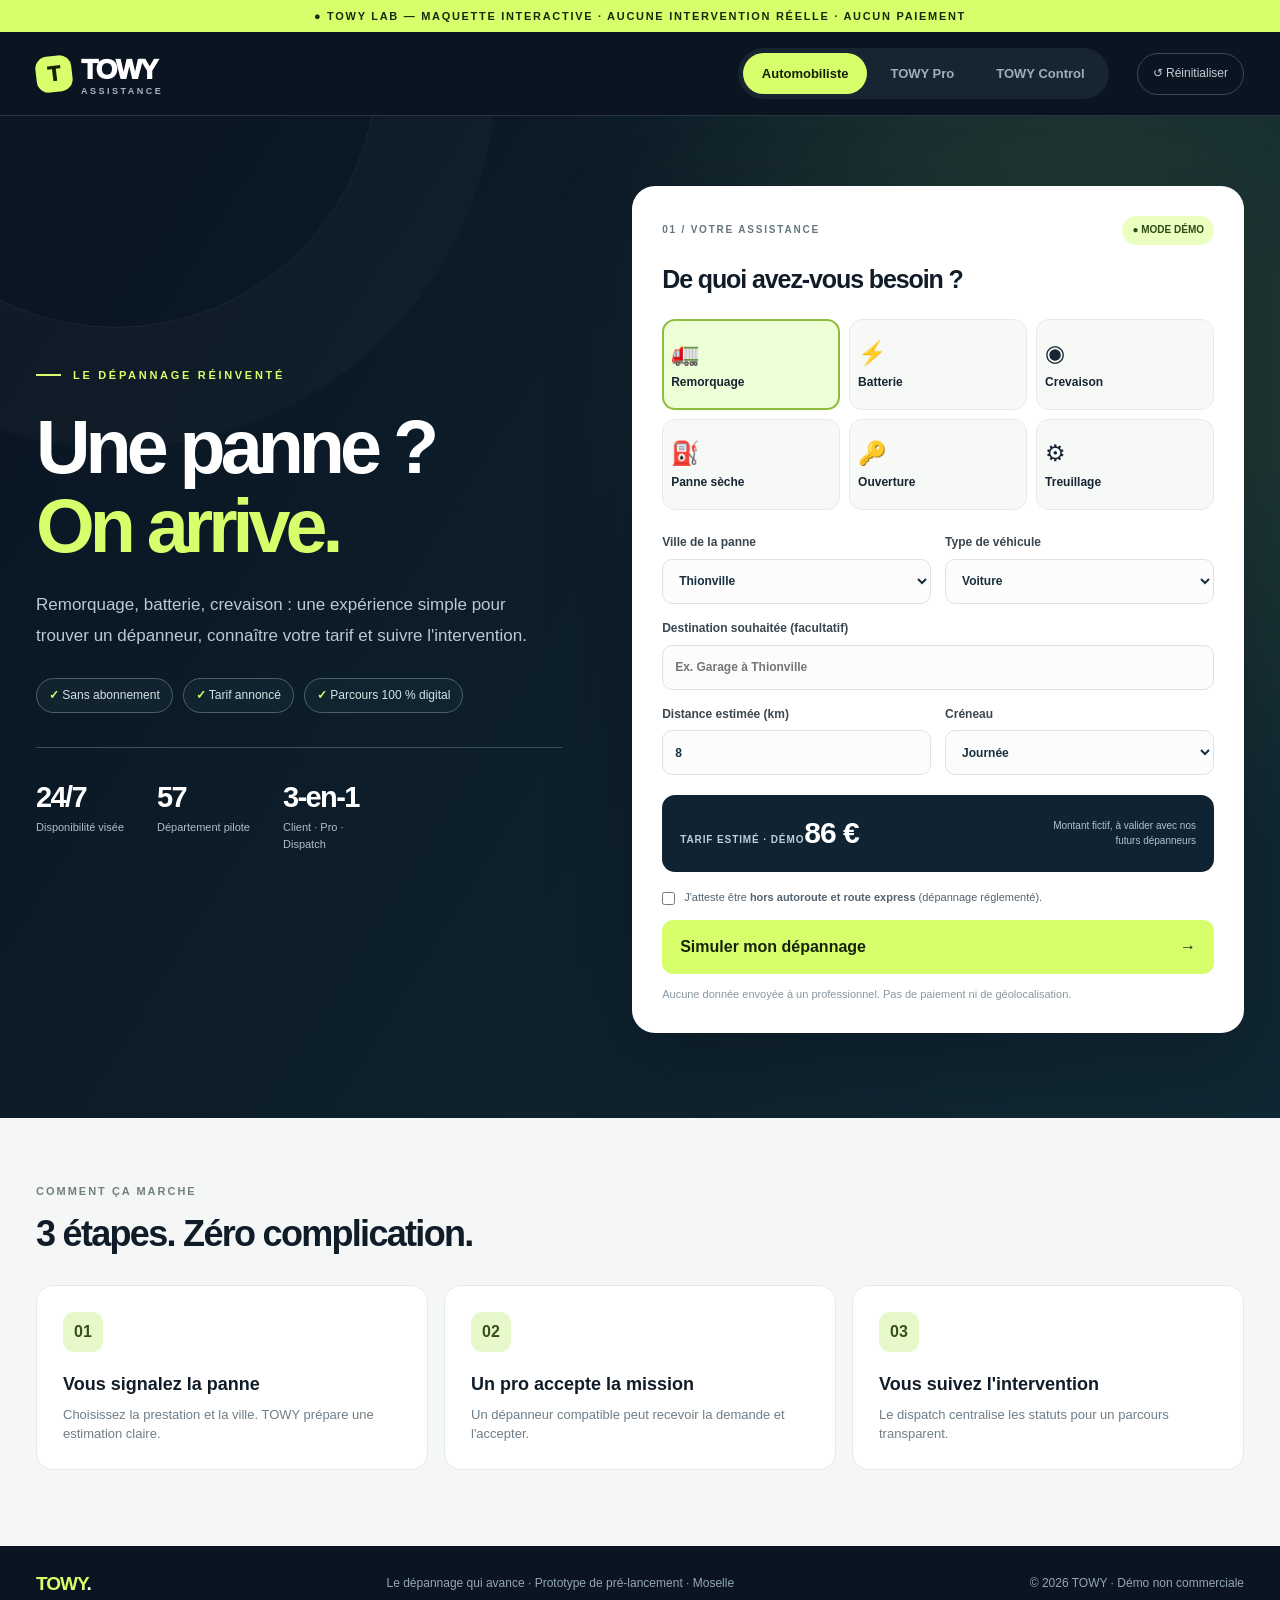
==== index.html @ 3e5d7738 "Launch TOWY interactive three-sided marketplace prototype" ====
<!doctype html>
<html lang="fr"><head><meta charset="UTF-8"><meta name="viewport" content="width=device-width,initial-scale=1">
<meta name="theme-color" content="#0b1420"><meta name="description" content="TOWY, le dépannage automobile à la demande. Prototype interactif pour automobilistes, dépanneurs et dispatch.">
<title>TOWY — Le dépannage qui avance</title>
<style>
:root{--ink:#101d29;--muted:#687583;--lime:#d6ff6b;--navy:#0a1521;--stroke:#e4e9ea;--off:#f6f8f7;--white:#fff;--aqua:#79e5d2}
*{box-sizing:border-box}html{scroll-behavior:smooth}body{margin:0;font-family:Inter,ui-sans-serif,-apple-system,BlinkMacSystemFont,"Segoe UI",Arial,sans-serif;background:#f5f7f6;color:var(--ink);line-height:1.48}button,input,select{font:inherit}button{cursor:pointer}button:disabled{cursor:not-allowed;opacity:.5}a{color:inherit;text-decoration:none}.wrap{max-width:1280px;margin:0 auto;padding:0 36px}.banner{background:var(--lime);color:#1a2a0c;text-align:center;font-size:11px;letter-spacing:1.7px;font-weight:850;padding:8px}.nav{background:#0a1521;color:white;border-bottom:1px solid #28333c}.navbar{display:flex;align-items:center;min-height:83px;gap:28px}.logo{display:flex;align-items:center;gap:9px;font-size:28px;letter-spacing:-2px;font-weight:950}.logo-mark{display:grid;place-items:center;color:#16210a;background:var(--lime);border-radius:12px;width:36px;height:36px;font-size:21px;letter-spacing:0;transform:rotate(-7deg)}.logo-sub{display:block;font-size:9px;letter-spacing:2.5px;font-weight:850;color:#a5b5c1;margin-top:-5px}.navtabs{display:flex;margin-left:auto;gap:4px;background:#172431;padding:5px;border-radius:50px}.tab{border:0;color:#9dafbc;border-radius:40px;background:transparent;font-size:13px;padding:11px 19px;font-weight:750;transition:.2s}.tab.active{background:#d6ff6b;color:#14210a}.reset{border:1px solid #3a4955;color:#c2ced5;background:transparent;padding:11px 15px;border-radius:30px;font-size:12px}.hero{background:radial-gradient(circle at 84% 25%,#294336 0%,transparent 39%),linear-gradient(122deg,#0a1623 10%,#102833 90%);color:white;position:relative;overflow:hidden}.hero:before{content:"";width:520px;height:520px;border:1px solid rgba(255,255,255,.065);border-radius:50%;position:absolute;top:-310px;left:-145px;box-shadow:0 0 0 120px rgba(255,255,255,.018)}.hero-grid{display:grid;grid-template-columns:minmax(0,.86fr) minmax(440px,1fr);gap:70px;align-items:center;padding-top:70px;padding-bottom:85px;position:relative}.eyebrow{font-weight:850;color:var(--lime);font-size:11px;letter-spacing:2.7px;text-transform:uppercase;display:flex;gap:12px;align-items:center}.eyebrow:before{content:"";background:var(--lime);width:25px;height:2px}h1,h2,h3,p{margin:0}h1{font-size:clamp(49px,5.9vw,88px);line-height:1.04;letter-spacing:-5px;margin:25px 0;max-width:630px;font-weight:900}h1 em{color:var(--lime);font-style:normal}.lead{font-size:17px;color:#b9cad0;max-width:520px;line-height:1.8}.chips{display:flex;gap:10px;flex-wrap:wrap;margin:26px 0 30px}.chips span{border:1px solid #49606a;background:#132935a3;border-radius:30px;padding:8px 12px;color:#d6e3e4;font-size:12px}.chips b{color:var(--lime)}.mini-stats{border-top:1px solid #3c4f53;display:flex;gap:33px;padding-top:28px;margin-top:34px;flex-wrap:wrap}.mini-stats strong{font-size:29px;letter-spacing:-1.6px;display:block}.mini-stats small{display:block;color:#aebfc7;font-size:11px;max-width:100px}.request{background:white;color:var(--ink);border-radius:23px;padding:30px;box-shadow:0 30px 80px #07101964}.request-head{display:flex;justify-content:space-between;align-items:center;gap:10px;margin-bottom:16px}.kicker{font-size:10px;font-weight:900;color:#647681;letter-spacing:1.8px}.demo-pill{border-radius:50px;background:#eaffc0;color:#2c4b13;font-size:10px;font-weight:850;padding:7px 10px}.request h2{font-size:25px;letter-spacing:-1.1px;margin-bottom:21px}.services{display:grid;grid-template-columns:repeat(3,1fr);gap:9px;margin-bottom:24px}.service{background:#f7f9f7;border:1px solid #e6ebea;border-radius:13px;padding:14px 8px 13px;text-align:left;min-height:91px;color:#172533}.service.selected{background:#ecffd6;border:2px solid #8ebd39;padding:13px 7px 12px}.service-icon{display:block;font-size:23px;line-height:1.1;margin-bottom:9px}.service-name{font-size:12px;font-weight:800;line-height:1.1;display:block}.field-grid{display:grid;grid-template-columns:1fr 1fr;gap:14px}.field{font-size:12px;color:#3a4750;font-weight:750;display:block;margin-bottom:16px}.field input,.field select{width:100%;height:45px;border:1px solid #dce3e2;border-radius:10px;background:#fbfcfb;padding:0 12px;margin-top:7px;outline:none;color:#183040}.field input:focus,.field select:focus{border-color:#78a539;box-shadow:0 0 0 3px #d6ff6b80}.quote{background:#102332;color:white;padding:16px 18px;border-radius:13px;display:flex;align-items:center;justify-content:space-between;margin:4px 0 17px;gap:14px}.quote small{color:#bdd0d5;font-size:10px;letter-spacing:.9px;font-weight:800}.quote strong{font-size:30px;letter-spacing:-1px}.quote p{font-size:10px;color:#b0c3ca;max-width:145px;text-align:right}.check{display:flex;gap:9px;color:#53636f;align-items:flex-start;font-size:11px;margin-bottom:15px}.check input{margin:3px 0 0;accent-color:#64892a}.primary{border:0;background:var(--lime);color:#16220e;padding:15px 18px;border-radius:11px;font-weight:900;transition:.2s;display:inline-flex;justify-content:space-between;align-items:center;gap:20px}.primary:hover{background:#c4ff3b;transform:translateY(-1px)}.primary.full{width:100%}.muted{font-size:11px;color:#89979f;margin-top:12px;line-height:1.55}.light-section{padding:65px 0 76px}.section-flag{font-size:11px;color:#71817b;letter-spacing:2px;font-weight:850}.section-title{font-size:36px;letter-spacing:-1.7px;margin:8px 0 25px}.steps{display:grid;grid-template-columns:repeat(3,1fr);gap:16px}.step{background:white;border:1px solid var(--stroke);padding:26px;border-radius:17px}.step-no{display:inline-grid;place-items:center;width:40px;height:40px;border-radius:11px;background:#e7f9cb;color:#375015;font-weight:900}.step h3{margin:19px 0 7px;font-size:18px}.step p{color:#6f7e88;font-size:13px}.footer{background:#0a1521;color:#92a8b3;padding:24px 0}.footrow{display:flex;justify-content:space-between;align-items:center;font-size:12px;gap:20px}.footrow strong{color:#d6ff6b;font-size:19px;letter-spacing:-1px}.view{display:none}.view.active{display:block}.inner{min-height:650px;padding-top:57px;padding-bottom:83px}.pagehead{display:flex;justify-content:space-between;align-items:end;gap:30px;margin-bottom:33px}.pagehead h1{font-size:54px;color:#102331;margin:8px 0 10px;letter-spacing:-3px}.pagehead h1 em{color:#72a12b}.pagehead p{color:#6a7b86;max-width:670px}.aside{max-width:300px;border-radius:14px;background:#eef4ec;padding:16px;font-size:12px;color:#5a6d57}.panel{border:1px solid var(--stroke);border-radius:17px;padding:25px;background:#fff;box-shadow:0 5px 21px #0e212006}.panel h2{font-size:19px;letter-spacing:-.5px}.panel p.sub{font-size:12px;color:#83909a;margin-top:3px;margin-bottom:20px}.columns{display:grid;grid-template-columns:370px 1fr;gap:18px;align-items:start}.stack{display:grid;gap:18px}.pro-card{background:#102332;color:white;border-radius:14px;padding:20px;margin:15px 0}.pro-card strong{display:block;font-size:18px}.pro-card small{color:#a8c2ca}.switch{display:flex;justify-content:space-between;align-items:center;gap:10px;margin-top:16px}.switch span{font-size:13px;font-weight:850}.switch input{appearance:none;position:relative;width:48px;height:27px;background:#8e9ca1;border-radius:20px;cursor:pointer}.switch input:checked{background:#d6ff6b}.switch input:before{content:"";position:absolute;background:white;width:21px;height:21px;top:3px;left:3px;border-radius:50%;transition:.2s}.switch input:checked:before{transform:translateX(21px);background:#253911}.job{border:1px solid #e3ebe7;border-radius:13px;padding:16px;margin-top:11px;display:flex;justify-content:space-between;align-items:center;gap:20px}.job h3{font-size:14px}.job small{display:block;font-size:11px;color:#7c8b93;margin-top:4px}.job strong.amount{display:block;font-size:20px;white-space:nowrap;text-align:right}.action{background:#102332;color:white;border:none;padding:9px 14px;border-radius:9px;font-size:12px;font-weight:800;margin-top:7px}.action.alt{background:#eef4e7;color:#42611e}.action.danger{background:#fff0ed;color:#9a4131}.empty{text-align:center;padding:42px 15px;color:#91a0a5;font-size:13px;background:#f9faf9;border-radius:12px;margin-top:17px}.metric-grid{display:grid;grid-template-columns:repeat(4,1fr);gap:14px;margin-bottom:19px}.metric{padding:21px;border:1px solid var(--stroke);background:#fff;border-radius:14px}.metric label{color:#778994;font-size:11px;font-weight:750;display:block}.metric strong{font-size:32px;letter-spacing:-1.5px;display:block;margin:8px 0 3px}.metric small{color:#9ba8ae;font-size:10px}.tablewrap{overflow:auto}table{width:100%;border-collapse:collapse;text-align:left;min-width:710px}th{color:#83939b;letter-spacing:.9px;font-size:10px;text-transform:uppercase;padding:13px 10px;border-bottom:1px solid #e5ebe9}td{font-size:12px;padding:13px 10px;border-bottom:1px solid #eef0ee}.badge{font-size:10px;font-weight:850;border-radius:50px;padding:6px 9px;white-space:nowrap;display:inline-block;background:#eef0f1;color:#66777d}.badge.accepted{background:#dff2ff;color:#256785}.badge.done{background:#dff5dc;color:#368231}.badge.cancelled{background:#fff0ee;color:#b2473a}.providers{display:grid;grid-template-columns:repeat(3,1fr);gap:12px}.provider{border:1px solid #e5ebe8;border-radius:12px;padding:17px}.provider strong{display:block;font-size:13px}.provider small{display:block;color:#88969a;font-size:11px;margin:6px 0 13px}.online{font-size:11px;font-weight:800;color:#418d33}.offline{font-size:11px;font-weight:800;color:#a17f72}.toolbar{display:flex;align-items:center;justify-content:space-between;gap:15px;margin-bottom:12px}.toolbar .reset-light{border:1px solid #dfe5e1;border-radius:8px;padding:9px 12px;background:white;color:#51616e;font-size:12px}.notice{margin:20px 0 0;color:#84939c;font-size:11px}.toast{position:fixed;bottom:25px;right:25px;background:#102633;color:white;padding:15px 20px;border:1px solid #45615f;border-radius:13px;z-index:12;font-size:13px;box-shadow:0 14px 40px #0003;max-width:400px;display:none}.toast.show{display:block}.modalbg{display:none;position:fixed;inset:0;background:#09171bc7;backdrop-filter:blur(4px);z-index:15;padding:18px;align-items:center;justify-content:center}.modalbg.show{display:flex}.modal{background:white;border-radius:20px;padding:32px;max-width:460px;width:100%;position:relative}.modal h2{font-size:28px;letter-spacing:-1px;margin:12px 0}.modal p{color:#6a7983;font-size:14px;margin-bottom:16px}.modal .details{border:1px solid #e3e9e5;border-radius:12px;padding:17px;margin-bottom:15px}.modal .details strong{display:block}.modal .details small{color:#7f9095}.modal .close{position:absolute;right:20px;top:15px;border:0;background:transparent;font-size:24px;color:#677782}.modal .success{background:#def9b6;color:#426520;display:grid;place-items:center;border-radius:50%;width:49px;height:49px;font-size:24px;font-weight:900}.modal .actions{display:flex;gap:9px;flex-wrap:wrap}.outline{border:1px solid #dce4e3;border-radius:11px;padding:13px 16px;background:white;font-weight:850;color:#1a333c}.modal .warning{color:#839198;font-size:10px;margin-top:13px;line-height:1.6}
@media(max-width:1020px){.hero-grid{grid-template-columns:1fr;gap:35px}.hero-copy{max-width:740px}.columns{grid-template-columns:1fr}.metric-grid{grid-template-columns:repeat(2,1fr)}}@media(max-width:700px){.wrap{padding:0 18px}.navbar{flex-wrap:wrap;padding-top:18px;padding-bottom:16px;gap:13px}.navtabs{order:3;width:100%;margin:0;overflow:auto;justify-content:center}.tab{padding:11px 13px;white-space:nowrap;font-size:11px}.reset{margin-left:auto}.hero-grid{padding-top:48px;padding-bottom:53px}h1{font-size:54px;letter-spacing:-3.3px}.request{padding:20px 17px;border-radius:17px}.request h2{font-size:22px}.service{min-height:80px}.service-name{font-size:11px}.pagehead{display:block}.pagehead h1{font-size:42px;letter-spacing:-2px}.aside{max-width:none;margin-top:20px}.steps{grid-template-columns:1fr}.light-section{padding:48px 0}.field-grid{grid-template-columns:1fr;gap:0}.providers{grid-template-columns:1fr}.metric-grid{gap:9px}.metric{padding:15px}.metric strong{font-size:25px}.footrow{flex-direction:column;align-items:start}.quote strong{font-size:26px}}
</style></head><body>
<div class="banner">● TOWY LAB — MAQUETTE INTERACTIVE · AUCUNE INTERVENTION RÉELLE · AUCUN PAIEMENT</div>
<header class="nav"><div class="wrap navbar">
<a class="logo" href="#client" data-go="client"><span class="logo-mark">T</span><span>TOWY<small class="logo-sub">ASSISTANCE</small></span></a>
<div class="navtabs" role="navigation" aria-label="Navigation"><button class="tab active" data-go="client">Automobiliste</button><button class="tab" data-go="pro">TOWY Pro</button><button class="tab" data-go="control">TOWY Control</button></div>
<button class="reset" id="resetAll">↺ Réinitialiser</button></div></header>
<main>
<section class="view active" id="client">
<div class="hero"><div class="wrap hero-grid"><div class="hero-copy">
<div class="eyebrow">LE DÉPANNAGE RÉINVENTÉ</div><h1>Une panne ?<br><em>On arrive.</em></h1>
<p class="lead">Remorquage, batterie, crevaison : une expérience simple pour trouver un dépanneur, connaître votre tarif et suivre l'intervention.</p>
<div class="chips"><span><b>✓</b> Sans abonnement</span><span><b>✓</b> Tarif annoncé</span><span><b>✓</b> Parcours 100 % digital</span></div>
<div class="mini-stats"><div><strong>24/7</strong><small>Disponibilité visée</small></div><div><strong>57</strong><small>Département pilote</small></div><div><strong>3-en-1</strong><small>Client · Pro · Dispatch</small></div></div>
</div><div class="request" id="demande"><div class="request-head"><span class="kicker">01 / VOTRE ASSISTANCE</span><span class="demo-pill">● MODE DÉMO</span></div><h2>De quoi avez-vous besoin ?</h2>
<div class="services" id="services">
<button class="service selected" data-service="tow"><span class="service-icon">🚛</span><span class="service-name">Remorquage</span></button>
<button class="service" data-service="battery"><span class="service-icon">⚡</span><span class="service-name">Batterie</span></button>
<button class="service" data-service="tire"><span class="service-icon">◉</span><span class="service-name">Crevaison</span></button>
<button class="service" data-service="fuel"><span class="service-icon">⛽</span><span class="service-name">Panne sèche</span></button>
<button class="service" data-service="lock"><span class="service-icon">🔑</span><span class="service-name">Ouverture</span></button>
<button class="service" data-service="winch"><span class="service-icon">⚙</span><span class="service-name">Treuillage</span></button>
</div>
<form id="requestForm"><div class="field-grid"><label class="field">Ville de la panne<select id="city" required><option>Thionville</option><option>Metz</option><option>Yutz</option><option>Uckange</option><option>Hayange</option><option>Autre ville</option></select></label><label class="field">Type de véhicule<select id="vehicle" required><option value="car">Voiture</option><option value="suv">SUV / Utilitaire léger</option><option value="moto">Moto</option></select></label></div>
<label class="field" id="destinationField">Destination souhaitée (facultatif)<input id="destination" maxlength="100" placeholder="Ex. Garage à Thionville"></label>
<div class="field-grid"><label class="field">Distance estimée (km)<input type="number" id="km" min="1" max="150" value="8" required></label><label class="field">Créneau<select id="slot"><option value="day">Journée</option><option value="night">Soir / Nuit / Week-end</option></select></label></div>
<div class="quote"><div><small>TARIF ESTIMÉ · DÉMO</small><strong id="price">—</strong></div><p>Montant fictif, à valider avec nos futurs dépanneurs</p></div>
<label class="check"><input type="checkbox" required id="offHighway"><span>J'atteste être <b>hors autoroute et route express</b> (dépannage réglementé).</span></label>
<button type="submit" class="primary full">Simuler mon dépannage <span>→</span></button>
<p class="muted">Aucune donnée envoyée à un professionnel. Pas de paiement ni de géolocalisation.</p></form></div></div></div>
<div class="light-section"><div class="wrap"><div class="section-flag">COMMENT ÇA MARCHE</div><h2 class="section-title">3 étapes. Zéro complication.</h2><div class="steps"><div class="step"><span class="step-no">01</span><h3>Vous signalez la panne</h3><p>Choisissez la prestation et la ville. TOWY prépare une estimation claire.</p></div><div class="step"><span class="step-no">02</span><h3>Un pro accepte la mission</h3><p>Un dépanneur compatible peut recevoir la demande et l'accepter.</p></div><div class="step"><span class="step-no">03</span><h3>Vous suivez l'intervention</h3><p>Le dispatch centralise les statuts pour un parcours transparent.</p></div></div></div></div></section>
<section class="view" id="pro"><div class="wrap inner"><div class="pagehead"><div><div class="section-flag">TOWY PRO / ESPACE PARTENAIRE</div><h1>Votre camion.<br><em>Plus de missions.</em></h1><p>Recevez, acceptez et terminez des interventions fictives dans votre zone. La plateforme sera connectée aux vrais partenaires ultérieurement.</p></div><div class="aside">PROTOTYPE · Les dépanneurs affichés sont imaginaires. Les distances et interventions sont simulées.</div></div>
<div class="columns"><div class="panel"><h2>Votre profil</h2><p class="sub">Choisissez un compte fictif</p><label class="field">Dépanneur<select id="providerPick"></select></label><div class="pro-card" id="providerInfo"></div><label class="switch"><span>Disponible pour les missions</span><input type="checkbox" id="available"></label><p class="notice">Seuls les dépanneurs disponibles avec le bon équipement voient les demandes éligibles.</p></div>
<div class="stack"><div class="panel"><div class="toolbar"><div><h2>Missions à saisir <span id="offersCount"></span></h2><p class="sub">Demandes simulées de votre secteur</p></div><button class="outline" data-go="client">+ Créer une demande</button></div><div id="offers"></div></div><div class="panel"><h2>Mes interventions</h2><p class="sub">Demandes que vous avez acceptées</p><div id="myJobs"></div></div></div></div></div></section>
<section class="view" id="control"><div class="wrap inner"><div class="pagehead"><div><div class="section-flag">TOWY CONTROL / ADMINISTRATION</div><h1>Le dispatch.<br><em>Sous contrôle.</em></h1><p>Un seul endroit pour visualiser toutes les demandes, l'activité des professionnels et la commission estimée.</p></div><div class="aside">DÉMO LOCALE · Les données ne sont visibles que dans ce navigateur, y compris après actualisation. Pas de vrai back-office partagé.</div></div>
<div class="metric-grid" id="metrics"></div><div class="panel"><div class="toolbar"><div><h2>Flux des interventions</h2><p class="sub">Attribution et finalisation simulées</p></div><button class="reset-light" id="clearJobs">Effacer les missions</button></div><div class="tablewrap"><table><thead><tr><th>Mission</th><th>Prestation</th><th>Ville</th><th>Tarif démo</th><th>Partenaire</th><th>Statut</th><th>Action</th></tr></thead><tbody id="rows"></tbody></table></div></div>
<div class="panel" style="margin-top:18px"><h2>Réseau de partenaires</h2><p class="sub">Profils fictifs pour démonstration</p><div class="providers" id="providers"></div></div><p class="notice">Calcul indicatif : commission TOWY de 20 % sur les missions terminées, avant tous coûts, taxes et frais.</p></div></section>
</main><footer class="footer"><div class="wrap footrow"><strong>TOWY<span style="color:white">.</span></strong><span>Le dépannage qui avance · Prototype de pré-lancement · Moselle</span><span>© 2026 TOWY · Démo non commerciale</span></div></footer>
<div class="modalbg" id="modal" role="dialog" aria-modal="true" aria-labelledby="modalTitle"><div class="modal"><button class="close" id="closeModal" aria-label="Fermer">×</button><div class="success">✓</div><h2 id="modalTitle">Mission simulée !</h2><p>La demande a été ajoutée dans notre réseau de démonstration. Vous pouvez maintenant l'accepter côté dépanneur.</p><div class="details" id="modalDetails"></div><div class="actions"><button class="primary" data-go="pro">Ouvrir TOWY Pro →</button><button class="outline" data-go="control">Voir le dispatch</button></div><div class="warning">Ne pas utiliser en cas de panne réelle. Sur autoroute ou route express, utilisez les dispositifs d'appel d'urgence appropriés.</div></div></div>
<div class="toast" id="toast" role="status"></div>
<script>
(function(){
'use strict';
var KEY='towy-demo-v2';
var catalog={tow:{name:'Remorquage',base:65,rate:2.6,gear:'plateau'},battery:{name:'Batterie',base:55,rate:1.2,gear:'assistance'},tire:{name:'Crevaison',base:65,rate:1.2,gear:'assistance'},fuel:{name:'Panne sèche',base:60,rate:1.2,gear:'assistance'},lock:{name:'Ouverture',base:69,rate:1.2,gear:'assistance'},winch:{name:'Treuillage',base:120,rate:3,gear:'treuil'}};
var initial=[{id:'p1',name:'Dépannage Moselle Démo',city:'Thionville',gear:['plateau','assistance'],on:true},{id:'p2',name:'Assistance Metz Démo',city:'Metz',gear:['plateau','assistance','treuil'],on:true},{id:'p3',name:'Remorquage Nord Démo',city:'Yutz',gear:['assistance','treuil'],on:false}];
var $=function(s){return document.querySelector(s)},$$=function(s){return Array.from(document.querySelectorAll(s))};
function fresh(){return {jobs:[],providers:initial.map(function(p){return Object.assign({},p,{gear:p.gear.slice()})}),id:1001}}
function load(){try{var v=JSON.parse(localStorage.getItem(KEY));if(v&&Array.isArray(v.jobs)&&Array.isArray(v.providers)&&Number.isFinite(v.id))return v}catch(e){}return fresh()}
var state=load(),service='tow',selected=state.providers[0].id,noticeTimer;
function save(){try{localStorage.setItem(KEY,JSON.stringify(state))}catch(e){}}
function euro(n){return new Intl.NumberFormat('fr-FR',{style:'currency',currency:'EUR',maximumFractionDigits:0}).format(n)}
function safe(v){return String(v==null?'':v).replace(/[&<>"']/g,function(a){return {'&':'&amp;','<':'&lt;','>':'&gt;','"':'&quot;',"'":'&#39;'}[a]})}
function toast(s){$('#toast').textContent=s;$('#toast').classList.add('show');clearTimeout(noticeTimer);noticeTimer=setTimeout(function(){$('#toast').classList.remove('show')},3000)}
function activePro(){return state.providers.find(function(p){return p.id===selected})}
function pricing(){var c=catalog[service],km=Math.max(1,Math.min(150,Number($('#km').value)||1)),v=$('#vehicle').value,night=$('#slot').value==='night';var n=Math.round((c.base+km*c.rate)*(v==='suv'?1.2:v==='moto'?.95:1)*(night?1.35:1));$('#price').textContent=euro(n);$('#destinationField').style.display=service==='tow'||service==='winch'?'block':'none';return n}
function go(id){$$('.view').forEach(function(x){x.classList.toggle('active',x.id===id)});$$('.tab').forEach(function(x){x.classList.toggle('active',x.dataset.go===id)});$('#modal').classList.remove('show');window.scrollTo({top:0,behavior:'instant'});render()}
$$('[data-go]').forEach(function(b){b.addEventListener('click',function(e){e.preventDefault();go(b.dataset.go)})});
$$('.service').forEach(function(b){b.addEventListener('click',function(){service=b.dataset.service;$$('.service').forEach(function(v){v.classList.toggle('selected',v===b)});pricing()})});
['#km','#vehicle','#slot'].forEach(function(x){$(x).addEventListener('input',pricing)});
$('#requestForm').addEventListener('submit',function(e){e.preventDefault();if(!e.currentTarget.reportValidity())return;var j={id:state.id++,service:service,city:$('#city').value,vehicle:$('#vehicle').selectedOptions[0].text,km:Math.max(1,Math.min(150,Number($('#km').value))),slot:$('#slot').value,destination:$('#destination').value.trim().slice(0,100),price:pricing(),status:'searching',provider:null,at:Date.now()};state.jobs.push(j);save();render();$('#modalDetails').innerHTML='<strong>#'+j.id+' · '+safe(catalog[j.service].name)+' · '+safe(j.city)+'</strong><small>Estimation démonstrative : '+euro(j.price)+' · '+j.km+' km</small>';$('#modal').classList.add('show')});
$('#closeModal').addEventListener('click',function(){$('#modal').classList.remove('show')});$('#modal').addEventListener('click',function(e){if(e.target===$('#modal'))$('#modal').classList.remove('show')});document.addEventListener('keydown',function(e){if(e.key==='Escape')$('#modal').classList.remove('show')});
function eligible(p,j){return p&&p.on&&p.gear.includes(catalog[j.service].gear)}
function jobMarkup(j,kind){var subtitle=safe(j.city)+' · '+j.km+' km · '+safe(j.vehicle)+' · '+(j.slot==='night'?'Nuit / week-end':'Journée');var button=kind==='offer'?'<button class="action" data-accept="'+j.id+'">Accepter →</button>':j.status==='accepted'?'<button class="action alt" data-finish="'+j.id+'">Terminer ✓</button>':'<span class="badge '+safe(j.status)+'">'+(j.status==='done'?'Terminée':'Annulée')+'</span>';return '<div class="job"><div><h3>#'+j.id+' · '+safe(catalog[j.service].name)+'</h3><small>'+subtitle+'</small>'+(j.destination?'<small>Destination : '+safe(j.destination)+'</small>':'')+'</div><div><strong class="amount">'+euro(j.price)+'</strong>'+button+'</div></div>'}
function renderPro(){var p=activePro(),pick=$('#providerPick');pick.innerHTML=state.providers.map(function(x){return '<option value="'+safe(x.id)+'">'+safe(x.name)+'</option>'}).join('');pick.value=selected;$('#providerInfo').innerHTML='<strong>'+safe(p.name)+'</strong><small>'+safe(p.city)+' · '+safe(p.gear.join(', '))+'</small>';$('#available').checked=p.on;var offers=state.jobs.filter(function(j){return j.status==='searching'&&eligible(p,j)});var own=state.jobs.filter(function(j){return j.provider===selected});$('#offersCount').textContent='('+offers.length+')';$('#offers').innerHTML=offers.length?offers.map(function(j){return jobMarkup(j,'offer')}).join(''):'<div class="empty">'+(p.on?'Aucune mission compatible actuellement. Créez une demande dans Automobiliste.':'Vous êtes hors ligne. Activez votre disponibilité.')+'</div>';$('#myJobs').innerHTML=own.length?own.map(function(j){return jobMarkup(j,'own')}).join(''):'<div class="empty">Aucune mission acceptée pour le moment.</div>'}
$('#providerPick').addEventListener('change',function(e){selected=e.target.value;render()});
$('#available').addEventListener('change',function(e){activePro().on=e.target.checked;save();render();toast(e.target.checked?'Dépanneur disponible (démo)':'Dépanneur hors ligne (démo)')});
$('#offers').addEventListener('click',function(e){var b=e.target.closest('[data-accept]');if(!b)return;var j=state.jobs.find(function(x){return x.id===Number(b.dataset.accept)}),p=activePro();if(!j||j.status!=='searching'||!eligible(p,j))return;j.status='accepted';j.provider=p.id;save();render();toast('Mission #'+j.id+' acceptée par '+p.name)});
function finish(id){var j=state.jobs.find(function(x){return x.id===id});if(!j||j.status!=='accepted')return;j.status='done';save();render();toast('Mission #'+id+' terminée (simulation)')}
$('#myJobs').addEventListener('click',function(e){var b=e.target.closest('[data-finish]');if(b)finish(Number(b.dataset.finish))});
var labels={searching:'À attribuer',accepted:'Acceptée',done:'Terminée',cancelled:'Annulée'};
function renderAdmin(){var count=state.jobs.length,pending=state.jobs.filter(function(x){return x.status==='searching'}).length,done=state.jobs.filter(function(x){return x.status==='done'}),commission=Math.round(done.reduce(function(a,j){return a+j.price},0)*.2);var cards=[['Total demandes',count,'Dans ce navigateur'],['À attribuer',pending,'Missions en attente'],['Terminées',done.length,'Missions simulées'],['Commission fictive',euro(commission),'20 % des missions terminées']];$('#metrics').innerHTML=cards.map(function(c){return '<div class="metric"><label>'+c[0]+'</label><strong>'+c[1]+'</strong><small>'+c[2]+'</small></div>'}).join('');$('#rows').innerHTML=count?state.jobs.slice().reverse().map(function(j){var p=state.providers.find(function(x){return x.id===j.provider});var action=j.status==='searching'?'<button class="action danger" data-cancel="'+j.id+'">Annuler</button>':j.status==='accepted'?'<button class="action alt" data-finish="'+j.id+'">Terminer</button>':'—';return '<tr><td><b>#'+j.id+'</b></td><td>'+safe(catalog[j.service].name)+'</td><td>'+safe(j.city)+'</td><td><b>'+euro(j.price)+'</b></td><td>'+safe(p?p.name:'—')+'</td><td><span class="badge '+safe(j.status)+'">'+labels[j.status]+'</span></td><td>'+action+'</td></tr>'}).join(''):'<tr><td colspan="7" style="padding:40px;text-align:center;color:#87999c">Aucune mission. Créez-en une dans Automobiliste.</td></tr>';$('#providers').innerHTML=state.providers.map(function(p){return '<div class="provider"><strong>'+safe(p.name)+'</strong><small>'+safe(p.city)+' · '+safe(p.gear.join(' / '))+'</small><span class="'+(p.on?'online':'offline')+'">'+(p.on?'● Disponible':'● Indisponible')+'</span></div>'}).join('')}
$('#rows').addEventListener('click',function(e){var f=e.target.closest('[data-finish]'),c=e.target.closest('[data-cancel]');if(f)finish(Number(f.dataset.finish));if(c){var j=state.jobs.find(function(x){return x.id===Number(c.dataset.cancel)});if(j&&j.status==='searching'){j.status='cancelled';save();render();toast('Mission annulée')}}});
$('#clearJobs').addEventListener('click',function(){if(confirm('Supprimer toutes les missions de démonstration ?')){state.jobs=[];state.id=1001;save();render();toast('Missions effacées')}});
$('#resetAll').addEventListener('click',function(){if(!confirm('Réinitialiser toutes les données TOWY de démonstration ?'))return;state=fresh();selected=state.providers[0].id;save();go('client');toast('Démonstration réinitialisée')});
window.addEventListener('storage',function(e){if(e.key===KEY){state=load();render()}});
function render(){renderPro();renderAdmin()}pricing();render();
})();
</script></body></html>
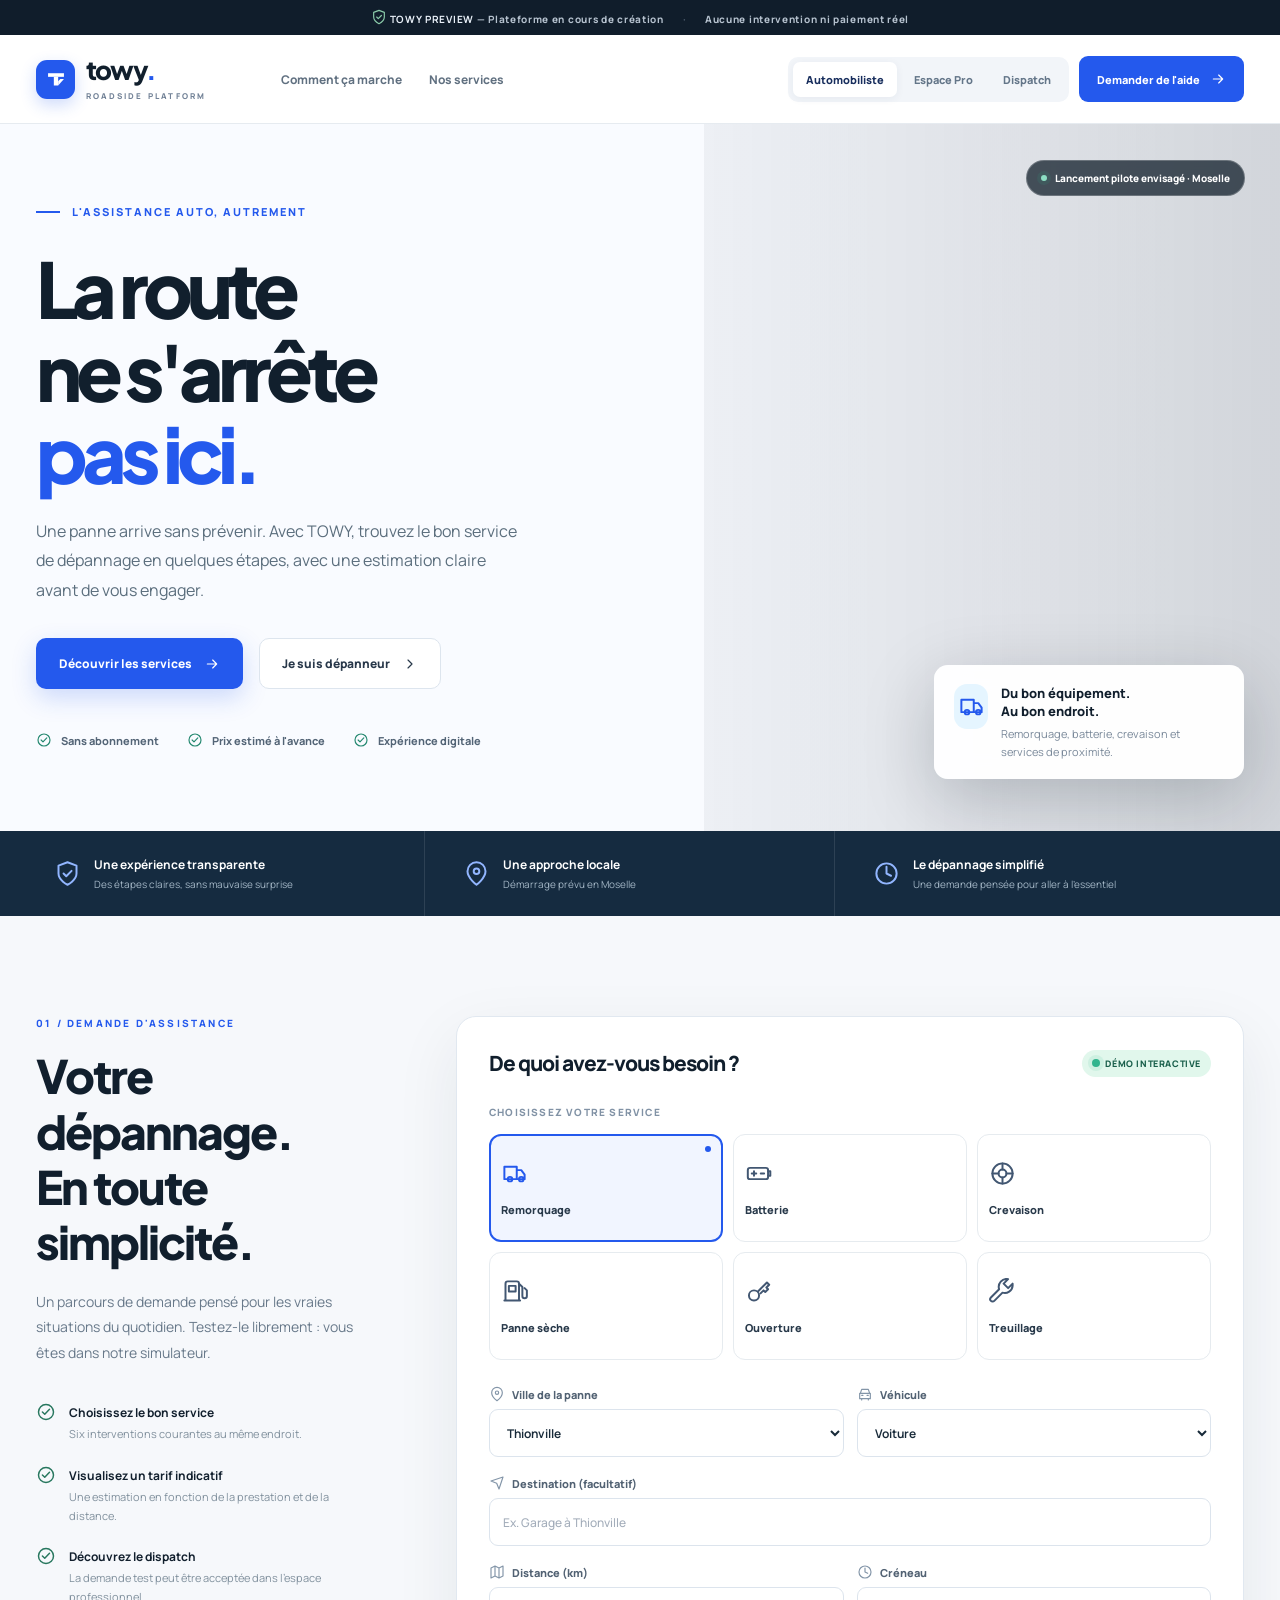
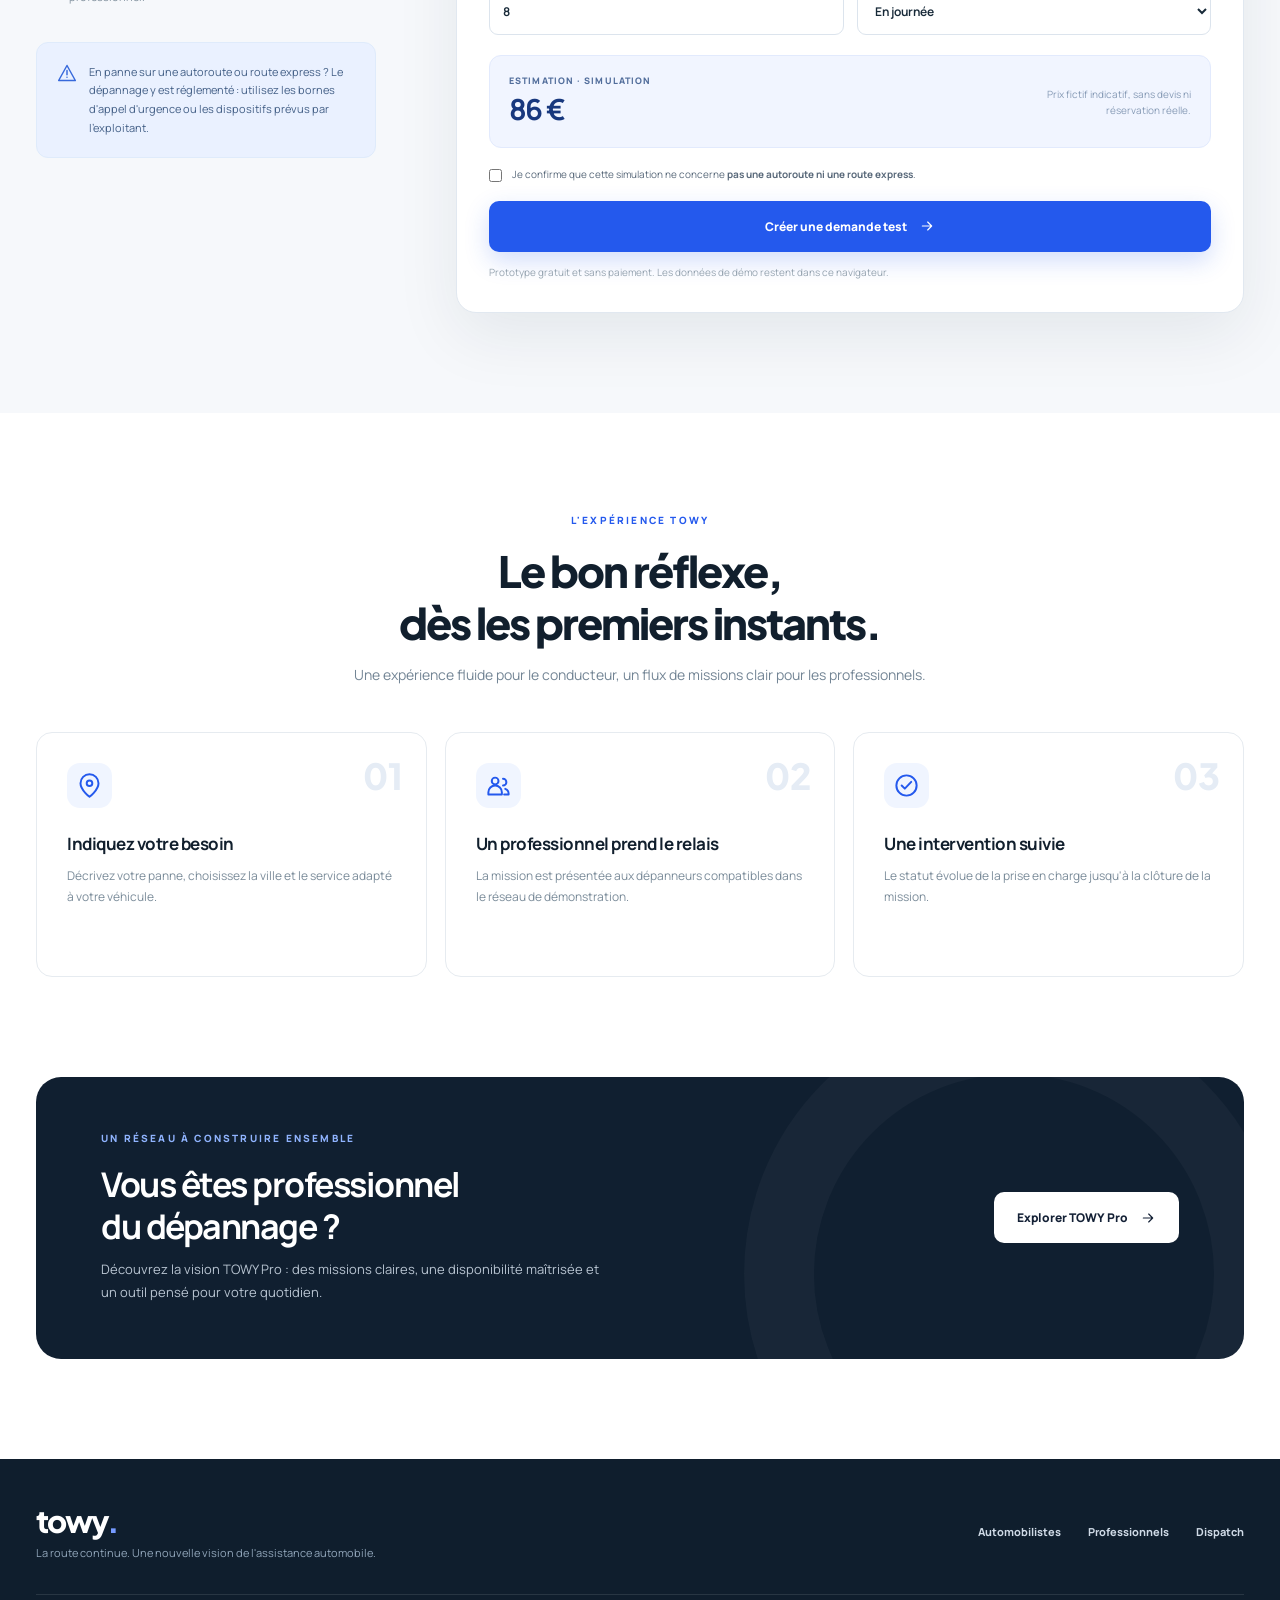
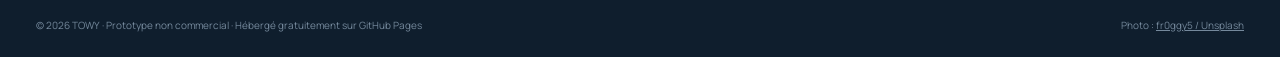
==== commit 02dff838: "Redesign TOWY as premium automotive marketplace with responsive UX and unified SVG iconography" ====
--- a/index.html
+++ b/index.html
@@ -1,86 +1,160 @@
 <!doctype html>
-<html lang="fr"><head><meta charset="UTF-8"><meta name="viewport" content="width=device-width,initial-scale=1">
-<meta name="theme-color" content="#0b1420"><meta name="description" content="TOWY, le dépannage automobile à la demande. Prototype interactif pour automobilistes, dépanneurs et dispatch.">
-<title>TOWY — Le dépannage qui avance</title>
+<html lang="fr">
+<head>
+<meta charset="UTF-8"><meta name="viewport" content="width=device-width, initial-scale=1">
+<meta name="theme-color" content="#101d2b">
+<meta name="description" content="TOWY — Dépannage et remorquage à la demande. Découvrez notre prototype interactif pour automobilistes et dépanneurs.">
+<title>TOWY — La route continue.</title>
+<link rel="preconnect" href="https://fonts.googleapis.com"><link rel="preconnect" href="https://fonts.gstatic.com" crossorigin>
+<link href="https://fonts.googleapis.com/css2?family=Manrope:wght@400;500;600;700;800&family=Plus+Jakarta+Sans:wght@400;500;600;700;800&display=swap" rel="stylesheet">
+<link rel="preconnect" href="https://images.unsplash.com">
 <style>
-:root{--ink:#101d29;--muted:#687583;--lime:#d6ff6b;--navy:#0a1521;--stroke:#e4e9ea;--off:#f6f8f7;--white:#fff;--aqua:#79e5d2}
-*{box-sizing:border-box}html{scroll-behavior:smooth}body{margin:0;font-family:Inter,ui-sans-serif,-apple-system,BlinkMacSystemFont,"Segoe UI",Arial,sans-serif;background:#f5f7f6;color:var(--ink);line-height:1.48}button,input,select{font:inherit}button{cursor:pointer}button:disabled{cursor:not-allowed;opacity:.5}a{color:inherit;text-decoration:none}.wrap{max-width:1280px;margin:0 auto;padding:0 36px}.banner{background:var(--lime);color:#1a2a0c;text-align:center;font-size:11px;letter-spacing:1.7px;font-weight:850;padding:8px}.nav{background:#0a1521;color:white;border-bottom:1px solid #28333c}.navbar{display:flex;align-items:center;min-height:83px;gap:28px}.logo{display:flex;align-items:center;gap:9px;font-size:28px;letter-spacing:-2px;font-weight:950}.logo-mark{display:grid;place-items:center;color:#16210a;background:var(--lime);border-radius:12px;width:36px;height:36px;font-size:21px;letter-spacing:0;transform:rotate(-7deg)}.logo-sub{display:block;font-size:9px;letter-spacing:2.5px;font-weight:850;color:#a5b5c1;margin-top:-5px}.navtabs{display:flex;margin-left:auto;gap:4px;background:#172431;padding:5px;border-radius:50px}.tab{border:0;color:#9dafbc;border-radius:40px;background:transparent;font-size:13px;padding:11px 19px;font-weight:750;transition:.2s}.tab.active{background:#d6ff6b;color:#14210a}.reset{border:1px solid #3a4955;color:#c2ced5;background:transparent;padding:11px 15px;border-radius:30px;font-size:12px}.hero{background:radial-gradient(circle at 84% 25%,#294336 0%,transparent 39%),linear-gradient(122deg,#0a1623 10%,#102833 90%);color:white;position:relative;overflow:hidden}.hero:before{content:"";width:520px;height:520px;border:1px solid rgba(255,255,255,.065);border-radius:50%;position:absolute;top:-310px;left:-145px;box-shadow:0 0 0 120px rgba(255,255,255,.018)}.hero-grid{display:grid;grid-template-columns:minmax(0,.86fr) minmax(440px,1fr);gap:70px;align-items:center;padding-top:70px;padding-bottom:85px;position:relative}.eyebrow{font-weight:850;color:var(--lime);font-size:11px;letter-spacing:2.7px;text-transform:uppercase;display:flex;gap:12px;align-items:center}.eyebrow:before{content:"";background:var(--lime);width:25px;height:2px}h1,h2,h3,p{margin:0}h1{font-size:clamp(49px,5.9vw,88px);line-height:1.04;letter-spacing:-5px;margin:25px 0;max-width:630px;font-weight:900}h1 em{color:var(--lime);font-style:normal}.lead{font-size:17px;color:#b9cad0;max-width:520px;line-height:1.8}.chips{display:flex;gap:10px;flex-wrap:wrap;margin:26px 0 30px}.chips span{border:1px solid #49606a;background:#132935a3;border-radius:30px;padding:8px 12px;color:#d6e3e4;font-size:12px}.chips b{color:var(--lime)}.mini-stats{border-top:1px solid #3c4f53;display:flex;gap:33px;padding-top:28px;margin-top:34px;flex-wrap:wrap}.mini-stats strong{font-size:29px;letter-spacing:-1.6px;display:block}.mini-stats small{display:block;color:#aebfc7;font-size:11px;max-width:100px}.request{background:white;color:var(--ink);border-radius:23px;padding:30px;box-shadow:0 30px 80px #07101964}.request-head{display:flex;justify-content:space-between;align-items:center;gap:10px;margin-bottom:16px}.kicker{font-size:10px;font-weight:900;color:#647681;letter-spacing:1.8px}.demo-pill{border-radius:50px;background:#eaffc0;color:#2c4b13;font-size:10px;font-weight:850;padding:7px 10px}.request h2{font-size:25px;letter-spacing:-1.1px;margin-bottom:21px}.services{display:grid;grid-template-columns:repeat(3,1fr);gap:9px;margin-bottom:24px}.service{background:#f7f9f7;border:1px solid #e6ebea;border-radius:13px;padding:14px 8px 13px;text-align:left;min-height:91px;color:#172533}.service.selected{background:#ecffd6;border:2px solid #8ebd39;padding:13px 7px 12px}.service-icon{display:block;font-size:23px;line-height:1.1;margin-bottom:9px}.service-name{font-size:12px;font-weight:800;line-height:1.1;display:block}.field-grid{display:grid;grid-template-columns:1fr 1fr;gap:14px}.field{font-size:12px;color:#3a4750;font-weight:750;display:block;margin-bottom:16px}.field input,.field select{width:100%;height:45px;border:1px solid #dce3e2;border-radius:10px;background:#fbfcfb;padding:0 12px;margin-top:7px;outline:none;color:#183040}.field input:focus,.field select:focus{border-color:#78a539;box-shadow:0 0 0 3px #d6ff6b80}.quote{background:#102332;color:white;padding:16px 18px;border-radius:13px;display:flex;align-items:center;justify-content:space-between;margin:4px 0 17px;gap:14px}.quote small{color:#bdd0d5;font-size:10px;letter-spacing:.9px;font-weight:800}.quote strong{font-size:30px;letter-spacing:-1px}.quote p{font-size:10px;color:#b0c3ca;max-width:145px;text-align:right}.check{display:flex;gap:9px;color:#53636f;align-items:flex-start;font-size:11px;margin-bottom:15px}.check input{margin:3px 0 0;accent-color:#64892a}.primary{border:0;background:var(--lime);color:#16220e;padding:15px 18px;border-radius:11px;font-weight:900;transition:.2s;display:inline-flex;justify-content:space-between;align-items:center;gap:20px}.primary:hover{background:#c4ff3b;transform:translateY(-1px)}.primary.full{width:100%}.muted{font-size:11px;color:#89979f;margin-top:12px;line-height:1.55}.light-section{padding:65px 0 76px}.section-flag{font-size:11px;color:#71817b;letter-spacing:2px;font-weight:850}.section-title{font-size:36px;letter-spacing:-1.7px;margin:8px 0 25px}.steps{display:grid;grid-template-columns:repeat(3,1fr);gap:16px}.step{background:white;border:1px solid var(--stroke);padding:26px;border-radius:17px}.step-no{display:inline-grid;place-items:center;width:40px;height:40px;border-radius:11px;background:#e7f9cb;color:#375015;font-weight:900}.step h3{margin:19px 0 7px;font-size:18px}.step p{color:#6f7e88;font-size:13px}.footer{background:#0a1521;color:#92a8b3;padding:24px 0}.footrow{display:flex;justify-content:space-between;align-items:center;font-size:12px;gap:20px}.footrow strong{color:#d6ff6b;font-size:19px;letter-spacing:-1px}.view{display:none}.view.active{display:block}.inner{min-height:650px;padding-top:57px;padding-bottom:83px}.pagehead{display:flex;justify-content:space-between;align-items:end;gap:30px;margin-bottom:33px}.pagehead h1{font-size:54px;color:#102331;margin:8px 0 10px;letter-spacing:-3px}.pagehead h1 em{color:#72a12b}.pagehead p{color:#6a7b86;max-width:670px}.aside{max-width:300px;border-radius:14px;background:#eef4ec;padding:16px;font-size:12px;color:#5a6d57}.panel{border:1px solid var(--stroke);border-radius:17px;padding:25px;background:#fff;box-shadow:0 5px 21px #0e212006}.panel h2{font-size:19px;letter-spacing:-.5px}.panel p.sub{font-size:12px;color:#83909a;margin-top:3px;margin-bottom:20px}.columns{display:grid;grid-template-columns:370px 1fr;gap:18px;align-items:start}.stack{display:grid;gap:18px}.pro-card{background:#102332;color:white;border-radius:14px;padding:20px;margin:15px 0}.pro-card strong{display:block;font-size:18px}.pro-card small{color:#a8c2ca}.switch{display:flex;justify-content:space-between;align-items:center;gap:10px;margin-top:16px}.switch span{font-size:13px;font-weight:850}.switch input{appearance:none;position:relative;width:48px;height:27px;background:#8e9ca1;border-radius:20px;cursor:pointer}.switch input:checked{background:#d6ff6b}.switch input:before{content:"";position:absolute;background:white;width:21px;height:21px;top:3px;left:3px;border-radius:50%;transition:.2s}.switch input:checked:before{transform:translateX(21px);background:#253911}.job{border:1px solid #e3ebe7;border-radius:13px;padding:16px;margin-top:11px;display:flex;justify-content:space-between;align-items:center;gap:20px}.job h3{font-size:14px}.job small{display:block;font-size:11px;color:#7c8b93;margin-top:4px}.job strong.amount{display:block;font-size:20px;white-space:nowrap;text-align:right}.action{background:#102332;color:white;border:none;padding:9px 14px;border-radius:9px;font-size:12px;font-weight:800;margin-top:7px}.action.alt{background:#eef4e7;color:#42611e}.action.danger{background:#fff0ed;color:#9a4131}.empty{text-align:center;padding:42px 15px;color:#91a0a5;font-size:13px;background:#f9faf9;border-radius:12px;margin-top:17px}.metric-grid{display:grid;grid-template-columns:repeat(4,1fr);gap:14px;margin-bottom:19px}.metric{padding:21px;border:1px solid var(--stroke);background:#fff;border-radius:14px}.metric label{color:#778994;font-size:11px;font-weight:750;display:block}.metric strong{font-size:32px;letter-spacing:-1.5px;display:block;margin:8px 0 3px}.metric small{color:#9ba8ae;font-size:10px}.tablewrap{overflow:auto}table{width:100%;border-collapse:collapse;text-align:left;min-width:710px}th{color:#83939b;letter-spacing:.9px;font-size:10px;text-transform:uppercase;padding:13px 10px;border-bottom:1px solid #e5ebe9}td{font-size:12px;padding:13px 10px;border-bottom:1px solid #eef0ee}.badge{font-size:10px;font-weight:850;border-radius:50px;padding:6px 9px;white-space:nowrap;display:inline-block;background:#eef0f1;color:#66777d}.badge.accepted{background:#dff2ff;color:#256785}.badge.done{background:#dff5dc;color:#368231}.badge.cancelled{background:#fff0ee;color:#b2473a}.providers{display:grid;grid-template-columns:repeat(3,1fr);gap:12px}.provider{border:1px solid #e5ebe8;border-radius:12px;padding:17px}.provider strong{display:block;font-size:13px}.provider small{display:block;color:#88969a;font-size:11px;margin:6px 0 13px}.online{font-size:11px;font-weight:800;color:#418d33}.offline{font-size:11px;font-weight:800;color:#a17f72}.toolbar{display:flex;align-items:center;justify-content:space-between;gap:15px;margin-bottom:12px}.toolbar .reset-light{border:1px solid #dfe5e1;border-radius:8px;padding:9px 12px;background:white;color:#51616e;font-size:12px}.notice{margin:20px 0 0;color:#84939c;font-size:11px}.toast{position:fixed;bottom:25px;right:25px;background:#102633;color:white;padding:15px 20px;border:1px solid #45615f;border-radius:13px;z-index:12;font-size:13px;box-shadow:0 14px 40px #0003;max-width:400px;display:none}.toast.show{display:block}.modalbg{display:none;position:fixed;inset:0;background:#09171bc7;backdrop-filter:blur(4px);z-index:15;padding:18px;align-items:center;justify-content:center}.modalbg.show{display:flex}.modal{background:white;border-radius:20px;padding:32px;max-width:460px;width:100%;position:relative}.modal h2{font-size:28px;letter-spacing:-1px;margin:12px 0}.modal p{color:#6a7983;font-size:14px;margin-bottom:16px}.modal .details{border:1px solid #e3e9e5;border-radius:12px;padding:17px;margin-bottom:15px}.modal .details strong{display:block}.modal .details small{color:#7f9095}.modal .close{position:absolute;right:20px;top:15px;border:0;background:transparent;font-size:24px;color:#677782}.modal .success{background:#def9b6;color:#426520;display:grid;place-items:center;border-radius:50%;width:49px;height:49px;font-size:24px;font-weight:900}.modal .actions{display:flex;gap:9px;flex-wrap:wrap}.outline{border:1px solid #dce4e3;border-radius:11px;padding:13px 16px;background:white;font-weight:850;color:#1a333c}.modal .warning{color:#839198;font-size:10px;margin-top:13px;line-height:1.6}
-@media(max-width:1020px){.hero-grid{grid-template-columns:1fr;gap:35px}.hero-copy{max-width:740px}.columns{grid-template-columns:1fr}.metric-grid{grid-template-columns:repeat(2,1fr)}}@media(max-width:700px){.wrap{padding:0 18px}.navbar{flex-wrap:wrap;padding-top:18px;padding-bottom:16px;gap:13px}.navtabs{order:3;width:100%;margin:0;overflow:auto;justify-content:center}.tab{padding:11px 13px;white-space:nowrap;font-size:11px}.reset{margin-left:auto}.hero-grid{padding-top:48px;padding-bottom:53px}h1{font-size:54px;letter-spacing:-3.3px}.request{padding:20px 17px;border-radius:17px}.request h2{font-size:22px}.service{min-height:80px}.service-name{font-size:11px}.pagehead{display:block}.pagehead h1{font-size:42px;letter-spacing:-2px}.aside{max-width:none;margin-top:20px}.steps{grid-template-columns:1fr}.light-section{padding:48px 0}.field-grid{grid-template-columns:1fr;gap:0}.providers{grid-template-columns:1fr}.metric-grid{gap:9px}.metric{padding:15px}.metric strong{font-size:25px}.footrow{flex-direction:column;align-items:start}.quote strong{font-size:26px}}
-</style></head><body>
-<div class="banner">● TOWY LAB — MAQUETTE INTERACTIVE · AUCUNE INTERVENTION RÉELLE · AUCUN PAIEMENT</div>
-<header class="nav"><div class="wrap navbar">
-<a class="logo" href="#client" data-go="client"><span class="logo-mark">T</span><span>TOWY<small class="logo-sub">ASSISTANCE</small></span></a>
-<div class="navtabs" role="navigation" aria-label="Navigation"><button class="tab active" data-go="client">Automobiliste</button><button class="tab" data-go="pro">TOWY Pro</button><button class="tab" data-go="control">TOWY Control</button></div>
-<button class="reset" id="resetAll">↺ Réinitialiser</button></div></header>
+:root{--ink:#111f2d;--soft:#57677a;--sub:#8b9baa;--blue:#2459ed;--blue-dark:#1744c6;--blue-wash:#edf2ff;--surface:#f5f7fa;--line:#e6ebf0;--white:#fff;--night:#101d2b;--mint:#c8f9e1;--green:#14755a;--shadow:0 22px 65px rgba(17,34,53,.08)}
+*{box-sizing:border-box}html{scroll-behavior:smooth}body{margin:0;color:var(--ink);background:white;font-family:"Manrope",system-ui,-apple-system,"Segoe UI",sans-serif;-webkit-font-smoothing:antialiased}button,input,select{font:inherit}button{cursor:pointer}button:disabled{opacity:.48;cursor:not-allowed}a{text-decoration:none;color:inherit}button:focus-visible,a:focus-visible,input:focus-visible,select:focus-visible{outline:3px solid #7aa5ff;outline-offset:3px}.container{width:min(1240px,calc(100% - 72px));margin:0 auto}.ico{width:20px;height:20px;stroke:currentColor;stroke-width:1.75;fill:none;stroke-linecap:round;stroke-linejoin:round;flex:none}.ico.sm{width:16px;height:16px}.ico.lg{width:27px;height:27px}.iconframe{width:45px;height:45px;border-radius:13px;display:grid;place-items:center;background:#f0f5ff;color:var(--blue)}.pill{display:inline-flex;align-items:center;gap:8px;border-radius:50px;font-size:11px;font-weight:800;letter-spacing:.7px;text-transform:uppercase}.tiny-dot{width:8px;height:8px;background:#30b48d;border-radius:50%;display:inline-block;box-shadow:0 0 0 4px rgba(48,180,141,.11)}.topline{background:var(--night);color:#b6c2cf;font-size:10px;font-weight:750;letter-spacing:.7px;text-align:center;padding:9px 12px}.topline b{color:#e9f0f8}.topline .sep{display:inline-block;margin:0 16px;color:#506071}.topline svg{vertical-align:-2px;color:#8acaa9}.header{position:relative;z-index:20;background:white;border-bottom:1px solid var(--line)}.headbar{height:88px;display:flex;align-items:center;gap:42px}.logo{display:flex;align-items:center;gap:11px;flex:none}.brandmark{width:39px;height:39px;display:grid;place-items:center;background:var(--blue);border-radius:11px;color:white;box-shadow:0 6px 16px rgba(36,89,237,.22)}.brandmark svg{width:26px;height:26px}.wordmark{font-weight:800;font-family:"Plus Jakarta Sans",sans-serif;font-size:26px;letter-spacing:-1.8px;line-height:1}.brand-caption{display:block;color:#728297;text-transform:uppercase;font-size:8px;letter-spacing:2.2px;font-weight:800;margin-top:5px}.navlinks{display:flex;align-items:center;gap:27px;margin-left:33px}.navlinks a{font-size:12px;color:#607080;font-weight:750;transition:.2s}.navlinks a:hover{color:var(--blue)}.headright{margin-left:auto;display:flex;align-items:center;gap:10px}.headnav{display:flex;gap:4px;background:#f2f5f9;padding:5px;border-radius:10px}.headnav button{border:0;background:transparent;padding:10px 13px;color:#647689;font-size:11px;font-weight:800;border-radius:7px;white-space:nowrap}.headnav button.active{color:#182e5d;background:white;box-shadow:0 2px 9px #1f31500f}.headercta{display:inline-flex;gap:10px;align-items:center;border:0;background:var(--blue);color:white;font-size:11px;font-weight:800;border-radius:9px;padding:15px 18px;white-space:nowrap}.headercta:hover{background:var(--blue-dark)}.view{display:none}.view.active{display:block}.hero{position:relative;background:#f9fbff;overflow:hidden}.hero:before{content:"";position:absolute;inset:0 0 0 55%;background-image:linear-gradient(90deg,rgba(14,32,51,.05),rgba(17,27,40,.17)),url('https://images.unsplash.com/photo-1730514785075-b065c757b653?auto=format&fit=crop&w=1800&q=85');background-position:center center;background-size:cover}.hero-inner{min-height:605px;display:grid;grid-template-columns:55% 45%;align-items:center}.hero-copy{position:relative;z-index:2;padding:80px 40px 83px 0}.upper{display:flex;align-items:center;gap:12px;text-transform:uppercase;font-size:11px;font-weight:850;letter-spacing:2px;color:var(--blue)}.upper .line{width:24px;height:2px;background:var(--blue)}h1,h2,h3,p{margin:0}.hero h1{font-family:"Plus Jakarta Sans",sans-serif;font-size:clamp(55px,6vw,88px);letter-spacing:-6px;line-height:1.075;font-weight:800;margin:28px 0 22px;max-width:670px}.hero h1 span{color:var(--blue)}.hero .intro{font-size:16px;color:#5b6e7d;line-height:1.85;max-width:485px}.heroactions{display:flex;align-items:center;gap:16px;margin-top:33px;flex-wrap:wrap}.btn{display:inline-flex;justify-content:center;align-items:center;gap:12px;padding:16px 22px;border:1px solid transparent;border-radius:10px;font-size:12px;font-weight:850;transition:transform .18s,background .18s,box-shadow .18s}.btn:hover{transform:translateY(-2px)}.btn.main{background:var(--blue);color:white;box-shadow:0 9px 24px #2459ed34}.btn.main:hover{background:var(--blue-dark)}.btn.subtle{background:white;color:#28384a;border-color:#dde5ee}.btn.dark{background:#122438;color:white}.btn.tiny{padding:11px 16px;font-size:11px}.btn.block{width:100%}.trustrow{display:flex;align-items:center;gap:28px;margin-top:43px;flex-wrap:wrap}.trust{display:flex;align-items:center;gap:9px;color:#536476;font-size:11px;font-weight:750}.trust .ico{color:#248870}.image-caption{position:absolute;bottom:52px;right:max(36px,calc((100vw - 1240px)/2));width:310px;z-index:2;background:rgba(255,255,255,.96);backdrop-filter:blur(12px);padding:19px 20px;border-radius:14px;box-shadow:0 20px 70px #07111e36;display:flex;gap:13px;align-items:start}.image-caption .iconframe{background:#e5f5ff;color:var(--blue)}.image-caption strong{display:block;font-size:13px;font-weight:850;line-height:1.4}.image-caption p{font-size:11px;color:#798899;line-height:1.6;margin-top:5px}.image-flag{position:absolute;top:36px;right:max(35px,calc((100vw - 1240px)/2));color:white;background:rgba(7,21,34,.72);border:1px solid #ffffff38;backdrop-filter:blur(10px);border-radius:30px;font-size:10px;font-weight:800;padding:10px 14px;display:flex;gap:8px;align-items:center}.image-flag .tiny-dot{width:6px;height:6px;background:#8cdec3}.credstrip{background:#152b40;color:#b3c8d6}.credinner{display:grid;grid-template-columns:repeat(3,1fr);gap:20px}.credbox{padding:25px 18px;display:flex;align-items:center;gap:13px}.credbox:not(:last-child){border-right:1px solid #ffffff1b}.credbox svg{color:#92b6ff}.credbox strong{display:block;font-size:12px;color:white}.credbox span{font-size:10px;color:#a3b6c5;display:block;margin-top:4px}.section{padding:100px 0}.light{background:#f6f8fb}.sectiongrid{display:grid;grid-template-columns:340px minmax(0,1fr);gap:80px;align-items:start}.section-label{display:block;font-size:10px;color:var(--blue);font-weight:850;letter-spacing:2.2px;text-transform:uppercase;margin-bottom:18px}.section h2{font-family:"Plus Jakarta Sans",sans-serif;font-weight:800;letter-spacing:-2px;font-size:clamp(33px,3.6vw,48px);line-height:1.2}.sectiondesc{font-size:14px;color:#68798a;line-height:1.85;margin-top:19px}.benefits{display:grid;gap:19px;margin-top:34px}.benefit{display:flex;gap:13px;align-items:flex-start}.benefit svg{color:#27775e;margin-top:2px}.benefit strong{font-size:12px}.benefit p{color:#80909d;font-size:11px;line-height:1.7;margin-top:3px}.booking{background:white;border:1px solid #e1e8f0;box-shadow:var(--shadow);border-radius:20px;padding:32px;position:relative}.booktop{display:flex;justify-content:space-between;gap:10px;align-items:center;margin-bottom:28px}.booktop h3{font-size:21px;letter-spacing:-1px;font-weight:850}.tag{font-size:9px;font-weight:850;border-radius:20px;text-transform:uppercase;letter-spacing:.6px;padding:7px 10px;display:inline-flex;align-items:center;gap:5px;color:#195f4b;background:#e1f7ec;white-space:nowrap}.services{display:grid;grid-template-columns:repeat(3,minmax(0,1fr));gap:10px;margin:15px 0 26px}.service{border:1px solid #e6ebef;background:white;padding:15px 11px;border-radius:12px;text-align:left;min-height:108px;transition:.18s;position:relative}.service:hover{border-color:#9db1f3;background:#fafbff}.service.selected{background:#f1f5ff;border:2px solid var(--blue);padding:14px 10px}.service svg{color:#425772;margin-bottom:10px}.service.selected svg{color:var(--blue)}.service span{display:block;color:#28394a;font-size:11px;font-weight:850}.service:after{content:"";position:absolute;top:10px;right:10px;width:6px;height:6px;border-radius:50%;background:transparent}.service.selected:after{background:var(--blue)}.fieldarea{display:grid;grid-template-columns:1fr 1fr;gap:0 13px}.field{display:block;color:#526273;font-weight:800;font-size:11px;margin:0 0 18px}.field .labeltext{display:flex;gap:7px;align-items:center;margin-bottom:7px}.field .ico{color:#8395a8}.field input,.field select{border:1px solid #dce4ed;border-radius:9px;background:#fff;color:#182a39;height:48px;width:100%;padding:0 13px;outline:none;font-size:12px;font-weight:650}.field input:focus,.field select:focus{border-color:var(--blue);box-shadow:0 0 0 3px #2459ed20}.field input::placeholder{color:#a3adba;font-weight:500}.fullcell{grid-column:1/-1}.quote{padding:18px 19px;border-radius:12px;background:#f1f5ff;border:1px solid #e2eafd;margin-top:2px;display:flex;gap:12px;align-items:center;justify-content:space-between}.quote .qlabel{font-size:9px;font-weight:850;letter-spacing:1.1px;color:#516d9b;text-transform:uppercase}.quote strong{display:block;font-size:29px;letter-spacing:-1.6px;color:#18387e;margin-top:2px}.quote small{font-size:10px;color:#879bb6;max-width:170px;text-align:right;line-height:1.6}.terms{display:flex;gap:10px;align-items:flex-start;color:#5a6a7b;font-size:10px;line-height:1.65;margin:18px 0}.terms input{accent-color:var(--blue);margin:3px 0 0}.micro{margin-top:12px;color:#96a4b0;font-size:10px;line-height:1.65}.howhead{text-align:center;max-width:650px;margin:0 auto 45px}.howhead h2{font-size:43px}.howhead p{color:#738595;font-size:14px;line-height:1.8;margin-top:13px}.howcards{display:grid;grid-template-columns:repeat(3,1fr);gap:18px}.howcard{position:relative;border:1px solid #e6ebf0;background:white;border-radius:16px;padding:30px;min-height:245px}.howcard .number{position:absolute;right:23px;top:20px;color:#e5ecf5;font-family:"Plus Jakarta Sans";font-weight:800;font-size:36px}.howcard h3{margin-top:24px;font-size:17px;letter-spacing:-.5px}.howcard p{font-size:12px;color:#7b8c9a;line-height:1.8;margin-top:10px}.partnerstrip{background:#101f30;color:white;border-radius:25px;padding:54px 65px;display:flex;gap:35px;align-items:center;justify-content:space-between;overflow:hidden;position:relative}.partnerstrip:after{content:"";position:absolute;right:-40px;bottom:-185px;width:400px;height:400px;border-radius:50%;border:70px solid #ffffff08;pointer-events:none}.partnerstrip h2{font-size:34px;letter-spacing:-1.5px;line-height:1.25;max-width:570px}.partnerstrip p{font-size:13px;line-height:1.8;color:#b8c4d1;max-width:500px;margin-top:10px}.partnerstrip .btn{z-index:2;background:white;color:#142136;white-space:nowrap}
+.page-hero{background:#f4f7fb;padding:65px 0 56px;border-bottom:1px solid #e5ebf3}.page-hero .flex{display:flex;justify-content:space-between;gap:30px;align-items:end}.page-hero h1{font-family:"Plus Jakarta Sans",sans-serif;font-size:clamp(43px,5.5vw,65px);letter-spacing:-3.5px;line-height:1.1;margin:13px 0 15px;font-weight:800}.page-hero h1 span{color:var(--blue)}.page-hero p{color:#6d8090;max-width:660px;line-height:1.75;font-size:13px}.demoalert{background:#e7effe;color:#365ba1;border:1px solid #d3e2fc;border-radius:11px;padding:12px 16px;font-size:11px;font-weight:800;display:flex;align-items:center;gap:8px;max-width:270px}.apparea{background:#f6f8fb;min-height:620px;padding:38px 0 90px}.appgrid{display:grid;grid-template-columns:330px minmax(0,1fr);gap:19px;align-items:start}.card{background:#fff;border:1px solid #e4eaf1;border-radius:15px;box-shadow:0 3px 18px #213a5008;padding:26px}.card h2{font-size:16px;font-weight:850;letter-spacing:-.5px}.card .card-sub{font-size:11px;color:#8998a8;line-height:1.7;margin-top:6px}.cardhead{display:flex;align-items:center;justify-content:space-between;gap:12px;margin-bottom:20px}.cardhead .hint{font-size:11px;color:#99a6b4}.providerphoto{height:95px;background:linear-gradient(125deg,#162945,#2952ae);border-radius:12px;margin:19px 0;padding:19px;display:flex;align-items:center;gap:16px;color:white}.providerphoto .avatar{width:49px;height:49px;background:#ffffff26;border:1px solid #ffffff47;border-radius:12px;display:grid;place-items:center}.providerphoto strong{font-size:12px}.providerphoto small{font-size:10px;color:#cad7ef;display:block;margin-top:5px}.toggleline{display:flex;align-items:center;justify-content:space-between;gap:10px;background:#f5f8fb;border-radius:10px;padding:13px 14px}.toggleline span{font-size:11px;font-weight:850}.switch{appearance:none;margin:0;background:#c7d0da;width:43px;height:25px;border-radius:20px;position:relative;transition:.2s}.switch:before{content:"";position:absolute;width:19px;height:19px;border-radius:50%;left:3px;top:3px;background:white;transition:.2s}.switch:checked{background:#28a879}.switch:checked:before{transform:translateX(18px)}.list{display:grid;gap:12px}.job{border:1px solid #e4eaf1;border-radius:12px;padding:19px;display:flex;justify-content:space-between;gap:20px;align-items:center}.job .jobtop{display:flex;gap:8px;align-items:center}.job strong{font-size:12px;color:#25394c}.job .muted{color:#8496a5;font-size:10px;margin-top:6px;line-height:1.65}.jobside{text-align:right;flex:none}.jobside strong{display:block;color:var(--ink);font-size:19px;letter-spacing:-.6px;margin-bottom:7px}.action{border:0;background:var(--blue);color:white;border-radius:8px;font-size:10px;font-weight:850;padding:11px 14px}.action:hover{background:var(--blue-dark)}.action.green{background:#e6f6ef;color:#17765a}.action.cancel{background:#fff0f0;color:#af5255}.empty{background:#f7f9fc;color:#9aa8b7;font-size:12px;border:1px dashed #e0e7ef;border-radius:12px;text-align:center;padding:37px 18px;line-height:1.8}.empty .ico{color:#a3b1c1;width:29px;height:29px;margin-bottom:8px}.appcolumns{display:grid;gap:19px}.toolrow{display:flex;justify-content:space-between;align-items:center;gap:15px;margin-bottom:20px}.toolrow h2{font-size:16px}.toolrow .btn{white-space:nowrap}.smallnote{font-size:10px;color:#8c9dab;line-height:1.7;margin-top:16px}.metricgrid{display:grid;grid-template-columns:repeat(4,1fr);gap:14px;margin-bottom:18px}.metric{background:white;border:1px solid #e5ebf3;border-radius:13px;padding:22px}.metric .metatop{display:flex;align-items:center;justify-content:space-between;color:#8193a4;font-size:10px;font-weight:750}.metric .iconframe{width:34px;height:34px;border-radius:9px}.metric .iconframe .ico{width:17px;height:17px}.metric strong{display:block;font-family:"Plus Jakarta Sans";font-size:30px;letter-spacing:-1.1px;margin:12px 0 3px}.metric .metafoot{font-size:10px;color:#a0adba}.opslayout{display:grid;grid-template-columns:minmax(0,1fr) 275px;gap:18px;align-items:start}.filters{display:flex;gap:5px;flex-wrap:wrap;margin-top:14px}.filter{border:1px solid transparent;border-radius:7px;background:transparent;color:#8998a9;padding:9px 13px;font-size:10px;font-weight:850}.filter.active{background:#eaf0ff;color:#2856c2}.table-scroll{overflow:auto}table{width:100%;min-width:720px;border-collapse:collapse;text-align:left}th{font-size:9px;color:#9ba9b6;letter-spacing:.7px;font-weight:850;text-transform:uppercase;padding:14px 9px;border-bottom:1px solid #e4e9ef}td{font-size:11px;color:#485b70;padding:16px 9px;border-bottom:1px solid #f0f3f7}td b{color:#1d3146}.status{display:inline-block;border-radius:40px;background:#fff4e5;color:#a86c19;font-size:9px;font-weight:850;padding:7px 10px;white-space:nowrap}.status.accepted{background:#e9f1ff;color:#3460a7}.status.done{background:#e5f8ec;color:#278353}.status.cancelled{background:#fff0f0;color:#a85155}.status.searching{background:#fff4e5;color:#a86c19}.provider-row{border-bottom:1px solid #edf1f6;padding:16px 0;display:flex;justify-content:space-between;align-items:center;gap:10px}.provider-row:last-child{border:none}.provider-row strong{font-size:11px;display:block}.provider-row span{font-size:10px;color:#8698aa;display:block;margin-top:6px}.light-dot{width:7px;height:7px;border-radius:50%;background:#b2bcc7}.light-dot.on{background:#1bb17d;box-shadow:0 0 0 4px #e8f8f0}.side-head{display:flex;align-items:center;gap:12px;margin-bottom:8px}.side-head .iconframe{width:36px;height:36px}.side-head .ico{width:18px;height:18px}.footer{background:#0f1e2d;padding:42px 0 24px;color:white}.foothead{display:flex;justify-content:space-between;gap:30px;align-items:center;padding-bottom:32px;border-bottom:1px solid #ffffff1b}.footerbrand{font-family:"Plus Jakarta Sans";font-size:31px;font-weight:800;letter-spacing:-2px}.footdesc{font-size:11px;color:#91a6ba;margin-top:4px;line-height:1.7}.footlinks{display:flex;gap:27px;flex-wrap:wrap;color:#cfdae6;font-size:11px;font-weight:750}.footbottom{display:flex;justify-content:space-between;gap:20px;flex-wrap:wrap;color:#75899c;font-size:10px;margin-top:22px;line-height:1.6}.footbottom a{text-decoration:underline}.modalbg{display:none;position:fixed;inset:0;background:#081321c9;z-index:100;align-items:center;justify-content:center;padding:20px;backdrop-filter:blur(6px)}.modalbg.open{display:flex}.modal{width:min(445px,100%);background:white;border-radius:20px;padding:35px;box-shadow:0 35px 130px #0005;position:relative}.modal .close{position:absolute;right:20px;top:17px;color:#8091a0;border:0;background:transparent;padding:5px}.modal .close .ico{width:22px;height:22px}.bigcheck{width:50px;height:50px;border-radius:14px;background:#e4f6ed;color:#14895e;display:grid;place-items:center}.modal h2{font-family:"Plus Jakarta Sans";font-size:27px;letter-spacing:-1px;margin:22px 0 10px}.modal p{font-size:12px;color:#77889b;line-height:1.75}.order-summary{border:1px solid #e6ebf1;border-radius:10px;padding:17px 19px;margin:23px 0}.order-summary strong{font-size:13px;display:block}.order-summary small{font-size:11px;color:#8a9aab;display:block;margin-top:5px}.modalactions{display:flex;gap:10px;flex-wrap:wrap}.toast{display:none;position:fixed;bottom:25px;right:25px;z-index:200;background:#102842;color:white;padding:15px 20px;font-size:12px;font-weight:700;border-radius:11px;box-shadow:0 18px 60px #0c1b3140}.toast.show{display:block}
+@media(max-width:1220px){.navlinks{display:none}.headbar{gap:15px}.headright{margin-left:auto}.hero:before{left:57%}.hero-inner{grid-template-columns:57% 43%}.hero h1{font-size:68px}.sectiongrid{gap:43px;grid-template-columns:285px minmax(0,1fr)}}
+@media(max-width:950px){.hero-inner{min-height:unset;grid-template-columns:1fr;padding-bottom:0}.hero-copy{max-width:680px;padding:65px 0 75px}.hero:before{inset:auto 0 0 0;height:370px;background-position:center 43%;position:relative;display:block;order:2}.hero:after{content:"";display:block;height:340px;grid-column:1;background-image:linear-gradient(90deg,#111c2d1a,#121b2a38),url('https://images.unsplash.com/photo-1730514785075-b065c757b653?auto=format&fit=crop&w=1500&q=85');background-size:cover;background-position:center 48%;margin:0 -36px}.hero:before{display:none}.hero .image-flag{top:auto;bottom:286px}.hero .image-caption{bottom:38px}.sectiongrid{grid-template-columns:1fr}.sectionintro{max-width:650px}.booking{max-width:780px}.appgrid{grid-template-columns:1fr}.opslayout{grid-template-columns:1fr}.headbar{height:79px}}
+@media(max-width:690px){.container{width:min(100% - 36px,1240px)}.topline{font-size:9px}.topline .sep{margin:0 5px}.headbar{height:auto;min-height:80px;flex-wrap:wrap;padding:15px 0;gap:14px}.logo{gap:8px}.brandmark{width:34px;height:34px}.wordmark{font-size:24px}.brand-caption{font-size:7px}.headright{margin-left:auto}.headnav{order:3;width:100%;justify-content:space-between}.headnav button{flex:1;font-size:10px;padding:11px 7px}.headercta{padding:10px 12px;font-size:10px}.headercta .ico{display:none}.hero-copy{padding:55px 0 47px}.hero h1{font-size:clamp(46px,12vw,63px);letter-spacing:-3.8px;margin:22px 0}.hero .intro{font-size:14px}.heroactions{gap:10px;margin-top:23px}.hero .btn{padding:14px 15px;font-size:11px}.trustrow{gap:15px;margin-top:29px}.trust{font-size:10px}.hero:after{height:290px;margin:0 -18px}.image-caption{width:260px;padding:15px;right:18px;bottom:27px}.image-flag{right:18px;bottom:253px!important}.credinner{grid-template-columns:1fr;gap:0;padding:8px 0}.credbox{padding:16px 0;border-right:none!important}.credbox:not(:last-child){border-bottom:1px solid #ffffff1b}.section{padding:65px 0}.section h2{font-size:36px}.sectiongrid{gap:31px}.booking{padding:22px 17px;border-radius:15px}.booktop h3{font-size:18px}.service{min-height:98px;padding:13px 9px}.service.selected{padding:12px 8px}.services{gap:8px}.service span{font-size:10px}.fieldarea{grid-template-columns:1fr 1fr;gap:0 9px}.field{font-size:10px}.field input,.field select{font-size:11px;padding:0 9px}.field.bigmobile{grid-column:1/-1}.howhead h2{font-size:34px}.howcards{grid-template-columns:1fr}.howcard{min-height:auto;padding:25px}.partnerstrip{padding:33px 25px;display:block;border-radius:17px}.partnerstrip h2{font-size:28px}.partnerstrip .btn{margin-top:23px}.page-hero{padding:48px 0 37px}.page-hero .flex{display:block}.page-hero h1{font-size:41px;letter-spacing:-2.2px}.demoalert{margin-top:24px;max-width:none}.apparea{padding:23px 0 65px}.card{padding:20px 17px}.job{padding:14px;gap:10px}.jobside strong{font-size:16px}.metricgrid{grid-template-columns:1fr 1fr;gap:10px}.metric{padding:15px}.metric strong{font-size:26px}.toolrow{align-items:start;flex-wrap:wrap}.foothead{display:block}.footlinks{margin-top:23px}.modal{padding:27px 20px}.modalactions .btn{flex:1}}
+@media(prefers-reduced-motion:reduce){html{scroll-behavior:auto}*,*:before,*:after{transition:none!important}}
+</style></head>
+<body>
+<svg xmlns="http://www.w3.org/2000/svg" style="position:absolute;width:0;height:0;overflow:hidden" aria-hidden="true"><defs>
+<symbol id="i-arrow" viewBox="0 0 24 24"><path d="M5 12h14m-6-6 6 6-6 6"/></symbol>
+<symbol id="i-chevron" viewBox="0 0 24 24"><path d="m9 18 6-6-6-6"/></symbol>
+<symbol id="i-truck" viewBox="0 0 24 24"><path d="M3 17V6h11v11H3Zm11-8h4l3 4v4h-7V9ZM6 17a2 2 0 1 0 4 0 2 2 0 0 0-4 0m10 0a2 2 0 1 0 4 0 2 2 0 0 0-4 0"/></symbol>
+<symbol id="i-battery" viewBox="0 0 24 24"><rect x="2.5" y="7" width="18" height="10" rx="2"/><path d="M20.5 10h2v4h-2M8 10v4m-2-2h4m4 0h3"/></symbol>
+<symbol id="i-wheel" viewBox="0 0 24 24"><circle cx="12" cy="12" r="9"/><circle cx="12" cy="12" r="3.5"/><path d="m12 3 0 5.5M3 12l5.5 0M21 12l-5.5 0M12 21v-5.5"/></symbol>
+<symbol id="i-fuel" viewBox="0 0 24 24"><path d="M4 20V5a2 2 0 0 1 2-2h8a2 2 0 0 1 2 2v15H4Zm-1 0h14M7 7h6v5H7Zm9-2 3 3v8a2 2 0 0 0 4 0v-5l-2-2"/></symbol>
+<symbol id="i-key" viewBox="0 0 24 24"><circle cx="8" cy="15.5" r="4.5"/><path d="m11.5 12 8-8 2 2-2.5 2.5 1.5 1.5-2.5 2.5-1.5-1.5-2.7 2.7"/></symbol>
+<symbol id="i-wrench" viewBox="0 0 24 24"><path d="M21 7a7 7 0 0 1-9 6l-7.3 7.3a2 2 0 0 1-3-3L9 10a7 7 0 0 1 8-9l-4 4 4 4 4-4Z"/></symbol>
+<symbol id="i-pin" viewBox="0 0 24 24"><path d="M20 10c0 6-8 12-8 12S4 16 4 10a8 8 0 0 1 16 0Z"/><circle cx="12" cy="10" r="2.5"/></symbol>
+<symbol id="i-shield" viewBox="0 0 24 24"><path d="M12 22s8-4 8-10V5l-8-3-8 3v7c0 6 8 10 8 10Z"/><path d="m8.5 12 2.4 2.4 4.7-4.7"/></symbol>
+<symbol id="i-clock" viewBox="0 0 24 24"><circle cx="12" cy="12" r="9"/><path d="M12 6v6l4 2"/></symbol>
+<symbol id="i-clipboard" viewBox="0 0 24 24"><rect x="5" y="4" width="14" height="18" rx="2"/><path d="M9 4.5v-2h6v2M8 11h8M8 15h8"/></symbol>
+<symbol id="i-check" viewBox="0 0 24 24"><path d="m5 12 5 5L20 7"/></symbol>
+<symbol id="i-check-circle" viewBox="0 0 24 24"><circle cx="12" cy="12" r="9"/><path d="m7.7 12 2.8 2.8 5.7-6"/></symbol>
+<symbol id="i-headset" viewBox="0 0 24 24"><path d="M4 14V11a8 8 0 0 1 16 0v3M4 14h3v7H6a2 2 0 0 1-2-2v-5Zm16 0h-3v7h1a2 2 0 0 0 2-2v-5Z"/></symbol>
+<symbol id="i-navigation" viewBox="0 0 24 24"><path d="m21 3-6 18-3.5-8.5L3 9 21 3Z"/></symbol>
+<symbol id="i-map" viewBox="0 0 24 24"><path d="m3 6 6-3 6 3 6-3v15l-6 3-6-3-6 3V6Zm6-3v15m6-12v15"/></symbol>
+<symbol id="i-signal" viewBox="0 0 24 24"><path d="M5 20v-4m5 4v-8m5 8V8m5 12V4"/></symbol>
+<symbol id="i-stack" viewBox="0 0 24 24"><rect x="3" y="3" width="18" height="6" rx="1.5"/><rect x="3" y="11" width="18" height="10" rx="1.5"/><path d="M7 6h1m-1 10h1"/></symbol>
+<symbol id="i-wallet" viewBox="0 0 24 24"><rect x="3" y="5" width="18" height="16" rx="2"/><path d="M3 8h18m-5 6h5v4h-5a2 2 0 1 1 0-4Z"/></symbol>
+<symbol id="i-users" viewBox="0 0 24 24"><circle cx="9" cy="8" r="3"/><path d="M3 20v-2a6 6 0 0 1 12 0v2H3Zm13-14a3 3 0 0 1 0 6m2 3a5 5 0 0 1 3 5h-4"/></symbol>
+<symbol id="i-alert" viewBox="0 0 24 24"><path d="m12 3 10 18H2L12 3Z"/><path d="M12 9v5m0 3v.1"/></symbol>
+<symbol id="i-x" viewBox="0 0 24 24"><path d="M5 5 19 19M19 5 5 19"/></symbol>
+<symbol id="i-refresh" viewBox="0 0 24 24"><path d="M20 6v6h-6M4 18v-6h6"/><path d="M5.3 9A8 8 0 0 1 19 7l1 5M4 12a8 8 0 0 0 14 5"/></symbol>
+<symbol id="i-car" viewBox="0 0 24 24"><path d="m5 11 2-6h10l2 6m-15 0h16v8H4v-8Zm3 8v2m10-2v2M7 14h2m6 0h2"/></symbol>
+</defs></svg>
+<div class="topline"><svg class="ico sm"><use href="#i-shield"/></svg> <b>TOWY PREVIEW</b> — Plateforme en cours de création <span class="sep">·</span> Aucune intervention ni paiement réel</div>
+<header class="header"><div class="container headbar">
+<a class="logo" href="#accueil" data-page="client" aria-label="TOWY, accueil"><span class="brandmark"><svg viewBox="0 0 36 36" fill="none"><path d="M7 10h22v5H7z" fill="currentColor"/><path d="M15 15h6v12h-6z" fill="currentColor"/><path d="M24 18h5l-8 9v-6z" fill="currentColor"/></svg></span><span><span class="wordmark">towy<span style="color:var(--blue)">.</span></span><span class="brand-caption">roadside platform</span></span></a>
+<nav class="navlinks" aria-label="Navigation principale"><a href="#comment" data-to-section="comment">Comment ça marche</a><a href="#booking" data-to-section="booking">Nos services</a></nav>
+<div class="headright"><div class="headnav" role="navigation" aria-label="Espaces du prototype"><button class="active" data-page="client">Automobiliste</button><button data-page="pro">Espace Pro</button><button data-page="ops">Dispatch</button></div><button class="headercta" data-to-section="booking">Demander de l'aide <svg class="ico sm"><use href="#i-arrow"/></svg></button></div>
+</div></header>
 <main>
 <section class="view active" id="client">
-<div class="hero"><div class="wrap hero-grid"><div class="hero-copy">
-<div class="eyebrow">LE DÉPANNAGE RÉINVENTÉ</div><h1>Une panne ?<br><em>On arrive.</em></h1>
-<p class="lead">Remorquage, batterie, crevaison : une expérience simple pour trouver un dépanneur, connaître votre tarif et suivre l'intervention.</p>
-<div class="chips"><span><b>✓</b> Sans abonnement</span><span><b>✓</b> Tarif annoncé</span><span><b>✓</b> Parcours 100 % digital</span></div>
-<div class="mini-stats"><div><strong>24/7</strong><small>Disponibilité visée</small></div><div><strong>57</strong><small>Département pilote</small></div><div><strong>3-en-1</strong><small>Client · Pro · Dispatch</small></div></div>
-</div><div class="request" id="demande"><div class="request-head"><span class="kicker">01 / VOTRE ASSISTANCE</span><span class="demo-pill">● MODE DÉMO</span></div><h2>De quoi avez-vous besoin ?</h2>
+<section class="hero" id="accueil"><div class="container hero-inner"><div class="hero-copy">
+<div class="upper"><span class="line"></span> L'ASSISTANCE AUTO, AUTREMENT</div>
+<h1>La route<br>ne s'arrête<br><span>pas ici.</span></h1>
+<p class="intro">Une panne arrive sans prévenir. Avec TOWY, trouvez le bon service de dépannage en quelques étapes, avec une estimation claire avant de vous engager.</p>
+<div class="heroactions"><button class="btn main" data-to-section="booking">Découvrir les services <svg class="ico sm"><use href="#i-arrow"/></svg></button><button class="btn subtle" data-page="pro">Je suis dépanneur <svg class="ico sm"><use href="#i-chevron"/></svg></button></div>
+<div class="trustrow"><div class="trust"><svg class="ico sm"><use href="#i-check-circle"/></svg> Sans abonnement</div><div class="trust"><svg class="ico sm"><use href="#i-check-circle"/></svg> Prix estimé à l'avance</div><div class="trust"><svg class="ico sm"><use href="#i-check-circle"/></svg> Expérience digitale</div></div></div>
+<div class="image-flag"><span class="tiny-dot"></span> Lancement pilote envisagé · Moselle</div>
+<div class="image-caption"><span class="iconframe"><svg class="ico lg"><use href="#i-truck"/></svg></span><div><strong>Du bon équipement.<br>Au bon endroit.</strong><p>Remorquage, batterie, crevaison et services de proximité.</p></div></div></div></section>
+<div class="credstrip"><div class="container credinner"><div class="credbox"><svg class="ico lg"><use href="#i-shield"/></svg><div><strong>Une expérience transparente</strong><span>Des étapes claires, sans mauvaise surprise</span></div></div><div class="credbox"><svg class="ico lg"><use href="#i-pin"/></svg><div><strong>Une approche locale</strong><span>Démarrage prévu en Moselle</span></div></div><div class="credbox"><svg class="ico lg"><use href="#i-clock"/></svg><div><strong>Le dépannage simplifié</strong><span>Une demande pensée pour aller à l'essentiel</span></div></div></div></div>
+<section class="section light" id="booking"><div class="container sectiongrid">
+<div class="sectionintro"><span class="section-label">01 / DEMANDE D'ASSISTANCE</span><h2>Votre dépannage.<br>En toute simplicité.</h2><p class="sectiondesc">Un parcours de demande pensé pour les vraies situations du quotidien. Testez-le librement : vous êtes dans notre simulateur.</p>
+<div class="benefits"><div class="benefit"><svg class="ico"><use href="#i-check-circle"/></svg><div><strong>Choisissez le bon service</strong><p>Six interventions courantes au même endroit.</p></div></div><div class="benefit"><svg class="ico"><use href="#i-check-circle"/></svg><div><strong>Visualisez un tarif indicatif</strong><p>Une estimation en fonction de la prestation et de la distance.</p></div></div><div class="benefit"><svg class="ico"><use href="#i-check-circle"/></svg><div><strong>Découvrez le dispatch</strong><p>La demande test peut être acceptée dans l'espace professionnel.</p></div></div></div>
+<div style="margin-top:35px;padding:20px;border:1px solid #dfebfb;background:#eaf1ff;border-radius:12px;color:#446087;display:flex;gap:12px"><svg class="ico" style="color:#3769db"><use href="#i-alert"/></svg><p style="font-size:11px;line-height:1.7">En panne sur une autoroute ou route express ? Le dépannage y est réglementé : utilisez les bornes d'appel d'urgence ou les dispositifs prévus par l'exploitant.</p></div>
+</div>
+<div class="booking"><div class="booktop"><h3>De quoi avez-vous besoin ?</h3><span class="tag"><span class="tiny-dot"></span> Démo interactive</span></div>
+<form id="requestForm"><div style="color:#8192a5;font-size:10px;font-weight:850;text-transform:uppercase;letter-spacing:1.2px">Choisissez votre service</div>
 <div class="services" id="services">
-<button class="service selected" data-service="tow"><span class="service-icon">🚛</span><span class="service-name">Remorquage</span></button>
-<button class="service" data-service="battery"><span class="service-icon">⚡</span><span class="service-name">Batterie</span></button>
-<button class="service" data-service="tire"><span class="service-icon">◉</span><span class="service-name">Crevaison</span></button>
-<button class="service" data-service="fuel"><span class="service-icon">⛽</span><span class="service-name">Panne sèche</span></button>
-<button class="service" data-service="lock"><span class="service-icon">🔑</span><span class="service-name">Ouverture</span></button>
-<button class="service" data-service="winch"><span class="service-icon">⚙</span><span class="service-name">Treuillage</span></button>
-</div>
-<form id="requestForm"><div class="field-grid"><label class="field">Ville de la panne<select id="city" required><option>Thionville</option><option>Metz</option><option>Yutz</option><option>Uckange</option><option>Hayange</option><option>Autre ville</option></select></label><label class="field">Type de véhicule<select id="vehicle" required><option value="car">Voiture</option><option value="suv">SUV / Utilitaire léger</option><option value="moto">Moto</option></select></label></div>
-<label class="field" id="destinationField">Destination souhaitée (facultatif)<input id="destination" maxlength="100" placeholder="Ex. Garage à Thionville"></label>
-<div class="field-grid"><label class="field">Distance estimée (km)<input type="number" id="km" min="1" max="150" value="8" required></label><label class="field">Créneau<select id="slot"><option value="day">Journée</option><option value="night">Soir / Nuit / Week-end</option></select></label></div>
-<div class="quote"><div><small>TARIF ESTIMÉ · DÉMO</small><strong id="price">—</strong></div><p>Montant fictif, à valider avec nos futurs dépanneurs</p></div>
-<label class="check"><input type="checkbox" required id="offHighway"><span>J'atteste être <b>hors autoroute et route express</b> (dépannage réglementé).</span></label>
-<button type="submit" class="primary full">Simuler mon dépannage <span>→</span></button>
-<p class="muted">Aucune donnée envoyée à un professionnel. Pas de paiement ni de géolocalisation.</p></form></div></div></div>
-<div class="light-section"><div class="wrap"><div class="section-flag">COMMENT ÇA MARCHE</div><h2 class="section-title">3 étapes. Zéro complication.</h2><div class="steps"><div class="step"><span class="step-no">01</span><h3>Vous signalez la panne</h3><p>Choisissez la prestation et la ville. TOWY prépare une estimation claire.</p></div><div class="step"><span class="step-no">02</span><h3>Un pro accepte la mission</h3><p>Un dépanneur compatible peut recevoir la demande et l'accepter.</p></div><div class="step"><span class="step-no">03</span><h3>Vous suivez l'intervention</h3><p>Le dispatch centralise les statuts pour un parcours transparent.</p></div></div></div></div></section>
-<section class="view" id="pro"><div class="wrap inner"><div class="pagehead"><div><div class="section-flag">TOWY PRO / ESPACE PARTENAIRE</div><h1>Votre camion.<br><em>Plus de missions.</em></h1><p>Recevez, acceptez et terminez des interventions fictives dans votre zone. La plateforme sera connectée aux vrais partenaires ultérieurement.</p></div><div class="aside">PROTOTYPE · Les dépanneurs affichés sont imaginaires. Les distances et interventions sont simulées.</div></div>
-<div class="columns"><div class="panel"><h2>Votre profil</h2><p class="sub">Choisissez un compte fictif</p><label class="field">Dépanneur<select id="providerPick"></select></label><div class="pro-card" id="providerInfo"></div><label class="switch"><span>Disponible pour les missions</span><input type="checkbox" id="available"></label><p class="notice">Seuls les dépanneurs disponibles avec le bon équipement voient les demandes éligibles.</p></div>
-<div class="stack"><div class="panel"><div class="toolbar"><div><h2>Missions à saisir <span id="offersCount"></span></h2><p class="sub">Demandes simulées de votre secteur</p></div><button class="outline" data-go="client">+ Créer une demande</button></div><div id="offers"></div></div><div class="panel"><h2>Mes interventions</h2><p class="sub">Demandes que vous avez acceptées</p><div id="myJobs"></div></div></div></div></div></section>
-<section class="view" id="control"><div class="wrap inner"><div class="pagehead"><div><div class="section-flag">TOWY CONTROL / ADMINISTRATION</div><h1>Le dispatch.<br><em>Sous contrôle.</em></h1><p>Un seul endroit pour visualiser toutes les demandes, l'activité des professionnels et la commission estimée.</p></div><div class="aside">DÉMO LOCALE · Les données ne sont visibles que dans ce navigateur, y compris après actualisation. Pas de vrai back-office partagé.</div></div>
-<div class="metric-grid" id="metrics"></div><div class="panel"><div class="toolbar"><div><h2>Flux des interventions</h2><p class="sub">Attribution et finalisation simulées</p></div><button class="reset-light" id="clearJobs">Effacer les missions</button></div><div class="tablewrap"><table><thead><tr><th>Mission</th><th>Prestation</th><th>Ville</th><th>Tarif démo</th><th>Partenaire</th><th>Statut</th><th>Action</th></tr></thead><tbody id="rows"></tbody></table></div></div>
-<div class="panel" style="margin-top:18px"><h2>Réseau de partenaires</h2><p class="sub">Profils fictifs pour démonstration</p><div class="providers" id="providers"></div></div><p class="notice">Calcul indicatif : commission TOWY de 20 % sur les missions terminées, avant tous coûts, taxes et frais.</p></div></section>
-</main><footer class="footer"><div class="wrap footrow"><strong>TOWY<span style="color:white">.</span></strong><span>Le dépannage qui avance · Prototype de pré-lancement · Moselle</span><span>© 2026 TOWY · Démo non commerciale</span></div></footer>
-<div class="modalbg" id="modal" role="dialog" aria-modal="true" aria-labelledby="modalTitle"><div class="modal"><button class="close" id="closeModal" aria-label="Fermer">×</button><div class="success">✓</div><h2 id="modalTitle">Mission simulée !</h2><p>La demande a été ajoutée dans notre réseau de démonstration. Vous pouvez maintenant l'accepter côté dépanneur.</p><div class="details" id="modalDetails"></div><div class="actions"><button class="primary" data-go="pro">Ouvrir TOWY Pro →</button><button class="outline" data-go="control">Voir le dispatch</button></div><div class="warning">Ne pas utiliser en cas de panne réelle. Sur autoroute ou route express, utilisez les dispositifs d'appel d'urgence appropriés.</div></div></div>
-<div class="toast" id="toast" role="status"></div>
+<button class="service selected" type="button" data-service="tow"><svg class="ico lg"><use href="#i-truck"/></svg><span>Remorquage</span></button>
+<button class="service" type="button" data-service="battery"><svg class="ico lg"><use href="#i-battery"/></svg><span>Batterie</span></button>
+<button class="service" type="button" data-service="tire"><svg class="ico lg"><use href="#i-wheel"/></svg><span>Crevaison</span></button>
+<button class="service" type="button" data-service="fuel"><svg class="ico lg"><use href="#i-fuel"/></svg><span>Panne sèche</span></button>
+<button class="service" type="button" data-service="lock"><svg class="ico lg"><use href="#i-key"/></svg><span>Ouverture</span></button>
+<button class="service" type="button" data-service="winch"><svg class="ico lg"><use href="#i-wrench"/></svg><span>Treuillage</span></button></div>
+<div class="fieldarea">
+<label class="field"><span class="labeltext"><svg class="ico sm"><use href="#i-pin"/></svg> Ville de la panne</span><select id="city" required><option>Thionville</option><option>Metz</option><option>Yutz</option><option>Uckange</option><option>Hayange</option><option>Autre commune</option></select></label>
+<label class="field"><span class="labeltext"><svg class="ico sm"><use href="#i-car"/></svg> Véhicule</span><select id="vehicle"><option value="car">Voiture</option><option value="suv">SUV / Utilitaire léger</option><option value="moto">Moto</option></select></label>
+<label class="field fullcell" id="destinationField"><span class="labeltext"><svg class="ico sm"><use href="#i-navigation"/></svg> Destination (facultatif)</span><input id="destination" maxlength="80" placeholder="Ex. Garage à Thionville"></label>
+<label class="field"><span class="labeltext"><svg class="ico sm"><use href="#i-map"/></svg> Distance (km)</span><input type="number" id="km" min="1" max="150" step="1" value="8" required></label>
+<label class="field"><span class="labeltext"><svg class="ico sm"><use href="#i-clock"/></svg> Créneau</span><select id="slot"><option value="day">En journée</option><option value="night">Soir, nuit ou week-end</option></select></label></div>
+<div class="quote"><div><div class="qlabel">Estimation · simulation</div><strong id="price">—</strong></div><small>Prix fictif indicatif, sans devis ni réservation réelle.</small></div>
+<label class="terms"><input type="checkbox" id="outsideHighway" required><span>Je confirme que cette simulation ne concerne <b>pas une autoroute ni une route express</b>.</span></label>
+<button type="submit" class="btn main block">Créer une demande test <svg class="ico sm"><use href="#i-arrow"/></svg></button>
+<p class="micro">Prototype gratuit et sans paiement. Les données de démo restent dans ce navigateur.</p></form></div></div></section>
+<section class="section" id="comment"><div class="container"><div class="howhead"><span class="section-label">L'EXPÉRIENCE TOWY</span><h2>Le bon réflexe,<br>dès les premiers instants.</h2><p>Une expérience fluide pour le conducteur, un flux de missions clair pour les professionnels.</p></div>
+<div class="howcards"><div class="howcard"><span class="number">01</span><span class="iconframe"><svg class="ico lg"><use href="#i-pin"/></svg></span><h3>Indiquez votre besoin</h3><p>Décrivez votre panne, choisissez la ville et le service adapté à votre véhicule.</p></div><div class="howcard"><span class="number">02</span><span class="iconframe"><svg class="ico lg"><use href="#i-users"/></svg></span><h3>Un professionnel prend le relais</h3><p>La mission est présentée aux dépanneurs compatibles dans le réseau de démonstration.</p></div><div class="howcard"><span class="number">03</span><span class="iconframe"><svg class="ico lg"><use href="#i-check-circle"/></svg></span><h3>Une intervention suivie</h3><p>Le statut évolue de la prise en charge jusqu'à la clôture de la mission.</p></div></div></div></section>
+<section style="padding:0 0 100px;background:white"><div class="container"><div class="partnerstrip"><div><span class="section-label" style="color:#90b4ff">UN RÉSEAU À CONSTRUIRE ENSEMBLE</span><h2>Vous êtes professionnel<br>du dépannage ?</h2><p>Découvrez la vision TOWY Pro : des missions claires, une disponibilité maîtrisée et un outil pensé pour votre quotidien.</p></div><button class="btn" data-page="pro">Explorer TOWY Pro <svg class="ico sm"><use href="#i-arrow"/></svg></button></div></div></section></section>
+<section class="view" id="pro"><div class="page-hero"><div class="container flex"><div><span class="section-label">TOWY PRO / ESPACE DÉPANNEUR</span><h1>Plus de missions.<br><span>Moins de friction.</span></h1><p>Une application métier conçue pour recevoir, accepter et suivre les interventions. Cette version utilise des partenaires et des missions fictifs.</p></div><div class="demoalert"><svg class="ico"><use href="#i-alert"/></svg> Comptes fictifs · aucune mission réelle</div></div></div><div class="apparea"><div class="container appgrid"><aside class="card"><div class="cardhead"><div><h2>Mon activité</h2><p class="card-sub">Profil de démonstration</p></div><span class="tag">TOWY Pro</span></div>
+<label class="field"><span class="labeltext">Sélectionner un partenaire</span><select id="providerPick"></select></label>
+<div class="providerphoto"><span class="avatar"><svg class="ico lg"><use href="#i-truck"/></svg></span><div><strong id="providerName">Partenaire démo</strong><small id="providerMeta">Thionville · Plateau</small></div></div>
+<label class="toggleline"><span>Disponible pour des missions</span><input class="switch" id="available" type="checkbox"></label><p class="smallnote">La disponibilité et le matériel déterminent quelles missions de démonstration sont proposées.</p>
+<button class="btn subtle block" style="margin-top:24px" data-page="client">Simuler une nouvelle panne <svg class="ico sm"><use href="#i-arrow"/></svg></button></aside>
+<div class="appcolumns"><section class="card"><div class="toolrow"><div><h2>Nouvelles missions <span id="offersCount" style="color:var(--blue)"></span></h2><p class="card-sub">Demandes compatibles avec votre activité</p></div><span class="tag"><span class="tiny-dot"></span> Zone test</span></div><div class="list" id="offers"></div></section>
+<section class="card"><div class="toolrow"><div><h2>Mes interventions</h2><p class="card-sub">Missions acceptées par ce partenaire</p></div></div><div class="list" id="myJobs"></div></section></div></div></div></section>
+<section class="view" id="ops"><div class="page-hero"><div class="container flex"><div><span class="section-label">TOWY CONTROL / PILOTAGE</span><h1>Tout votre réseau.<br><span>Une seule vue.</span></h1><p>Suivi des demandes et pilotage des intervenants, conçus pour évoluer vers une plateforme de dispatch opérationnelle.</p></div><div class="demoalert"><svg class="ico"><use href="#i-alert"/></svg> Données locales simulées · pas de temps réel</div></div></div>
+<div class="apparea"><div class="container"><div class="metricgrid" id="metrics"></div><div class="opslayout"><section class="card"><div class="toolrow"><div><h2>Tableau des interventions</h2><p class="card-sub">Toutes les demandes créées dans ce navigateur</p></div><button class="btn subtle tiny" id="clearJobs"><svg class="ico sm"><use href="#i-refresh"/></svg> Effacer</button></div>
+<div class="filters" id="filters"><button class="filter active" data-filter="all">Toutes</button><button class="filter" data-filter="searching">À attribuer</button><button class="filter" data-filter="accepted">En cours</button><button class="filter" data-filter="done">Terminées</button></div>
+<div class="table-scroll"><table><thead><tr><th>Mission</th><th>Service</th><th>Ville</th><th>Montant</th><th>Prestataire</th><th>Statut</th><th>Action</th></tr></thead><tbody id="rows"></tbody></table></div><p class="smallnote">Les montants et commissions sont purement illustratifs. Aucune prestation, transaction ou géolocalisation réelle.</p></section>
+<aside class="card"><div class="side-head"><span class="iconframe"><svg class="ico"><use href="#i-users"/></svg></span><div><h2>Réseau partenaire</h2><p class="card-sub">Comptes de test</p></div></div><div id="providerRows"></div><button class="btn subtle block" style="margin-top:23px" data-page="pro">Ouvrir TOWY Pro <svg class="ico sm"><use href="#i-arrow"/></svg></button></aside></div>
+<div style="margin-top:20px;display:flex;justify-content:flex-end"><button class="btn subtle tiny" id="resetAll"><svg class="ico sm"><use href="#i-refresh"/></svg> Réinitialiser toute la démo</button></div></div></div></section>
+</main>
+<footer class="footer"><div class="container"><div class="foothead"><div><div class="footerbrand">towy<span style="color:#769bff">.</span></div><p class="footdesc">La route continue. Une nouvelle vision de l'assistance automobile.</p></div><div class="footlinks"><a href="#accueil" data-page="client">Automobilistes</a><a href="#pro" data-page="pro">Professionnels</a><a href="#ops" data-page="ops">Dispatch</a></div></div>
+<div class="footbottom"><span>© 2026 TOWY · Prototype non commercial · Hébergé gratuitement sur GitHub Pages</span><span>Photo : <a href="https://unsplash.com/photos/a-tow-truck-towing-a-car-on-a-flatbed-Q7shv9IN7cc" target="_blank" rel="noopener noreferrer">fr0ggy5 / Unsplash</a></span></div></div></footer>
+<div class="modalbg" id="modal" role="dialog" aria-modal="true" aria-labelledby="modalTitle"><div class="modal"><button class="close" id="closeModal" aria-label="Fermer"><svg class="ico"><use href="#i-x"/></svg></button><div class="bigcheck"><svg class="ico lg"><use href="#i-check"/></svg></div><h2 id="modalTitle">Demande test créée.</h2><p>Votre mission fictive est disponible dans TOWY Pro pour être acceptée par un partenaire de démonstration.</p><div id="orderSummary" class="order-summary"></div><div class="modalactions"><button class="btn main" data-page="pro">Ouvrir TOWY Pro <svg class="ico sm"><use href="#i-arrow"/></svg></button><button class="btn subtle" data-page="ops">Voir le dispatch</button></div><p class="micro">En cas de panne réelle, contactez un service d'assistance opérationnel ou les services d'urgence appropriés.</p></div></div>
+<div class="toast" id="toast" role="status" aria-live="polite"></div>
 <script>
 (function(){
-'use strict';
-var KEY='towy-demo-v2';
-var catalog={tow:{name:'Remorquage',base:65,rate:2.6,gear:'plateau'},battery:{name:'Batterie',base:55,rate:1.2,gear:'assistance'},tire:{name:'Crevaison',base:65,rate:1.2,gear:'assistance'},fuel:{name:'Panne sèche',base:60,rate:1.2,gear:'assistance'},lock:{name:'Ouverture',base:69,rate:1.2,gear:'assistance'},winch:{name:'Treuillage',base:120,rate:3,gear:'treuil'}};
-var initial=[{id:'p1',name:'Dépannage Moselle Démo',city:'Thionville',gear:['plateau','assistance'],on:true},{id:'p2',name:'Assistance Metz Démo',city:'Metz',gear:['plateau','assistance','treuil'],on:true},{id:'p3',name:'Remorquage Nord Démo',city:'Yutz',gear:['assistance','treuil'],on:false}];
-var $=function(s){return document.querySelector(s)},$$=function(s){return Array.from(document.querySelectorAll(s))};
-function fresh(){return {jobs:[],providers:initial.map(function(p){return Object.assign({},p,{gear:p.gear.slice()})}),id:1001}}
-function load(){try{var v=JSON.parse(localStorage.getItem(KEY));if(v&&Array.isArray(v.jobs)&&Array.isArray(v.providers)&&Number.isFinite(v.id))return v}catch(e){}return fresh()}
-var state=load(),service='tow',selected=state.providers[0].id,noticeTimer;
+"use strict";
+const KEY="towy-premium-demo-v3";
+const $=s=>document.querySelector(s),$$=s=>Array.from(document.querySelectorAll(s));
+const services={tow:{name:"Remorquage",base:65,rate:2.6,gear:"plateau"},battery:{name:"Batterie",base:55,rate:1.2,gear:"assistance"},tire:{name:"Crevaison",base:65,rate:1.2,gear:"assistance"},fuel:{name:"Panne sèche",base:60,rate:1.2,gear:"assistance"},lock:{name:"Ouverture",base:69,rate:1.2,gear:"assistance"},winch:{name:"Treuillage",base:120,rate:3,gear:"treuil"}};
+const baseProviders=[{id:"p1",name:"Assistance Moselle",city:"Thionville",gear:["plateau","assistance"],on:true},{id:"p2",name:"Dépannage Metz",city:"Metz",gear:["plateau","assistance","treuil"],on:true},{id:"p3",name:"Remorquage Nord",city:"Yutz",gear:["assistance","treuil"],on:false}];
+const emptyState=()=>({jobs:[],providers:baseProviders.map(p=>({...p,gear:[...p.gear]})),nextId:1001});
+function load(){try{const t=JSON.parse(localStorage.getItem(KEY));if(t&&Array.isArray(t.jobs)&&Array.isArray(t.providers)&&Number.isFinite(t.nextId))return t}catch(e){}return emptyState()}
+let state=load(),current="tow",partner=state.providers[0].id,filter="all",toastHandle=0;
+const icon=(name,size="sm")=>'<svg class="ico '+size+'"><use href="#i-'+name+'"></use></svg>';
+const esc=(v)=>String(v==null?"":v).replace(/[&<>"']/g,c=>({"&":"&amp;","<":"&lt;",">":"&gt;",'"':"&quot;","'":"&#39;"}[c]));
+const eur=(v)=>new Intl.NumberFormat("fr-FR",{style:"currency",currency:"EUR",maximumFractionDigits:0}).format(v);
 function save(){try{localStorage.setItem(KEY,JSON.stringify(state))}catch(e){}}
-function euro(n){return new Intl.NumberFormat('fr-FR',{style:'currency',currency:'EUR',maximumFractionDigits:0}).format(n)}
-function safe(v){return String(v==null?'':v).replace(/[&<>"']/g,function(a){return {'&':'&amp;','<':'&lt;','>':'&gt;','"':'&quot;',"'":'&#39;'}[a]})}
-function toast(s){$('#toast').textContent=s;$('#toast').classList.add('show');clearTimeout(noticeTimer);noticeTimer=setTimeout(function(){$('#toast').classList.remove('show')},3000)}
-function activePro(){return state.providers.find(function(p){return p.id===selected})}
-function pricing(){var c=catalog[service],km=Math.max(1,Math.min(150,Number($('#km').value)||1)),v=$('#vehicle').value,night=$('#slot').value==='night';var n=Math.round((c.base+km*c.rate)*(v==='suv'?1.2:v==='moto'?.95:1)*(night?1.35:1));$('#price').textContent=euro(n);$('#destinationField').style.display=service==='tow'||service==='winch'?'block':'none';return n}
-function go(id){$$('.view').forEach(function(x){x.classList.toggle('active',x.id===id)});$$('.tab').forEach(function(x){x.classList.toggle('active',x.dataset.go===id)});$('#modal').classList.remove('show');window.scrollTo({top:0,behavior:'instant'});render()}
-$$('[data-go]').forEach(function(b){b.addEventListener('click',function(e){e.preventDefault();go(b.dataset.go)})});
-$$('.service').forEach(function(b){b.addEventListener('click',function(){service=b.dataset.service;$$('.service').forEach(function(v){v.classList.toggle('selected',v===b)});pricing()})});
-['#km','#vehicle','#slot'].forEach(function(x){$(x).addEventListener('input',pricing)});
-$('#requestForm').addEventListener('submit',function(e){e.preventDefault();if(!e.currentTarget.reportValidity())return;var j={id:state.id++,service:service,city:$('#city').value,vehicle:$('#vehicle').selectedOptions[0].text,km:Math.max(1,Math.min(150,Number($('#km').value))),slot:$('#slot').value,destination:$('#destination').value.trim().slice(0,100),price:pricing(),status:'searching',provider:null,at:Date.now()};state.jobs.push(j);save();render();$('#modalDetails').innerHTML='<strong>#'+j.id+' · '+safe(catalog[j.service].name)+' · '+safe(j.city)+'</strong><small>Estimation démonstrative : '+euro(j.price)+' · '+j.km+' km</small>';$('#modal').classList.add('show')});
-$('#closeModal').addEventListener('click',function(){$('#modal').classList.remove('show')});$('#modal').addEventListener('click',function(e){if(e.target===$('#modal'))$('#modal').classList.remove('show')});document.addEventListener('keydown',function(e){if(e.key==='Escape')$('#modal').classList.remove('show')});
-function eligible(p,j){return p&&p.on&&p.gear.includes(catalog[j.service].gear)}
-function jobMarkup(j,kind){var subtitle=safe(j.city)+' · '+j.km+' km · '+safe(j.vehicle)+' · '+(j.slot==='night'?'Nuit / week-end':'Journée');var button=kind==='offer'?'<button class="action" data-accept="'+j.id+'">Accepter →</button>':j.status==='accepted'?'<button class="action alt" data-finish="'+j.id+'">Terminer ✓</button>':'<span class="badge '+safe(j.status)+'">'+(j.status==='done'?'Terminée':'Annulée')+'</span>';return '<div class="job"><div><h3>#'+j.id+' · '+safe(catalog[j.service].name)+'</h3><small>'+subtitle+'</small>'+(j.destination?'<small>Destination : '+safe(j.destination)+'</small>':'')+'</div><div><strong class="amount">'+euro(j.price)+'</strong>'+button+'</div></div>'}
-function renderPro(){var p=activePro(),pick=$('#providerPick');pick.innerHTML=state.providers.map(function(x){return '<option value="'+safe(x.id)+'">'+safe(x.name)+'</option>'}).join('');pick.value=selected;$('#providerInfo').innerHTML='<strong>'+safe(p.name)+'</strong><small>'+safe(p.city)+' · '+safe(p.gear.join(', '))+'</small>';$('#available').checked=p.on;var offers=state.jobs.filter(function(j){return j.status==='searching'&&eligible(p,j)});var own=state.jobs.filter(function(j){return j.provider===selected});$('#offersCount').textContent='('+offers.length+')';$('#offers').innerHTML=offers.length?offers.map(function(j){return jobMarkup(j,'offer')}).join(''):'<div class="empty">'+(p.on?'Aucune mission compatible actuellement. Créez une demande dans Automobiliste.':'Vous êtes hors ligne. Activez votre disponibilité.')+'</div>';$('#myJobs').innerHTML=own.length?own.map(function(j){return jobMarkup(j,'own')}).join(''):'<div class="empty">Aucune mission acceptée pour le moment.</div>'}
-$('#providerPick').addEventListener('change',function(e){selected=e.target.value;render()});
-$('#available').addEventListener('change',function(e){activePro().on=e.target.checked;save();render();toast(e.target.checked?'Dépanneur disponible (démo)':'Dépanneur hors ligne (démo)')});
-$('#offers').addEventListener('click',function(e){var b=e.target.closest('[data-accept]');if(!b)return;var j=state.jobs.find(function(x){return x.id===Number(b.dataset.accept)}),p=activePro();if(!j||j.status!=='searching'||!eligible(p,j))return;j.status='accepted';j.provider=p.id;save();render();toast('Mission #'+j.id+' acceptée par '+p.name)});
-function finish(id){var j=state.jobs.find(function(x){return x.id===id});if(!j||j.status!=='accepted')return;j.status='done';save();render();toast('Mission #'+id+' terminée (simulation)')}
-$('#myJobs').addEventListener('click',function(e){var b=e.target.closest('[data-finish]');if(b)finish(Number(b.dataset.finish))});
-var labels={searching:'À attribuer',accepted:'Acceptée',done:'Terminée',cancelled:'Annulée'};
-function renderAdmin(){var count=state.jobs.length,pending=state.jobs.filter(function(x){return x.status==='searching'}).length,done=state.jobs.filter(function(x){return x.status==='done'}),commission=Math.round(done.reduce(function(a,j){return a+j.price},0)*.2);var cards=[['Total demandes',count,'Dans ce navigateur'],['À attribuer',pending,'Missions en attente'],['Terminées',done.length,'Missions simulées'],['Commission fictive',euro(commission),'20 % des missions terminées']];$('#metrics').innerHTML=cards.map(function(c){return '<div class="metric"><label>'+c[0]+'</label><strong>'+c[1]+'</strong><small>'+c[2]+'</small></div>'}).join('');$('#rows').innerHTML=count?state.jobs.slice().reverse().map(function(j){var p=state.providers.find(function(x){return x.id===j.provider});var action=j.status==='searching'?'<button class="action danger" data-cancel="'+j.id+'">Annuler</button>':j.status==='accepted'?'<button class="action alt" data-finish="'+j.id+'">Terminer</button>':'—';return '<tr><td><b>#'+j.id+'</b></td><td>'+safe(catalog[j.service].name)+'</td><td>'+safe(j.city)+'</td><td><b>'+euro(j.price)+'</b></td><td>'+safe(p?p.name:'—')+'</td><td><span class="badge '+safe(j.status)+'">'+labels[j.status]+'</span></td><td>'+action+'</td></tr>'}).join(''):'<tr><td colspan="7" style="padding:40px;text-align:center;color:#87999c">Aucune mission. Créez-en une dans Automobiliste.</td></tr>';$('#providers').innerHTML=state.providers.map(function(p){return '<div class="provider"><strong>'+safe(p.name)+'</strong><small>'+safe(p.city)+' · '+safe(p.gear.join(' / '))+'</small><span class="'+(p.on?'online':'offline')+'">'+(p.on?'● Disponible':'● Indisponible')+'</span></div>'}).join('')}
-$('#rows').addEventListener('click',function(e){var f=e.target.closest('[data-finish]'),c=e.target.closest('[data-cancel]');if(f)finish(Number(f.dataset.finish));if(c){var j=state.jobs.find(function(x){return x.id===Number(c.dataset.cancel)});if(j&&j.status==='searching'){j.status='cancelled';save();render();toast('Mission annulée')}}});
-$('#clearJobs').addEventListener('click',function(){if(confirm('Supprimer toutes les missions de démonstration ?')){state.jobs=[];state.id=1001;save();render();toast('Missions effacées')}});
-$('#resetAll').addEventListener('click',function(){if(!confirm('Réinitialiser toutes les données TOWY de démonstration ?'))return;state=fresh();selected=state.providers[0].id;save();go('client');toast('Démonstration réinitialisée')});
-window.addEventListener('storage',function(e){if(e.key===KEY){state=load();render()}});
-function render(){renderPro();renderAdmin()}pricing();render();
+function flash(message){const t=$("#toast");t.textContent=message;t.classList.add("show");clearTimeout(toastHandle);toastHandle=setTimeout(()=>t.classList.remove("show"),3500)}
+function closeModal(){$("#modal").classList.remove("open")}
+function go(page){if(!["client","pro","ops"].includes(page))return;$$(".view").forEach(v=>v.classList.toggle("active",v.id===page));$$(".headnav button").forEach(b=>b.classList.toggle("active",b.dataset.page===page));closeModal();render();window.scrollTo({top:0,behavior:"instant"})}
+$$("[data-page]").forEach(el=>el.addEventListener("click",e=>{e.preventDefault();go(el.dataset.page)}));
+$$("[data-to-section]").forEach(el=>el.addEventListener("click",e=>{e.preventDefault();go("client");requestAnimationFrame(()=>{const target=document.getElementById(el.dataset.toSection);if(target)target.scrollIntoView({behavior:"smooth"})})}));
+function quote(){const s=services[current],km=Math.max(1,Math.min(150,Number($("#km").value)||1));const vehicle=$("#vehicle").value,night=$("#slot").value==="night";const amount=Math.round((s.base+km*s.rate)*(vehicle==="suv"?1.2:vehicle==="moto"?.95:1)*(night?1.35:1));$("#price").textContent=eur(amount);$("#destinationField").style.display=current==="tow"||current==="winch"?"block":"none";return amount}
+$$(".service").forEach(btn=>btn.addEventListener("click",()=>{current=btn.dataset.service;$$(".service").forEach(b=>{b.classList.toggle("selected",b===btn);b.setAttribute("aria-pressed",String(b===btn))});quote()}));
+["km","vehicle","slot"].forEach(id=>$("#"+id).addEventListener("input",quote));
+$("#requestForm").addEventListener("submit",e=>{e.preventDefault();if(!e.currentTarget.reportValidity())return;
+const job={id:state.nextId++,service:current,city:$("#city").value,vehicle:$("#vehicle").selectedOptions[0].text,km:Math.max(1,Math.min(150,Number($("#km").value))),night:$("#slot").value==="night",destination:$("#destination").value.trim().slice(0,80),price:quote(),status:"searching",partner:null,createdAt:Date.now()};
+state.jobs.push(job);save();render();$("#orderSummary").innerHTML="<strong>#"+job.id+" · "+esc(services[job.service].name)+"</strong><small>"+esc(job.city)+" · "+job.km+" km · "+eur(job.price)+" (fictifs)</small>";$("#modal").classList.add("open");
+});
+$("#closeModal").addEventListener("click",closeModal);
+$("#modal").addEventListener("click",e=>{if(e.target.id==="modal")closeModal()});
+document.addEventListener("keydown",e=>{if(e.key==="Escape")closeModal()});
+function chosen(){return state.providers.find(p=>p.id===partner)||state.providers[0]}
+function eligible(p,job){return !!p&&p.on&&p.gear.includes(services[job.service].gear)}
+function jobHtml(j,kind){const side=kind==="offer"?'<button class="action" data-accept="'+j.id+'">Accepter '+icon("arrow")+'</button>':j.status==="accepted"?'<button class="action green" data-finish="'+j.id+'">Terminer '+icon("check")+'</button>':'<span class="status '+esc(j.status)+'">'+(j.status==="done"?"Terminée":"Annulée")+"</span>";return '<div class="job"><div><div class="jobtop"><span class="tag" style="background:#f0f4fa;color:#728396">#'+j.id+'</span><strong>'+esc(services[j.service].name)+'</strong></div><div class="muted">'+icon("pin")+' '+esc(j.city)+' · '+j.km+' km · '+esc(j.vehicle)+(j.night?' · Nuit / week-end':'')+'</div>'+(j.destination?'<div class="muted">Destination : '+esc(j.destination)+'</div>':'')+'</div><div class="jobside"><strong>'+eur(j.price)+'</strong>'+side+'</div></div>'}
+function renderPro(){const p=chosen(),pick=$("#providerPick");pick.innerHTML=state.providers.map(item=>'<option value="'+esc(item.id)+'">'+esc(item.name)+'</option>').join("");pick.value=p.id;$("#providerName").textContent=p.name;$("#providerMeta").textContent=p.city+" · "+p.gear.join(" + ");$("#available").checked=p.on;const offers=state.jobs.filter(j=>j.status==="searching"&&eligible(p,j)),mine=state.jobs.filter(j=>j.partner===p.id);$("#offersCount").textContent="("+offers.length+")";$("#offers").innerHTML=offers.length?offers.map(j=>jobHtml(j,"offer")).join(""):'<div class="empty">'+icon("clipboard","lg")+'<br>'+(p.on?"Aucune nouvelle mission compatible.<br>Créez une demande dans Automobiliste.":"Activez la disponibilité pour recevoir des demandes.")+"</div>";$("#myJobs").innerHTML=mine.length?mine.map(j=>jobHtml(j,"mine")).join(""):'<div class="empty">'+icon("truck","lg")+"<br>Aucune mission acceptée pour ce compte test.</div>"}
+$("#providerPick").addEventListener("change",e=>{partner=e.target.value;render()});
+$("#available").addEventListener("change",e=>{chosen().on=e.target.checked;save();render();flash(e.target.checked?"Partenaire disponible (simulation)":"Partenaire indisponible (simulation)")});
+$("#offers").addEventListener("click",e=>{const btn=e.target.closest("[data-accept]");if(!btn)return;const job=state.jobs.find(j=>j.id===Number(btn.dataset.accept)),p=chosen();if(!job||job.status!=="searching"||!eligible(p,job))return;job.status="accepted";job.partner=p.id;save();render();flash("Mission #"+job.id+" acceptée — simulation")});
+function finishJob(id){const job=state.jobs.find(j=>j.id===id);if(!job||job.status!=="accepted")return;job.status="done";save();render();flash("Mission #"+id+" terminée — simulation")}
+$("#myJobs").addEventListener("click",e=>{const btn=e.target.closest("[data-finish]");if(btn)finishJob(Number(btn.dataset.finish))});
+const statusLabels={searching:"À attribuer",accepted:"En cours",done:"Terminée",cancelled:"Annulée"};
+function renderOps(){const jobs=state.jobs,done=jobs.filter(j=>j.status==="done"),pending=jobs.filter(j=>j.status==="searching").length,turnover=done.reduce((s,j)=>s+j.price,0),metrics=[["Demandes créées",jobs.length,"clipboard","Total des simulations"],["À attribuer",pending,"clock","En attente d'un pro"],["Missions terminées",done.length,"check-circle","Clôturées en démo"],["Commission estimée",eur(turnover*.2),"wallet","20 % des missions terminées"]];$("#metrics").innerHTML=metrics.map(m=>'<div class="metric"><div class="metatop"><span>'+m[0]+'</span><span class="iconframe">'+icon(m[2])+'</span></div><strong>'+m[1]+'</strong><span class="metafoot">'+m[3]+'</span></div>').join("");let selected=jobs.filter(j=>filter==="all"||j.status===filter).slice().reverse();$("#rows").innerHTML=selected.length?selected.map(j=>{const p=state.providers.find(p=>p.id===j.partner);const action=j.status==="accepted"?'<button class="action green" data-finish="'+j.id+'">Terminer</button>':j.status==="searching"?'<button class="action cancel" data-cancel="'+j.id+'">Annuler</button>':"—";return '<tr><td><b>#'+j.id+'</b></td><td>'+esc(services[j.service].name)+'</td><td>'+esc(j.city)+'</td><td><b>'+eur(j.price)+'</b></td><td>'+esc(p?p.name:"—")+'</td><td><span class="status '+esc(j.status)+'">'+statusLabels[j.status]+'</span></td><td>'+action+'</td></tr>'}).join(""):'<tr><td colspan="7" style="text-align:center;padding:44px 12px;color:#9aa8b7">Aucune intervention dans cette catégorie.</td></tr>';$("#providerRows").innerHTML=state.providers.map(p=>'<div class="provider-row"><div><strong>'+esc(p.name)+'</strong><span>'+esc(p.city)+' · '+esc(p.gear.join(" / "))+'</span></div><span class="light-dot '+(p.on?"on":"")+'"></span></div>').join("")}
+$("#filters").addEventListener("click",e=>{const btn=e.target.closest("[data-filter]");if(!btn)return;filter=btn.dataset.filter;$$(".filter").forEach(b=>b.classList.toggle("active",b===btn));renderOps()});
+$("#rows").addEventListener("click",e=>{let btn=e.target.closest("[data-finish]");if(btn){finishJob(Number(btn.dataset.finish));return}btn=e.target.closest("[data-cancel]");if(!btn)return;const j=state.jobs.find(j=>j.id===Number(btn.dataset.cancel));if(j&&j.status==="searching"){j.status="cancelled";save();render();flash("Mission annulée")}});
+$("#clearJobs").addEventListener("click",()=>{if(!confirm("Effacer toutes les missions fictives ?"))return;state.jobs=[];state.nextId=1001;save();render();flash("Demandes de démo effacées")});
+$("#resetAll").addEventListener("click",()=>{if(!confirm("Réinitialiser toute la démonstration TOWY ?"))return;state=emptyState();partner=state.providers[0].id;filter="all";save();go("client");flash("Prototype réinitialisé")});
+window.addEventListener("storage",e=>{if(e.key===KEY){state=load();render()}});
+function render(){renderPro();renderOps()}
+$$(".service").forEach(b=>b.setAttribute("aria-pressed",String(b.dataset.service===current)));
+quote();render();
 })();
-</script></body></html>+</script>
+</body></html>
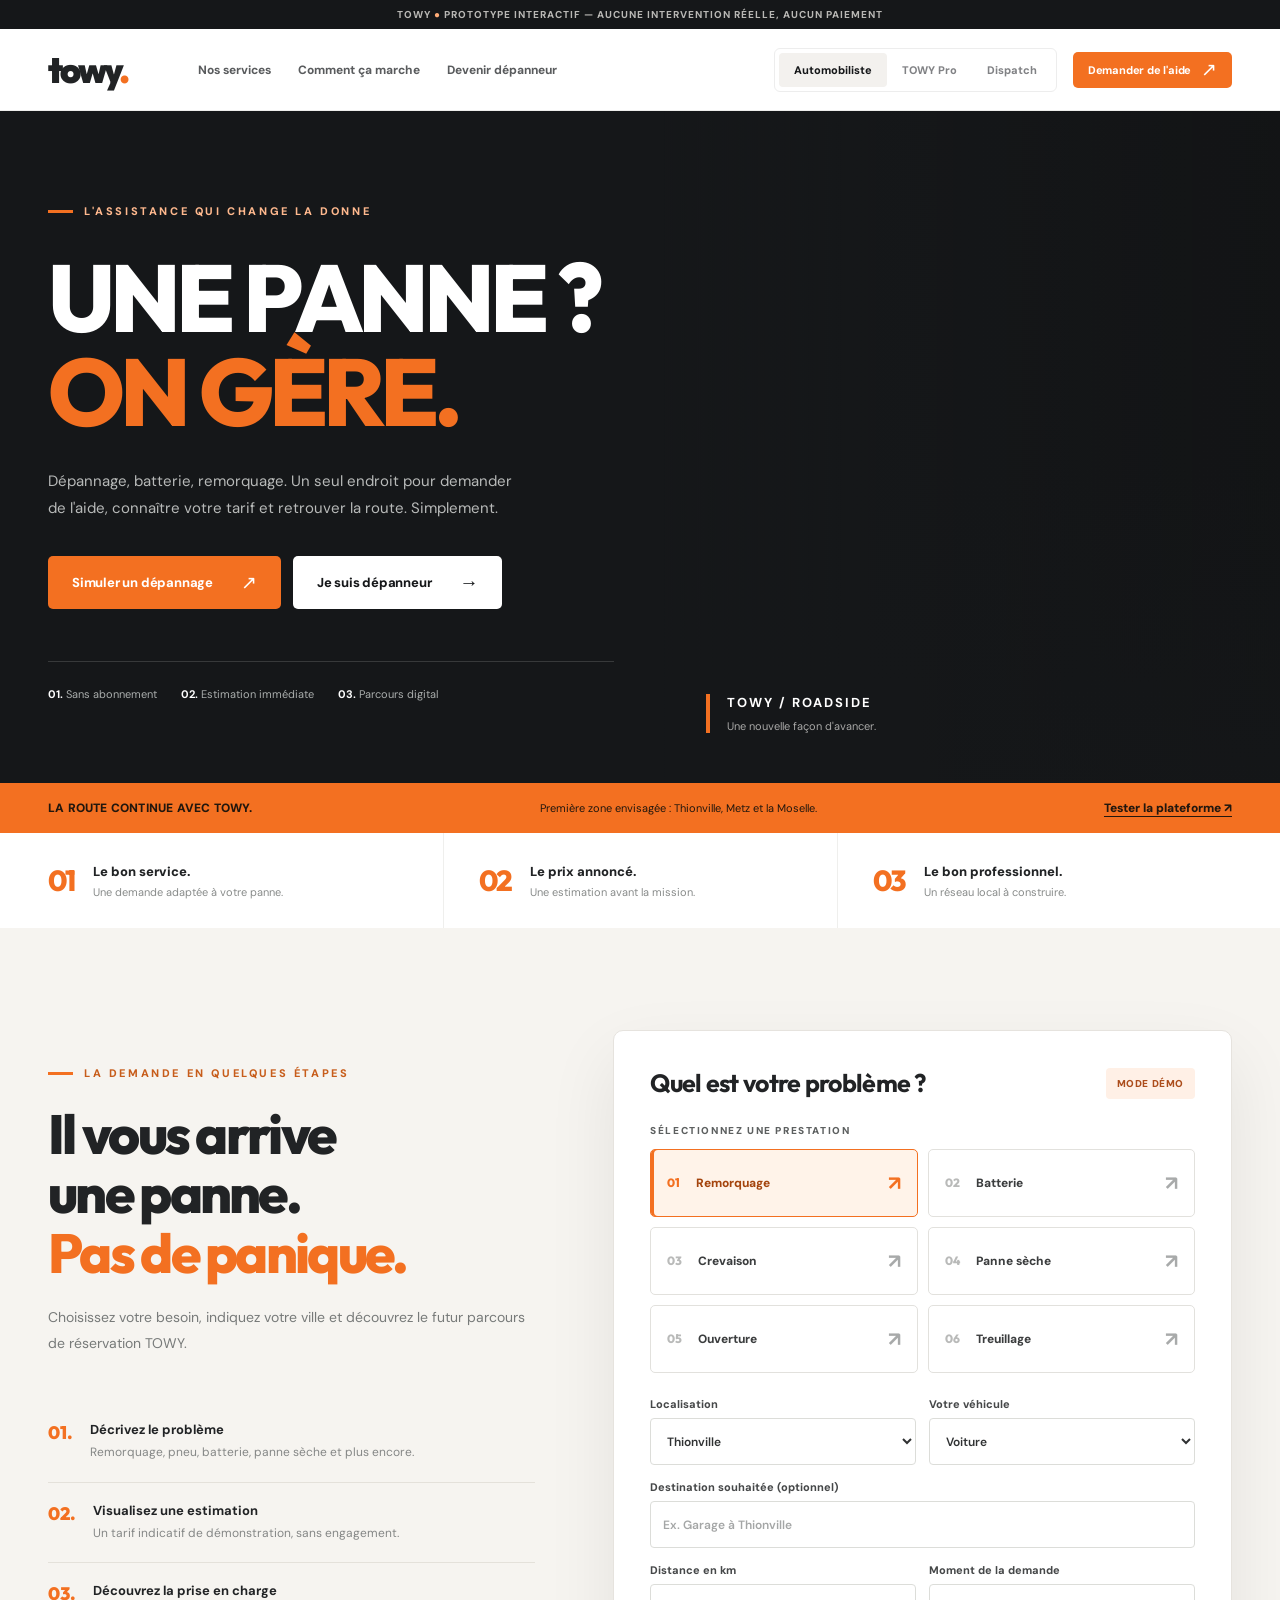
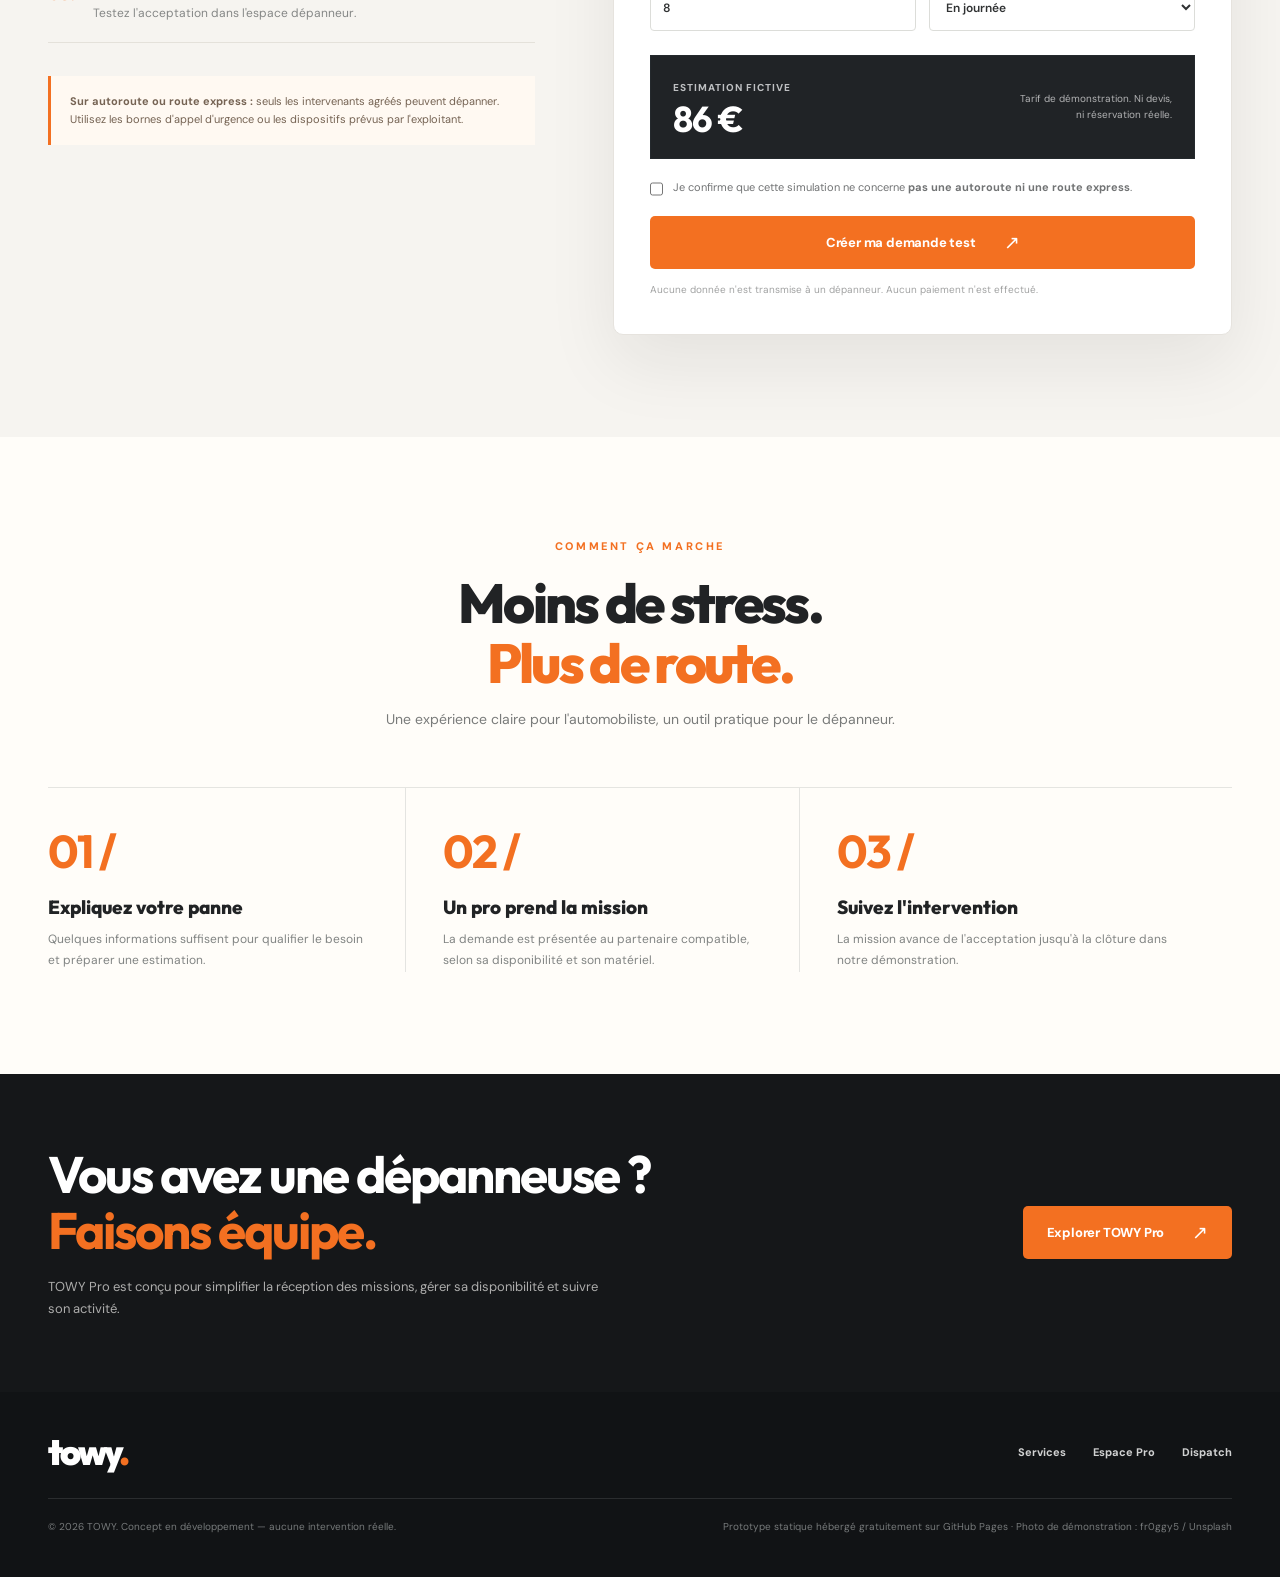
==== commit 6c1103e5: "TOWY V4 full HONK-inspired editorial redesign in Hermes orange; text-only service tiles and working " ====
--- a/index.html
+++ b/index.html
@@ -1,159 +1,123 @@
 <!doctype html>
 <html lang="fr">
 <head>
-<meta charset="UTF-8"><meta name="viewport" content="width=device-width, initial-scale=1">
-<meta name="theme-color" content="#101d2b">
-<meta name="description" content="TOWY — Dépannage et remorquage à la demande. Découvrez notre prototype interactif pour automobilistes et dépanneurs.">
-<title>TOWY — La route continue.</title>
+<meta charset="utf-8"><meta name="viewport" content="width=device-width,initial-scale=1">
+<meta name="theme-color" content="#151719"><meta name="description" content="TOWY — Le dépannage automobile, repensé. Maquette interactive avec demande d'assistance, espace dépanneur et dispatch.">
+<title>TOWY — Ne restez pas sur le bord de la route.</title>
 <link rel="preconnect" href="https://fonts.googleapis.com"><link rel="preconnect" href="https://fonts.gstatic.com" crossorigin>
-<link href="https://fonts.googleapis.com/css2?family=Manrope:wght@400;500;600;700;800&family=Plus+Jakarta+Sans:wght@400;500;600;700;800&display=swap" rel="stylesheet">
-<link rel="preconnect" href="https://images.unsplash.com">
+<link href="https://fonts.googleapis.com/css2?family=DM+Sans:wght@400;500;600;700;800&family=Outfit:wght@400;500;600;700;800;900&display=swap" rel="stylesheet">
 <style>
-:root{--ink:#111f2d;--soft:#57677a;--sub:#8b9baa;--blue:#2459ed;--blue-dark:#1744c6;--blue-wash:#edf2ff;--surface:#f5f7fa;--line:#e6ebf0;--white:#fff;--night:#101d2b;--mint:#c8f9e1;--green:#14755a;--shadow:0 22px 65px rgba(17,34,53,.08)}
-*{box-sizing:border-box}html{scroll-behavior:smooth}body{margin:0;color:var(--ink);background:white;font-family:"Manrope",system-ui,-apple-system,"Segoe UI",sans-serif;-webkit-font-smoothing:antialiased}button,input,select{font:inherit}button{cursor:pointer}button:disabled{opacity:.48;cursor:not-allowed}a{text-decoration:none;color:inherit}button:focus-visible,a:focus-visible,input:focus-visible,select:focus-visible{outline:3px solid #7aa5ff;outline-offset:3px}.container{width:min(1240px,calc(100% - 72px));margin:0 auto}.ico{width:20px;height:20px;stroke:currentColor;stroke-width:1.75;fill:none;stroke-linecap:round;stroke-linejoin:round;flex:none}.ico.sm{width:16px;height:16px}.ico.lg{width:27px;height:27px}.iconframe{width:45px;height:45px;border-radius:13px;display:grid;place-items:center;background:#f0f5ff;color:var(--blue)}.pill{display:inline-flex;align-items:center;gap:8px;border-radius:50px;font-size:11px;font-weight:800;letter-spacing:.7px;text-transform:uppercase}.tiny-dot{width:8px;height:8px;background:#30b48d;border-radius:50%;display:inline-block;box-shadow:0 0 0 4px rgba(48,180,141,.11)}.topline{background:var(--night);color:#b6c2cf;font-size:10px;font-weight:750;letter-spacing:.7px;text-align:center;padding:9px 12px}.topline b{color:#e9f0f8}.topline .sep{display:inline-block;margin:0 16px;color:#506071}.topline svg{vertical-align:-2px;color:#8acaa9}.header{position:relative;z-index:20;background:white;border-bottom:1px solid var(--line)}.headbar{height:88px;display:flex;align-items:center;gap:42px}.logo{display:flex;align-items:center;gap:11px;flex:none}.brandmark{width:39px;height:39px;display:grid;place-items:center;background:var(--blue);border-radius:11px;color:white;box-shadow:0 6px 16px rgba(36,89,237,.22)}.brandmark svg{width:26px;height:26px}.wordmark{font-weight:800;font-family:"Plus Jakarta Sans",sans-serif;font-size:26px;letter-spacing:-1.8px;line-height:1}.brand-caption{display:block;color:#728297;text-transform:uppercase;font-size:8px;letter-spacing:2.2px;font-weight:800;margin-top:5px}.navlinks{display:flex;align-items:center;gap:27px;margin-left:33px}.navlinks a{font-size:12px;color:#607080;font-weight:750;transition:.2s}.navlinks a:hover{color:var(--blue)}.headright{margin-left:auto;display:flex;align-items:center;gap:10px}.headnav{display:flex;gap:4px;background:#f2f5f9;padding:5px;border-radius:10px}.headnav button{border:0;background:transparent;padding:10px 13px;color:#647689;font-size:11px;font-weight:800;border-radius:7px;white-space:nowrap}.headnav button.active{color:#182e5d;background:white;box-shadow:0 2px 9px #1f31500f}.headercta{display:inline-flex;gap:10px;align-items:center;border:0;background:var(--blue);color:white;font-size:11px;font-weight:800;border-radius:9px;padding:15px 18px;white-space:nowrap}.headercta:hover{background:var(--blue-dark)}.view{display:none}.view.active{display:block}.hero{position:relative;background:#f9fbff;overflow:hidden}.hero:before{content:"";position:absolute;inset:0 0 0 55%;background-image:linear-gradient(90deg,rgba(14,32,51,.05),rgba(17,27,40,.17)),url('https://images.unsplash.com/photo-1730514785075-b065c757b653?auto=format&fit=crop&w=1800&q=85');background-position:center center;background-size:cover}.hero-inner{min-height:605px;display:grid;grid-template-columns:55% 45%;align-items:center}.hero-copy{position:relative;z-index:2;padding:80px 40px 83px 0}.upper{display:flex;align-items:center;gap:12px;text-transform:uppercase;font-size:11px;font-weight:850;letter-spacing:2px;color:var(--blue)}.upper .line{width:24px;height:2px;background:var(--blue)}h1,h2,h3,p{margin:0}.hero h1{font-family:"Plus Jakarta Sans",sans-serif;font-size:clamp(55px,6vw,88px);letter-spacing:-6px;line-height:1.075;font-weight:800;margin:28px 0 22px;max-width:670px}.hero h1 span{color:var(--blue)}.hero .intro{font-size:16px;color:#5b6e7d;line-height:1.85;max-width:485px}.heroactions{display:flex;align-items:center;gap:16px;margin-top:33px;flex-wrap:wrap}.btn{display:inline-flex;justify-content:center;align-items:center;gap:12px;padding:16px 22px;border:1px solid transparent;border-radius:10px;font-size:12px;font-weight:850;transition:transform .18s,background .18s,box-shadow .18s}.btn:hover{transform:translateY(-2px)}.btn.main{background:var(--blue);color:white;box-shadow:0 9px 24px #2459ed34}.btn.main:hover{background:var(--blue-dark)}.btn.subtle{background:white;color:#28384a;border-color:#dde5ee}.btn.dark{background:#122438;color:white}.btn.tiny{padding:11px 16px;font-size:11px}.btn.block{width:100%}.trustrow{display:flex;align-items:center;gap:28px;margin-top:43px;flex-wrap:wrap}.trust{display:flex;align-items:center;gap:9px;color:#536476;font-size:11px;font-weight:750}.trust .ico{color:#248870}.image-caption{position:absolute;bottom:52px;right:max(36px,calc((100vw - 1240px)/2));width:310px;z-index:2;background:rgba(255,255,255,.96);backdrop-filter:blur(12px);padding:19px 20px;border-radius:14px;box-shadow:0 20px 70px #07111e36;display:flex;gap:13px;align-items:start}.image-caption .iconframe{background:#e5f5ff;color:var(--blue)}.image-caption strong{display:block;font-size:13px;font-weight:850;line-height:1.4}.image-caption p{font-size:11px;color:#798899;line-height:1.6;margin-top:5px}.image-flag{position:absolute;top:36px;right:max(35px,calc((100vw - 1240px)/2));color:white;background:rgba(7,21,34,.72);border:1px solid #ffffff38;backdrop-filter:blur(10px);border-radius:30px;font-size:10px;font-weight:800;padding:10px 14px;display:flex;gap:8px;align-items:center}.image-flag .tiny-dot{width:6px;height:6px;background:#8cdec3}.credstrip{background:#152b40;color:#b3c8d6}.credinner{display:grid;grid-template-columns:repeat(3,1fr);gap:20px}.credbox{padding:25px 18px;display:flex;align-items:center;gap:13px}.credbox:not(:last-child){border-right:1px solid #ffffff1b}.credbox svg{color:#92b6ff}.credbox strong{display:block;font-size:12px;color:white}.credbox span{font-size:10px;color:#a3b6c5;display:block;margin-top:4px}.section{padding:100px 0}.light{background:#f6f8fb}.sectiongrid{display:grid;grid-template-columns:340px minmax(0,1fr);gap:80px;align-items:start}.section-label{display:block;font-size:10px;color:var(--blue);font-weight:850;letter-spacing:2.2px;text-transform:uppercase;margin-bottom:18px}.section h2{font-family:"Plus Jakarta Sans",sans-serif;font-weight:800;letter-spacing:-2px;font-size:clamp(33px,3.6vw,48px);line-height:1.2}.sectiondesc{font-size:14px;color:#68798a;line-height:1.85;margin-top:19px}.benefits{display:grid;gap:19px;margin-top:34px}.benefit{display:flex;gap:13px;align-items:flex-start}.benefit svg{color:#27775e;margin-top:2px}.benefit strong{font-size:12px}.benefit p{color:#80909d;font-size:11px;line-height:1.7;margin-top:3px}.booking{background:white;border:1px solid #e1e8f0;box-shadow:var(--shadow);border-radius:20px;padding:32px;position:relative}.booktop{display:flex;justify-content:space-between;gap:10px;align-items:center;margin-bottom:28px}.booktop h3{font-size:21px;letter-spacing:-1px;font-weight:850}.tag{font-size:9px;font-weight:850;border-radius:20px;text-transform:uppercase;letter-spacing:.6px;padding:7px 10px;display:inline-flex;align-items:center;gap:5px;color:#195f4b;background:#e1f7ec;white-space:nowrap}.services{display:grid;grid-template-columns:repeat(3,minmax(0,1fr));gap:10px;margin:15px 0 26px}.service{border:1px solid #e6ebef;background:white;padding:15px 11px;border-radius:12px;text-align:left;min-height:108px;transition:.18s;position:relative}.service:hover{border-color:#9db1f3;background:#fafbff}.service.selected{background:#f1f5ff;border:2px solid var(--blue);padding:14px 10px}.service svg{color:#425772;margin-bottom:10px}.service.selected svg{color:var(--blue)}.service span{display:block;color:#28394a;font-size:11px;font-weight:850}.service:after{content:"";position:absolute;top:10px;right:10px;width:6px;height:6px;border-radius:50%;background:transparent}.service.selected:after{background:var(--blue)}.fieldarea{display:grid;grid-template-columns:1fr 1fr;gap:0 13px}.field{display:block;color:#526273;font-weight:800;font-size:11px;margin:0 0 18px}.field .labeltext{display:flex;gap:7px;align-items:center;margin-bottom:7px}.field .ico{color:#8395a8}.field input,.field select{border:1px solid #dce4ed;border-radius:9px;background:#fff;color:#182a39;height:48px;width:100%;padding:0 13px;outline:none;font-size:12px;font-weight:650}.field input:focus,.field select:focus{border-color:var(--blue);box-shadow:0 0 0 3px #2459ed20}.field input::placeholder{color:#a3adba;font-weight:500}.fullcell{grid-column:1/-1}.quote{padding:18px 19px;border-radius:12px;background:#f1f5ff;border:1px solid #e2eafd;margin-top:2px;display:flex;gap:12px;align-items:center;justify-content:space-between}.quote .qlabel{font-size:9px;font-weight:850;letter-spacing:1.1px;color:#516d9b;text-transform:uppercase}.quote strong{display:block;font-size:29px;letter-spacing:-1.6px;color:#18387e;margin-top:2px}.quote small{font-size:10px;color:#879bb6;max-width:170px;text-align:right;line-height:1.6}.terms{display:flex;gap:10px;align-items:flex-start;color:#5a6a7b;font-size:10px;line-height:1.65;margin:18px 0}.terms input{accent-color:var(--blue);margin:3px 0 0}.micro{margin-top:12px;color:#96a4b0;font-size:10px;line-height:1.65}.howhead{text-align:center;max-width:650px;margin:0 auto 45px}.howhead h2{font-size:43px}.howhead p{color:#738595;font-size:14px;line-height:1.8;margin-top:13px}.howcards{display:grid;grid-template-columns:repeat(3,1fr);gap:18px}.howcard{position:relative;border:1px solid #e6ebf0;background:white;border-radius:16px;padding:30px;min-height:245px}.howcard .number{position:absolute;right:23px;top:20px;color:#e5ecf5;font-family:"Plus Jakarta Sans";font-weight:800;font-size:36px}.howcard h3{margin-top:24px;font-size:17px;letter-spacing:-.5px}.howcard p{font-size:12px;color:#7b8c9a;line-height:1.8;margin-top:10px}.partnerstrip{background:#101f30;color:white;border-radius:25px;padding:54px 65px;display:flex;gap:35px;align-items:center;justify-content:space-between;overflow:hidden;position:relative}.partnerstrip:after{content:"";position:absolute;right:-40px;bottom:-185px;width:400px;height:400px;border-radius:50%;border:70px solid #ffffff08;pointer-events:none}.partnerstrip h2{font-size:34px;letter-spacing:-1.5px;line-height:1.25;max-width:570px}.partnerstrip p{font-size:13px;line-height:1.8;color:#b8c4d1;max-width:500px;margin-top:10px}.partnerstrip .btn{z-index:2;background:white;color:#142136;white-space:nowrap}
-.page-hero{background:#f4f7fb;padding:65px 0 56px;border-bottom:1px solid #e5ebf3}.page-hero .flex{display:flex;justify-content:space-between;gap:30px;align-items:end}.page-hero h1{font-family:"Plus Jakarta Sans",sans-serif;font-size:clamp(43px,5.5vw,65px);letter-spacing:-3.5px;line-height:1.1;margin:13px 0 15px;font-weight:800}.page-hero h1 span{color:var(--blue)}.page-hero p{color:#6d8090;max-width:660px;line-height:1.75;font-size:13px}.demoalert{background:#e7effe;color:#365ba1;border:1px solid #d3e2fc;border-radius:11px;padding:12px 16px;font-size:11px;font-weight:800;display:flex;align-items:center;gap:8px;max-width:270px}.apparea{background:#f6f8fb;min-height:620px;padding:38px 0 90px}.appgrid{display:grid;grid-template-columns:330px minmax(0,1fr);gap:19px;align-items:start}.card{background:#fff;border:1px solid #e4eaf1;border-radius:15px;box-shadow:0 3px 18px #213a5008;padding:26px}.card h2{font-size:16px;font-weight:850;letter-spacing:-.5px}.card .card-sub{font-size:11px;color:#8998a8;line-height:1.7;margin-top:6px}.cardhead{display:flex;align-items:center;justify-content:space-between;gap:12px;margin-bottom:20px}.cardhead .hint{font-size:11px;color:#99a6b4}.providerphoto{height:95px;background:linear-gradient(125deg,#162945,#2952ae);border-radius:12px;margin:19px 0;padding:19px;display:flex;align-items:center;gap:16px;color:white}.providerphoto .avatar{width:49px;height:49px;background:#ffffff26;border:1px solid #ffffff47;border-radius:12px;display:grid;place-items:center}.providerphoto strong{font-size:12px}.providerphoto small{font-size:10px;color:#cad7ef;display:block;margin-top:5px}.toggleline{display:flex;align-items:center;justify-content:space-between;gap:10px;background:#f5f8fb;border-radius:10px;padding:13px 14px}.toggleline span{font-size:11px;font-weight:850}.switch{appearance:none;margin:0;background:#c7d0da;width:43px;height:25px;border-radius:20px;position:relative;transition:.2s}.switch:before{content:"";position:absolute;width:19px;height:19px;border-radius:50%;left:3px;top:3px;background:white;transition:.2s}.switch:checked{background:#28a879}.switch:checked:before{transform:translateX(18px)}.list{display:grid;gap:12px}.job{border:1px solid #e4eaf1;border-radius:12px;padding:19px;display:flex;justify-content:space-between;gap:20px;align-items:center}.job .jobtop{display:flex;gap:8px;align-items:center}.job strong{font-size:12px;color:#25394c}.job .muted{color:#8496a5;font-size:10px;margin-top:6px;line-height:1.65}.jobside{text-align:right;flex:none}.jobside strong{display:block;color:var(--ink);font-size:19px;letter-spacing:-.6px;margin-bottom:7px}.action{border:0;background:var(--blue);color:white;border-radius:8px;font-size:10px;font-weight:850;padding:11px 14px}.action:hover{background:var(--blue-dark)}.action.green{background:#e6f6ef;color:#17765a}.action.cancel{background:#fff0f0;color:#af5255}.empty{background:#f7f9fc;color:#9aa8b7;font-size:12px;border:1px dashed #e0e7ef;border-radius:12px;text-align:center;padding:37px 18px;line-height:1.8}.empty .ico{color:#a3b1c1;width:29px;height:29px;margin-bottom:8px}.appcolumns{display:grid;gap:19px}.toolrow{display:flex;justify-content:space-between;align-items:center;gap:15px;margin-bottom:20px}.toolrow h2{font-size:16px}.toolrow .btn{white-space:nowrap}.smallnote{font-size:10px;color:#8c9dab;line-height:1.7;margin-top:16px}.metricgrid{display:grid;grid-template-columns:repeat(4,1fr);gap:14px;margin-bottom:18px}.metric{background:white;border:1px solid #e5ebf3;border-radius:13px;padding:22px}.metric .metatop{display:flex;align-items:center;justify-content:space-between;color:#8193a4;font-size:10px;font-weight:750}.metric .iconframe{width:34px;height:34px;border-radius:9px}.metric .iconframe .ico{width:17px;height:17px}.metric strong{display:block;font-family:"Plus Jakarta Sans";font-size:30px;letter-spacing:-1.1px;margin:12px 0 3px}.metric .metafoot{font-size:10px;color:#a0adba}.opslayout{display:grid;grid-template-columns:minmax(0,1fr) 275px;gap:18px;align-items:start}.filters{display:flex;gap:5px;flex-wrap:wrap;margin-top:14px}.filter{border:1px solid transparent;border-radius:7px;background:transparent;color:#8998a9;padding:9px 13px;font-size:10px;font-weight:850}.filter.active{background:#eaf0ff;color:#2856c2}.table-scroll{overflow:auto}table{width:100%;min-width:720px;border-collapse:collapse;text-align:left}th{font-size:9px;color:#9ba9b6;letter-spacing:.7px;font-weight:850;text-transform:uppercase;padding:14px 9px;border-bottom:1px solid #e4e9ef}td{font-size:11px;color:#485b70;padding:16px 9px;border-bottom:1px solid #f0f3f7}td b{color:#1d3146}.status{display:inline-block;border-radius:40px;background:#fff4e5;color:#a86c19;font-size:9px;font-weight:850;padding:7px 10px;white-space:nowrap}.status.accepted{background:#e9f1ff;color:#3460a7}.status.done{background:#e5f8ec;color:#278353}.status.cancelled{background:#fff0f0;color:#a85155}.status.searching{background:#fff4e5;color:#a86c19}.provider-row{border-bottom:1px solid #edf1f6;padding:16px 0;display:flex;justify-content:space-between;align-items:center;gap:10px}.provider-row:last-child{border:none}.provider-row strong{font-size:11px;display:block}.provider-row span{font-size:10px;color:#8698aa;display:block;margin-top:6px}.light-dot{width:7px;height:7px;border-radius:50%;background:#b2bcc7}.light-dot.on{background:#1bb17d;box-shadow:0 0 0 4px #e8f8f0}.side-head{display:flex;align-items:center;gap:12px;margin-bottom:8px}.side-head .iconframe{width:36px;height:36px}.side-head .ico{width:18px;height:18px}.footer{background:#0f1e2d;padding:42px 0 24px;color:white}.foothead{display:flex;justify-content:space-between;gap:30px;align-items:center;padding-bottom:32px;border-bottom:1px solid #ffffff1b}.footerbrand{font-family:"Plus Jakarta Sans";font-size:31px;font-weight:800;letter-spacing:-2px}.footdesc{font-size:11px;color:#91a6ba;margin-top:4px;line-height:1.7}.footlinks{display:flex;gap:27px;flex-wrap:wrap;color:#cfdae6;font-size:11px;font-weight:750}.footbottom{display:flex;justify-content:space-between;gap:20px;flex-wrap:wrap;color:#75899c;font-size:10px;margin-top:22px;line-height:1.6}.footbottom a{text-decoration:underline}.modalbg{display:none;position:fixed;inset:0;background:#081321c9;z-index:100;align-items:center;justify-content:center;padding:20px;backdrop-filter:blur(6px)}.modalbg.open{display:flex}.modal{width:min(445px,100%);background:white;border-radius:20px;padding:35px;box-shadow:0 35px 130px #0005;position:relative}.modal .close{position:absolute;right:20px;top:17px;color:#8091a0;border:0;background:transparent;padding:5px}.modal .close .ico{width:22px;height:22px}.bigcheck{width:50px;height:50px;border-radius:14px;background:#e4f6ed;color:#14895e;display:grid;place-items:center}.modal h2{font-family:"Plus Jakarta Sans";font-size:27px;letter-spacing:-1px;margin:22px 0 10px}.modal p{font-size:12px;color:#77889b;line-height:1.75}.order-summary{border:1px solid #e6ebf1;border-radius:10px;padding:17px 19px;margin:23px 0}.order-summary strong{font-size:13px;display:block}.order-summary small{font-size:11px;color:#8a9aab;display:block;margin-top:5px}.modalactions{display:flex;gap:10px;flex-wrap:wrap}.toast{display:none;position:fixed;bottom:25px;right:25px;z-index:200;background:#102842;color:white;padding:15px 20px;font-size:12px;font-weight:700;border-radius:11px;box-shadow:0 18px 60px #0c1b3140}.toast.show{display:block}
-@media(max-width:1220px){.navlinks{display:none}.headbar{gap:15px}.headright{margin-left:auto}.hero:before{left:57%}.hero-inner{grid-template-columns:57% 43%}.hero h1{font-size:68px}.sectiongrid{gap:43px;grid-template-columns:285px minmax(0,1fr)}}
-@media(max-width:950px){.hero-inner{min-height:unset;grid-template-columns:1fr;padding-bottom:0}.hero-copy{max-width:680px;padding:65px 0 75px}.hero:before{inset:auto 0 0 0;height:370px;background-position:center 43%;position:relative;display:block;order:2}.hero:after{content:"";display:block;height:340px;grid-column:1;background-image:linear-gradient(90deg,#111c2d1a,#121b2a38),url('https://images.unsplash.com/photo-1730514785075-b065c757b653?auto=format&fit=crop&w=1500&q=85');background-size:cover;background-position:center 48%;margin:0 -36px}.hero:before{display:none}.hero .image-flag{top:auto;bottom:286px}.hero .image-caption{bottom:38px}.sectiongrid{grid-template-columns:1fr}.sectionintro{max-width:650px}.booking{max-width:780px}.appgrid{grid-template-columns:1fr}.opslayout{grid-template-columns:1fr}.headbar{height:79px}}
-@media(max-width:690px){.container{width:min(100% - 36px,1240px)}.topline{font-size:9px}.topline .sep{margin:0 5px}.headbar{height:auto;min-height:80px;flex-wrap:wrap;padding:15px 0;gap:14px}.logo{gap:8px}.brandmark{width:34px;height:34px}.wordmark{font-size:24px}.brand-caption{font-size:7px}.headright{margin-left:auto}.headnav{order:3;width:100%;justify-content:space-between}.headnav button{flex:1;font-size:10px;padding:11px 7px}.headercta{padding:10px 12px;font-size:10px}.headercta .ico{display:none}.hero-copy{padding:55px 0 47px}.hero h1{font-size:clamp(46px,12vw,63px);letter-spacing:-3.8px;margin:22px 0}.hero .intro{font-size:14px}.heroactions{gap:10px;margin-top:23px}.hero .btn{padding:14px 15px;font-size:11px}.trustrow{gap:15px;margin-top:29px}.trust{font-size:10px}.hero:after{height:290px;margin:0 -18px}.image-caption{width:260px;padding:15px;right:18px;bottom:27px}.image-flag{right:18px;bottom:253px!important}.credinner{grid-template-columns:1fr;gap:0;padding:8px 0}.credbox{padding:16px 0;border-right:none!important}.credbox:not(:last-child){border-bottom:1px solid #ffffff1b}.section{padding:65px 0}.section h2{font-size:36px}.sectiongrid{gap:31px}.booking{padding:22px 17px;border-radius:15px}.booktop h3{font-size:18px}.service{min-height:98px;padding:13px 9px}.service.selected{padding:12px 8px}.services{gap:8px}.service span{font-size:10px}.fieldarea{grid-template-columns:1fr 1fr;gap:0 9px}.field{font-size:10px}.field input,.field select{font-size:11px;padding:0 9px}.field.bigmobile{grid-column:1/-1}.howhead h2{font-size:34px}.howcards{grid-template-columns:1fr}.howcard{min-height:auto;padding:25px}.partnerstrip{padding:33px 25px;display:block;border-radius:17px}.partnerstrip h2{font-size:28px}.partnerstrip .btn{margin-top:23px}.page-hero{padding:48px 0 37px}.page-hero .flex{display:block}.page-hero h1{font-size:41px;letter-spacing:-2.2px}.demoalert{margin-top:24px;max-width:none}.apparea{padding:23px 0 65px}.card{padding:20px 17px}.job{padding:14px;gap:10px}.jobside strong{font-size:16px}.metricgrid{grid-template-columns:1fr 1fr;gap:10px}.metric{padding:15px}.metric strong{font-size:26px}.toolrow{align-items:start;flex-wrap:wrap}.foothead{display:block}.footlinks{margin-top:23px}.modal{padding:27px 20px}.modalactions .btn{flex:1}}
-@media(prefers-reduced-motion:reduce){html{scroll-behavior:auto}*,*:before,*:after{transition:none!important}}
-</style></head>
-<body>
-<svg xmlns="http://www.w3.org/2000/svg" style="position:absolute;width:0;height:0;overflow:hidden" aria-hidden="true"><defs>
-<symbol id="i-arrow" viewBox="0 0 24 24"><path d="M5 12h14m-6-6 6 6-6 6"/></symbol>
-<symbol id="i-chevron" viewBox="0 0 24 24"><path d="m9 18 6-6-6-6"/></symbol>
-<symbol id="i-truck" viewBox="0 0 24 24"><path d="M3 17V6h11v11H3Zm11-8h4l3 4v4h-7V9ZM6 17a2 2 0 1 0 4 0 2 2 0 0 0-4 0m10 0a2 2 0 1 0 4 0 2 2 0 0 0-4 0"/></symbol>
-<symbol id="i-battery" viewBox="0 0 24 24"><rect x="2.5" y="7" width="18" height="10" rx="2"/><path d="M20.5 10h2v4h-2M8 10v4m-2-2h4m4 0h3"/></symbol>
-<symbol id="i-wheel" viewBox="0 0 24 24"><circle cx="12" cy="12" r="9"/><circle cx="12" cy="12" r="3.5"/><path d="m12 3 0 5.5M3 12l5.5 0M21 12l-5.5 0M12 21v-5.5"/></symbol>
-<symbol id="i-fuel" viewBox="0 0 24 24"><path d="M4 20V5a2 2 0 0 1 2-2h8a2 2 0 0 1 2 2v15H4Zm-1 0h14M7 7h6v5H7Zm9-2 3 3v8a2 2 0 0 0 4 0v-5l-2-2"/></symbol>
-<symbol id="i-key" viewBox="0 0 24 24"><circle cx="8" cy="15.5" r="4.5"/><path d="m11.5 12 8-8 2 2-2.5 2.5 1.5 1.5-2.5 2.5-1.5-1.5-2.7 2.7"/></symbol>
-<symbol id="i-wrench" viewBox="0 0 24 24"><path d="M21 7a7 7 0 0 1-9 6l-7.3 7.3a2 2 0 0 1-3-3L9 10a7 7 0 0 1 8-9l-4 4 4 4 4-4Z"/></symbol>
-<symbol id="i-pin" viewBox="0 0 24 24"><path d="M20 10c0 6-8 12-8 12S4 16 4 10a8 8 0 0 1 16 0Z"/><circle cx="12" cy="10" r="2.5"/></symbol>
-<symbol id="i-shield" viewBox="0 0 24 24"><path d="M12 22s8-4 8-10V5l-8-3-8 3v7c0 6 8 10 8 10Z"/><path d="m8.5 12 2.4 2.4 4.7-4.7"/></symbol>
-<symbol id="i-clock" viewBox="0 0 24 24"><circle cx="12" cy="12" r="9"/><path d="M12 6v6l4 2"/></symbol>
-<symbol id="i-clipboard" viewBox="0 0 24 24"><rect x="5" y="4" width="14" height="18" rx="2"/><path d="M9 4.5v-2h6v2M8 11h8M8 15h8"/></symbol>
-<symbol id="i-check" viewBox="0 0 24 24"><path d="m5 12 5 5L20 7"/></symbol>
-<symbol id="i-check-circle" viewBox="0 0 24 24"><circle cx="12" cy="12" r="9"/><path d="m7.7 12 2.8 2.8 5.7-6"/></symbol>
-<symbol id="i-headset" viewBox="0 0 24 24"><path d="M4 14V11a8 8 0 0 1 16 0v3M4 14h3v7H6a2 2 0 0 1-2-2v-5Zm16 0h-3v7h1a2 2 0 0 0 2-2v-5Z"/></symbol>
-<symbol id="i-navigation" viewBox="0 0 24 24"><path d="m21 3-6 18-3.5-8.5L3 9 21 3Z"/></symbol>
-<symbol id="i-map" viewBox="0 0 24 24"><path d="m3 6 6-3 6 3 6-3v15l-6 3-6-3-6 3V6Zm6-3v15m6-12v15"/></symbol>
-<symbol id="i-signal" viewBox="0 0 24 24"><path d="M5 20v-4m5 4v-8m5 8V8m5 12V4"/></symbol>
-<symbol id="i-stack" viewBox="0 0 24 24"><rect x="3" y="3" width="18" height="6" rx="1.5"/><rect x="3" y="11" width="18" height="10" rx="1.5"/><path d="M7 6h1m-1 10h1"/></symbol>
-<symbol id="i-wallet" viewBox="0 0 24 24"><rect x="3" y="5" width="18" height="16" rx="2"/><path d="M3 8h18m-5 6h5v4h-5a2 2 0 1 1 0-4Z"/></symbol>
-<symbol id="i-users" viewBox="0 0 24 24"><circle cx="9" cy="8" r="3"/><path d="M3 20v-2a6 6 0 0 1 12 0v2H3Zm13-14a3 3 0 0 1 0 6m2 3a5 5 0 0 1 3 5h-4"/></symbol>
-<symbol id="i-alert" viewBox="0 0 24 24"><path d="m12 3 10 18H2L12 3Z"/><path d="M12 9v5m0 3v.1"/></symbol>
-<symbol id="i-x" viewBox="0 0 24 24"><path d="M5 5 19 19M19 5 5 19"/></symbol>
-<symbol id="i-refresh" viewBox="0 0 24 24"><path d="M20 6v6h-6M4 18v-6h6"/><path d="M5.3 9A8 8 0 0 1 19 7l1 5M4 12a8 8 0 0 0 14 5"/></symbol>
-<symbol id="i-car" viewBox="0 0 24 24"><path d="m5 11 2-6h10l2 6m-15 0h16v8H4v-8Zm3 8v2m10-2v2M7 14h2m6 0h2"/></symbol>
-</defs></svg>
-<div class="topline"><svg class="ico sm"><use href="#i-shield"/></svg> <b>TOWY PREVIEW</b> — Plateforme en cours de création <span class="sep">·</span> Aucune intervention ni paiement réel</div>
-<header class="header"><div class="container headbar">
-<a class="logo" href="#accueil" data-page="client" aria-label="TOWY, accueil"><span class="brandmark"><svg viewBox="0 0 36 36" fill="none"><path d="M7 10h22v5H7z" fill="currentColor"/><path d="M15 15h6v12h-6z" fill="currentColor"/><path d="M24 18h5l-8 9v-6z" fill="currentColor"/></svg></span><span><span class="wordmark">towy<span style="color:var(--blue)">.</span></span><span class="brand-caption">roadside platform</span></span></a>
-<nav class="navlinks" aria-label="Navigation principale"><a href="#comment" data-to-section="comment">Comment ça marche</a><a href="#booking" data-to-section="booking">Nos services</a></nav>
-<div class="headright"><div class="headnav" role="navigation" aria-label="Espaces du prototype"><button class="active" data-page="client">Automobiliste</button><button data-page="pro">Espace Pro</button><button data-page="ops">Dispatch</button></div><button class="headercta" data-to-section="booking">Demander de l'aide <svg class="ico sm"><use href="#i-arrow"/></svg></button></div>
+:root{--orange:#F37021;--orange-hover:#df6015;--dark:#151719;--dark-2:#202327;--paper:#f6f4f0;--cream:#fffdf9;--ink:#212325;--muted:#757678;--stroke:#e3e2df;--green:#22745e;--shadow:0 28px 70px rgba(24,24,21,.08)}
+*{box-sizing:border-box}html{scroll-behavior:smooth}body{margin:0;background:var(--cream);color:var(--ink);font-family:"DM Sans",Arial,sans-serif;-webkit-font-smoothing:antialiased}button,input,select{font:inherit}button{cursor:pointer}button:disabled{opacity:.47;cursor:not-allowed}a{color:inherit;text-decoration:none}h1,h2,h3,p{margin:0}button:focus-visible,input:focus-visible,select:focus-visible,a:focus-visible{outline:3px solid #ffac75;outline-offset:3px}.frame{width:min(1330px,calc(100% - 96px));margin:auto}.eyebrow{font-weight:800;font-size:11px;text-transform:uppercase;letter-spacing:2.6px;display:flex;align-items:center;gap:11px}.eyebrow:before{content:"";width:25px;height:3px;background:var(--orange)}.btn{border:1px solid transparent;border-radius:5px;padding:17px 23px;display:inline-flex;align-items:center;justify-content:center;gap:28px;font-weight:800;font-size:13px;letter-spacing:-.2px;transition:.2s}.btn:hover{transform:translateY(-2px)}.btn.orange{background:var(--orange);color:white}.btn.orange:hover{background:var(--orange-hover)}.btn.black{background:var(--dark);color:white}.btn.white{background:white;color:var(--dark)}.btn.outline{border:1px solid #d8d8d5;background:white;color:var(--dark)}.btn.small{font-size:11px;padding:10px 14px;gap:10px}.btn.full{width:100%}.arr{font-family:Arial,sans-serif;font-size:19px;font-weight:400;line-height:0;vertical-align:-1px}.top{background:#151719;color:#b9b8b5;text-align:center;padding:8px 15px;font-size:10px;font-weight:750;letter-spacing:1px}.top span{color:#ffac77}.head{height:82px;background:#fff;border-bottom:1px solid #ededeb;z-index:10;position:relative}.head .frame{height:100%;display:flex;align-items:center;gap:36px}.logo{font-family:"Outfit",sans-serif;font-size:36px;letter-spacing:-2.8px;font-weight:900;text-transform:lowercase;line-height:1}.logo i{color:var(--orange);font-style:normal}.head-links{display:flex;gap:27px;margin-left:35px;font-size:12px;font-weight:750;color:#595b5d}.head-links a:hover{color:var(--orange)}.head-right{margin-left:auto;display:flex;align-items:center;gap:8px}.navswitch{display:flex;align-items:center;gap:0;border:1px solid #ededed;padding:4px;border-radius:6px}.navswitch button{background:transparent;border:0;border-radius:4px;padding:10px 15px;color:#818285;font-size:11px;font-weight:800}.navswitch button.active{color:var(--dark);background:#f3f1ee}.head-action{margin-left:8px;white-space:nowrap}.view{display:none}.view.active{display:block}
+.hero{background:var(--dark);color:white;position:relative;overflow:hidden}.hero-inner{min-height:665px;display:grid;grid-template-columns:52% 48%;align-items:stretch}.hero-copy{padding:93px 50px 82px 0;position:relative;z-index:2}.hero-copy .eyebrow{color:#ffb98e}.hero h1{font-family:"Outfit",sans-serif;font-weight:800;letter-spacing:-5px;line-height:.99;font-size:clamp(72px,7.4vw,112px);margin:33px 0 29px}.hero h1 em{font-style:normal;color:var(--orange)}.hero-desc{font-size:15px;line-height:1.85;max-width:480px;color:#b8bab9}.hero-btns{display:flex;align-items:center;gap:12px;margin-top:33px;flex-wrap:wrap}.hero-trust{border-top:1px solid #ffffff25;margin-top:52px;padding-top:25px;display:flex;gap:24px;flex-wrap:wrap;color:#aaaead;font-size:11px}.hero-trust b{color:#fff}.hero-photo{position:relative;margin-right:min(-48px,calc((1330px - 100vw)/2));min-height:560px;background-image:linear-gradient(90deg,rgba(21,23,25,.3),rgba(21,23,25,.02) 30%,rgba(10,10,10,.24)),url("https://images.unsplash.com/photo-1730514785075-b065c757b653?auto=format&fit=crop&w=1500&q=85");background-size:cover;background-position:center;isolation:isolate}.hero-photo:after{content:"";position:absolute;inset:0;background:linear-gradient(0deg,#151719b8 0%,transparent 47%)}.hero-photo .photo-tag{z-index:1;position:absolute;bottom:50px;left:42px;border-left:4px solid var(--orange);padding-left:17px}.photo-tag strong{font-size:13px;letter-spacing:2px;text-transform:uppercase;display:block}.photo-tag span{color:#f3f1eeaa;font-size:11px;display:block;margin-top:8px}.demo-stripe{background:var(--orange);color:#22170e}.stripe-inner{display:flex;justify-content:space-between;align-items:center;gap:15px;padding:17px 0}.stripe-inner b{font-size:12px;font-weight:850;letter-spacing:.2px}.stripe-inner span{font-size:11px}.stripe-inner a{font-weight:850;font-size:12px;text-decoration:underline;text-underline-offset:4px;white-space:nowrap}
+.offers{background:#fff}.offers .frame{display:grid;grid-template-columns:repeat(3,1fr);gap:0}.offer{padding:29px 35px;display:flex;align-items:center;gap:19px;border-left:1px solid #efefed}.offer:first-child{border-left:0;padding-left:0}.offer-number{color:var(--orange);font-family:"Outfit",sans-serif;font-size:29px;font-weight:800;letter-spacing:-2px}.offer b{display:block;font-weight:850;font-size:13px}.offer p{color:#888b8a;font-size:11px;margin-top:5px}.section{padding:102px 0}.section.alt{background:var(--paper)}.large-heading{font-family:"Outfit",sans-serif;font-weight:800;font-size:clamp(41px,4.3vw,64px);line-height:1.08;letter-spacing:-2.7px}.large-heading em{color:var(--orange);font-style:normal}.section-lead{color:#777a79;line-height:1.85;font-size:14px;max-width:490px;margin-top:23px}.booking-wrap{display:grid;grid-template-columns:42% minmax(0,1fr);gap:68px;align-items:start}.booking-copy{padding:36px 10px 0 0}.booking-copy .eyebrow{margin-bottom:24px}.booking-points{display:grid;gap:0;margin-top:45px}.booking-point{display:flex;align-items:flex-start;gap:17px;padding:19px 0;border-bottom:1px solid #e4e1da}.booking-point .num{font-weight:850;color:var(--orange);font-family:"Outfit",sans-serif;font-size:18px}.booking-point b{display:block;font-size:13px}.booking-point p{color:#858786;font-size:12px;line-height:1.7;margin-top:4px}.safety-note{background:#fff9f2;border-left:3px solid var(--orange);color:#756353;font-size:11px;line-height:1.65;padding:16px 19px;margin-top:33px}.booking-card{background:white;border:1px solid #e6e3de;box-shadow:var(--shadow);border-radius:10px;padding:36px}.booking-card .top-card{display:flex;justify-content:space-between;align-items:center;gap:10px;margin-bottom:25px}.booking-card h3{font-family:"Outfit";font-size:25px;letter-spacing:-.7px}.demo-tag{font-size:10px;font-weight:850;text-transform:uppercase;letter-spacing:.6px;background:#fff0e6;color:#ac4d1c;padding:9px 11px;border-radius:4px;white-space:nowrap}.fieldtitle{color:#5d6060;font-size:10px;letter-spacing:1.6px;font-weight:850;text-transform:uppercase;display:block;margin-bottom:12px}.services{display:grid;grid-template-columns:repeat(2,minmax(0,1fr));gap:10px}.service{border:1px solid #e2e1dd;border-radius:5px;background:white;display:flex;align-items:center;justify-content:space-between;min-height:68px;padding:14px 16px;text-align:left;font-size:12px;font-weight:800;color:#3b3d3e;transition:.2s}.service .service-no{font-family:"Outfit",sans-serif;color:#b9bab9;font-size:12px;margin-right:13px}.service .service-arrow{color:#a8aaaa;font-size:20px;margin-left:10px}.service:hover{border-color:var(--orange)}.service.active{background:#fff3e9;border-color:var(--orange);box-shadow:inset 3px 0 var(--orange);color:#a4440d}.service.active .service-no,.service.active .service-arrow{color:var(--orange)}.formfields{margin-top:24px;display:grid;grid-template-columns:1fr 1fr;gap:0 13px}.field{display:block;font-weight:800;font-size:11px;color:#464849;margin-bottom:15px}.field input,.field select{width:100%;height:47px;padding:0 12px;border:1px solid #dcddd9;border-radius:4px;background:#fff;color:#303233;font-weight:600;margin-top:7px;outline:none;font-size:12px}.field input:focus,.field select:focus{border-color:var(--orange);box-shadow:0 0 0 3px #f3702120}.field input::placeholder{color:#a4a6a6}.field.all{grid-column:1/-1}.estimate{border:1px solid #24292d;background:#202326;color:#fff;display:flex;justify-content:space-between;align-items:center;gap:20px;padding:19px 22px;margin-top:9px}.estimate small{color:#bec0c2;font-size:10px;letter-spacing:1px;text-transform:uppercase;font-weight:800}.estimate strong{display:block;font-family:"Outfit",sans-serif;font-size:36px;line-height:1.1;margin-top:3px;letter-spacing:-1px}.estimate p{font-size:10px;color:#b2b3b4;line-height:1.6;text-align:right;max-width:160px}.agree{display:flex;gap:10px;color:#717374;font-size:11px;line-height:1.6;margin:20px 0}.agree input{margin:3px 0 0;accent-color:var(--orange)}.fineprint{font-size:10px;color:#a1a2a2;line-height:1.6;margin-top:13px}.how-head{text-align:center;max-width:600px;margin:auto}.how-head .eyebrow{justify-content:center;margin-bottom:20px}.how-head .eyebrow:before{display:none}.how-head p{color:#797b7a;margin-top:16px;line-height:1.7;font-size:14px}.steps{display:grid;grid-template-columns:repeat(3,1fr);gap:0;margin-top:55px;border-top:1px solid #e5e5e1}.step{padding:34px 37px 0 0}.step:not(:last-child){border-right:1px solid #e4e4e1;margin-right:37px}.step strong{font-family:"Outfit";font-size:46px;letter-spacing:-2px;color:var(--orange);display:block}.step h3{font-size:19px;font-family:"Outfit";font-weight:800;margin:15px 0 10px}.step p{color:#818483;line-height:1.8;font-size:12px}.partner-cta{background:var(--dark);color:white;padding:72px 0}.partner-inner{display:flex;align-items:center;gap:50px;justify-content:space-between}.partner-cta h2{font-family:"Outfit";font-size:clamp(38px,4vw,56px);line-height:1.1;letter-spacing:-2px;max-width:700px}.partner-cta h2 em{font-style:normal;color:var(--orange)}.partner-cta p{color:#adadac;font-size:13px;line-height:1.7;margin-top:17px;max-width:570px}.footer{background:#111315;color:#777a7b;padding:42px 0}.foot-top{display:flex;align-items:center;justify-content:space-between;gap:20px;padding-bottom:28px;border-bottom:1px solid #ffffff1c}.footer .logo{color:#fff}.footlinks{display:flex;gap:27px;font-size:11px;font-weight:750;color:#d0d1d1}.footbottom{display:flex;justify-content:space-between;gap:20px;flex-wrap:wrap;margin-top:20px;font-size:10px;line-height:1.6}
+.workspace-head{background:#17191b;color:white;padding:76px 0 58px}.workspace-head .eyebrow{color:#ffb489;margin-bottom:22px}.workspace-head h1{font-family:"Outfit";font-size:clamp(52px,5.3vw,79px);line-height:1.02;letter-spacing:-3.5px}.workspace-head h1 em{font-style:normal;color:var(--orange)}.workspace-head p{max-width:620px;color:#b6b7b8;font-size:14px;line-height:1.8;margin-top:22px}.workspace-head .frame{display:flex;justify-content:space-between;gap:30px;align-items:end}.workspace-head .badge{color:#ffb48a;border:1px solid #5b3d30;background:#35271f;font-size:10px;font-weight:800;padding:11px 13px;border-radius:4px}.app-bg{background:#f4f3f0;min-height:650px;padding:38px 0 95px}.app-grid{display:grid;grid-template-columns:328px minmax(0,1fr);gap:19px;align-items:start}.app-column{display:grid;gap:19px}.panel{background:white;border:1px solid #e4e3df;padding:28px;border-radius:7px}.panel h2{font-family:"Outfit",sans-serif;font-size:20px;font-weight:800;letter-spacing:-.3px}.panel .sub{color:#898b89;font-size:11px;margin-top:6px;line-height:1.7}.panelbar{display:flex;align-items:center;justify-content:space-between;gap:14px;margin-bottom:22px}.panelbar .number{color:var(--orange);font-size:13px;font-weight:850}.company{margin-top:23px;background:#1e2022;color:white;padding:21px;border-left:4px solid var(--orange)}.company strong{font-size:15px;display:block}.company small{color:#aaaead;font-size:11px;margin-top:8px;display:block}.toggle{display:flex;justify-content:space-between;gap:8px;align-items:center;margin-top:17px;border:1px solid #e8e6e1;padding:14px 13px}.toggle span{font-size:11px;font-weight:800}.toggle input{appearance:none;background:#c1c1bc;width:45px;height:25px;border-radius:30px;position:relative;margin:0}.toggle input:before{content:"";position:absolute;left:3px;top:3px;border-radius:50%;background:white;width:19px;height:19px;transition:.2s}.toggle input:checked{background:var(--orange)}.toggle input:checked:before{transform:translateX(20px)}.muted-note{font-size:10px;color:#999b99;line-height:1.7;margin-top:16px}.job{border:1px solid #e5e4e0;padding:19px;display:flex;justify-content:space-between;align-items:center;gap:22px;margin-top:11px}.job-title{font-size:12px;font-weight:850}.job-meta{color:#858786;font-size:11px;margin-top:6px;line-height:1.6}.job-price{text-align:right;flex:none}.job-price strong{font-family:"Outfit";font-size:23px;font-weight:800;display:block;letter-spacing:-.6px;margin-bottom:10px}.job .btn{font-size:10px;padding:10px 13px;gap:8px}.empty{padding:43px 20px;background:#faf9f7;color:#91928f;font-size:12px;text-align:center;margin-top:16px;line-height:1.8;border:1px dashed #e2dfd8}.metrics{display:grid;grid-template-columns:repeat(4,1fr);gap:14px;margin-bottom:19px}.metric{background:white;border:1px solid #e3e2df;padding:24px;border-top:3px solid var(--orange)}.metric label{color:#818381;font-size:11px;font-weight:700;display:block}.metric strong{display:block;font-family:"Outfit";font-weight:800;font-size:34px;margin:12px 0 5px;letter-spacing:-1.4px}.metric small{font-size:10px;color:#a5a6a3}.ops-grid{display:grid;grid-template-columns:minmax(0,1fr) 285px;gap:19px}.filters{display:flex;gap:6px;flex-wrap:wrap;margin:20px 0}.filter{border:1px solid #e8e6e2;background:#fff;color:#6e706f;font-weight:800;font-size:10px;padding:10px 13px}.filter.active{border-color:#f37021;background:#fff1e7;color:#b35017}.tblbox{overflow:auto}table{width:100%;border-collapse:collapse;text-align:left;min-width:700px}th{text-transform:uppercase;font-size:9px;color:#969794;letter-spacing:.7px;border-bottom:1px solid #e8e6e2;padding:14px 9px}td{padding:16px 9px;font-size:11px;color:#666866;border-bottom:1px solid #f1f0ed}td b{color:#262927}.status{display:inline-block;background:#fff0df;color:#a34f15;font-size:10px;font-weight:800;padding:7px 10px;white-space:nowrap}.status.accepted{background:#e9ebfc;color:#4354a2}.status.done{background:#e4f4eb;color:#21704c}.status.cancelled{background:#fbe9e7;color:#ad4a42}.action{background:var(--dark);color:white;border:0;padding:10px 12px;font-size:10px;font-weight:800;border-radius:3px}.action:hover{background:#393b3d}.action.finish{background:#e4f4e8;color:#1e7150}.action.cancel{background:#ffece3;color:#a74e19}.partner-row{display:flex;justify-content:space-between;gap:10px;align-items:center;padding:18px 0;border-bottom:1px solid #eeeae4}.partner-row:last-child{border:0}.partner-row b{font-size:11px;display:block}.partner-row p{font-size:10px;color:#999996;line-height:1.7;margin-top:5px}.dot{display:inline-block;width:9px;height:9px;border-radius:50%;background:#bbb}.dot.on{background:#27a879}.modalback{position:fixed;inset:0;z-index:100;background:#0a0a0bd1;display:none;align-items:center;justify-content:center;padding:20px}.modalback.open{display:flex}.modal{position:relative;background:#fff;width:min(465px,100%);padding:37px;border-top:6px solid var(--orange)}.modal h2{font-family:"Outfit";font-size:32px;line-height:1.2;letter-spacing:-1.2px;margin:14px 0}.modal p{font-size:12px;color:#747573;line-height:1.7}.modal .check{background:#fff0e5;color:var(--orange);font-family:"Outfit";font-weight:900;font-size:26px;width:48px;height:48px;display:grid;place-items:center}.modal .close{border:0;background:transparent;position:absolute;top:18px;right:18px;font-size:25px;color:#6f716e}.modal .receipt{margin:25px 0;padding:19px;border:1px solid #eae5de}.modal .receipt strong{display:block;font-size:13px}.modal .receipt small{font-size:11px;color:#8f918e;display:block;margin-top:6px}.modal .buttons{display:flex;gap:10px;flex-wrap:wrap}.toast{position:fixed;bottom:24px;right:24px;background:#202225;color:white;font-size:12px;font-weight:800;padding:16px 20px;z-index:110;display:none;border-left:4px solid var(--orange)}.toast.show{display:block}
+@media(max-width:1180px){.head-links{display:none}.hero h1{font-size:85px}.hero-inner{grid-template-columns:55% 45%}.booking-wrap{gap:33px;grid-template-columns:40% 1fr}}
+@media(max-width:960px){.frame{width:min(100% - 48px,1330px)}.head .frame{gap:10px}.head-right{margin-left:auto}.hero-inner{grid-template-columns:1fr}.hero-copy{padding:68px 0 65px}.hero h1{font-size:clamp(73px,11vw,104px)}.hero-photo{min-height:450px;margin:0 -24px}.hero-photo .photo-tag{bottom:35px}.booking-wrap{grid-template-columns:1fr}.booking-copy{max-width:800px;padding:0}.offers .frame{grid-template-columns:1fr}.offer{border-left:0;border-bottom:1px solid #efefec;padding:19px 0}.offers .offer:last-child{border-bottom:0}.ops-grid{grid-template-columns:1fr}.app-grid{grid-template-columns:1fr}.section{padding:75px 0}.partner-inner{display:block}.partner-inner .btn{margin-top:30px}.head-action{display:none}}
+@media(max-width:640px){.frame{width:calc(100% - 32px)}.head{height:auto}.head .frame{flex-wrap:wrap;padding:14px 0;gap:13px}.logo{font-size:32px}.head-right{width:100%}.navswitch{width:100%;justify-content:space-between}.navswitch button{flex:1;padding:11px 7px;font-size:11px}.hero-copy{padding:54px 0 52px}.hero h1{font-size:clamp(61px,13.3vw,82px);letter-spacing:-3.2px}.hero-desc{font-size:14px}.hero-btns .btn{font-size:12px;padding:14px 17px;gap:15px}.hero-trust{gap:13px;font-size:10px;margin-top:36px}.hero-photo{min-height:330px;margin:0 -16px;background-position:50% center}.photo-tag strong{font-size:11px}.demo-stripe .frame{display:block}.stripe-inner b{display:block;margin-bottom:7px}.stripe-inner span{font-size:10px;display:block;margin-bottom:9px}.stripe-inner a{font-size:11px}.section{padding:55px 0}.large-heading{font-size:42px;letter-spacing:-1.6px}.booking-card{padding:22px 17px}.booking-card h3{font-size:22px}.booking-card .top-card{align-items:start}.demo-tag{font-size:9px}.services{gap:7px}.service{font-size:11px;padding:12px;min-height:60px}.formfields{gap:0 10px}.field{font-size:10px}.field input,.field select{font-size:11px;padding:0 8px}.field.mobile-all{grid-column:1/-1}.estimate strong{font-size:30px}.estimate p{max-width:125px}.steps{grid-template-columns:1fr;margin-top:30px}.step{border-right:0!important;margin-right:0!important;border-bottom:1px solid #e7e5e1;padding:22px 0}.step strong{font-size:32px}.step h3{margin:9px 0}.partner-cta{padding:57px 0}.partner-cta h2{font-size:39px}.foot-top{display:block}.footlinks{margin-top:27px;gap:14px;flex-wrap:wrap}.workspace-head{padding:56px 0 43px}.workspace-head .frame{display:block}.workspace-head h1{font-size:51px;letter-spacing:-2px}.workspace-head .badge{display:inline-block;margin-top:23px}.app-bg{padding:22px 0 60px}.panel{padding:22px 17px}.job{gap:13px;padding:14px}.job-title{font-size:11px}.job-price strong{font-size:18px}.metrics{grid-template-columns:repeat(2,1fr);gap:9px}.metric{padding:17px}.metric strong{font-size:28px}.panelbar{flex-wrap:wrap}.modal{padding:27px 22px}.modal .buttons .btn{flex:1}}
+</style>
+</head><body>
+<div class="top">TOWY <span>●</span> PROTOTYPE INTERACTIF — AUCUNE INTERVENTION RÉELLE, AUCUN PAIEMENT</div>
+<header class="head"><div class="frame"><a href="#accueil" class="logo" data-go="client" aria-label="TOWY accueil">towy<i>.</i></a>
+<nav class="head-links"><a href="#services" data-scroll="services">Nos services</a><a href="#comment" data-scroll="comment">Comment ça marche</a><a href="#partenaires" data-scroll="partenaires">Devenir dépanneur</a></nav>
+<div class="head-right"><div class="navswitch" aria-label="Espaces TOWY"><button class="active" data-go="client">Automobiliste</button><button data-go="pro">TOWY Pro</button><button data-go="ops">Dispatch</button></div><button class="btn orange head-action small" data-scroll="services">Demander de l'aide <span class="arr">↗</span></button></div>
 </div></header>
 <main>
-<section class="view active" id="client">
-<section class="hero" id="accueil"><div class="container hero-inner"><div class="hero-copy">
-<div class="upper"><span class="line"></span> L'ASSISTANCE AUTO, AUTREMENT</div>
-<h1>La route<br>ne s'arrête<br><span>pas ici.</span></h1>
-<p class="intro">Une panne arrive sans prévenir. Avec TOWY, trouvez le bon service de dépannage en quelques étapes, avec une estimation claire avant de vous engager.</p>
-<div class="heroactions"><button class="btn main" data-to-section="booking">Découvrir les services <svg class="ico sm"><use href="#i-arrow"/></svg></button><button class="btn subtle" data-page="pro">Je suis dépanneur <svg class="ico sm"><use href="#i-chevron"/></svg></button></div>
-<div class="trustrow"><div class="trust"><svg class="ico sm"><use href="#i-check-circle"/></svg> Sans abonnement</div><div class="trust"><svg class="ico sm"><use href="#i-check-circle"/></svg> Prix estimé à l'avance</div><div class="trust"><svg class="ico sm"><use href="#i-check-circle"/></svg> Expérience digitale</div></div></div>
-<div class="image-flag"><span class="tiny-dot"></span> Lancement pilote envisagé · Moselle</div>
-<div class="image-caption"><span class="iconframe"><svg class="ico lg"><use href="#i-truck"/></svg></span><div><strong>Du bon équipement.<br>Au bon endroit.</strong><p>Remorquage, batterie, crevaison et services de proximité.</p></div></div></div></section>
-<div class="credstrip"><div class="container credinner"><div class="credbox"><svg class="ico lg"><use href="#i-shield"/></svg><div><strong>Une expérience transparente</strong><span>Des étapes claires, sans mauvaise surprise</span></div></div><div class="credbox"><svg class="ico lg"><use href="#i-pin"/></svg><div><strong>Une approche locale</strong><span>Démarrage prévu en Moselle</span></div></div><div class="credbox"><svg class="ico lg"><use href="#i-clock"/></svg><div><strong>Le dépannage simplifié</strong><span>Une demande pensée pour aller à l'essentiel</span></div></div></div></div>
-<section class="section light" id="booking"><div class="container sectiongrid">
-<div class="sectionintro"><span class="section-label">01 / DEMANDE D'ASSISTANCE</span><h2>Votre dépannage.<br>En toute simplicité.</h2><p class="sectiondesc">Un parcours de demande pensé pour les vraies situations du quotidien. Testez-le librement : vous êtes dans notre simulateur.</p>
-<div class="benefits"><div class="benefit"><svg class="ico"><use href="#i-check-circle"/></svg><div><strong>Choisissez le bon service</strong><p>Six interventions courantes au même endroit.</p></div></div><div class="benefit"><svg class="ico"><use href="#i-check-circle"/></svg><div><strong>Visualisez un tarif indicatif</strong><p>Une estimation en fonction de la prestation et de la distance.</p></div></div><div class="benefit"><svg class="ico"><use href="#i-check-circle"/></svg><div><strong>Découvrez le dispatch</strong><p>La demande test peut être acceptée dans l'espace professionnel.</p></div></div></div>
-<div style="margin-top:35px;padding:20px;border:1px solid #dfebfb;background:#eaf1ff;border-radius:12px;color:#446087;display:flex;gap:12px"><svg class="ico" style="color:#3769db"><use href="#i-alert"/></svg><p style="font-size:11px;line-height:1.7">En panne sur une autoroute ou route express ? Le dépannage y est réglementé : utilisez les bornes d'appel d'urgence ou les dispositifs prévus par l'exploitant.</p></div>
-</div>
-<div class="booking"><div class="booktop"><h3>De quoi avez-vous besoin ?</h3><span class="tag"><span class="tiny-dot"></span> Démo interactive</span></div>
-<form id="requestForm"><div style="color:#8192a5;font-size:10px;font-weight:850;text-transform:uppercase;letter-spacing:1.2px">Choisissez votre service</div>
-<div class="services" id="services">
-<button class="service selected" type="button" data-service="tow"><svg class="ico lg"><use href="#i-truck"/></svg><span>Remorquage</span></button>
-<button class="service" type="button" data-service="battery"><svg class="ico lg"><use href="#i-battery"/></svg><span>Batterie</span></button>
-<button class="service" type="button" data-service="tire"><svg class="ico lg"><use href="#i-wheel"/></svg><span>Crevaison</span></button>
-<button class="service" type="button" data-service="fuel"><svg class="ico lg"><use href="#i-fuel"/></svg><span>Panne sèche</span></button>
-<button class="service" type="button" data-service="lock"><svg class="ico lg"><use href="#i-key"/></svg><span>Ouverture</span></button>
-<button class="service" type="button" data-service="winch"><svg class="ico lg"><use href="#i-wrench"/></svg><span>Treuillage</span></button></div>
-<div class="fieldarea">
-<label class="field"><span class="labeltext"><svg class="ico sm"><use href="#i-pin"/></svg> Ville de la panne</span><select id="city" required><option>Thionville</option><option>Metz</option><option>Yutz</option><option>Uckange</option><option>Hayange</option><option>Autre commune</option></select></label>
-<label class="field"><span class="labeltext"><svg class="ico sm"><use href="#i-car"/></svg> Véhicule</span><select id="vehicle"><option value="car">Voiture</option><option value="suv">SUV / Utilitaire léger</option><option value="moto">Moto</option></select></label>
-<label class="field fullcell" id="destinationField"><span class="labeltext"><svg class="ico sm"><use href="#i-navigation"/></svg> Destination (facultatif)</span><input id="destination" maxlength="80" placeholder="Ex. Garage à Thionville"></label>
-<label class="field"><span class="labeltext"><svg class="ico sm"><use href="#i-map"/></svg> Distance (km)</span><input type="number" id="km" min="1" max="150" step="1" value="8" required></label>
-<label class="field"><span class="labeltext"><svg class="ico sm"><use href="#i-clock"/></svg> Créneau</span><select id="slot"><option value="day">En journée</option><option value="night">Soir, nuit ou week-end</option></select></label></div>
-<div class="quote"><div><div class="qlabel">Estimation · simulation</div><strong id="price">—</strong></div><small>Prix fictif indicatif, sans devis ni réservation réelle.</small></div>
-<label class="terms"><input type="checkbox" id="outsideHighway" required><span>Je confirme que cette simulation ne concerne <b>pas une autoroute ni une route express</b>.</span></label>
-<button type="submit" class="btn main block">Créer une demande test <svg class="ico sm"><use href="#i-arrow"/></svg></button>
-<p class="micro">Prototype gratuit et sans paiement. Les données de démo restent dans ce navigateur.</p></form></div></div></section>
-<section class="section" id="comment"><div class="container"><div class="howhead"><span class="section-label">L'EXPÉRIENCE TOWY</span><h2>Le bon réflexe,<br>dès les premiers instants.</h2><p>Une expérience fluide pour le conducteur, un flux de missions clair pour les professionnels.</p></div>
-<div class="howcards"><div class="howcard"><span class="number">01</span><span class="iconframe"><svg class="ico lg"><use href="#i-pin"/></svg></span><h3>Indiquez votre besoin</h3><p>Décrivez votre panne, choisissez la ville et le service adapté à votre véhicule.</p></div><div class="howcard"><span class="number">02</span><span class="iconframe"><svg class="ico lg"><use href="#i-users"/></svg></span><h3>Un professionnel prend le relais</h3><p>La mission est présentée aux dépanneurs compatibles dans le réseau de démonstration.</p></div><div class="howcard"><span class="number">03</span><span class="iconframe"><svg class="ico lg"><use href="#i-check-circle"/></svg></span><h3>Une intervention suivie</h3><p>Le statut évolue de la prise en charge jusqu'à la clôture de la mission.</p></div></div></div></section>
-<section style="padding:0 0 100px;background:white"><div class="container"><div class="partnerstrip"><div><span class="section-label" style="color:#90b4ff">UN RÉSEAU À CONSTRUIRE ENSEMBLE</span><h2>Vous êtes professionnel<br>du dépannage ?</h2><p>Découvrez la vision TOWY Pro : des missions claires, une disponibilité maîtrisée et un outil pensé pour votre quotidien.</p></div><button class="btn" data-page="pro">Explorer TOWY Pro <svg class="ico sm"><use href="#i-arrow"/></svg></button></div></div></section></section>
-<section class="view" id="pro"><div class="page-hero"><div class="container flex"><div><span class="section-label">TOWY PRO / ESPACE DÉPANNEUR</span><h1>Plus de missions.<br><span>Moins de friction.</span></h1><p>Une application métier conçue pour recevoir, accepter et suivre les interventions. Cette version utilise des partenaires et des missions fictifs.</p></div><div class="demoalert"><svg class="ico"><use href="#i-alert"/></svg> Comptes fictifs · aucune mission réelle</div></div></div><div class="apparea"><div class="container appgrid"><aside class="card"><div class="cardhead"><div><h2>Mon activité</h2><p class="card-sub">Profil de démonstration</p></div><span class="tag">TOWY Pro</span></div>
-<label class="field"><span class="labeltext">Sélectionner un partenaire</span><select id="providerPick"></select></label>
-<div class="providerphoto"><span class="avatar"><svg class="ico lg"><use href="#i-truck"/></svg></span><div><strong id="providerName">Partenaire démo</strong><small id="providerMeta">Thionville · Plateau</small></div></div>
-<label class="toggleline"><span>Disponible pour des missions</span><input class="switch" id="available" type="checkbox"></label><p class="smallnote">La disponibilité et le matériel déterminent quelles missions de démonstration sont proposées.</p>
-<button class="btn subtle block" style="margin-top:24px" data-page="client">Simuler une nouvelle panne <svg class="ico sm"><use href="#i-arrow"/></svg></button></aside>
-<div class="appcolumns"><section class="card"><div class="toolrow"><div><h2>Nouvelles missions <span id="offersCount" style="color:var(--blue)"></span></h2><p class="card-sub">Demandes compatibles avec votre activité</p></div><span class="tag"><span class="tiny-dot"></span> Zone test</span></div><div class="list" id="offers"></div></section>
-<section class="card"><div class="toolrow"><div><h2>Mes interventions</h2><p class="card-sub">Missions acceptées par ce partenaire</p></div></div><div class="list" id="myJobs"></div></section></div></div></div></section>
-<section class="view" id="ops"><div class="page-hero"><div class="container flex"><div><span class="section-label">TOWY CONTROL / PILOTAGE</span><h1>Tout votre réseau.<br><span>Une seule vue.</span></h1><p>Suivi des demandes et pilotage des intervenants, conçus pour évoluer vers une plateforme de dispatch opérationnelle.</p></div><div class="demoalert"><svg class="ico"><use href="#i-alert"/></svg> Données locales simulées · pas de temps réel</div></div></div>
-<div class="apparea"><div class="container"><div class="metricgrid" id="metrics"></div><div class="opslayout"><section class="card"><div class="toolrow"><div><h2>Tableau des interventions</h2><p class="card-sub">Toutes les demandes créées dans ce navigateur</p></div><button class="btn subtle tiny" id="clearJobs"><svg class="ico sm"><use href="#i-refresh"/></svg> Effacer</button></div>
+<section id="client" class="view active">
+<section class="hero" id="accueil"><div class="frame hero-inner"><div class="hero-copy"><div class="eyebrow">L'assistance qui change la donne</div><h1>UNE PANNE ?<br><em>ON GÈRE.</em></h1>
+<p class="hero-desc">Dépannage, batterie, remorquage. Un seul endroit pour demander de l'aide, connaître votre tarif et retrouver la route. Simplement.</p>
+<div class="hero-btns"><button class="btn orange" data-scroll="services">Simuler un dépannage <span class="arr">↗</span></button><button class="btn white" data-go="pro">Je suis dépanneur <span class="arr">→</span></button></div>
+<div class="hero-trust"><span><b>01.</b> Sans abonnement</span><span><b>02.</b> Estimation immédiate</span><span><b>03.</b> Parcours digital</span></div></div>
+<div class="hero-photo" role="img" aria-label="Véhicule transporté sur une dépanneuse"><div class="photo-tag"><strong>TOWY / Roadside</strong><span>Une nouvelle façon d'avancer.</span></div></div></div></section>
+<div class="demo-stripe"><div class="frame stripe-inner"><b>LA ROUTE CONTINUE AVEC TOWY.</b><span>Première zone envisagée : Thionville, Metz et la Moselle.</span><a href="#services" data-scroll="services">Tester la plateforme ↗</a></div></div>
+<div class="offers"><div class="frame"><div class="offer"><span class="offer-number">01</span><div><b>Le bon service.</b><p>Une demande adaptée à votre panne.</p></div></div><div class="offer"><span class="offer-number">02</span><div><b>Le prix annoncé.</b><p>Une estimation avant la mission.</p></div></div><div class="offer"><span class="offer-number">03</span><div><b>Le bon professionnel.</b><p>Un réseau local à construire.</p></div></div></div></div>
+<section class="section alt" id="services"><div class="frame booking-wrap"><div class="booking-copy"><div class="eyebrow" style="color:#c75d1b">La demande en quelques étapes</div><h2 class="large-heading">Il vous arrive<br>une panne.<br><em>Pas de panique.</em></h2>
+<p class="section-lead">Choisissez votre besoin, indiquez votre ville et découvrez le futur parcours de réservation TOWY.</p>
+<div class="booking-points"><div class="booking-point"><span class="num">01.</span><div><b>Décrivez le problème</b><p>Remorquage, pneu, batterie, panne sèche et plus encore.</p></div></div><div class="booking-point"><span class="num">02.</span><div><b>Visualisez une estimation</b><p>Un tarif indicatif de démonstration, sans engagement.</p></div></div><div class="booking-point"><span class="num">03.</span><div><b>Découvrez la prise en charge</b><p>Testez l'acceptation dans l'espace dépanneur.</p></div></div></div>
+<div class="safety-note"><b>Sur autoroute ou route express :</b> seuls les intervenants agréés peuvent dépanner. Utilisez les bornes d'appel d'urgence ou les dispositifs prévus par l'exploitant.</div></div>
+<div class="booking-card"><div class="top-card"><h3>Quel est votre problème ?</h3><span class="demo-tag">Mode démo</span></div>
+<form id="requestForm"><label class="fieldtitle">Sélectionnez une prestation</label>
+<div class="services">
+<button type="button" class="service active" data-service="tow"><span><span class="service-no">01</span> Remorquage</span><span class="service-arrow">↗</span></button>
+<button type="button" class="service" data-service="battery"><span><span class="service-no">02</span> Batterie</span><span class="service-arrow">↗</span></button>
+<button type="button" class="service" data-service="tire"><span><span class="service-no">03</span> Crevaison</span><span class="service-arrow">↗</span></button>
+<button type="button" class="service" data-service="fuel"><span><span class="service-no">04</span> Panne sèche</span><span class="service-arrow">↗</span></button>
+<button type="button" class="service" data-service="lock"><span><span class="service-no">05</span> Ouverture</span><span class="service-arrow">↗</span></button>
+<button type="button" class="service" data-service="winch"><span><span class="service-no">06</span> Treuillage</span><span class="service-arrow">↗</span></button></div>
+<div class="formfields">
+<label class="field">Localisation<select id="city" required><option>Thionville</option><option>Metz</option><option>Yutz</option><option>Uckange</option><option>Hayange</option><option>Autre commune</option></select></label>
+<label class="field">Votre véhicule<select id="vehicle"><option value="car">Voiture</option><option value="suv">SUV / Utilitaire</option><option value="moto">Moto</option></select></label>
+<label class="field all" id="destinationField">Destination souhaitée (optionnel)<input id="destination" maxlength="100" placeholder="Ex. Garage à Thionville"></label>
+<label class="field">Distance en km<input type="number" id="km" min="1" max="150" step="1" required value="8"></label>
+<label class="field">Moment de la demande<select id="slot"><option value="day">En journée</option><option value="night">Soir / nuit / week-end</option></select></label></div>
+<div class="estimate"><div><small>Estimation fictive</small><strong id="price">—</strong></div><p>Tarif de démonstration. Ni devis, ni réservation réelle.</p></div>
+<label class="agree"><input id="offHighway" type="checkbox" required><span>Je confirme que cette simulation ne concerne <b>pas une autoroute ni une route express</b>.</span></label>
+<button class="btn orange full" type="submit">Créer ma demande test <span class="arr">↗</span></button><p class="fineprint">Aucune donnée n'est transmise à un dépanneur. Aucun paiement n'est effectué.</p>
+</form></div></div></section>
+<section class="section" id="comment"><div class="frame"><div class="how-head"><div class="eyebrow" style="color:var(--orange)">Comment ça marche</div><h2 class="large-heading">Moins de stress.<br><em>Plus de route.</em></h2><p>Une expérience claire pour l'automobiliste, un outil pratique pour le dépanneur.</p></div><div class="steps"><div class="step"><strong>01 /</strong><h3>Expliquez votre panne</h3><p>Quelques informations suffisent pour qualifier le besoin et préparer une estimation.</p></div><div class="step"><strong>02 /</strong><h3>Un pro prend la mission</h3><p>La demande est présentée au partenaire compatible, selon sa disponibilité et son matériel.</p></div><div class="step"><strong>03 /</strong><h3>Suivez l'intervention</h3><p>La mission avance de l'acceptation jusqu'à la clôture dans notre démonstration.</p></div></div></div></section>
+<section class="partner-cta" id="partenaires"><div class="frame partner-inner"><div><h2>Vous avez une dépanneuse ?<br><em>Faisons équipe.</em></h2><p>TOWY Pro est conçu pour simplifier la réception des missions, gérer sa disponibilité et suivre son activité.</p></div><button class="btn orange" data-go="pro">Explorer TOWY Pro <span class="arr">↗</span></button></div></section>
+</section>
+<section id="pro" class="view"><div class="workspace-head"><div class="frame"><div><div class="eyebrow">Espace dépanneur</div><h1>VOTRE CAMION.<br><em>VOS MISSIONS.</em></h1><p>Un tableau de bord épuré pour recevoir, accepter et terminer les missions de démonstration. Pas de faux boutons, pas de complications.</p></div><span class="badge">DÉMO · PARTENAIRES FICTIFS</span></div></div>
+<div class="app-bg"><div class="frame app-grid"><aside class="panel"><h2>Mon espace professionnel</h2><p class="sub">Sélectionnez un dépanneur de démonstration.</p>
+<label class="field" style="margin-top:24px">Compte professionnel<select id="providerPick"></select></label>
+<div class="company"><strong id="providerName">Dépanneur test</strong><small id="providerInfo">Thionville · Plateau</small></div>
+<label class="toggle"><span>Disponible pour les missions</span><input type="checkbox" id="available"></label>
+<p class="muted-note">Les demandes affichées correspondent aux équipements de ce compte test.</p>
+<button class="btn outline full" style="margin-top:25px" data-go="client">Créer une nouvelle demande <span class="arr">↗</span></button></aside>
+<div class="app-column"><section class="panel"><div class="panelbar"><div><h2>Nouvelles demandes</h2><p class="sub">Missions disponibles dans le réseau de démonstration</p></div><span class="number" id="offersCount">0</span></div><div id="offers"></div></section>
+<section class="panel"><div class="panelbar"><div><h2>Mes interventions</h2><p class="sub">Missions acceptées par ce professionnel</p></div></div><div id="myJobs"></div></section></div></div></div></section>
+<section id="ops" class="view"><div class="workspace-head"><div class="frame"><div><div class="eyebrow">TOWY Control</div><h1>LE RÉSEAU.<br><em>EN UN REGARD.</em></h1><p>Le futur centre de pilotage TOWY : demandes, attribution, suivi des missions et commissions simulées.</p></div><span class="badge">DÉMO · DONNÉES LOCALES</span></div></div>
+<div class="app-bg"><div class="frame"><div class="metrics" id="metrics"></div><div class="ops-grid"><section class="panel"><div class="panelbar"><div><h2>Interventions</h2><p class="sub">Données simulées enregistrées uniquement dans ce navigateur.</p></div><button class="btn outline small" id="clearJobs">Effacer les missions</button></div>
 <div class="filters" id="filters"><button class="filter active" data-filter="all">Toutes</button><button class="filter" data-filter="searching">À attribuer</button><button class="filter" data-filter="accepted">En cours</button><button class="filter" data-filter="done">Terminées</button></div>
-<div class="table-scroll"><table><thead><tr><th>Mission</th><th>Service</th><th>Ville</th><th>Montant</th><th>Prestataire</th><th>Statut</th><th>Action</th></tr></thead><tbody id="rows"></tbody></table></div><p class="smallnote">Les montants et commissions sont purement illustratifs. Aucune prestation, transaction ou géolocalisation réelle.</p></section>
-<aside class="card"><div class="side-head"><span class="iconframe"><svg class="ico"><use href="#i-users"/></svg></span><div><h2>Réseau partenaire</h2><p class="card-sub">Comptes de test</p></div></div><div id="providerRows"></div><button class="btn subtle block" style="margin-top:23px" data-page="pro">Ouvrir TOWY Pro <svg class="ico sm"><use href="#i-arrow"/></svg></button></aside></div>
-<div style="margin-top:20px;display:flex;justify-content:flex-end"><button class="btn subtle tiny" id="resetAll"><svg class="ico sm"><use href="#i-refresh"/></svg> Réinitialiser toute la démo</button></div></div></div></section>
+<div class="tblbox"><table><thead><tr><th>Mission</th><th>Service</th><th>Ville</th><th>Prix démo</th><th>Dépanneur</th><th>Statut</th><th>Action</th></tr></thead><tbody id="rows"></tbody></table></div><p class="muted-note">TOWY ne reçoit aucune commission réelle dans cette maquette.</p></section>
+<aside class="panel"><h2>Le réseau test</h2><p class="sub">Professionnels fictifs pour la démonstration</p><div id="partners"></div><button class="btn outline full" style="margin-top:25px" data-go="pro">Accéder à TOWY Pro <span class="arr">↗</span></button></aside></div><div style="text-align:right;margin-top:23px"><button class="btn outline small" id="resetAll">Réinitialiser la démo</button></div></div></div></section>
 </main>
-<footer class="footer"><div class="container"><div class="foothead"><div><div class="footerbrand">towy<span style="color:#769bff">.</span></div><p class="footdesc">La route continue. Une nouvelle vision de l'assistance automobile.</p></div><div class="footlinks"><a href="#accueil" data-page="client">Automobilistes</a><a href="#pro" data-page="pro">Professionnels</a><a href="#ops" data-page="ops">Dispatch</a></div></div>
-<div class="footbottom"><span>© 2026 TOWY · Prototype non commercial · Hébergé gratuitement sur GitHub Pages</span><span>Photo : <a href="https://unsplash.com/photos/a-tow-truck-towing-a-car-on-a-flatbed-Q7shv9IN7cc" target="_blank" rel="noopener noreferrer">fr0ggy5 / Unsplash</a></span></div></div></footer>
-<div class="modalbg" id="modal" role="dialog" aria-modal="true" aria-labelledby="modalTitle"><div class="modal"><button class="close" id="closeModal" aria-label="Fermer"><svg class="ico"><use href="#i-x"/></svg></button><div class="bigcheck"><svg class="ico lg"><use href="#i-check"/></svg></div><h2 id="modalTitle">Demande test créée.</h2><p>Votre mission fictive est disponible dans TOWY Pro pour être acceptée par un partenaire de démonstration.</p><div id="orderSummary" class="order-summary"></div><div class="modalactions"><button class="btn main" data-page="pro">Ouvrir TOWY Pro <svg class="ico sm"><use href="#i-arrow"/></svg></button><button class="btn subtle" data-page="ops">Voir le dispatch</button></div><p class="micro">En cas de panne réelle, contactez un service d'assistance opérationnel ou les services d'urgence appropriés.</p></div></div>
-<div class="toast" id="toast" role="status" aria-live="polite"></div>
+<footer class="footer"><div class="frame"><div class="foot-top"><a class="logo" href="#accueil" data-go="client">towy<i>.</i></a><nav class="footlinks"><a href="#services" data-scroll="services">Services</a><a href="#pro" data-go="pro">Espace Pro</a><a href="#ops" data-go="ops">Dispatch</a></nav></div>
+<div class="footbottom"><span>© 2026 TOWY. Concept en développement — aucune intervention réelle.</span><span>Prototype statique hébergé gratuitement sur GitHub Pages · Photo de démonstration : fr0ggy5 / Unsplash</span></div></div></footer>
+<div class="modalback" id="modal" role="dialog" aria-modal="true" aria-labelledby="modalTitle"><div class="modal"><button id="closeModal" class="close" aria-label="Fermer">×</button><div class="check">✓</div><h2 id="modalTitle">Demande test créée.</h2><p>Cette mission est disponible dans l'espace TOWY Pro. Tu peux l'accepter et la terminer pour voir le circuit complet.</p><div class="receipt" id="receipt"></div><div class="buttons"><button class="btn orange" data-go="pro">Voir côté dépanneur <span class="arr">↗</span></button><button class="btn outline" data-go="ops">Voir le dispatch</button></div><p style="font-size:10px;margin-top:17px">Démo uniquement. En cas de panne réelle, contactez un service d'assistance opérationnel.</p></div></div>
+<div class="toast" id="toast" role="status"></div>
 <script>
 (function(){
 "use strict";
-const KEY="towy-premium-demo-v3";
+const KEY="towy-hermes-v4",S={tow:{label:"Remorquage",base:65,rate:2.6,equipment:"plateau"},battery:{label:"Batterie",base:55,rate:1.2,equipment:"assistance"},tire:{label:"Crevaison",base:65,rate:1.2,equipment:"assistance"},fuel:{label:"Panne sèche",base:60,rate:1.2,equipment:"assistance"},lock:{label:"Ouverture",base:69,rate:1.2,equipment:"assistance"},winch:{label:"Treuillage",base:120,rate:3,equipment:"treuil"}};
+const P=[{id:"p1",name:"Assistance Moselle Démo",city:"Thionville",equipment:["plateau","assistance"],online:true},{id:"p2",name:"Remorquage Metz Démo",city:"Metz",equipment:["plateau","assistance","treuil"],online:true},{id:"p3",name:"Dépannage Nord Démo",city:"Yutz",equipment:["assistance","treuil"],online:false}];
 const $=s=>document.querySelector(s),$$=s=>Array.from(document.querySelectorAll(s));
-const services={tow:{name:"Remorquage",base:65,rate:2.6,gear:"plateau"},battery:{name:"Batterie",base:55,rate:1.2,gear:"assistance"},tire:{name:"Crevaison",base:65,rate:1.2,gear:"assistance"},fuel:{name:"Panne sèche",base:60,rate:1.2,gear:"assistance"},lock:{name:"Ouverture",base:69,rate:1.2,gear:"assistance"},winch:{name:"Treuillage",base:120,rate:3,gear:"treuil"}};
-const baseProviders=[{id:"p1",name:"Assistance Moselle",city:"Thionville",gear:["plateau","assistance"],on:true},{id:"p2",name:"Dépannage Metz",city:"Metz",gear:["plateau","assistance","treuil"],on:true},{id:"p3",name:"Remorquage Nord",city:"Yutz",gear:["assistance","treuil"],on:false}];
-const emptyState=()=>({jobs:[],providers:baseProviders.map(p=>({...p,gear:[...p.gear]})),nextId:1001});
-function load(){try{const t=JSON.parse(localStorage.getItem(KEY));if(t&&Array.isArray(t.jobs)&&Array.isArray(t.providers)&&Number.isFinite(t.nextId))return t}catch(e){}return emptyState()}
-let state=load(),current="tow",partner=state.providers[0].id,filter="all",toastHandle=0;
-const icon=(name,size="sm")=>'<svg class="ico '+size+'"><use href="#i-'+name+'"></use></svg>';
-const esc=(v)=>String(v==null?"":v).replace(/[&<>"']/g,c=>({"&":"&amp;","<":"&lt;",">":"&gt;",'"':"&quot;","'":"&#39;"}[c]));
-const eur=(v)=>new Intl.NumberFormat("fr-FR",{style:"currency",currency:"EUR",maximumFractionDigits:0}).format(v);
-function save(){try{localStorage.setItem(KEY,JSON.stringify(state))}catch(e){}}
-function flash(message){const t=$("#toast");t.textContent=message;t.classList.add("show");clearTimeout(toastHandle);toastHandle=setTimeout(()=>t.classList.remove("show"),3500)}
+const fresh=()=>({jobs:[],partners:P.map(p=>({...p,equipment:[...p.equipment]})),next:1001});
+function load(){try{const s=JSON.parse(localStorage.getItem(KEY));if(s&&Array.isArray(s.jobs)&&Array.isArray(s.partners)&&Number.isFinite(s.next))return s}catch(e){}return fresh()}
+let state=load(),service="tow",partner=state.partners[0].id,filter="all",toastTimer=null;
+const safe=v=>String(v==null?"":v).replace(/[&<>"']/g,c=>({"&":"&amp;","<":"&lt;",">":"&gt;",'"':"&quot;","'":"&#39;"}[c]));
+const money=n=>new Intl.NumberFormat("fr-FR",{style:"currency",currency:"EUR",maximumFractionDigits:0}).format(n);
+function store(){try{localStorage.setItem(KEY,JSON.stringify(state))}catch(e){}}
+function notify(t){$("#toast").textContent=t;$("#toast").classList.add("show");clearTimeout(toastTimer);toastTimer=setTimeout(()=>$("#toast").classList.remove("show"),3200)}
 function closeModal(){$("#modal").classList.remove("open")}
-function go(page){if(!["client","pro","ops"].includes(page))return;$$(".view").forEach(v=>v.classList.toggle("active",v.id===page));$$(".headnav button").forEach(b=>b.classList.toggle("active",b.dataset.page===page));closeModal();render();window.scrollTo({top:0,behavior:"instant"})}
-$$("[data-page]").forEach(el=>el.addEventListener("click",e=>{e.preventDefault();go(el.dataset.page)}));
-$$("[data-to-section]").forEach(el=>el.addEventListener("click",e=>{e.preventDefault();go("client");requestAnimationFrame(()=>{const target=document.getElementById(el.dataset.toSection);if(target)target.scrollIntoView({behavior:"smooth"})})}));
-function quote(){const s=services[current],km=Math.max(1,Math.min(150,Number($("#km").value)||1));const vehicle=$("#vehicle").value,night=$("#slot").value==="night";const amount=Math.round((s.base+km*s.rate)*(vehicle==="suv"?1.2:vehicle==="moto"?.95:1)*(night?1.35:1));$("#price").textContent=eur(amount);$("#destinationField").style.display=current==="tow"||current==="winch"?"block":"none";return amount}
-$$(".service").forEach(btn=>btn.addEventListener("click",()=>{current=btn.dataset.service;$$(".service").forEach(b=>{b.classList.toggle("selected",b===btn);b.setAttribute("aria-pressed",String(b===btn))});quote()}));
+function go(page){if(!["client","pro","ops"].includes(page))return;$$(".view").forEach(el=>el.classList.toggle("active",el.id===page));$$(".navswitch button").forEach(el=>el.classList.toggle("active",el.dataset.go===page));closeModal();render();window.scrollTo({top:0,behavior:"instant"})}
+function scrollToSection(id){go("client");requestAnimationFrame(()=>{const el=document.getElementById(id);if(el)el.scrollIntoView({behavior:"smooth"})})}
+$$("[data-go]").forEach(b=>b.addEventListener("click",e=>{e.preventDefault();go(b.dataset.go)}));
+$$("[data-scroll]").forEach(b=>b.addEventListener("click",e=>{e.preventDefault();scrollToSection(b.dataset.scroll)}));
+function quote(){const s=S[service],km=Math.min(150,Math.max(1,Number($("#km").value)||1)),v=$("#vehicle").value,n=$("#slot").value==="night";const val=Math.round((s.base+km*s.rate)*(v==="suv"?1.2:v==="moto"?.95:1)*(n?1.35:1));$("#price").textContent=money(val);$("#destinationField").style.display=service==="tow"||service==="winch"?"block":"none";return val}
+$$("[data-service]").forEach(b=>b.addEventListener("click",()=>{service=b.dataset.service;$$("[data-service]").forEach(x=>{x.classList.toggle("active",x===b);x.setAttribute("aria-pressed",String(x===b))});quote()}));
 ["km","vehicle","slot"].forEach(id=>$("#"+id).addEventListener("input",quote));
-$("#requestForm").addEventListener("submit",e=>{e.preventDefault();if(!e.currentTarget.reportValidity())return;
-const job={id:state.nextId++,service:current,city:$("#city").value,vehicle:$("#vehicle").selectedOptions[0].text,km:Math.max(1,Math.min(150,Number($("#km").value))),night:$("#slot").value==="night",destination:$("#destination").value.trim().slice(0,80),price:quote(),status:"searching",partner:null,createdAt:Date.now()};
-state.jobs.push(job);save();render();$("#orderSummary").innerHTML="<strong>#"+job.id+" · "+esc(services[job.service].name)+"</strong><small>"+esc(job.city)+" · "+job.km+" km · "+eur(job.price)+" (fictifs)</small>";$("#modal").classList.add("open");
-});
-$("#closeModal").addEventListener("click",closeModal);
-$("#modal").addEventListener("click",e=>{if(e.target.id==="modal")closeModal()});
-document.addEventListener("keydown",e=>{if(e.key==="Escape")closeModal()});
-function chosen(){return state.providers.find(p=>p.id===partner)||state.providers[0]}
-function eligible(p,job){return !!p&&p.on&&p.gear.includes(services[job.service].gear)}
-function jobHtml(j,kind){const side=kind==="offer"?'<button class="action" data-accept="'+j.id+'">Accepter '+icon("arrow")+'</button>':j.status==="accepted"?'<button class="action green" data-finish="'+j.id+'">Terminer '+icon("check")+'</button>':'<span class="status '+esc(j.status)+'">'+(j.status==="done"?"Terminée":"Annulée")+"</span>";return '<div class="job"><div><div class="jobtop"><span class="tag" style="background:#f0f4fa;color:#728396">#'+j.id+'</span><strong>'+esc(services[j.service].name)+'</strong></div><div class="muted">'+icon("pin")+' '+esc(j.city)+' · '+j.km+' km · '+esc(j.vehicle)+(j.night?' · Nuit / week-end':'')+'</div>'+(j.destination?'<div class="muted">Destination : '+esc(j.destination)+'</div>':'')+'</div><div class="jobside"><strong>'+eur(j.price)+'</strong>'+side+'</div></div>'}
-function renderPro(){const p=chosen(),pick=$("#providerPick");pick.innerHTML=state.providers.map(item=>'<option value="'+esc(item.id)+'">'+esc(item.name)+'</option>').join("");pick.value=p.id;$("#providerName").textContent=p.name;$("#providerMeta").textContent=p.city+" · "+p.gear.join(" + ");$("#available").checked=p.on;const offers=state.jobs.filter(j=>j.status==="searching"&&eligible(p,j)),mine=state.jobs.filter(j=>j.partner===p.id);$("#offersCount").textContent="("+offers.length+")";$("#offers").innerHTML=offers.length?offers.map(j=>jobHtml(j,"offer")).join(""):'<div class="empty">'+icon("clipboard","lg")+'<br>'+(p.on?"Aucune nouvelle mission compatible.<br>Créez une demande dans Automobiliste.":"Activez la disponibilité pour recevoir des demandes.")+"</div>";$("#myJobs").innerHTML=mine.length?mine.map(j=>jobHtml(j,"mine")).join(""):'<div class="empty">'+icon("truck","lg")+"<br>Aucune mission acceptée pour ce compte test.</div>"}
+$("#requestForm").addEventListener("submit",e=>{e.preventDefault();if(!e.currentTarget.reportValidity())return;const j={id:state.next++,service,city:$("#city").value,vehicle:$("#vehicle").selectedOptions[0].text,km:Math.min(150,Math.max(1,Number($("#km").value)||1)),destination:$("#destination").value.trim().slice(0,100),night:$("#slot").value==="night",price:quote(),status:"searching",partner:null,created:Date.now()};state.jobs.push(j);store();render();$("#receipt").innerHTML="<strong>#"+j.id+" — "+safe(S[j.service].label)+"</strong><small>"+safe(j.city)+" · "+j.km+" km · "+money(j.price)+" (fictifs)</small>";$("#modal").classList.add("open")});
+$("#closeModal").addEventListener("click",closeModal);$("#modal").addEventListener("click",e=>{if(e.target===$("#modal"))closeModal()});document.addEventListener("keydown",e=>{if(e.key==="Escape")closeModal()});
+function currentPartner(){return state.partners.find(p=>p.id===partner)||state.partners[0]}
+function eligible(p,j){return !!p&&p.online&&p.equipment.includes(S[j.service].equipment)}
+function jobHtml(j,kind){let action=kind==="offer"?'<button class="btn orange" data-accept="'+j.id+'">Accepter <span class="arr">↗</span></button>':j.status==="accepted"?'<button class="btn outline" data-finish="'+j.id+'">Terminer ✓</button>':'<span class="status '+safe(j.status)+'">'+(j.status==="done"?"Terminée":"Annulée")+"</span>";
+return '<article class="job"><div><div class="job-title">#'+j.id+" · "+safe(S[j.service].label)+'</div><div class="job-meta">'+safe(j.city)+" · "+j.km+" km · "+safe(j.vehicle)+(j.night?" · Soir/nuit":"")+"</div>"+(j.destination?'<div class="job-meta">Destination : '+safe(j.destination)+"</div>":"")+'</div><div class="job-price"><strong>'+money(j.price)+"</strong>"+action+"</div></article>"}
+function renderPro(){const p=currentPartner();$("#providerPick").innerHTML=state.partners.map(x=>'<option value="'+safe(x.id)+'">'+safe(x.name)+"</option>").join("");$("#providerPick").value=p.id;$("#providerName").textContent=p.name;$("#providerInfo").textContent=p.city+" · "+p.equipment.join(" / ");$("#available").checked=p.online;const offers=state.jobs.filter(j=>j.status==="searching"&&eligible(p,j)),mine=state.jobs.filter(j=>j.partner===p.id);$("#offersCount").textContent=offers.length+" à saisir";$("#offers").innerHTML=offers.length?offers.map(j=>jobHtml(j,"offer")).join(""):'<div class="empty">'+(p.online?"Aucune mission compatible pour le moment. Créez-en une depuis l’espace Automobiliste.":"Ce dépanneur est indisponible. Activez-le pour voir ses offres.")+"</div>";$("#myJobs").innerHTML=mine.length?mine.map(j=>jobHtml(j,"mine")).join(""):'<div class="empty">Aucune mission acceptée.</div>'}
 $("#providerPick").addEventListener("change",e=>{partner=e.target.value;render()});
-$("#available").addEventListener("change",e=>{chosen().on=e.target.checked;save();render();flash(e.target.checked?"Partenaire disponible (simulation)":"Partenaire indisponible (simulation)")});
-$("#offers").addEventListener("click",e=>{const btn=e.target.closest("[data-accept]");if(!btn)return;const job=state.jobs.find(j=>j.id===Number(btn.dataset.accept)),p=chosen();if(!job||job.status!=="searching"||!eligible(p,job))return;job.status="accepted";job.partner=p.id;save();render();flash("Mission #"+job.id+" acceptée — simulation")});
-function finishJob(id){const job=state.jobs.find(j=>j.id===id);if(!job||job.status!=="accepted")return;job.status="done";save();render();flash("Mission #"+id+" terminée — simulation")}
-$("#myJobs").addEventListener("click",e=>{const btn=e.target.closest("[data-finish]");if(btn)finishJob(Number(btn.dataset.finish))});
-const statusLabels={searching:"À attribuer",accepted:"En cours",done:"Terminée",cancelled:"Annulée"};
-function renderOps(){const jobs=state.jobs,done=jobs.filter(j=>j.status==="done"),pending=jobs.filter(j=>j.status==="searching").length,turnover=done.reduce((s,j)=>s+j.price,0),metrics=[["Demandes créées",jobs.length,"clipboard","Total des simulations"],["À attribuer",pending,"clock","En attente d'un pro"],["Missions terminées",done.length,"check-circle","Clôturées en démo"],["Commission estimée",eur(turnover*.2),"wallet","20 % des missions terminées"]];$("#metrics").innerHTML=metrics.map(m=>'<div class="metric"><div class="metatop"><span>'+m[0]+'</span><span class="iconframe">'+icon(m[2])+'</span></div><strong>'+m[1]+'</strong><span class="metafoot">'+m[3]+'</span></div>').join("");let selected=jobs.filter(j=>filter==="all"||j.status===filter).slice().reverse();$("#rows").innerHTML=selected.length?selected.map(j=>{const p=state.providers.find(p=>p.id===j.partner);const action=j.status==="accepted"?'<button class="action green" data-finish="'+j.id+'">Terminer</button>':j.status==="searching"?'<button class="action cancel" data-cancel="'+j.id+'">Annuler</button>':"—";return '<tr><td><b>#'+j.id+'</b></td><td>'+esc(services[j.service].name)+'</td><td>'+esc(j.city)+'</td><td><b>'+eur(j.price)+'</b></td><td>'+esc(p?p.name:"—")+'</td><td><span class="status '+esc(j.status)+'">'+statusLabels[j.status]+'</span></td><td>'+action+'</td></tr>'}).join(""):'<tr><td colspan="7" style="text-align:center;padding:44px 12px;color:#9aa8b7">Aucune intervention dans cette catégorie.</td></tr>';$("#providerRows").innerHTML=state.providers.map(p=>'<div class="provider-row"><div><strong>'+esc(p.name)+'</strong><span>'+esc(p.city)+' · '+esc(p.gear.join(" / "))+'</span></div><span class="light-dot '+(p.on?"on":"")+'"></span></div>').join("")}
-$("#filters").addEventListener("click",e=>{const btn=e.target.closest("[data-filter]");if(!btn)return;filter=btn.dataset.filter;$$(".filter").forEach(b=>b.classList.toggle("active",b===btn));renderOps()});
-$("#rows").addEventListener("click",e=>{let btn=e.target.closest("[data-finish]");if(btn){finishJob(Number(btn.dataset.finish));return}btn=e.target.closest("[data-cancel]");if(!btn)return;const j=state.jobs.find(j=>j.id===Number(btn.dataset.cancel));if(j&&j.status==="searching"){j.status="cancelled";save();render();flash("Mission annulée")}});
-$("#clearJobs").addEventListener("click",()=>{if(!confirm("Effacer toutes les missions fictives ?"))return;state.jobs=[];state.nextId=1001;save();render();flash("Demandes de démo effacées")});
-$("#resetAll").addEventListener("click",()=>{if(!confirm("Réinitialiser toute la démonstration TOWY ?"))return;state=emptyState();partner=state.providers[0].id;filter="all";save();go("client");flash("Prototype réinitialisé")});
+$("#available").addEventListener("change",e=>{currentPartner().online=e.target.checked;store();render();notify(e.target.checked?"Dépanneur disponible — simulation":"Dépanneur indisponible — simulation")});
+$("#offers").addEventListener("click",e=>{const b=e.target.closest("[data-accept]");if(!b)return;const job=state.jobs.find(j=>j.id===Number(b.dataset.accept)),p=currentPartner();if(!job||job.status!=="searching"||!eligible(p,job))return;job.status="accepted";job.partner=p.id;store();render();notify("Mission #"+job.id+" acceptée (simulation)")});
+function finish(id){const j=state.jobs.find(x=>x.id===id);if(!j||j.status!=="accepted")return;j.status="done";store();render();notify("Mission #"+id+" terminée (simulation)")}
+$("#myJobs").addEventListener("click",e=>{const b=e.target.closest("[data-finish]");if(b)finish(Number(b.dataset.finish))});
+const labels={searching:"À attribuer",accepted:"En cours",done:"Terminée",cancelled:"Annulée"};
+function renderOps(){const jobs=state.jobs,done=jobs.filter(j=>j.status==="done"),pending=jobs.filter(j=>j.status==="searching").length,commission=done.reduce((v,j)=>v+j.price*.2,0),stats=[["Demandes",jobs.length,"Toutes les demandes test"],["À attribuer",pending,"En attente d'un pro"],["Terminées",done.length,"Missions clôturées"],["Commission fictive",money(commission),"20 % de l'activité terminée"]];$("#metrics").innerHTML=stats.map(s=>'<div class="metric"><label>'+s[0]+"</label><strong>"+s[1]+"</strong><small>"+s[2]+"</small></div>").join("");const visible=jobs.filter(j=>filter==="all"||j.status===filter).slice().reverse();$("#rows").innerHTML=visible.length?visible.map(j=>{const p=state.partners.find(x=>x.id===j.partner),a=j.status==="searching"?'<button class="action cancel" data-cancel="'+j.id+'">Annuler</button>':j.status==="accepted"?'<button class="action finish" data-finish="'+j.id+'">Terminer</button>':"—";return "<tr><td><b>#"+j.id+"</b></td><td>"+safe(S[j.service].label)+"</td><td>"+safe(j.city)+"</td><td><b>"+money(j.price)+"</b></td><td>"+safe(p?p.name:"—")+'</td><td><span class="status '+safe(j.status)+'">'+labels[j.status]+"</span></td><td>"+a+"</td></tr>"}).join(""):'<tr><td colspan="7" style="padding:40px 14px;text-align:center;color:#9d9e9a">Aucune mission dans cette catégorie. Testez le parcours Automobiliste.</td></tr>';$("#partners").innerHTML=state.partners.map(p=>'<div class="partner-row"><div><b>'+safe(p.name)+'</b><p>'+safe(p.city)+" · "+safe(p.equipment.join(" / "))+'</p></div><span class="dot '+(p.online?"on":"")+'"></span></div>').join("")}
+$("#filters").addEventListener("click",e=>{const b=e.target.closest("[data-filter]");if(!b)return;filter=b.dataset.filter;$$(".filter").forEach(x=>x.classList.toggle("active",x===b));renderOps()});
+$("#rows").addEventListener("click",e=>{const f=e.target.closest("[data-finish]");if(f){finish(Number(f.dataset.finish));return}const c=e.target.closest("[data-cancel]");if(!c)return;const j=state.jobs.find(j=>j.id===Number(c.dataset.cancel));if(j&&j.status==="searching"){j.status="cancelled";store();render();notify("Mission annulée")}})
+$("#clearJobs").addEventListener("click",()=>{if(!confirm("Effacer toutes les missions de démonstration ?"))return;state.jobs=[];state.next=1001;store();render();notify("Données test effacées")});
+$("#resetAll").addEventListener("click",()=>{if(!confirm("Réinitialiser toute la démo TOWY ?"))return;state=fresh();partner=state.partners[0].id;filter="all";store();go("client");notify("Démo réinitialisée")});
 window.addEventListener("storage",e=>{if(e.key===KEY){state=load();render()}});
 function render(){renderPro();renderOps()}
-$$(".service").forEach(b=>b.setAttribute("aria-pressed",String(b.dataset.service===current)));
+$$("[data-service]").forEach(b=>b.setAttribute("aria-pressed",String(b.dataset.service===service)));
 quote();render();
 })();
 </script>
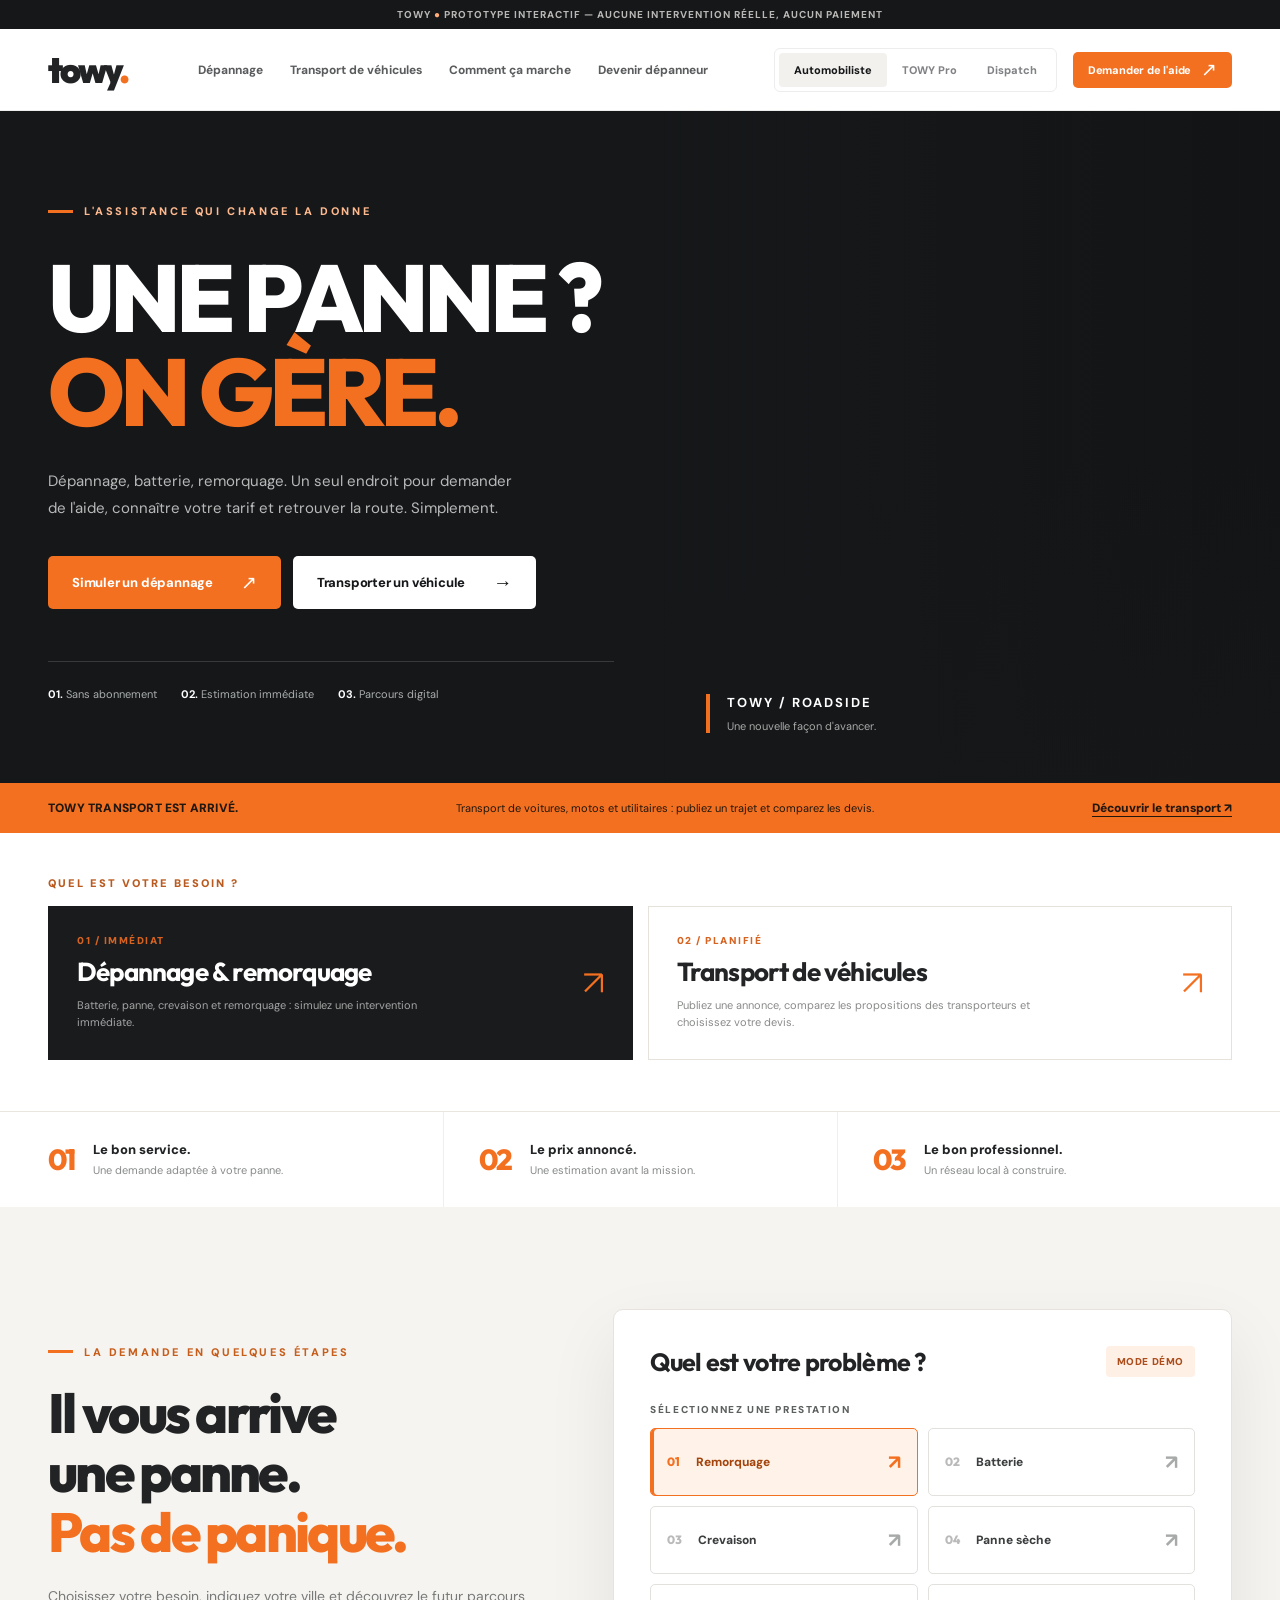
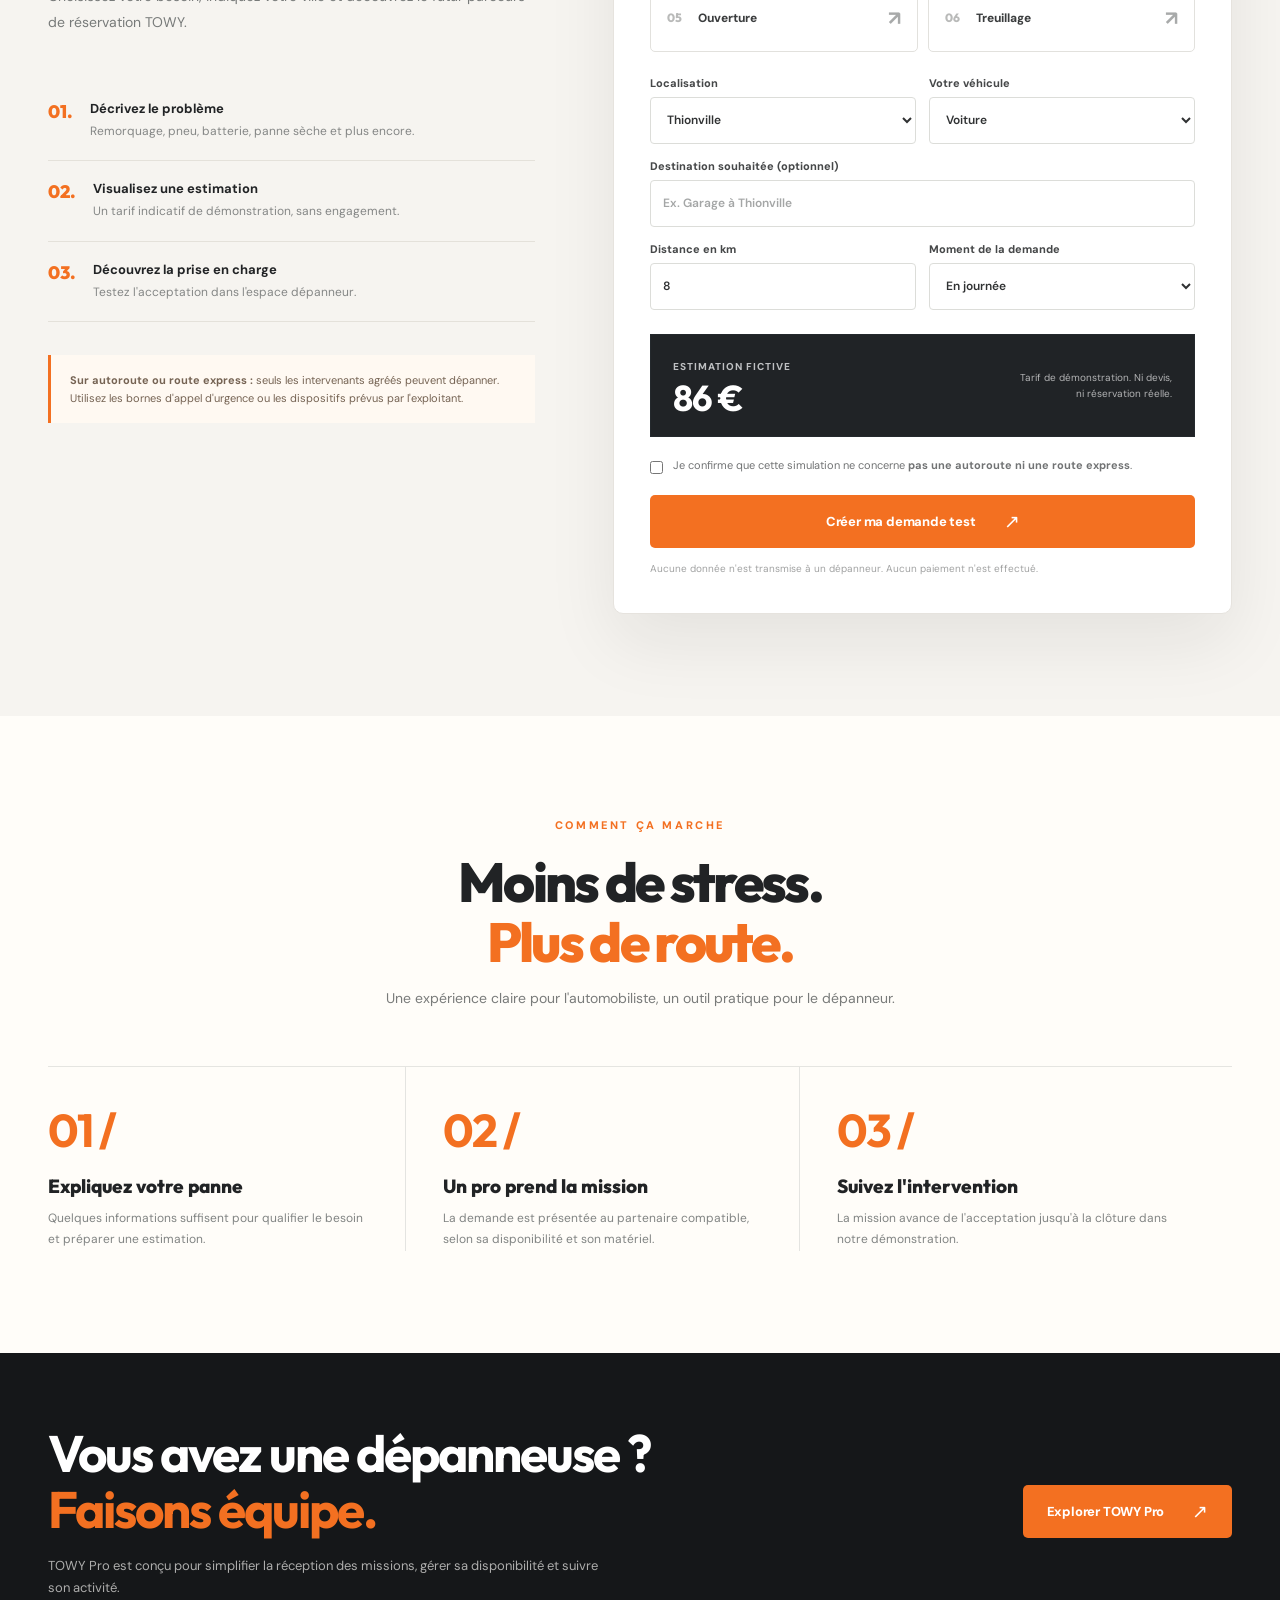
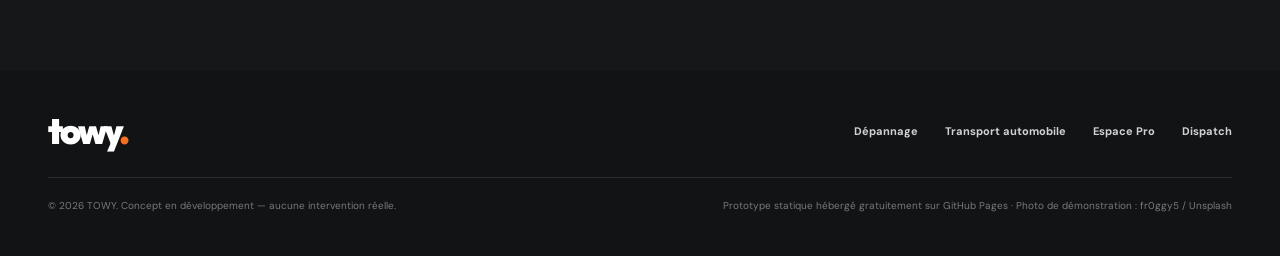
==== commit c223c357: "Expose both TOWY service lines prominently: roadside and vehicle transport marketplace" ====
--- a/index.html
+++ b/index.html
@@ -15,22 +15,22 @@
 @media(max-width:1180px){.head-links{display:none}.hero h1{font-size:85px}.hero-inner{grid-template-columns:55% 45%}.booking-wrap{gap:33px;grid-template-columns:40% 1fr}}
 @media(max-width:960px){.frame{width:min(100% - 48px,1330px)}.head .frame{gap:10px}.head-right{margin-left:auto}.hero-inner{grid-template-columns:1fr}.hero-copy{padding:68px 0 65px}.hero h1{font-size:clamp(73px,11vw,104px)}.hero-photo{min-height:450px;margin:0 -24px}.hero-photo .photo-tag{bottom:35px}.booking-wrap{grid-template-columns:1fr}.booking-copy{max-width:800px;padding:0}.offers .frame{grid-template-columns:1fr}.offer{border-left:0;border-bottom:1px solid #efefec;padding:19px 0}.offers .offer:last-child{border-bottom:0}.ops-grid{grid-template-columns:1fr}.app-grid{grid-template-columns:1fr}.section{padding:75px 0}.partner-inner{display:block}.partner-inner .btn{margin-top:30px}.head-action{display:none}}
 @media(max-width:640px){.frame{width:calc(100% - 32px)}.head{height:auto}.head .frame{flex-wrap:wrap;padding:14px 0;gap:13px}.logo{font-size:32px}.head-right{width:100%}.navswitch{width:100%;justify-content:space-between}.navswitch button{flex:1;padding:11px 7px;font-size:11px}.hero-copy{padding:54px 0 52px}.hero h1{font-size:clamp(61px,13.3vw,82px);letter-spacing:-3.2px}.hero-desc{font-size:14px}.hero-btns .btn{font-size:12px;padding:14px 17px;gap:15px}.hero-trust{gap:13px;font-size:10px;margin-top:36px}.hero-photo{min-height:330px;margin:0 -16px;background-position:50% center}.photo-tag strong{font-size:11px}.demo-stripe .frame{display:block}.stripe-inner b{display:block;margin-bottom:7px}.stripe-inner span{font-size:10px;display:block;margin-bottom:9px}.stripe-inner a{font-size:11px}.section{padding:55px 0}.large-heading{font-size:42px;letter-spacing:-1.6px}.booking-card{padding:22px 17px}.booking-card h3{font-size:22px}.booking-card .top-card{align-items:start}.demo-tag{font-size:9px}.services{gap:7px}.service{font-size:11px;padding:12px;min-height:60px}.formfields{gap:0 10px}.field{font-size:10px}.field input,.field select{font-size:11px;padding:0 8px}.field.mobile-all{grid-column:1/-1}.estimate strong{font-size:30px}.estimate p{max-width:125px}.steps{grid-template-columns:1fr;margin-top:30px}.step{border-right:0!important;margin-right:0!important;border-bottom:1px solid #e7e5e1;padding:22px 0}.step strong{font-size:32px}.step h3{margin:9px 0}.partner-cta{padding:57px 0}.partner-cta h2{font-size:39px}.foot-top{display:block}.footlinks{margin-top:27px;gap:14px;flex-wrap:wrap}.workspace-head{padding:56px 0 43px}.workspace-head .frame{display:block}.workspace-head h1{font-size:51px;letter-spacing:-2px}.workspace-head .badge{display:inline-block;margin-top:23px}.app-bg{padding:22px 0 60px}.panel{padding:22px 17px}.job{gap:13px;padding:14px}.job-title{font-size:11px}.job-price strong{font-size:18px}.metrics{grid-template-columns:repeat(2,1fr);gap:9px}.metric{padding:17px}.metric strong{font-size:28px}.panelbar{flex-wrap:wrap}.modal{padding:27px 22px}.modal .buttons .btn{flex:1}}
-</style>
+.product-switch{background:white;padding:43px 0 51px;border-bottom:1px solid #eae6df}.product-switch .product-title{font-size:11px;letter-spacing:2px;font-weight:900;color:#b95b20;text-transform:uppercase;margin-bottom:16px}.product-grid{display:grid;grid-template-columns:1fr 1fr;gap:15px}.product-item{border:1px solid #e6e1da;display:flex;gap:20px;justify-content:space-between;align-items:center;padding:27px 28px;color:#222426;text-decoration:none;transition:.2s}.product-item:hover{border-color:#f37021;background:#fff7f0;transform:translateY(-2px)}.product-item.dark{background:#191b1d;border-color:#191b1d;color:white}.product-item.dark:hover{border-color:#f37021}.product-item small{display:block;font-size:10px;font-weight:900;letter-spacing:1.5px;color:#d76321;margin-bottom:10px}.product-item strong{display:block;font-family:Outfit,sans-serif;font-size:26px;letter-spacing:-.8px;line-height:1.18}.product-item p{font-size:11px;line-height:1.6;color:#888b88;margin-top:9px;max-width:390px}.product-item.dark p{color:#a4a5a4}.product-item .right-arrow{font-size:35px;color:#f37021;flex:none;font-weight:300}@media(max-width:720px){.product-switch{padding:30px 0}.product-grid{grid-template-columns:1fr}.product-item{padding:22px}.product-item strong{font-size:23px}}</style>
 </head><body>
 <div class="top">TOWY <span>●</span> PROTOTYPE INTERACTIF — AUCUNE INTERVENTION RÉELLE, AUCUN PAIEMENT</div>
 <header class="head"><div class="frame"><a href="#accueil" class="logo" data-go="client" aria-label="TOWY accueil">towy<i>.</i></a>
-<nav class="head-links"><a href="#services" data-scroll="services">Nos services</a><a href="#comment" data-scroll="comment">Comment ça marche</a><a href="#partenaires" data-scroll="partenaires">Devenir dépanneur</a></nav>
+<nav class="head-links"><a href="#services" data-scroll="services">Dépannage</a><a href="./transport.html">Transport de véhicules</a><a href="#comment" data-scroll="comment">Comment ça marche</a><a href="#partenaires" data-scroll="partenaires">Devenir dépanneur</a></nav>
 <div class="head-right"><div class="navswitch" aria-label="Espaces TOWY"><button class="active" data-go="client">Automobiliste</button><button data-go="pro">TOWY Pro</button><button data-go="ops">Dispatch</button></div><button class="btn orange head-action small" data-scroll="services">Demander de l'aide <span class="arr">↗</span></button></div>
 </div></header>
 <main>
 <section id="client" class="view active">
 <section class="hero" id="accueil"><div class="frame hero-inner"><div class="hero-copy"><div class="eyebrow">L'assistance qui change la donne</div><h1>UNE PANNE ?<br><em>ON GÈRE.</em></h1>
 <p class="hero-desc">Dépannage, batterie, remorquage. Un seul endroit pour demander de l'aide, connaître votre tarif et retrouver la route. Simplement.</p>
-<div class="hero-btns"><button class="btn orange" data-scroll="services">Simuler un dépannage <span class="arr">↗</span></button><button class="btn white" data-go="pro">Je suis dépanneur <span class="arr">→</span></button></div>
+<div class="hero-btns"><button class="btn orange" data-scroll="services">Simuler un dépannage <span class="arr">↗</span></button><a class="btn white" href="./transport.html">Transporter un véhicule <span class="arr">→</span></a></div>
 <div class="hero-trust"><span><b>01.</b> Sans abonnement</span><span><b>02.</b> Estimation immédiate</span><span><b>03.</b> Parcours digital</span></div></div>
 <div class="hero-photo" role="img" aria-label="Véhicule transporté sur une dépanneuse"><div class="photo-tag"><strong>TOWY / Roadside</strong><span>Une nouvelle façon d'avancer.</span></div></div></div></section>
-<div class="demo-stripe"><div class="frame stripe-inner"><b>LA ROUTE CONTINUE AVEC TOWY.</b><span>Première zone envisagée : Thionville, Metz et la Moselle.</span><a href="#services" data-scroll="services">Tester la plateforme ↗</a></div></div>
-<div class="offers"><div class="frame"><div class="offer"><span class="offer-number">01</span><div><b>Le bon service.</b><p>Une demande adaptée à votre panne.</p></div></div><div class="offer"><span class="offer-number">02</span><div><b>Le prix annoncé.</b><p>Une estimation avant la mission.</p></div></div><div class="offer"><span class="offer-number">03</span><div><b>Le bon professionnel.</b><p>Un réseau local à construire.</p></div></div></div></div>
+<div class="demo-stripe"><div class="frame stripe-inner"><b>TOWY TRANSPORT EST ARRIVÉ.</b><span>Transport de voitures, motos et utilitaires : publiez un trajet et comparez les devis.</span><a href="./transport.html">Découvrir le transport ↗</a></div></div>
+<section class="product-switch"><div class="frame"><div class="product-title">Quel est votre besoin ?</div><div class="product-grid"><a class="product-item dark" href="#services" data-scroll="services"><div><small>01 / IMMÉDIAT</small><strong>Dépannage & remorquage</strong><p>Batterie, panne, crevaison et remorquage : simulez une intervention immédiate.</p></div><span class="right-arrow">↗</span></a><a class="product-item" href="./transport.html"><div><small>02 / PLANIFIÉ</small><strong>Transport de véhicules</strong><p>Publiez une annonce, comparez les propositions des transporteurs et choisissez votre devis.</p></div><span class="right-arrow">↗</span></a></div></div></section><div class="offers"><div class="frame"><div class="offer"><span class="offer-number">01</span><div><b>Le bon service.</b><p>Une demande adaptée à votre panne.</p></div></div><div class="offer"><span class="offer-number">02</span><div><b>Le prix annoncé.</b><p>Une estimation avant la mission.</p></div></div><div class="offer"><span class="offer-number">03</span><div><b>Le bon professionnel.</b><p>Un réseau local à construire.</p></div></div></div></div>
 <section class="section alt" id="services"><div class="frame booking-wrap"><div class="booking-copy"><div class="eyebrow" style="color:#c75d1b">La demande en quelques étapes</div><h2 class="large-heading">Il vous arrive<br>une panne.<br><em>Pas de panique.</em></h2>
 <p class="section-lead">Choisissez votre besoin, indiquez votre ville et découvrez le futur parcours de réservation TOWY.</p>
 <div class="booking-points"><div class="booking-point"><span class="num">01.</span><div><b>Décrivez le problème</b><p>Remorquage, pneu, batterie, panne sèche et plus encore.</p></div></div><div class="booking-point"><span class="num">02.</span><div><b>Visualisez une estimation</b><p>Un tarif indicatif de démonstration, sans engagement.</p></div></div><div class="booking-point"><span class="num">03.</span><div><b>Découvrez la prise en charge</b><p>Testez l'acceptation dans l'espace dépanneur.</p></div></div></div>
@@ -72,7 +72,7 @@
 <div class="tblbox"><table><thead><tr><th>Mission</th><th>Service</th><th>Ville</th><th>Prix démo</th><th>Dépanneur</th><th>Statut</th><th>Action</th></tr></thead><tbody id="rows"></tbody></table></div><p class="muted-note">TOWY ne reçoit aucune commission réelle dans cette maquette.</p></section>
 <aside class="panel"><h2>Le réseau test</h2><p class="sub">Professionnels fictifs pour la démonstration</p><div id="partners"></div><button class="btn outline full" style="margin-top:25px" data-go="pro">Accéder à TOWY Pro <span class="arr">↗</span></button></aside></div><div style="text-align:right;margin-top:23px"><button class="btn outline small" id="resetAll">Réinitialiser la démo</button></div></div></div></section>
 </main>
-<footer class="footer"><div class="frame"><div class="foot-top"><a class="logo" href="#accueil" data-go="client">towy<i>.</i></a><nav class="footlinks"><a href="#services" data-scroll="services">Services</a><a href="#pro" data-go="pro">Espace Pro</a><a href="#ops" data-go="ops">Dispatch</a></nav></div>
+<footer class="footer"><div class="frame"><div class="foot-top"><a class="logo" href="#accueil" data-go="client">towy<i>.</i></a><nav class="footlinks"><a href="#services" data-scroll="services">Dépannage</a><a href="./transport.html">Transport automobile</a><a href="#pro" data-go="pro">Espace Pro</a><a href="#ops" data-go="ops">Dispatch</a></nav></div>
 <div class="footbottom"><span>© 2026 TOWY. Concept en développement — aucune intervention réelle.</span><span>Prototype statique hébergé gratuitement sur GitHub Pages · Photo de démonstration : fr0ggy5 / Unsplash</span></div></div></footer>
 <div class="modalback" id="modal" role="dialog" aria-modal="true" aria-labelledby="modalTitle"><div class="modal"><button id="closeModal" class="close" aria-label="Fermer">×</button><div class="check">✓</div><h2 id="modalTitle">Demande test créée.</h2><p>Cette mission est disponible dans l'espace TOWY Pro. Tu peux l'accepter et la terminer pour voir le circuit complet.</p><div class="receipt" id="receipt"></div><div class="buttons"><button class="btn orange" data-go="pro">Voir côté dépanneur <span class="arr">↗</span></button><button class="btn outline" data-go="ops">Voir le dispatch</button></div><p style="font-size:10px;margin-top:17px">Démo uniquement. En cas de panne réelle, contactez un service d'assistance opérationnel.</p></div></div>
 <div class="toast" id="toast" role="status"></div>
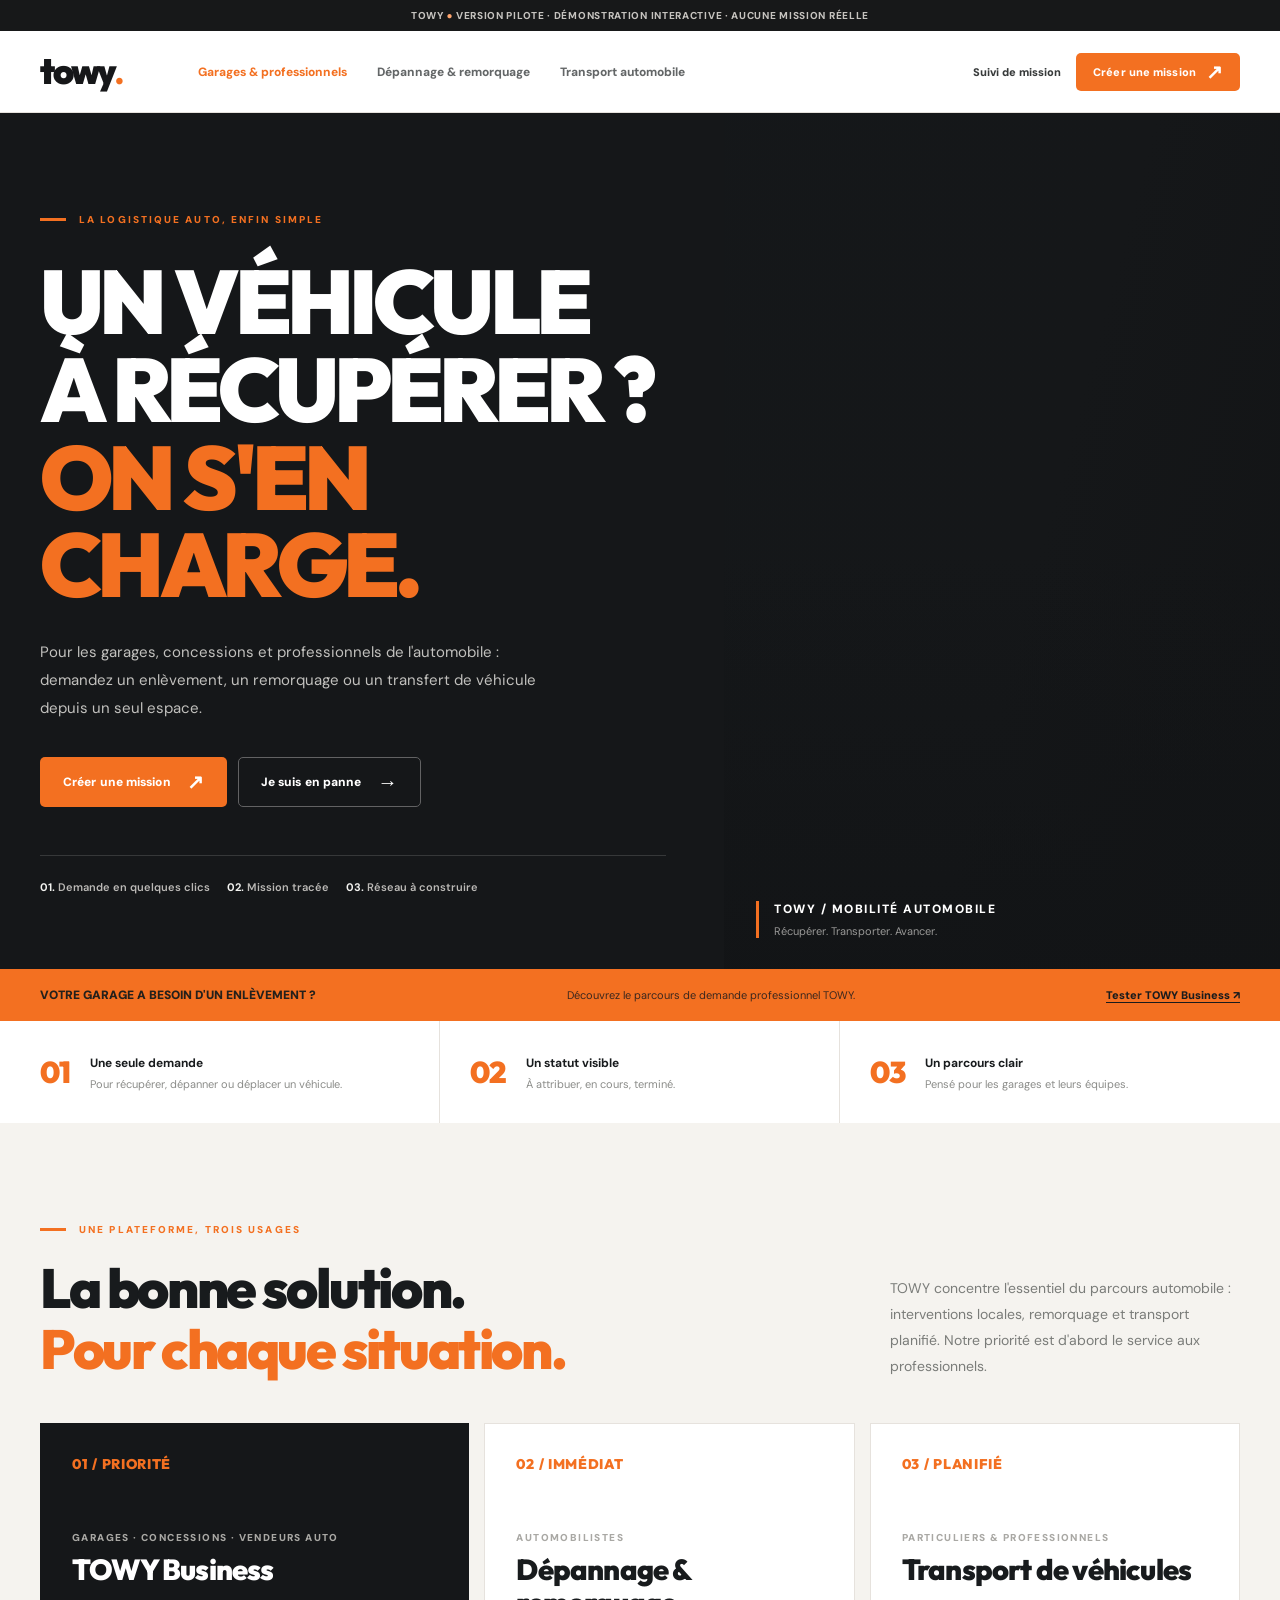
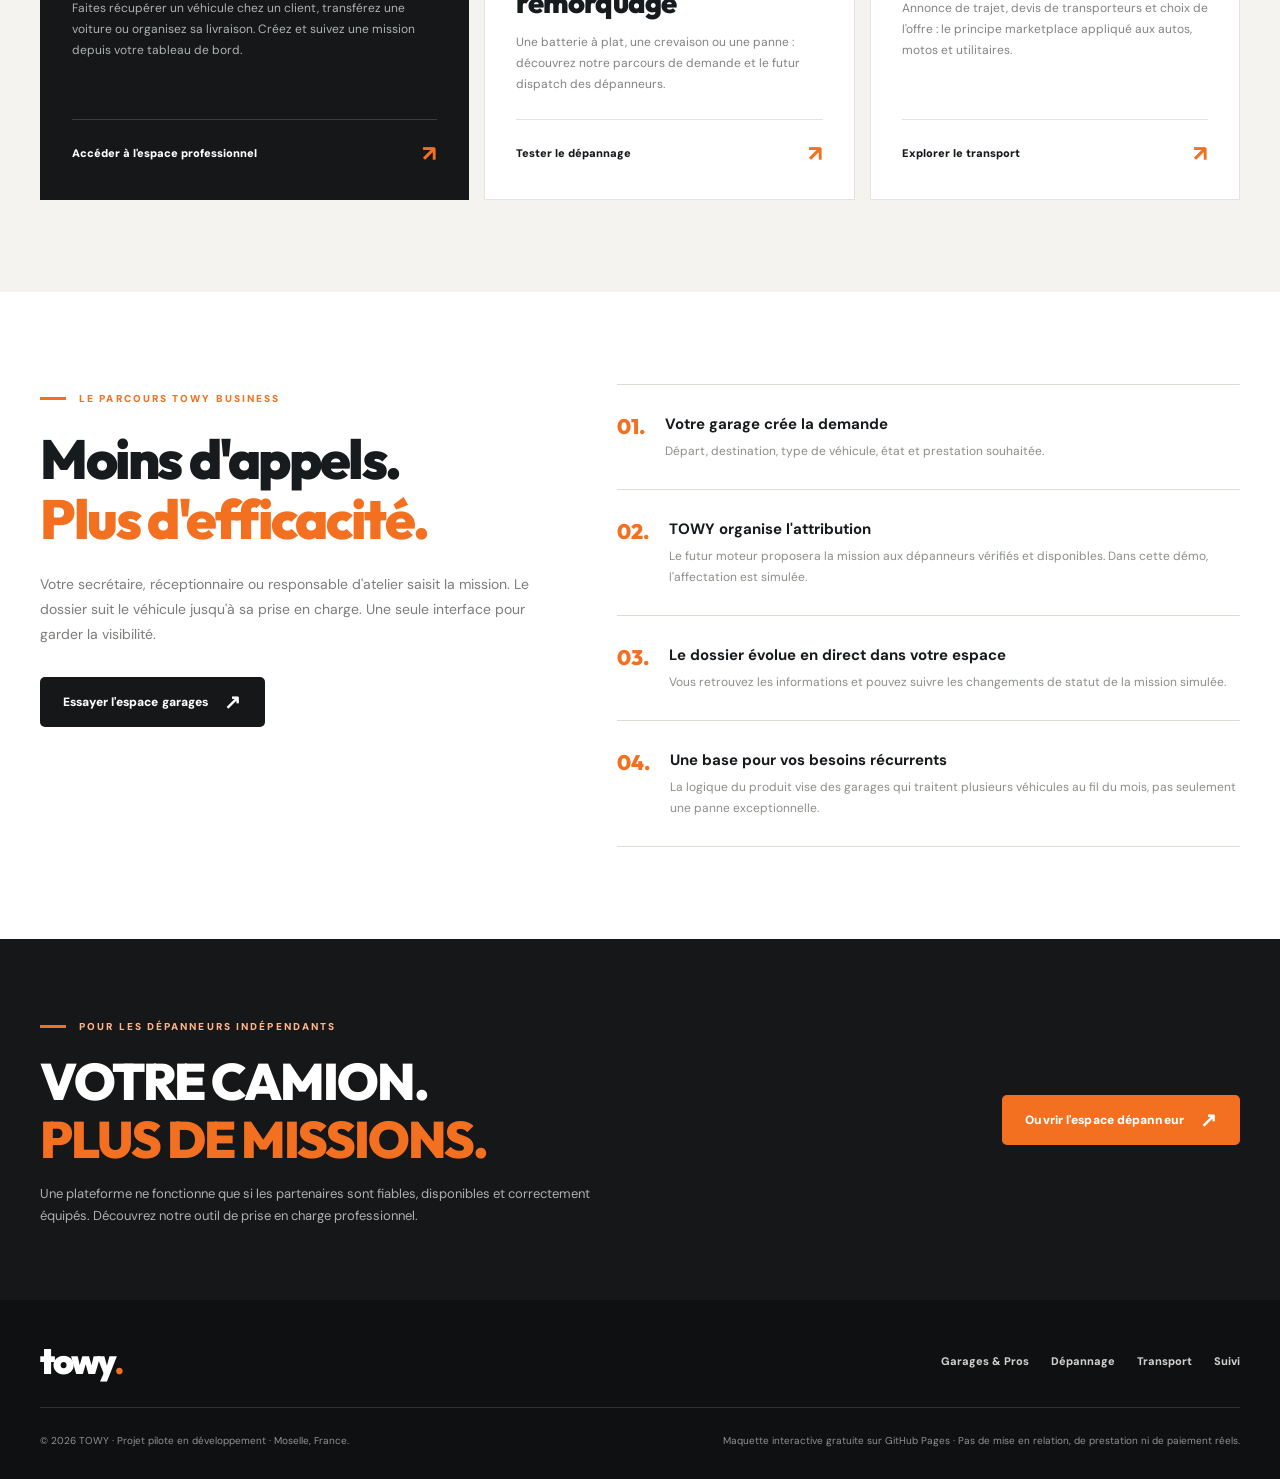
==== commit b6f3bf30: "Launch TOWY as B2B-first French garage recovery platform with three coherent service journeys" ====
--- a/index.html
+++ b/index.html
@@ -1,124 +1,20 @@
 <!doctype html>
-<html lang="fr">
-<head>
-<meta charset="utf-8"><meta name="viewport" content="width=device-width,initial-scale=1">
-<meta name="theme-color" content="#151719"><meta name="description" content="TOWY — Le dépannage automobile, repensé. Maquette interactive avec demande d'assistance, espace dépanneur et dispatch.">
-<title>TOWY — Ne restez pas sur le bord de la route.</title>
-<link rel="preconnect" href="https://fonts.googleapis.com"><link rel="preconnect" href="https://fonts.gstatic.com" crossorigin>
-<link href="https://fonts.googleapis.com/css2?family=DM+Sans:wght@400;500;600;700;800&family=Outfit:wght@400;500;600;700;800;900&display=swap" rel="stylesheet">
-<style>
-:root{--orange:#F37021;--orange-hover:#df6015;--dark:#151719;--dark-2:#202327;--paper:#f6f4f0;--cream:#fffdf9;--ink:#212325;--muted:#757678;--stroke:#e3e2df;--green:#22745e;--shadow:0 28px 70px rgba(24,24,21,.08)}
-*{box-sizing:border-box}html{scroll-behavior:smooth}body{margin:0;background:var(--cream);color:var(--ink);font-family:"DM Sans",Arial,sans-serif;-webkit-font-smoothing:antialiased}button,input,select{font:inherit}button{cursor:pointer}button:disabled{opacity:.47;cursor:not-allowed}a{color:inherit;text-decoration:none}h1,h2,h3,p{margin:0}button:focus-visible,input:focus-visible,select:focus-visible,a:focus-visible{outline:3px solid #ffac75;outline-offset:3px}.frame{width:min(1330px,calc(100% - 96px));margin:auto}.eyebrow{font-weight:800;font-size:11px;text-transform:uppercase;letter-spacing:2.6px;display:flex;align-items:center;gap:11px}.eyebrow:before{content:"";width:25px;height:3px;background:var(--orange)}.btn{border:1px solid transparent;border-radius:5px;padding:17px 23px;display:inline-flex;align-items:center;justify-content:center;gap:28px;font-weight:800;font-size:13px;letter-spacing:-.2px;transition:.2s}.btn:hover{transform:translateY(-2px)}.btn.orange{background:var(--orange);color:white}.btn.orange:hover{background:var(--orange-hover)}.btn.black{background:var(--dark);color:white}.btn.white{background:white;color:var(--dark)}.btn.outline{border:1px solid #d8d8d5;background:white;color:var(--dark)}.btn.small{font-size:11px;padding:10px 14px;gap:10px}.btn.full{width:100%}.arr{font-family:Arial,sans-serif;font-size:19px;font-weight:400;line-height:0;vertical-align:-1px}.top{background:#151719;color:#b9b8b5;text-align:center;padding:8px 15px;font-size:10px;font-weight:750;letter-spacing:1px}.top span{color:#ffac77}.head{height:82px;background:#fff;border-bottom:1px solid #ededeb;z-index:10;position:relative}.head .frame{height:100%;display:flex;align-items:center;gap:36px}.logo{font-family:"Outfit",sans-serif;font-size:36px;letter-spacing:-2.8px;font-weight:900;text-transform:lowercase;line-height:1}.logo i{color:var(--orange);font-style:normal}.head-links{display:flex;gap:27px;margin-left:35px;font-size:12px;font-weight:750;color:#595b5d}.head-links a:hover{color:var(--orange)}.head-right{margin-left:auto;display:flex;align-items:center;gap:8px}.navswitch{display:flex;align-items:center;gap:0;border:1px solid #ededed;padding:4px;border-radius:6px}.navswitch button{background:transparent;border:0;border-radius:4px;padding:10px 15px;color:#818285;font-size:11px;font-weight:800}.navswitch button.active{color:var(--dark);background:#f3f1ee}.head-action{margin-left:8px;white-space:nowrap}.view{display:none}.view.active{display:block}
-.hero{background:var(--dark);color:white;position:relative;overflow:hidden}.hero-inner{min-height:665px;display:grid;grid-template-columns:52% 48%;align-items:stretch}.hero-copy{padding:93px 50px 82px 0;position:relative;z-index:2}.hero-copy .eyebrow{color:#ffb98e}.hero h1{font-family:"Outfit",sans-serif;font-weight:800;letter-spacing:-5px;line-height:.99;font-size:clamp(72px,7.4vw,112px);margin:33px 0 29px}.hero h1 em{font-style:normal;color:var(--orange)}.hero-desc{font-size:15px;line-height:1.85;max-width:480px;color:#b8bab9}.hero-btns{display:flex;align-items:center;gap:12px;margin-top:33px;flex-wrap:wrap}.hero-trust{border-top:1px solid #ffffff25;margin-top:52px;padding-top:25px;display:flex;gap:24px;flex-wrap:wrap;color:#aaaead;font-size:11px}.hero-trust b{color:#fff}.hero-photo{position:relative;margin-right:min(-48px,calc((1330px - 100vw)/2));min-height:560px;background-image:linear-gradient(90deg,rgba(21,23,25,.3),rgba(21,23,25,.02) 30%,rgba(10,10,10,.24)),url("https://images.unsplash.com/photo-1730514785075-b065c757b653?auto=format&fit=crop&w=1500&q=85");background-size:cover;background-position:center;isolation:isolate}.hero-photo:after{content:"";position:absolute;inset:0;background:linear-gradient(0deg,#151719b8 0%,transparent 47%)}.hero-photo .photo-tag{z-index:1;position:absolute;bottom:50px;left:42px;border-left:4px solid var(--orange);padding-left:17px}.photo-tag strong{font-size:13px;letter-spacing:2px;text-transform:uppercase;display:block}.photo-tag span{color:#f3f1eeaa;font-size:11px;display:block;margin-top:8px}.demo-stripe{background:var(--orange);color:#22170e}.stripe-inner{display:flex;justify-content:space-between;align-items:center;gap:15px;padding:17px 0}.stripe-inner b{font-size:12px;font-weight:850;letter-spacing:.2px}.stripe-inner span{font-size:11px}.stripe-inner a{font-weight:850;font-size:12px;text-decoration:underline;text-underline-offset:4px;white-space:nowrap}
-.offers{background:#fff}.offers .frame{display:grid;grid-template-columns:repeat(3,1fr);gap:0}.offer{padding:29px 35px;display:flex;align-items:center;gap:19px;border-left:1px solid #efefed}.offer:first-child{border-left:0;padding-left:0}.offer-number{color:var(--orange);font-family:"Outfit",sans-serif;font-size:29px;font-weight:800;letter-spacing:-2px}.offer b{display:block;font-weight:850;font-size:13px}.offer p{color:#888b8a;font-size:11px;margin-top:5px}.section{padding:102px 0}.section.alt{background:var(--paper)}.large-heading{font-family:"Outfit",sans-serif;font-weight:800;font-size:clamp(41px,4.3vw,64px);line-height:1.08;letter-spacing:-2.7px}.large-heading em{color:var(--orange);font-style:normal}.section-lead{color:#777a79;line-height:1.85;font-size:14px;max-width:490px;margin-top:23px}.booking-wrap{display:grid;grid-template-columns:42% minmax(0,1fr);gap:68px;align-items:start}.booking-copy{padding:36px 10px 0 0}.booking-copy .eyebrow{margin-bottom:24px}.booking-points{display:grid;gap:0;margin-top:45px}.booking-point{display:flex;align-items:flex-start;gap:17px;padding:19px 0;border-bottom:1px solid #e4e1da}.booking-point .num{font-weight:850;color:var(--orange);font-family:"Outfit",sans-serif;font-size:18px}.booking-point b{display:block;font-size:13px}.booking-point p{color:#858786;font-size:12px;line-height:1.7;margin-top:4px}.safety-note{background:#fff9f2;border-left:3px solid var(--orange);color:#756353;font-size:11px;line-height:1.65;padding:16px 19px;margin-top:33px}.booking-card{background:white;border:1px solid #e6e3de;box-shadow:var(--shadow);border-radius:10px;padding:36px}.booking-card .top-card{display:flex;justify-content:space-between;align-items:center;gap:10px;margin-bottom:25px}.booking-card h3{font-family:"Outfit";font-size:25px;letter-spacing:-.7px}.demo-tag{font-size:10px;font-weight:850;text-transform:uppercase;letter-spacing:.6px;background:#fff0e6;color:#ac4d1c;padding:9px 11px;border-radius:4px;white-space:nowrap}.fieldtitle{color:#5d6060;font-size:10px;letter-spacing:1.6px;font-weight:850;text-transform:uppercase;display:block;margin-bottom:12px}.services{display:grid;grid-template-columns:repeat(2,minmax(0,1fr));gap:10px}.service{border:1px solid #e2e1dd;border-radius:5px;background:white;display:flex;align-items:center;justify-content:space-between;min-height:68px;padding:14px 16px;text-align:left;font-size:12px;font-weight:800;color:#3b3d3e;transition:.2s}.service .service-no{font-family:"Outfit",sans-serif;color:#b9bab9;font-size:12px;margin-right:13px}.service .service-arrow{color:#a8aaaa;font-size:20px;margin-left:10px}.service:hover{border-color:var(--orange)}.service.active{background:#fff3e9;border-color:var(--orange);box-shadow:inset 3px 0 var(--orange);color:#a4440d}.service.active .service-no,.service.active .service-arrow{color:var(--orange)}.formfields{margin-top:24px;display:grid;grid-template-columns:1fr 1fr;gap:0 13px}.field{display:block;font-weight:800;font-size:11px;color:#464849;margin-bottom:15px}.field input,.field select{width:100%;height:47px;padding:0 12px;border:1px solid #dcddd9;border-radius:4px;background:#fff;color:#303233;font-weight:600;margin-top:7px;outline:none;font-size:12px}.field input:focus,.field select:focus{border-color:var(--orange);box-shadow:0 0 0 3px #f3702120}.field input::placeholder{color:#a4a6a6}.field.all{grid-column:1/-1}.estimate{border:1px solid #24292d;background:#202326;color:#fff;display:flex;justify-content:space-between;align-items:center;gap:20px;padding:19px 22px;margin-top:9px}.estimate small{color:#bec0c2;font-size:10px;letter-spacing:1px;text-transform:uppercase;font-weight:800}.estimate strong{display:block;font-family:"Outfit",sans-serif;font-size:36px;line-height:1.1;margin-top:3px;letter-spacing:-1px}.estimate p{font-size:10px;color:#b2b3b4;line-height:1.6;text-align:right;max-width:160px}.agree{display:flex;gap:10px;color:#717374;font-size:11px;line-height:1.6;margin:20px 0}.agree input{margin:3px 0 0;accent-color:var(--orange)}.fineprint{font-size:10px;color:#a1a2a2;line-height:1.6;margin-top:13px}.how-head{text-align:center;max-width:600px;margin:auto}.how-head .eyebrow{justify-content:center;margin-bottom:20px}.how-head .eyebrow:before{display:none}.how-head p{color:#797b7a;margin-top:16px;line-height:1.7;font-size:14px}.steps{display:grid;grid-template-columns:repeat(3,1fr);gap:0;margin-top:55px;border-top:1px solid #e5e5e1}.step{padding:34px 37px 0 0}.step:not(:last-child){border-right:1px solid #e4e4e1;margin-right:37px}.step strong{font-family:"Outfit";font-size:46px;letter-spacing:-2px;color:var(--orange);display:block}.step h3{font-size:19px;font-family:"Outfit";font-weight:800;margin:15px 0 10px}.step p{color:#818483;line-height:1.8;font-size:12px}.partner-cta{background:var(--dark);color:white;padding:72px 0}.partner-inner{display:flex;align-items:center;gap:50px;justify-content:space-between}.partner-cta h2{font-family:"Outfit";font-size:clamp(38px,4vw,56px);line-height:1.1;letter-spacing:-2px;max-width:700px}.partner-cta h2 em{font-style:normal;color:var(--orange)}.partner-cta p{color:#adadac;font-size:13px;line-height:1.7;margin-top:17px;max-width:570px}.footer{background:#111315;color:#777a7b;padding:42px 0}.foot-top{display:flex;align-items:center;justify-content:space-between;gap:20px;padding-bottom:28px;border-bottom:1px solid #ffffff1c}.footer .logo{color:#fff}.footlinks{display:flex;gap:27px;font-size:11px;font-weight:750;color:#d0d1d1}.footbottom{display:flex;justify-content:space-between;gap:20px;flex-wrap:wrap;margin-top:20px;font-size:10px;line-height:1.6}
-.workspace-head{background:#17191b;color:white;padding:76px 0 58px}.workspace-head .eyebrow{color:#ffb489;margin-bottom:22px}.workspace-head h1{font-family:"Outfit";font-size:clamp(52px,5.3vw,79px);line-height:1.02;letter-spacing:-3.5px}.workspace-head h1 em{font-style:normal;color:var(--orange)}.workspace-head p{max-width:620px;color:#b6b7b8;font-size:14px;line-height:1.8;margin-top:22px}.workspace-head .frame{display:flex;justify-content:space-between;gap:30px;align-items:end}.workspace-head .badge{color:#ffb48a;border:1px solid #5b3d30;background:#35271f;font-size:10px;font-weight:800;padding:11px 13px;border-radius:4px}.app-bg{background:#f4f3f0;min-height:650px;padding:38px 0 95px}.app-grid{display:grid;grid-template-columns:328px minmax(0,1fr);gap:19px;align-items:start}.app-column{display:grid;gap:19px}.panel{background:white;border:1px solid #e4e3df;padding:28px;border-radius:7px}.panel h2{font-family:"Outfit",sans-serif;font-size:20px;font-weight:800;letter-spacing:-.3px}.panel .sub{color:#898b89;font-size:11px;margin-top:6px;line-height:1.7}.panelbar{display:flex;align-items:center;justify-content:space-between;gap:14px;margin-bottom:22px}.panelbar .number{color:var(--orange);font-size:13px;font-weight:850}.company{margin-top:23px;background:#1e2022;color:white;padding:21px;border-left:4px solid var(--orange)}.company strong{font-size:15px;display:block}.company small{color:#aaaead;font-size:11px;margin-top:8px;display:block}.toggle{display:flex;justify-content:space-between;gap:8px;align-items:center;margin-top:17px;border:1px solid #e8e6e1;padding:14px 13px}.toggle span{font-size:11px;font-weight:800}.toggle input{appearance:none;background:#c1c1bc;width:45px;height:25px;border-radius:30px;position:relative;margin:0}.toggle input:before{content:"";position:absolute;left:3px;top:3px;border-radius:50%;background:white;width:19px;height:19px;transition:.2s}.toggle input:checked{background:var(--orange)}.toggle input:checked:before{transform:translateX(20px)}.muted-note{font-size:10px;color:#999b99;line-height:1.7;margin-top:16px}.job{border:1px solid #e5e4e0;padding:19px;display:flex;justify-content:space-between;align-items:center;gap:22px;margin-top:11px}.job-title{font-size:12px;font-weight:850}.job-meta{color:#858786;font-size:11px;margin-top:6px;line-height:1.6}.job-price{text-align:right;flex:none}.job-price strong{font-family:"Outfit";font-size:23px;font-weight:800;display:block;letter-spacing:-.6px;margin-bottom:10px}.job .btn{font-size:10px;padding:10px 13px;gap:8px}.empty{padding:43px 20px;background:#faf9f7;color:#91928f;font-size:12px;text-align:center;margin-top:16px;line-height:1.8;border:1px dashed #e2dfd8}.metrics{display:grid;grid-template-columns:repeat(4,1fr);gap:14px;margin-bottom:19px}.metric{background:white;border:1px solid #e3e2df;padding:24px;border-top:3px solid var(--orange)}.metric label{color:#818381;font-size:11px;font-weight:700;display:block}.metric strong{display:block;font-family:"Outfit";font-weight:800;font-size:34px;margin:12px 0 5px;letter-spacing:-1.4px}.metric small{font-size:10px;color:#a5a6a3}.ops-grid{display:grid;grid-template-columns:minmax(0,1fr) 285px;gap:19px}.filters{display:flex;gap:6px;flex-wrap:wrap;margin:20px 0}.filter{border:1px solid #e8e6e2;background:#fff;color:#6e706f;font-weight:800;font-size:10px;padding:10px 13px}.filter.active{border-color:#f37021;background:#fff1e7;color:#b35017}.tblbox{overflow:auto}table{width:100%;border-collapse:collapse;text-align:left;min-width:700px}th{text-transform:uppercase;font-size:9px;color:#969794;letter-spacing:.7px;border-bottom:1px solid #e8e6e2;padding:14px 9px}td{padding:16px 9px;font-size:11px;color:#666866;border-bottom:1px solid #f1f0ed}td b{color:#262927}.status{display:inline-block;background:#fff0df;color:#a34f15;font-size:10px;font-weight:800;padding:7px 10px;white-space:nowrap}.status.accepted{background:#e9ebfc;color:#4354a2}.status.done{background:#e4f4eb;color:#21704c}.status.cancelled{background:#fbe9e7;color:#ad4a42}.action{background:var(--dark);color:white;border:0;padding:10px 12px;font-size:10px;font-weight:800;border-radius:3px}.action:hover{background:#393b3d}.action.finish{background:#e4f4e8;color:#1e7150}.action.cancel{background:#ffece3;color:#a74e19}.partner-row{display:flex;justify-content:space-between;gap:10px;align-items:center;padding:18px 0;border-bottom:1px solid #eeeae4}.partner-row:last-child{border:0}.partner-row b{font-size:11px;display:block}.partner-row p{font-size:10px;color:#999996;line-height:1.7;margin-top:5px}.dot{display:inline-block;width:9px;height:9px;border-radius:50%;background:#bbb}.dot.on{background:#27a879}.modalback{position:fixed;inset:0;z-index:100;background:#0a0a0bd1;display:none;align-items:center;justify-content:center;padding:20px}.modalback.open{display:flex}.modal{position:relative;background:#fff;width:min(465px,100%);padding:37px;border-top:6px solid var(--orange)}.modal h2{font-family:"Outfit";font-size:32px;line-height:1.2;letter-spacing:-1.2px;margin:14px 0}.modal p{font-size:12px;color:#747573;line-height:1.7}.modal .check{background:#fff0e5;color:var(--orange);font-family:"Outfit";font-weight:900;font-size:26px;width:48px;height:48px;display:grid;place-items:center}.modal .close{border:0;background:transparent;position:absolute;top:18px;right:18px;font-size:25px;color:#6f716e}.modal .receipt{margin:25px 0;padding:19px;border:1px solid #eae5de}.modal .receipt strong{display:block;font-size:13px}.modal .receipt small{font-size:11px;color:#8f918e;display:block;margin-top:6px}.modal .buttons{display:flex;gap:10px;flex-wrap:wrap}.toast{position:fixed;bottom:24px;right:24px;background:#202225;color:white;font-size:12px;font-weight:800;padding:16px 20px;z-index:110;display:none;border-left:4px solid var(--orange)}.toast.show{display:block}
-@media(max-width:1180px){.head-links{display:none}.hero h1{font-size:85px}.hero-inner{grid-template-columns:55% 45%}.booking-wrap{gap:33px;grid-template-columns:40% 1fr}}
-@media(max-width:960px){.frame{width:min(100% - 48px,1330px)}.head .frame{gap:10px}.head-right{margin-left:auto}.hero-inner{grid-template-columns:1fr}.hero-copy{padding:68px 0 65px}.hero h1{font-size:clamp(73px,11vw,104px)}.hero-photo{min-height:450px;margin:0 -24px}.hero-photo .photo-tag{bottom:35px}.booking-wrap{grid-template-columns:1fr}.booking-copy{max-width:800px;padding:0}.offers .frame{grid-template-columns:1fr}.offer{border-left:0;border-bottom:1px solid #efefec;padding:19px 0}.offers .offer:last-child{border-bottom:0}.ops-grid{grid-template-columns:1fr}.app-grid{grid-template-columns:1fr}.section{padding:75px 0}.partner-inner{display:block}.partner-inner .btn{margin-top:30px}.head-action{display:none}}
-@media(max-width:640px){.frame{width:calc(100% - 32px)}.head{height:auto}.head .frame{flex-wrap:wrap;padding:14px 0;gap:13px}.logo{font-size:32px}.head-right{width:100%}.navswitch{width:100%;justify-content:space-between}.navswitch button{flex:1;padding:11px 7px;font-size:11px}.hero-copy{padding:54px 0 52px}.hero h1{font-size:clamp(61px,13.3vw,82px);letter-spacing:-3.2px}.hero-desc{font-size:14px}.hero-btns .btn{font-size:12px;padding:14px 17px;gap:15px}.hero-trust{gap:13px;font-size:10px;margin-top:36px}.hero-photo{min-height:330px;margin:0 -16px;background-position:50% center}.photo-tag strong{font-size:11px}.demo-stripe .frame{display:block}.stripe-inner b{display:block;margin-bottom:7px}.stripe-inner span{font-size:10px;display:block;margin-bottom:9px}.stripe-inner a{font-size:11px}.section{padding:55px 0}.large-heading{font-size:42px;letter-spacing:-1.6px}.booking-card{padding:22px 17px}.booking-card h3{font-size:22px}.booking-card .top-card{align-items:start}.demo-tag{font-size:9px}.services{gap:7px}.service{font-size:11px;padding:12px;min-height:60px}.formfields{gap:0 10px}.field{font-size:10px}.field input,.field select{font-size:11px;padding:0 8px}.field.mobile-all{grid-column:1/-1}.estimate strong{font-size:30px}.estimate p{max-width:125px}.steps{grid-template-columns:1fr;margin-top:30px}.step{border-right:0!important;margin-right:0!important;border-bottom:1px solid #e7e5e1;padding:22px 0}.step strong{font-size:32px}.step h3{margin:9px 0}.partner-cta{padding:57px 0}.partner-cta h2{font-size:39px}.foot-top{display:block}.footlinks{margin-top:27px;gap:14px;flex-wrap:wrap}.workspace-head{padding:56px 0 43px}.workspace-head .frame{display:block}.workspace-head h1{font-size:51px;letter-spacing:-2px}.workspace-head .badge{display:inline-block;margin-top:23px}.app-bg{padding:22px 0 60px}.panel{padding:22px 17px}.job{gap:13px;padding:14px}.job-title{font-size:11px}.job-price strong{font-size:18px}.metrics{grid-template-columns:repeat(2,1fr);gap:9px}.metric{padding:17px}.metric strong{font-size:28px}.panelbar{flex-wrap:wrap}.modal{padding:27px 22px}.modal .buttons .btn{flex:1}}
-.product-switch{background:white;padding:43px 0 51px;border-bottom:1px solid #eae6df}.product-switch .product-title{font-size:11px;letter-spacing:2px;font-weight:900;color:#b95b20;text-transform:uppercase;margin-bottom:16px}.product-grid{display:grid;grid-template-columns:1fr 1fr;gap:15px}.product-item{border:1px solid #e6e1da;display:flex;gap:20px;justify-content:space-between;align-items:center;padding:27px 28px;color:#222426;text-decoration:none;transition:.2s}.product-item:hover{border-color:#f37021;background:#fff7f0;transform:translateY(-2px)}.product-item.dark{background:#191b1d;border-color:#191b1d;color:white}.product-item.dark:hover{border-color:#f37021}.product-item small{display:block;font-size:10px;font-weight:900;letter-spacing:1.5px;color:#d76321;margin-bottom:10px}.product-item strong{display:block;font-family:Outfit,sans-serif;font-size:26px;letter-spacing:-.8px;line-height:1.18}.product-item p{font-size:11px;line-height:1.6;color:#888b88;margin-top:9px;max-width:390px}.product-item.dark p{color:#a4a5a4}.product-item .right-arrow{font-size:35px;color:#f37021;flex:none;font-weight:300}@media(max-width:720px){.product-switch{padding:30px 0}.product-grid{grid-template-columns:1fr}.product-item{padding:22px}.product-item strong{font-size:23px}}</style>
-</head><body>
-<div class="top">TOWY <span>●</span> PROTOTYPE INTERACTIF — AUCUNE INTERVENTION RÉELLE, AUCUN PAIEMENT</div>
-<header class="head"><div class="frame"><a href="#accueil" class="logo" data-go="client" aria-label="TOWY accueil">towy<i>.</i></a>
-<nav class="head-links"><a href="#services" data-scroll="services">Dépannage</a><a href="./transport.html">Transport de véhicules</a><a href="#comment" data-scroll="comment">Comment ça marche</a><a href="#partenaires" data-scroll="partenaires">Devenir dépanneur</a></nav>
-<div class="head-right"><div class="navswitch" aria-label="Espaces TOWY"><button class="active" data-go="client">Automobiliste</button><button data-go="pro">TOWY Pro</button><button data-go="ops">Dispatch</button></div><button class="btn orange head-action small" data-scroll="services">Demander de l'aide <span class="arr">↗</span></button></div>
-</div></header>
+<html lang="fr"><head><meta charset="utf-8"><meta name="viewport" content="width=device-width,initial-scale=1"><meta name="theme-color" content="#151719"><meta name="description" content="TOWY — Plateforme de récupération automobile pour garages et professionnels, dépannage et remorquage à la demande, transport de véhicules. Prototype interactif."><title>TOWY — La plateforme du dépannage et du transport auto</title><link rel="stylesheet" href="./towy-site.css"></head>
+<body><div class="microline">TOWY <em>●</em> VERSION PILOTE · DÉMONSTRATION INTERACTIVE · AUCUNE MISSION RÉELLE</div>
+<header class="sitehead"><div class="container"><a href="./index.html" class="logo" aria-label="TOWY accueil">towy<b>.</b></a><nav aria-label="Navigation principale"><a class="active" href="./business.html">Garages & professionnels</a><a href="./depannage.html">Dépannage & remorquage</a><a href="./transport.html">Transport automobile</a></nav><div class="head-action"><a class="account-link" href="./business.html#suivi">Suivi de mission</a><a class="btn orange small" href="./business.html#demande">Créer une mission <span class="arr">↗</span></a></div></div></header>
 <main>
-<section id="client" class="view active">
-<section class="hero" id="accueil"><div class="frame hero-inner"><div class="hero-copy"><div class="eyebrow">L'assistance qui change la donne</div><h1>UNE PANNE ?<br><em>ON GÈRE.</em></h1>
-<p class="hero-desc">Dépannage, batterie, remorquage. Un seul endroit pour demander de l'aide, connaître votre tarif et retrouver la route. Simplement.</p>
-<div class="hero-btns"><button class="btn orange" data-scroll="services">Simuler un dépannage <span class="arr">↗</span></button><a class="btn white" href="./transport.html">Transporter un véhicule <span class="arr">→</span></a></div>
-<div class="hero-trust"><span><b>01.</b> Sans abonnement</span><span><b>02.</b> Estimation immédiate</span><span><b>03.</b> Parcours digital</span></div></div>
-<div class="hero-photo" role="img" aria-label="Véhicule transporté sur une dépanneuse"><div class="photo-tag"><strong>TOWY / Roadside</strong><span>Une nouvelle façon d'avancer.</span></div></div></div></section>
-<div class="demo-stripe"><div class="frame stripe-inner"><b>TOWY TRANSPORT EST ARRIVÉ.</b><span>Transport de voitures, motos et utilitaires : publiez un trajet et comparez les devis.</span><a href="./transport.html">Découvrir le transport ↗</a></div></div>
-<section class="product-switch"><div class="frame"><div class="product-title">Quel est votre besoin ?</div><div class="product-grid"><a class="product-item dark" href="#services" data-scroll="services"><div><small>01 / IMMÉDIAT</small><strong>Dépannage & remorquage</strong><p>Batterie, panne, crevaison et remorquage : simulez une intervention immédiate.</p></div><span class="right-arrow">↗</span></a><a class="product-item" href="./transport.html"><div><small>02 / PLANIFIÉ</small><strong>Transport de véhicules</strong><p>Publiez une annonce, comparez les propositions des transporteurs et choisissez votre devis.</p></div><span class="right-arrow">↗</span></a></div></div></section><div class="offers"><div class="frame"><div class="offer"><span class="offer-number">01</span><div><b>Le bon service.</b><p>Une demande adaptée à votre panne.</p></div></div><div class="offer"><span class="offer-number">02</span><div><b>Le prix annoncé.</b><p>Une estimation avant la mission.</p></div></div><div class="offer"><span class="offer-number">03</span><div><b>Le bon professionnel.</b><p>Un réseau local à construire.</p></div></div></div></div>
-<section class="section alt" id="services"><div class="frame booking-wrap"><div class="booking-copy"><div class="eyebrow" style="color:#c75d1b">La demande en quelques étapes</div><h2 class="large-heading">Il vous arrive<br>une panne.<br><em>Pas de panique.</em></h2>
-<p class="section-lead">Choisissez votre besoin, indiquez votre ville et découvrez le futur parcours de réservation TOWY.</p>
-<div class="booking-points"><div class="booking-point"><span class="num">01.</span><div><b>Décrivez le problème</b><p>Remorquage, pneu, batterie, panne sèche et plus encore.</p></div></div><div class="booking-point"><span class="num">02.</span><div><b>Visualisez une estimation</b><p>Un tarif indicatif de démonstration, sans engagement.</p></div></div><div class="booking-point"><span class="num">03.</span><div><b>Découvrez la prise en charge</b><p>Testez l'acceptation dans l'espace dépanneur.</p></div></div></div>
-<div class="safety-note"><b>Sur autoroute ou route express :</b> seuls les intervenants agréés peuvent dépanner. Utilisez les bornes d'appel d'urgence ou les dispositifs prévus par l'exploitant.</div></div>
-<div class="booking-card"><div class="top-card"><h3>Quel est votre problème ?</h3><span class="demo-tag">Mode démo</span></div>
-<form id="requestForm"><label class="fieldtitle">Sélectionnez une prestation</label>
-<div class="services">
-<button type="button" class="service active" data-service="tow"><span><span class="service-no">01</span> Remorquage</span><span class="service-arrow">↗</span></button>
-<button type="button" class="service" data-service="battery"><span><span class="service-no">02</span> Batterie</span><span class="service-arrow">↗</span></button>
-<button type="button" class="service" data-service="tire"><span><span class="service-no">03</span> Crevaison</span><span class="service-arrow">↗</span></button>
-<button type="button" class="service" data-service="fuel"><span><span class="service-no">04</span> Panne sèche</span><span class="service-arrow">↗</span></button>
-<button type="button" class="service" data-service="lock"><span><span class="service-no">05</span> Ouverture</span><span class="service-arrow">↗</span></button>
-<button type="button" class="service" data-service="winch"><span><span class="service-no">06</span> Treuillage</span><span class="service-arrow">↗</span></button></div>
-<div class="formfields">
-<label class="field">Localisation<select id="city" required><option>Thionville</option><option>Metz</option><option>Yutz</option><option>Uckange</option><option>Hayange</option><option>Autre commune</option></select></label>
-<label class="field">Votre véhicule<select id="vehicle"><option value="car">Voiture</option><option value="suv">SUV / Utilitaire</option><option value="moto">Moto</option></select></label>
-<label class="field all" id="destinationField">Destination souhaitée (optionnel)<input id="destination" maxlength="100" placeholder="Ex. Garage à Thionville"></label>
-<label class="field">Distance en km<input type="number" id="km" min="1" max="150" step="1" required value="8"></label>
-<label class="field">Moment de la demande<select id="slot"><option value="day">En journée</option><option value="night">Soir / nuit / week-end</option></select></label></div>
-<div class="estimate"><div><small>Estimation fictive</small><strong id="price">—</strong></div><p>Tarif de démonstration. Ni devis, ni réservation réelle.</p></div>
-<label class="agree"><input id="offHighway" type="checkbox" required><span>Je confirme que cette simulation ne concerne <b>pas une autoroute ni une route express</b>.</span></label>
-<button class="btn orange full" type="submit">Créer ma demande test <span class="arr">↗</span></button><p class="fineprint">Aucune donnée n'est transmise à un dépanneur. Aucun paiement n'est effectué.</p>
-</form></div></div></section>
-<section class="section" id="comment"><div class="frame"><div class="how-head"><div class="eyebrow" style="color:var(--orange)">Comment ça marche</div><h2 class="large-heading">Moins de stress.<br><em>Plus de route.</em></h2><p>Une expérience claire pour l'automobiliste, un outil pratique pour le dépanneur.</p></div><div class="steps"><div class="step"><strong>01 /</strong><h3>Expliquez votre panne</h3><p>Quelques informations suffisent pour qualifier le besoin et préparer une estimation.</p></div><div class="step"><strong>02 /</strong><h3>Un pro prend la mission</h3><p>La demande est présentée au partenaire compatible, selon sa disponibilité et son matériel.</p></div><div class="step"><strong>03 /</strong><h3>Suivez l'intervention</h3><p>La mission avance de l'acceptation jusqu'à la clôture dans notre démonstration.</p></div></div></div></section>
-<section class="partner-cta" id="partenaires"><div class="frame partner-inner"><div><h2>Vous avez une dépanneuse ?<br><em>Faisons équipe.</em></h2><p>TOWY Pro est conçu pour simplifier la réception des missions, gérer sa disponibilité et suivre son activité.</p></div><button class="btn orange" data-go="pro">Explorer TOWY Pro <span class="arr">↗</span></button></div></section>
-</section>
-<section id="pro" class="view"><div class="workspace-head"><div class="frame"><div><div class="eyebrow">Espace dépanneur</div><h1>VOTRE CAMION.<br><em>VOS MISSIONS.</em></h1><p>Un tableau de bord épuré pour recevoir, accepter et terminer les missions de démonstration. Pas de faux boutons, pas de complications.</p></div><span class="badge">DÉMO · PARTENAIRES FICTIFS</span></div></div>
-<div class="app-bg"><div class="frame app-grid"><aside class="panel"><h2>Mon espace professionnel</h2><p class="sub">Sélectionnez un dépanneur de démonstration.</p>
-<label class="field" style="margin-top:24px">Compte professionnel<select id="providerPick"></select></label>
-<div class="company"><strong id="providerName">Dépanneur test</strong><small id="providerInfo">Thionville · Plateau</small></div>
-<label class="toggle"><span>Disponible pour les missions</span><input type="checkbox" id="available"></label>
-<p class="muted-note">Les demandes affichées correspondent aux équipements de ce compte test.</p>
-<button class="btn outline full" style="margin-top:25px" data-go="client">Créer une nouvelle demande <span class="arr">↗</span></button></aside>
-<div class="app-column"><section class="panel"><div class="panelbar"><div><h2>Nouvelles demandes</h2><p class="sub">Missions disponibles dans le réseau de démonstration</p></div><span class="number" id="offersCount">0</span></div><div id="offers"></div></section>
-<section class="panel"><div class="panelbar"><div><h2>Mes interventions</h2><p class="sub">Missions acceptées par ce professionnel</p></div></div><div id="myJobs"></div></section></div></div></div></section>
-<section id="ops" class="view"><div class="workspace-head"><div class="frame"><div><div class="eyebrow">TOWY Control</div><h1>LE RÉSEAU.<br><em>EN UN REGARD.</em></h1><p>Le futur centre de pilotage TOWY : demandes, attribution, suivi des missions et commissions simulées.</p></div><span class="badge">DÉMO · DONNÉES LOCALES</span></div></div>
-<div class="app-bg"><div class="frame"><div class="metrics" id="metrics"></div><div class="ops-grid"><section class="panel"><div class="panelbar"><div><h2>Interventions</h2><p class="sub">Données simulées enregistrées uniquement dans ce navigateur.</p></div><button class="btn outline small" id="clearJobs">Effacer les missions</button></div>
-<div class="filters" id="filters"><button class="filter active" data-filter="all">Toutes</button><button class="filter" data-filter="searching">À attribuer</button><button class="filter" data-filter="accepted">En cours</button><button class="filter" data-filter="done">Terminées</button></div>
-<div class="tblbox"><table><thead><tr><th>Mission</th><th>Service</th><th>Ville</th><th>Prix démo</th><th>Dépanneur</th><th>Statut</th><th>Action</th></tr></thead><tbody id="rows"></tbody></table></div><p class="muted-note">TOWY ne reçoit aucune commission réelle dans cette maquette.</p></section>
-<aside class="panel"><h2>Le réseau test</h2><p class="sub">Professionnels fictifs pour la démonstration</p><div id="partners"></div><button class="btn outline full" style="margin-top:25px" data-go="pro">Accéder à TOWY Pro <span class="arr">↗</span></button></aside></div><div style="text-align:right;margin-top:23px"><button class="btn outline small" id="resetAll">Réinitialiser la démo</button></div></div></div></section>
+<section class="hero"><div class="container hero-layout"><div class="hero-copy"><div class="tagline">LA LOGISTIQUE AUTO, ENFIN SIMPLE</div><h1>UN VÉHICULE<br>À RÉCUPÉRER ?<br><em>ON S'EN CHARGE.</em></h1><p>Pour les garages, concessions et professionnels de l'automobile : demandez un enlèvement, un remorquage ou un transfert de véhicule depuis un seul espace.</p><div class="hero-actions"><a class="btn orange" href="./business.html#demande">Créer une mission <span class="arr">↗</span></a><a class="btn ghost" href="./depannage.html">Je suis en panne <span class="arr">→</span></a></div><div class="hero-note"><span><b>01.</b> Demande en quelques clics</span><span><b>02.</b> Mission tracée</span><span><b>03.</b> Réseau à construire</span></div></div><div class="hero-visual" role="img" aria-label="Dépanneuse de transport automobile"><div class="image-label"><strong>TOWY / MOBILITÉ AUTOMOBILE</strong><small>Récupérer. Transporter. Avancer.</small></div></div></div></section>
+<div class="orangebar"><div class="container"><strong>VOTRE GARAGE A BESOIN D'UN ENLÈVEMENT ?</strong><p>Découvrez le parcours de demande professionnel TOWY.</p><a href="./business.html#demande">Tester TOWY Business ↗</a></div></div>
+<div class="proofbar"><div class="container proof-grid"><div class="proof"><span>01</span><div><b>Une seule demande</b><p>Pour récupérer, dépanner ou déplacer un véhicule.</p></div></div><div class="proof"><span>02</span><div><b>Un statut visible</b><p>À attribuer, en cours, terminé.</p></div></div><div class="proof"><span>03</span><div><b>Un parcours clair</b><p>Pensé pour les garages et leurs équipes.</p></div></div></div></div>
+<section class="section warm" id="solutions"><div class="container"><div class="sol-head"><div><div class="tagline">UNE PLATEFORME, TROIS USAGES</div><h2 class="section-heading" style="margin-top:22px">La bonne solution.<br><em>Pour chaque situation.</em></h2></div><p class="section-intro">TOWY concentre l'essentiel du parcours automobile : interventions locales, remorquage et transport planifié. Notre priorité est d'abord le service aux professionnels.</p></div>
+<div class="solution-grid">
+<a class="solution featured" href="./business.html"><span class="number">01 / PRIORITÉ</span><span class="service-label">GARAGES · CONCESSIONS · VENDEURS AUTO</span><h3>TOWY Business</h3><p>Faites récupérer un véhicule chez un client, transférez une voiture ou organisez sa livraison. Créez et suivez une mission depuis votre tableau de bord.</p><span class="open">Accéder à l'espace professionnel <i>↗</i></span></a>
+<a class="solution" href="./depannage.html"><span class="number">02 / IMMÉDIAT</span><span class="service-label">AUTOMOBILISTES</span><h3>Dépannage & remorquage</h3><p>Une batterie à plat, une crevaison ou une panne : découvrez notre parcours de demande et le futur dispatch des dépanneurs.</p><span class="open">Tester le dépannage <i>↗</i></span></a>
+<a class="solution" href="./transport.html"><span class="number">03 / PLANIFIÉ</span><span class="service-label">PARTICULIERS & PROFESSIONNELS</span><h3>Transport de véhicules</h3><p>Annonce de trajet, devis de transporteurs et choix de l'offre : le principe marketplace appliqué aux autos, motos et utilitaires.</p><span class="open">Explorer le transport <i>↗</i></span></a>
+</div></div></section>
+<section class="section"><div class="container workflow"><div class="work-text"><div class="tagline">LE PARCOURS TOWY BUSINESS</div><h2 class="section-heading">Moins d'appels.<br><em>Plus d'efficacité.</em></h2><p>Votre secrétaire, réceptionnaire ou responsable d'atelier saisit la mission. Le dossier suit le véhicule jusqu'à sa prise en charge. Une seule interface pour garder la visibilité.</p><a class="btn dark" style="margin-top:30px" href="./business.html#demande">Essayer l'espace garages <span class="arr">↗</span></a></div>
+<div class="work-items"><div class="work-item"><span class="n">01.</span><div><b>Votre garage crée la demande</b><p>Départ, destination, type de véhicule, état et prestation souhaitée.</p></div></div><div class="work-item"><span class="n">02.</span><div><b>TOWY organise l'attribution</b><p>Le futur moteur proposera la mission aux dépanneurs vérifiés et disponibles. Dans cette démo, l'affectation est simulée.</p></div></div><div class="work-item"><span class="n">03.</span><div><b>Le dossier évolue en direct dans votre espace</b><p>Vous retrouvez les informations et pouvez suivre les changements de statut de la mission simulée.</p></div></div><div class="work-item"><span class="n">04.</span><div><b>Une base pour vos besoins récurrents</b><p>La logique du produit vise des garages qui traitent plusieurs véhicules au fil du mois, pas seulement une panne exceptionnelle.</p></div></div></div></div></section>
+<section class="dark-cta"><div class="container"><div><div class="tagline" style="color:#ffb58a;margin-bottom:20px">POUR LES DÉPANNEURS INDÉPENDANTS</div><h2>VOTRE CAMION.<br><em>PLUS DE MISSIONS.</em></h2><p>Une plateforme ne fonctionne que si les partenaires sont fiables, disponibles et correctement équipés. Découvrez notre outil de prise en charge professionnel.</p></div><a class="btn orange" href="./depannage.html#pro">Ouvrir l'espace dépanneur <span class="arr">↗</span></a></div></section>
 </main>
-<footer class="footer"><div class="frame"><div class="foot-top"><a class="logo" href="#accueil" data-go="client">towy<i>.</i></a><nav class="footlinks"><a href="#services" data-scroll="services">Dépannage</a><a href="./transport.html">Transport automobile</a><a href="#pro" data-go="pro">Espace Pro</a><a href="#ops" data-go="ops">Dispatch</a></nav></div>
-<div class="footbottom"><span>© 2026 TOWY. Concept en développement — aucune intervention réelle.</span><span>Prototype statique hébergé gratuitement sur GitHub Pages · Photo de démonstration : fr0ggy5 / Unsplash</span></div></div></footer>
-<div class="modalback" id="modal" role="dialog" aria-modal="true" aria-labelledby="modalTitle"><div class="modal"><button id="closeModal" class="close" aria-label="Fermer">×</button><div class="check">✓</div><h2 id="modalTitle">Demande test créée.</h2><p>Cette mission est disponible dans l'espace TOWY Pro. Tu peux l'accepter et la terminer pour voir le circuit complet.</p><div class="receipt" id="receipt"></div><div class="buttons"><button class="btn orange" data-go="pro">Voir côté dépanneur <span class="arr">↗</span></button><button class="btn outline" data-go="ops">Voir le dispatch</button></div><p style="font-size:10px;margin-top:17px">Démo uniquement. En cas de panne réelle, contactez un service d'assistance opérationnel.</p></div></div>
-<div class="toast" id="toast" role="status"></div>
-<script>
-(function(){
-"use strict";
-const KEY="towy-hermes-v4",S={tow:{label:"Remorquage",base:65,rate:2.6,equipment:"plateau"},battery:{label:"Batterie",base:55,rate:1.2,equipment:"assistance"},tire:{label:"Crevaison",base:65,rate:1.2,equipment:"assistance"},fuel:{label:"Panne sèche",base:60,rate:1.2,equipment:"assistance"},lock:{label:"Ouverture",base:69,rate:1.2,equipment:"assistance"},winch:{label:"Treuillage",base:120,rate:3,equipment:"treuil"}};
-const P=[{id:"p1",name:"Assistance Moselle Démo",city:"Thionville",equipment:["plateau","assistance"],online:true},{id:"p2",name:"Remorquage Metz Démo",city:"Metz",equipment:["plateau","assistance","treuil"],online:true},{id:"p3",name:"Dépannage Nord Démo",city:"Yutz",equipment:["assistance","treuil"],online:false}];
-const $=s=>document.querySelector(s),$$=s=>Array.from(document.querySelectorAll(s));
-const fresh=()=>({jobs:[],partners:P.map(p=>({...p,equipment:[...p.equipment]})),next:1001});
-function load(){try{const s=JSON.parse(localStorage.getItem(KEY));if(s&&Array.isArray(s.jobs)&&Array.isArray(s.partners)&&Number.isFinite(s.next))return s}catch(e){}return fresh()}
-let state=load(),service="tow",partner=state.partners[0].id,filter="all",toastTimer=null;
-const safe=v=>String(v==null?"":v).replace(/[&<>"']/g,c=>({"&":"&amp;","<":"&lt;",">":"&gt;",'"':"&quot;","'":"&#39;"}[c]));
-const money=n=>new Intl.NumberFormat("fr-FR",{style:"currency",currency:"EUR",maximumFractionDigits:0}).format(n);
-function store(){try{localStorage.setItem(KEY,JSON.stringify(state))}catch(e){}}
-function notify(t){$("#toast").textContent=t;$("#toast").classList.add("show");clearTimeout(toastTimer);toastTimer=setTimeout(()=>$("#toast").classList.remove("show"),3200)}
-function closeModal(){$("#modal").classList.remove("open")}
-function go(page){if(!["client","pro","ops"].includes(page))return;$$(".view").forEach(el=>el.classList.toggle("active",el.id===page));$$(".navswitch button").forEach(el=>el.classList.toggle("active",el.dataset.go===page));closeModal();render();window.scrollTo({top:0,behavior:"instant"})}
-function scrollToSection(id){go("client");requestAnimationFrame(()=>{const el=document.getElementById(id);if(el)el.scrollIntoView({behavior:"smooth"})})}
-$$("[data-go]").forEach(b=>b.addEventListener("click",e=>{e.preventDefault();go(b.dataset.go)}));
-$$("[data-scroll]").forEach(b=>b.addEventListener("click",e=>{e.preventDefault();scrollToSection(b.dataset.scroll)}));
-function quote(){const s=S[service],km=Math.min(150,Math.max(1,Number($("#km").value)||1)),v=$("#vehicle").value,n=$("#slot").value==="night";const val=Math.round((s.base+km*s.rate)*(v==="suv"?1.2:v==="moto"?.95:1)*(n?1.35:1));$("#price").textContent=money(val);$("#destinationField").style.display=service==="tow"||service==="winch"?"block":"none";return val}
-$$("[data-service]").forEach(b=>b.addEventListener("click",()=>{service=b.dataset.service;$$("[data-service]").forEach(x=>{x.classList.toggle("active",x===b);x.setAttribute("aria-pressed",String(x===b))});quote()}));
-["km","vehicle","slot"].forEach(id=>$("#"+id).addEventListener("input",quote));
-$("#requestForm").addEventListener("submit",e=>{e.preventDefault();if(!e.currentTarget.reportValidity())return;const j={id:state.next++,service,city:$("#city").value,vehicle:$("#vehicle").selectedOptions[0].text,km:Math.min(150,Math.max(1,Number($("#km").value)||1)),destination:$("#destination").value.trim().slice(0,100),night:$("#slot").value==="night",price:quote(),status:"searching",partner:null,created:Date.now()};state.jobs.push(j);store();render();$("#receipt").innerHTML="<strong>#"+j.id+" — "+safe(S[j.service].label)+"</strong><small>"+safe(j.city)+" · "+j.km+" km · "+money(j.price)+" (fictifs)</small>";$("#modal").classList.add("open")});
-$("#closeModal").addEventListener("click",closeModal);$("#modal").addEventListener("click",e=>{if(e.target===$("#modal"))closeModal()});document.addEventListener("keydown",e=>{if(e.key==="Escape")closeModal()});
-function currentPartner(){return state.partners.find(p=>p.id===partner)||state.partners[0]}
-function eligible(p,j){return !!p&&p.online&&p.equipment.includes(S[j.service].equipment)}
-function jobHtml(j,kind){let action=kind==="offer"?'<button class="btn orange" data-accept="'+j.id+'">Accepter <span class="arr">↗</span></button>':j.status==="accepted"?'<button class="btn outline" data-finish="'+j.id+'">Terminer ✓</button>':'<span class="status '+safe(j.status)+'">'+(j.status==="done"?"Terminée":"Annulée")+"</span>";
-return '<article class="job"><div><div class="job-title">#'+j.id+" · "+safe(S[j.service].label)+'</div><div class="job-meta">'+safe(j.city)+" · "+j.km+" km · "+safe(j.vehicle)+(j.night?" · Soir/nuit":"")+"</div>"+(j.destination?'<div class="job-meta">Destination : '+safe(j.destination)+"</div>":"")+'</div><div class="job-price"><strong>'+money(j.price)+"</strong>"+action+"</div></article>"}
-function renderPro(){const p=currentPartner();$("#providerPick").innerHTML=state.partners.map(x=>'<option value="'+safe(x.id)+'">'+safe(x.name)+"</option>").join("");$("#providerPick").value=p.id;$("#providerName").textContent=p.name;$("#providerInfo").textContent=p.city+" · "+p.equipment.join(" / ");$("#available").checked=p.online;const offers=state.jobs.filter(j=>j.status==="searching"&&eligible(p,j)),mine=state.jobs.filter(j=>j.partner===p.id);$("#offersCount").textContent=offers.length+" à saisir";$("#offers").innerHTML=offers.length?offers.map(j=>jobHtml(j,"offer")).join(""):'<div class="empty">'+(p.online?"Aucune mission compatible pour le moment. Créez-en une depuis l’espace Automobiliste.":"Ce dépanneur est indisponible. Activez-le pour voir ses offres.")+"</div>";$("#myJobs").innerHTML=mine.length?mine.map(j=>jobHtml(j,"mine")).join(""):'<div class="empty">Aucune mission acceptée.</div>'}
-$("#providerPick").addEventListener("change",e=>{partner=e.target.value;render()});
-$("#available").addEventListener("change",e=>{currentPartner().online=e.target.checked;store();render();notify(e.target.checked?"Dépanneur disponible — simulation":"Dépanneur indisponible — simulation")});
-$("#offers").addEventListener("click",e=>{const b=e.target.closest("[data-accept]");if(!b)return;const job=state.jobs.find(j=>j.id===Number(b.dataset.accept)),p=currentPartner();if(!job||job.status!=="searching"||!eligible(p,job))return;job.status="accepted";job.partner=p.id;store();render();notify("Mission #"+job.id+" acceptée (simulation)")});
-function finish(id){const j=state.jobs.find(x=>x.id===id);if(!j||j.status!=="accepted")return;j.status="done";store();render();notify("Mission #"+id+" terminée (simulation)")}
-$("#myJobs").addEventListener("click",e=>{const b=e.target.closest("[data-finish]");if(b)finish(Number(b.dataset.finish))});
-const labels={searching:"À attribuer",accepted:"En cours",done:"Terminée",cancelled:"Annulée"};
-function renderOps(){const jobs=state.jobs,done=jobs.filter(j=>j.status==="done"),pending=jobs.filter(j=>j.status==="searching").length,commission=done.reduce((v,j)=>v+j.price*.2,0),stats=[["Demandes",jobs.length,"Toutes les demandes test"],["À attribuer",pending,"En attente d'un pro"],["Terminées",done.length,"Missions clôturées"],["Commission fictive",money(commission),"20 % de l'activité terminée"]];$("#metrics").innerHTML=stats.map(s=>'<div class="metric"><label>'+s[0]+"</label><strong>"+s[1]+"</strong><small>"+s[2]+"</small></div>").join("");const visible=jobs.filter(j=>filter==="all"||j.status===filter).slice().reverse();$("#rows").innerHTML=visible.length?visible.map(j=>{const p=state.partners.find(x=>x.id===j.partner),a=j.status==="searching"?'<button class="action cancel" data-cancel="'+j.id+'">Annuler</button>':j.status==="accepted"?'<button class="action finish" data-finish="'+j.id+'">Terminer</button>':"—";return "<tr><td><b>#"+j.id+"</b></td><td>"+safe(S[j.service].label)+"</td><td>"+safe(j.city)+"</td><td><b>"+money(j.price)+"</b></td><td>"+safe(p?p.name:"—")+'</td><td><span class="status '+safe(j.status)+'">'+labels[j.status]+"</span></td><td>"+a+"</td></tr>"}).join(""):'<tr><td colspan="7" style="padding:40px 14px;text-align:center;color:#9d9e9a">Aucune mission dans cette catégorie. Testez le parcours Automobiliste.</td></tr>';$("#partners").innerHTML=state.partners.map(p=>'<div class="partner-row"><div><b>'+safe(p.name)+'</b><p>'+safe(p.city)+" · "+safe(p.equipment.join(" / "))+'</p></div><span class="dot '+(p.online?"on":"")+'"></span></div>').join("")}
-$("#filters").addEventListener("click",e=>{const b=e.target.closest("[data-filter]");if(!b)return;filter=b.dataset.filter;$$(".filter").forEach(x=>x.classList.toggle("active",x===b));renderOps()});
-$("#rows").addEventListener("click",e=>{const f=e.target.closest("[data-finish]");if(f){finish(Number(f.dataset.finish));return}const c=e.target.closest("[data-cancel]");if(!c)return;const j=state.jobs.find(j=>j.id===Number(c.dataset.cancel));if(j&&j.status==="searching"){j.status="cancelled";store();render();notify("Mission annulée")}})
-$("#clearJobs").addEventListener("click",()=>{if(!confirm("Effacer toutes les missions de démonstration ?"))return;state.jobs=[];state.next=1001;store();render();notify("Données test effacées")});
-$("#resetAll").addEventListener("click",()=>{if(!confirm("Réinitialiser toute la démo TOWY ?"))return;state=fresh();partner=state.partners[0].id;filter="all";store();go("client");notify("Démo réinitialisée")});
-window.addEventListener("storage",e=>{if(e.key===KEY){state=load();render()}});
-function render(){renderPro();renderOps()}
-$$("[data-service]").forEach(b=>b.setAttribute("aria-pressed",String(b.dataset.service===service)));
-quote();render();
-})();
-</script>
+<footer class="footer"><div class="container"><div class="footer-top"><a href="./index.html" class="logo">towy<b>.</b></a><div class="footer-links"><a href="./business.html">Garages & Pros</a><a href="./depannage.html">Dépannage</a><a href="./transport.html">Transport</a><a href="./business.html#suivi">Suivi</a></div></div><div class="footer-bottom"><span>© 2026 TOWY · Projet pilote en développement · Moselle, France.</span><span>Maquette interactive gratuite sur GitHub Pages · Pas de mise en relation, de prestation ni de paiement réels.</span></div></div></footer>
 </body></html>
--- a/towy-site.css
+++ b/towy-site.css
@@ -0,0 +1,10 @@
+@import url('https://fonts.googleapis.com/css2?family=DM+Sans:wght@400;500;600;700;800&family=Outfit:wght@400;500;600;700;800;900&display=swap');
+:root{--orange:#f37021;--orange2:#ce5714;--ink:#181b1d;--night:#151719;--mid:#2b2e30;--paper:#f5f3ef;--warm:#fff8f2;--white:#fff;--soft:#737674;--line:#e6e2dd;--success:#227955;--shadow:0 22px 58px #19171415}
+*{box-sizing:border-box}html{scroll-behavior:smooth}body{margin:0;font-family:"DM Sans",Arial,Helvetica,sans-serif;background:#fff;color:var(--ink);-webkit-font-smoothing:antialiased}h1,h2,h3,p{margin:0}a{text-decoration:none;color:inherit}button,input,select,textarea{font:inherit}button{cursor:pointer}button:disabled{opacity:.45;cursor:not-allowed}a:focus-visible,button:focus-visible,input:focus-visible,select:focus-visible,textarea:focus-visible{outline:3px solid #ffa569;outline-offset:2px}.container{width:min(1240px,calc(100% - 80px));margin:0 auto}.microline{background:#171819;color:#c6c3bf;line-height:1.5;font-size:10px;letter-spacing:.7px;font-weight:800;text-align:center;padding:8px 12px}.microline em{color:#ffa56e;font-style:normal}.sitehead{height:82px;background:white;border-bottom:1px solid var(--line);position:relative;z-index:12}.sitehead .container{height:100%;display:flex;align-items:center;gap:32px}.logo{font:900 36px/.85 Outfit,Arial,sans-serif;letter-spacing:-2.5px;color:#161719;white-space:nowrap}.logo b{color:var(--orange)}.sitehead nav{display:flex;gap:30px;align-items:center;margin-left:43px}.sitehead nav a{font-weight:800;font-size:12px;color:#636667;padding:16px 0;white-space:nowrap}.sitehead nav a:hover,.sitehead nav a.active{color:var(--orange)}.head-action{margin-left:auto;display:flex;gap:10px;align-items:center}.account-link{font-size:11px;font-weight:850;color:#383b3b;white-space:nowrap;padding:10px 5px}.account-link:hover{color:var(--orange)}.btn{display:inline-flex;align-items:center;justify-content:center;gap:16px;padding:16px 22px;border:1px solid transparent;border-radius:5px;font-weight:850;font-size:12px;letter-spacing:.1px;transition:.16s;white-space:nowrap;background:var(--night);color:white}.btn:hover{filter:brightness(.94);transform:translateY(-1px)}.btn.orange{background:var(--orange);color:white}.btn.dark{background:var(--night);color:white}.btn.outline{color:var(--ink);border-color:#d9d7d3;background:white}.btn.ghost{color:var(--white);border-color:#626263;background:transparent}.btn.small{padding:11px 16px;font-size:11px;gap:10px}.btn.block{width:100%}.btn .arr{font-size:20px;line-height:.6;font-family:Arial,sans-serif}.tagline{display:inline-flex;align-items:center;gap:13px;font-size:10px;font-weight:850;color:var(--orange);letter-spacing:2.1px;text-transform:uppercase}.tagline:before{content:"";width:26px;height:3px;background:var(--orange)}.hero{background:var(--night);color:white;overflow:hidden}.hero-layout{display:grid;grid-template-columns:57% 43%;align-items:stretch;min-height:605px}.hero-copy{padding:92px 58px 75px 0}.hero h1{font:900 clamp(65px,7vw,100px)/.98 Outfit,Arial,sans-serif;letter-spacing:-4.6px;margin:31px 0}.hero h1 em{font-style:normal;color:var(--orange)}.hero-copy>p{color:#c2c1be;font-size:15px;line-height:1.86;max-width:510px}.hero-actions{display:flex;gap:11px;flex-wrap:wrap;margin-top:34px}.hero-note{display:flex;gap:17px;flex-wrap:wrap;border-top:1px solid #ffffff24;padding-top:24px;margin-top:48px;color:#bbb9b6;font-size:11px;font-weight:600}.hero-note b{color:#f3f3f0}.hero-visual{position:relative;margin-right:min(-40px,calc((1240px - 100vw)/2));min-height:520px;background:linear-gradient(105deg,#11191d15,#15171908 55%,#09090936),url('https://images.unsplash.com/photo-1730514785075-b065c757b653?auto=format&fit=crop&w=1400&q=82') center/cover}.hero-visual:after{content:"";position:absolute;inset:0;background:linear-gradient(0deg,#121416d9,transparent 49%)}.image-label{position:absolute;left:32px;bottom:31px;z-index:1;border-left:3px solid var(--orange);padding-left:15px}.image-label strong{display:block;font-size:12px;font-weight:850;letter-spacing:1.5px}.image-label small{display:block;font-size:11px;color:#dddcd9a8;margin-top:7px}.orangebar{background:var(--orange);padding:18px 0}.orangebar .container{display:flex;justify-content:space-between;align-items:center;gap:20px}.orangebar strong{color:#24201b;font-size:12px;font-weight:900}.orangebar p{font-size:11px;color:#3b271e}.orangebar a{font-size:11px;font-weight:850;text-decoration:underline;text-underline-offset:3px;white-space:nowrap}
+.proofbar{background:white}.proof-grid{display:grid;grid-template-columns:repeat(3,1fr)}.proof{display:flex;gap:20px;align-items:center;padding:30px 30px;border-right:1px solid var(--line)}.proof:first-child{padding-left:0}.proof:last-child{border-right:0}.proof span{font:900 30px Outfit;color:var(--orange);letter-spacing:-1px}.proof b{font-size:12px}.proof p{font-size:11px;color:#8b8c89;line-height:1.6;margin-top:4px}
+.section{padding:92px 0}.section.warm{background:var(--paper)}.section-heading{font:850 clamp(38px,4.3vw,60px)/1.1 Outfit;letter-spacing:-2.4px}.section-heading em{color:var(--orange);font-style:normal}.section-intro{font-size:14px;color:#7a7c79;line-height:1.85;margin-top:19px;max-width:550px}.sol-head{display:flex;gap:45px;align-items:end;justify-content:space-between;margin-bottom:43px}.sol-head .section-intro{margin-top:0;max-width:350px}.solution-grid{display:grid;grid-template-columns:1.16fr 1fr 1fr;gap:15px}.solution{background:#fff;border:1px solid var(--line);padding:31px;display:flex;flex-direction:column;min-height:340px;position:relative;transition:.2s}.solution:hover{border-color:#eaa97f;transform:translateY(-3px)}.solution.featured{background:var(--night);color:white;border-color:var(--night)}.solution .number{font:850 14px Outfit;color:var(--orange);letter-spacing:.7px}.solution .service-label{display:block;margin-top:58px;color:#a9a8a4;font-weight:850;font-size:10px;letter-spacing:1.4px;text-transform:uppercase}.solution h3{font:850 29px/1.16 Outfit;margin:9px 0 12px;letter-spacing:-.8px}.solution p{font-size:12px;color:#808381;line-height:1.75;margin-bottom:24px}.solution.featured p{color:#afb3b1}.solution .open{display:flex;justify-content:space-between;align-items:center;gap:15px;margin-top:auto;border-top:1px solid #e6e3df;padding-top:19px;font-size:11px;font-weight:900}.solution.featured .open{border-color:#ffffff2a}.solution .open i{color:var(--orange);font-style:normal;font-size:22px}.workflow{display:grid;grid-template-columns:42% 1fr;gap:73px;align-items:start}.work-text .tagline{margin-bottom:24px}.work-text>p{color:#7a7d79;font-size:14px;line-height:1.8;margin-top:22px}.work-items{border-top:1px solid #dedbd5}.work-item{display:flex;gap:20px;padding:28px 0;border-bottom:1px solid #dedbd5}.work-item .n{color:var(--orange);font:850 21px Outfit;flex:none}.work-item b{font-size:15px}.work-item p{font-size:12px;line-height:1.7;color:#8b8e89;margin-top:7px}.dark-cta{background:var(--night);color:white;padding:73px 0}.dark-cta .container{display:flex;justify-content:space-between;align-items:center;gap:40px}.dark-cta h2{font:850 clamp(37px,4vw,58px)/1.13 Outfit;letter-spacing:-2px}.dark-cta h2 em{color:var(--orange);font-style:normal}.dark-cta p{color:#aeb0ae;font-size:13px;line-height:1.7;margin-top:14px;max-width:560px}.dark-cta .btn{flex:none}
+.footer{background:#0e1011;color:#919391;padding:46px 0 30px}.footer-top{display:flex;align-items:center;justify-content:space-between;gap:30px;flex-wrap:wrap;border-bottom:1px solid #ffffff24;padding-bottom:30px}.footer .logo{color:white}.footer-links{display:flex;gap:22px;flex-wrap:wrap;font-size:11px;color:#d1d0ce;font-weight:800}.footer-bottom{display:flex;justify-content:space-between;gap:25px;flex-wrap:wrap;margin-top:24px;font-size:10px;line-height:1.7}
+.pagehead{background:#17191b;color:#fff;padding:67px 0 57px}.pagehead .container{display:flex;gap:30px;justify-content:space-between;align-items:end}.pagehead h1{font:900 clamp(48px,5.5vw,75px)/1.03 Outfit;letter-spacing:-3px;margin:24px 0 15px}.pagehead h1 em{font-style:normal;color:var(--orange)}.pagehead p{font-size:13px;color:#c0c1be;line-height:1.8;max-width:640px}.demo-badge{font-size:10px;background:#3e2d22;color:#ffb682;border:1px solid #765039;padding:12px 16px;font-weight:850;white-space:nowrap}.appzone{padding:38px 0 90px;background:var(--paper);min-height:560px}.dashboard-grid{display:grid;grid-template-columns:330px 1fr;align-items:start;gap:19px}.stack{display:grid;gap:19px}.panel{background:#fff;border:1px solid #e6e3dd;padding:28px;border-radius:6px}.panel h2{font:850 22px Outfit;letter-spacing:-.3px}.panel h3{font:850 16px Outfit}.panel .hint{font-size:11px;color:#8c8e8b;margin-top:6px;line-height:1.7}.appnav{display:flex;gap:6px;flex-wrap:wrap;margin:23px 0}.appnav button{border:1px solid #e5e0da;background:white;color:#727572;font-size:11px;font-weight:850;padding:11px 14px;border-radius:4px}.appnav button.active{background:var(--night);border-color:var(--night);color:white}.appview{display:none}.appview.active{display:block}.formgrid{display:grid;grid-template-columns:1fr 1fr;gap:0 13px;margin-top:20px}.field{display:block;font-size:11px;font-weight:850;color:#565855;margin:0 0 16px}.field input,.field select,.field textarea{display:block;width:100%;border:1px solid #dcdad4;border-radius:3px;background:white;padding:0 12px;height:46px;margin-top:8px;font-size:12px;color:#282a29;outline:0}.field textarea{resize:vertical;height:94px;padding:12px}.field input:focus,.field select:focus,.field textarea:focus{border-color:var(--orange);box-shadow:0 0 0 3px #f3702128}.field input::placeholder,.field textarea::placeholder{color:#a8a9a5;font-weight:500}.field.wide{grid-column:1/-1}.formstep{grid-column:1/-1;border-top:1px solid #eae5df;font-size:10px;font-weight:900;letter-spacing:1.5px;color:#ac581e;text-transform:uppercase;margin:10px 0 16px;padding-top:20px}.pricebox{background:#232527;color:white;padding:18px 20px;display:flex;align-items:center;justify-content:space-between;gap:14px;margin-bottom:17px}.pricebox small{color:#c5c6c2;display:block;font-size:10px;letter-spacing:1px;text-transform:uppercase;font-weight:800}.pricebox strong{font:850 33px Outfit;display:block;margin-top:4px}.pricebox p{max-width:180px;color:#b7b9b6;font-size:10px;line-height:1.7;text-align:right}.check{display:flex;align-items:flex-start;gap:10px;margin:15px 0 18px;color:#747672;font-size:11px;line-height:1.65}.check input{margin-top:3px;accent-color:var(--orange)}.asidebox{border-left:3px solid var(--orange);background:#fff5ec;color:#875939;font-size:11px;line-height:1.75;padding:17px 18px;margin-top:21px}.metricrow{display:grid;grid-template-columns:repeat(4,1fr);gap:13px;margin-bottom:20px}.metric{background:white;border:1px solid #e7e2dc;border-top:3px solid var(--orange);padding:19px}.metric label{display:block;font-size:10px;color:#858782;font-weight:800}.metric strong{font:850 30px Outfit;display:block;margin:12px 0 5px}.metric small{color:#989993;font-size:10px}.mission{display:flex;justify-content:space-between;align-items:center;gap:20px;padding:20px;border:1px solid #e5e0da;background:#fff;margin-top:11px}.mission h3{font:850 17px Outfit;margin:10px 0}.mission .meta{font-size:11px;color:#838682;line-height:1.7}.mission .right{text-align:right;flex:none}.mission .right strong{font:850 22px Outfit;display:block;margin:6px 0 10px}.status{display:inline-block;font-size:9px;text-transform:uppercase;letter-spacing:.4px;font-weight:900;padding:7px 10px;background:#fff0e4;color:#ad5118}.status.assigned{background:#e8edfa;color:#45619a}.status.done{background:#e9f6eb;color:#27734e}.status.cancelled{background:#f9e9e7;color:#ad4945}.empty{padding:42px 20px;background:#fbfaf8;text-align:center;color:#92948f;font-size:12px;line-height:1.8;border:1px dashed #e4dfd9}.tinybtn{border:1px solid transparent;background:var(--night);color:white;border-radius:3px;padding:10px 13px;font-size:11px;font-weight:850}.tinybtn.light{background:white;border-color:#ddd9d3;color:#444}.tinybtn.green{background:#e3f3e8;color:#257551}.tinybtn.red{background:#fff0ed;color:#ad4c40}.smallnote{font-size:10px;color:#989b95;line-height:1.75;margin-top:13px}.pro-tile{background:#1c1e1f;color:white;border-left:4px solid var(--orange);padding:22px;margin:20px 0}.pro-tile b{font-size:14px;display:block}.pro-tile small{font-size:10px;display:block;color:#b7b7b3;margin-top:7px}.filters{display:flex;flex-wrap:wrap;gap:6px;margin:22px 0 18px}.filters button{background:white;border:1px solid #e3dfd9;font-size:10px;font-weight:850;color:#797b78;padding:10px 14px}.filters button.active{background:var(--night);color:white;border-color:var(--night)}.toast{position:fixed;z-index:99;right:23px;bottom:22px;background:#212425;border-left:4px solid var(--orange);color:white;padding:15px 20px;font-size:12px;font-weight:850;box-shadow:0 12px 30px #0003;display:none;max-width:360px}.toast.on{display:block}.modalbg{position:fixed;z-index:100;inset:0;background:#0b0c0bd9;display:none;align-items:center;justify-content:center;padding:18px}.modalbg.open{display:flex}.modal{background:white;border-top:6px solid var(--orange);width:min(600px,100%);max-height:92vh;overflow:auto;padding:30px;position:relative}.modal h2{font:850 28px Outfit;margin:8px 0 10px}.modal>p{font-size:12px;color:#868783;line-height:1.7}.modal .dismiss{position:absolute;right:18px;top:15px;border:0;background:transparent;font-size:24px;color:#81827e}.detailbox{background:#f7f5f0;padding:18px;margin-top:21px;color:#525450;font-size:12px;line-height:1.85}.detailbox strong{font-size:14px}.modalcontrols{display:flex;flex-wrap:wrap;gap:9px;margin-top:21px}
+@media(max-width:1140px){.sitehead nav{gap:20px;margin-left:15px}.hero h1{font-size:79px}.solution-grid{grid-template-columns:repeat(3,1fr)}}
+@media(max-width:950px){.container{width:calc(100% - 50px)}.sitehead nav{display:none}.hero-layout{grid-template-columns:1fr}.hero-copy{padding:64px 0 72px}.hero h1{font-size:clamp(70px,11vw,104px)}.hero-visual{margin:0 -25px;min-height:390px}.proof-grid{grid-template-columns:1fr}.proof{border-right:0;border-bottom:1px solid var(--line);padding:21px 0}.solution-grid{grid-template-columns:1fr}.solution{min-height:245px}.solution .service-label{margin-top:28px}.workflow{grid-template-columns:1fr;gap:38px}.dark-cta .container{display:block}.dark-cta .btn{margin-top:25px}.dashboard-grid{grid-template-columns:1fr}}
+@media(max-width:680px){.container{width:calc(100% - 32px)}.sitehead{height:auto}.sitehead .container{flex-wrap:wrap;gap:15px;padding:15px 0}.logo{font-size:32px}.head-action{margin-left:auto;gap:9px}.head-action .btn{padding:11px 12px;font-size:10px}.account-link{font-size:10px}.hero-copy{padding:57px 0 55px}.hero h1{font-size:clamp(53px,13.8vw,76px);letter-spacing:-3.2px}.hero-copy>p{font-size:14px}.hero-actions{gap:9px}.hero-actions .btn{padding:14px 15px;font-size:11px;gap:9px}.hero-note{gap:11px;margin-top:35px}.hero-visual{min-height:305px;margin:0 -16px}.orangebar .container{display:block}.orangebar p{margin-top:7px}.orangebar a{display:inline-block;margin-top:12px}.section{padding:60px 0}.sol-head{display:block}.sol-head .section-intro{margin-top:16px}.section-heading{font-size:40px;letter-spacing:-1.5px}.solution{padding:26px}.workflow{gap:26px}.dark-cta{padding:58px 0}.dark-cta h2{font-size:39px}.pagehead{padding:50px 0 43px}.pagehead .container{display:block}.pagehead h1{font-size:52px;letter-spacing:-2px}.demo-badge{display:inline-block;margin-top:22px}.appzone{padding:23px 0 64px}.panel{padding:22px 17px}.formgrid{gap:0 10px}.field input,.field select{font-size:11px;padding:0 9px}.field.mobile-wide{grid-column:1/-1}.metricrow{grid-template-columns:repeat(2,1fr);gap:9px}.metric{padding:15px}.metric strong{font-size:26px}.mission{display:block;padding:17px}.mission .right{text-align:left;display:flex;align-items:center;justify-content:space-between;margin-top:15px}.mission .right strong{font-size:20px}.modal{padding:24px 18px}.modalcontrols .btn{flex:1}.footer-top{display:block}.footer-links{margin-top:25px;gap:15px}}
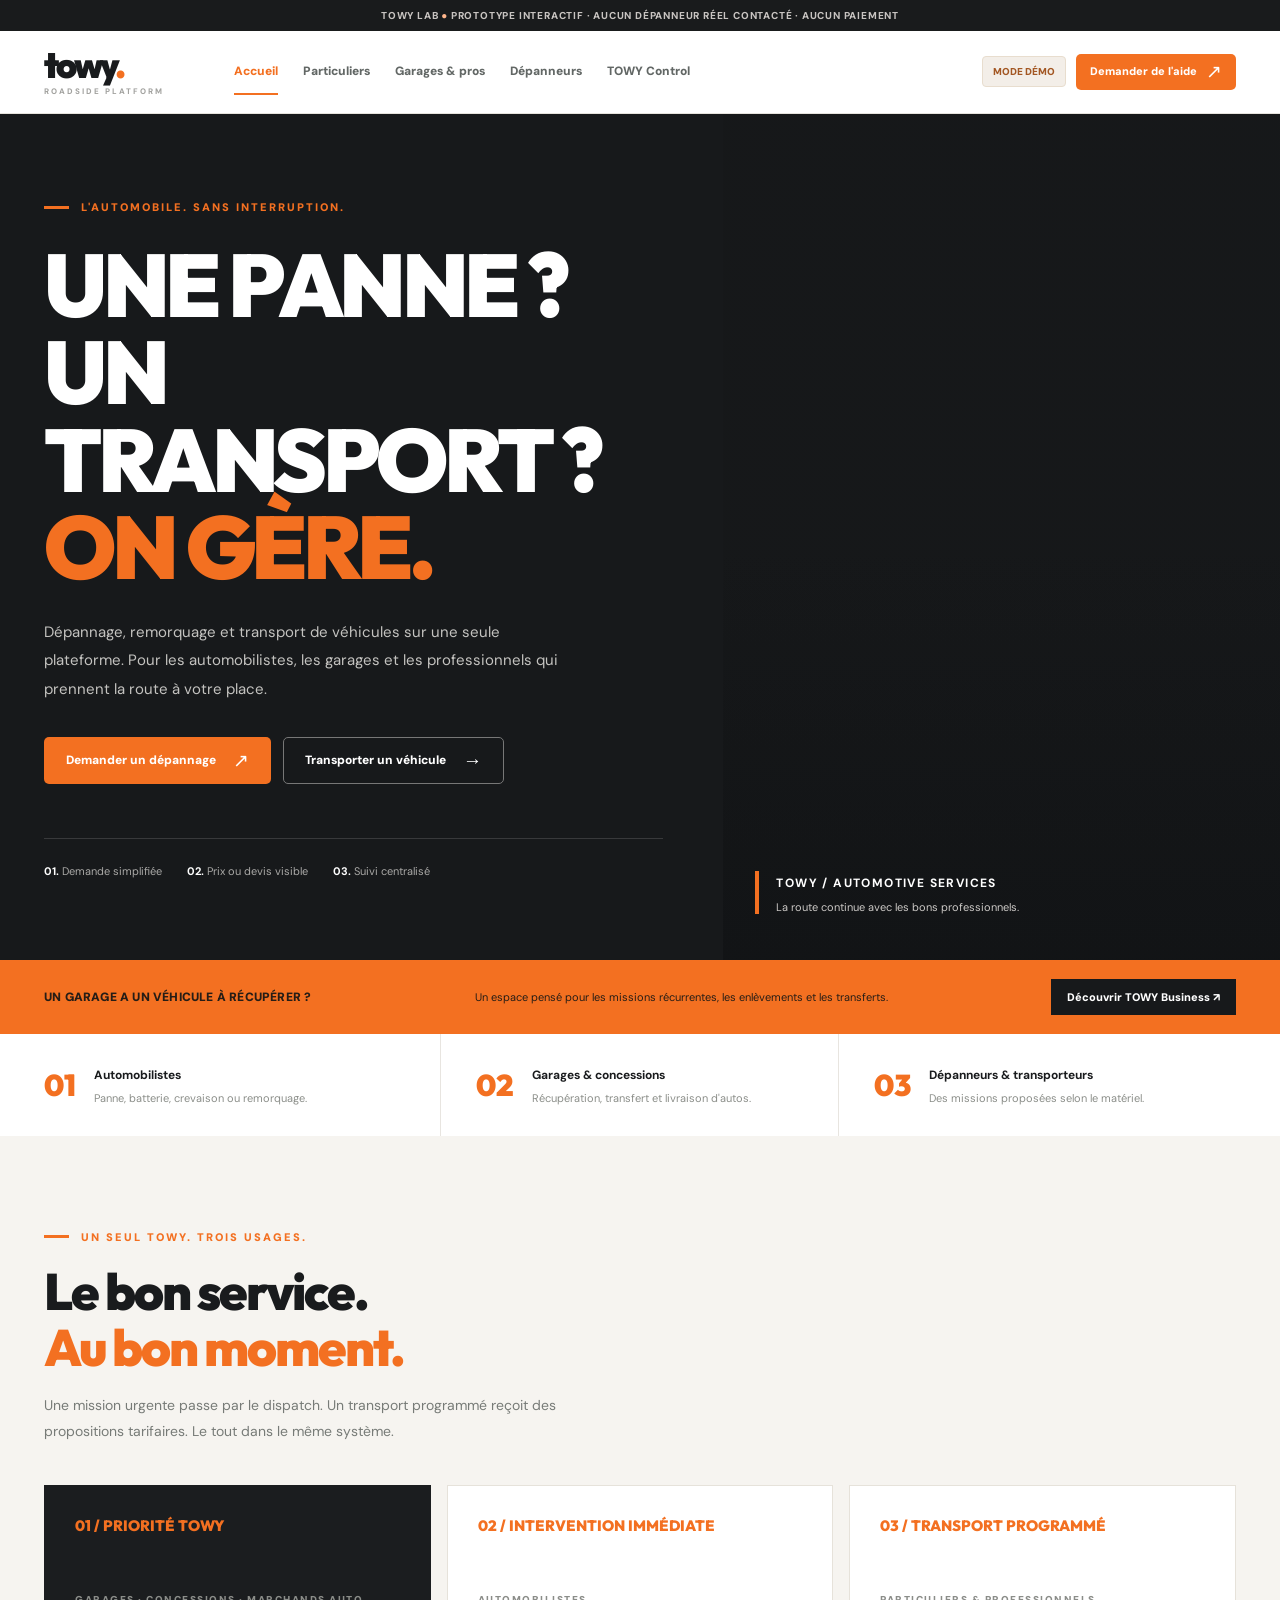
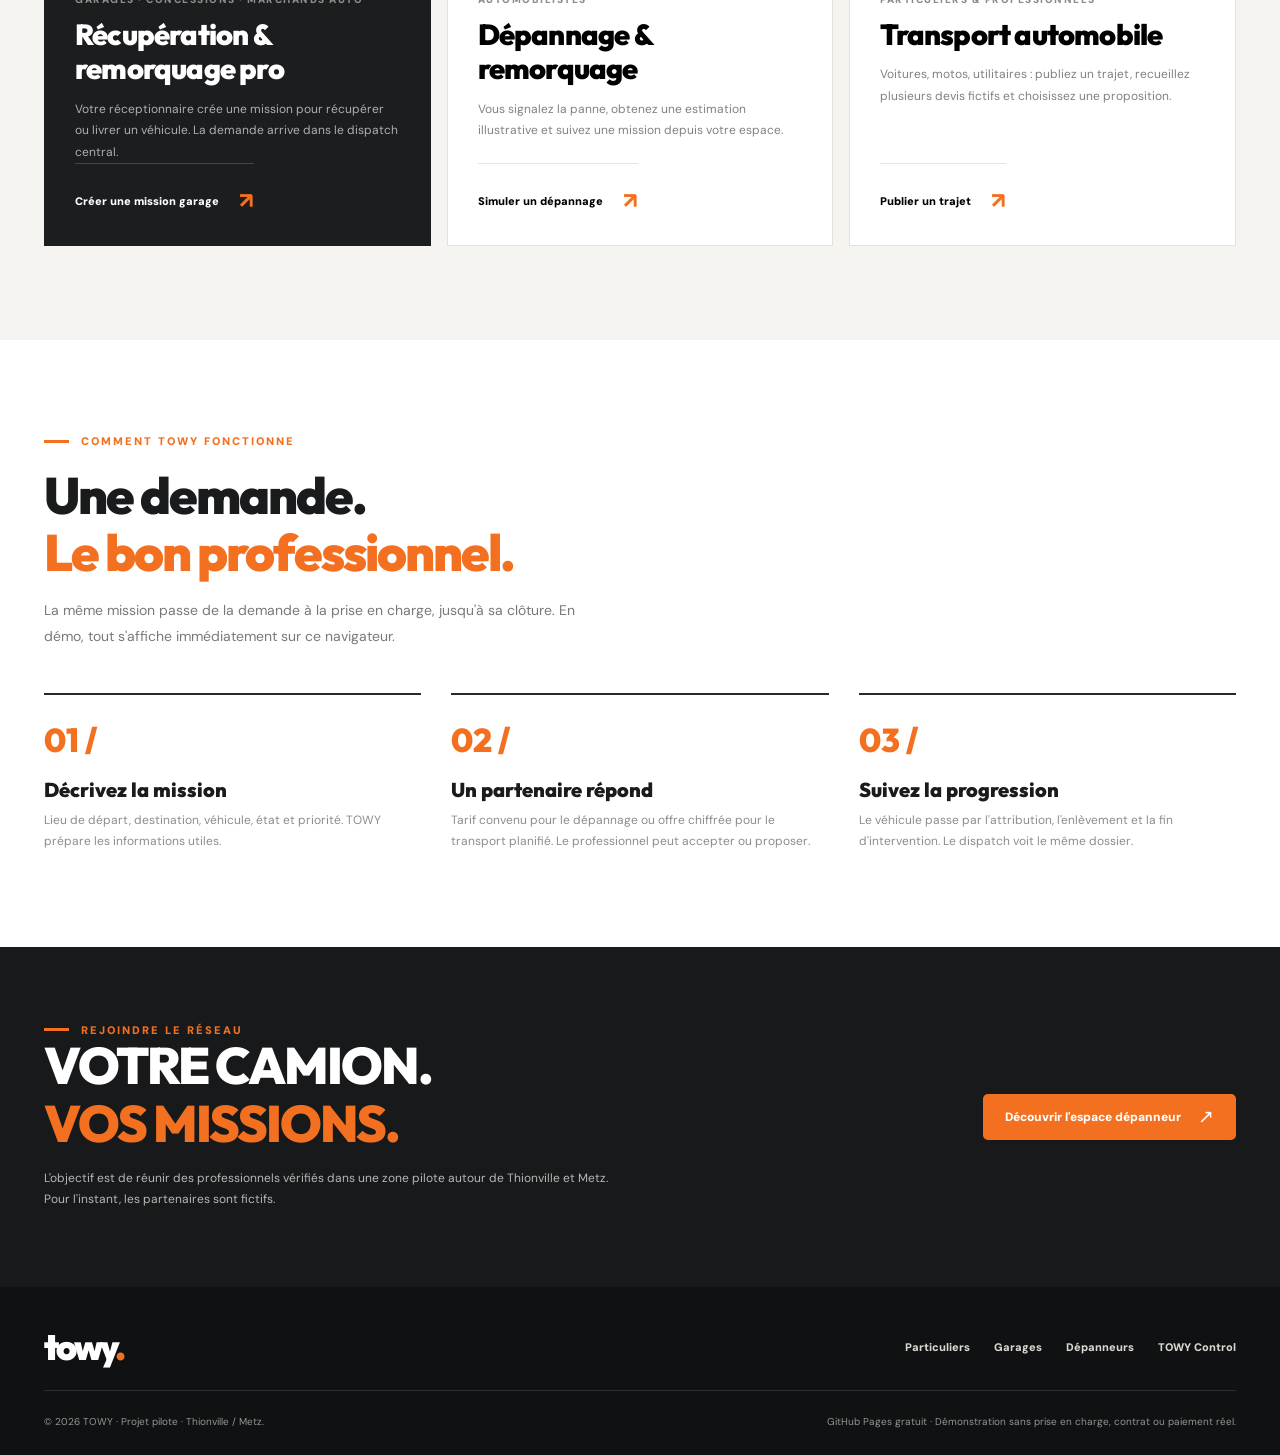
==== commit 126d7d28: "Merge TOWY into one SPA with customer, garage, provider and control views" ====
--- a/index.html
+++ b/index.html
@@ -1,20 +1,114 @@
 <!doctype html>
-<html lang="fr"><head><meta charset="utf-8"><meta name="viewport" content="width=device-width,initial-scale=1"><meta name="theme-color" content="#151719"><meta name="description" content="TOWY — Plateforme de récupération automobile pour garages et professionnels, dépannage et remorquage à la demande, transport de véhicules. Prototype interactif."><title>TOWY — La plateforme du dépannage et du transport auto</title><link rel="stylesheet" href="./towy-site.css"></head>
-<body><div class="microline">TOWY <em>●</em> VERSION PILOTE · DÉMONSTRATION INTERACTIVE · AUCUNE MISSION RÉELLE</div>
-<header class="sitehead"><div class="container"><a href="./index.html" class="logo" aria-label="TOWY accueil">towy<b>.</b></a><nav aria-label="Navigation principale"><a class="active" href="./business.html">Garages & professionnels</a><a href="./depannage.html">Dépannage & remorquage</a><a href="./transport.html">Transport automobile</a></nav><div class="head-action"><a class="account-link" href="./business.html#suivi">Suivi de mission</a><a class="btn orange small" href="./business.html#demande">Créer une mission <span class="arr">↗</span></a></div></div></header>
+<html lang="fr"><head>
+<meta charset="utf-8"><meta name="viewport" content="width=device-width,initial-scale=1">
+<meta name="theme-color" content="#17191b">
+<meta name="description" content="TOWY, une seule plateforme pour les garages, les particuliers et les professionnels du dépannage, du remorquage et du transport automobile. Démonstration interactive.">
+<title>TOWY — Dépannage, remorquage et transport. Une plateforme.</title>
+<link rel="stylesheet" href="./app.css">
+</head><body>
+<div class="smalltop">TOWY LAB <b>●</b> PROTOTYPE INTERACTIF · AUCUN DÉPANNEUR RÉEL CONTACTÉ · AUCUN PAIEMENT</div>
+<header class="header"><div class="container headrow">
+<a class="brand" href="#accueil" data-view="home" aria-label="TOWY accueil">towy<i>.</i><small>roadside platform</small></a>
+<nav class="mainnav" aria-label="Espaces TOWY">
+<button data-view="home" class="active">Accueil</button>
+<button data-view="client">Particuliers</button>
+<button data-view="garage">Garages & pros</button>
+<button data-view="partner">Dépanneurs</button>
+<button data-view="control">TOWY Control</button>
+</nav>
+<div class="headright"><span class="demo-label">MODE DÉMO</span><button class="btn orange small" data-new="roadside">Demander de l'aide <span class="arr">↗</span></button></div>
+</div></header>
 <main>
-<section class="hero"><div class="container hero-layout"><div class="hero-copy"><div class="tagline">LA LOGISTIQUE AUTO, ENFIN SIMPLE</div><h1>UN VÉHICULE<br>À RÉCUPÉRER ?<br><em>ON S'EN CHARGE.</em></h1><p>Pour les garages, concessions et professionnels de l'automobile : demandez un enlèvement, un remorquage ou un transfert de véhicule depuis un seul espace.</p><div class="hero-actions"><a class="btn orange" href="./business.html#demande">Créer une mission <span class="arr">↗</span></a><a class="btn ghost" href="./depannage.html">Je suis en panne <span class="arr">→</span></a></div><div class="hero-note"><span><b>01.</b> Demande en quelques clics</span><span><b>02.</b> Mission tracée</span><span><b>03.</b> Réseau à construire</span></div></div><div class="hero-visual" role="img" aria-label="Dépanneuse de transport automobile"><div class="image-label"><strong>TOWY / MOBILITÉ AUTOMOBILE</strong><small>Récupérer. Transporter. Avancer.</small></div></div></div></section>
-<div class="orangebar"><div class="container"><strong>VOTRE GARAGE A BESOIN D'UN ENLÈVEMENT ?</strong><p>Découvrez le parcours de demande professionnel TOWY.</p><a href="./business.html#demande">Tester TOWY Business ↗</a></div></div>
-<div class="proofbar"><div class="container proof-grid"><div class="proof"><span>01</span><div><b>Une seule demande</b><p>Pour récupérer, dépanner ou déplacer un véhicule.</p></div></div><div class="proof"><span>02</span><div><b>Un statut visible</b><p>À attribuer, en cours, terminé.</p></div></div><div class="proof"><span>03</span><div><b>Un parcours clair</b><p>Pensé pour les garages et leurs équipes.</p></div></div></div></div>
-<section class="section warm" id="solutions"><div class="container"><div class="sol-head"><div><div class="tagline">UNE PLATEFORME, TROIS USAGES</div><h2 class="section-heading" style="margin-top:22px">La bonne solution.<br><em>Pour chaque situation.</em></h2></div><p class="section-intro">TOWY concentre l'essentiel du parcours automobile : interventions locales, remorquage et transport planifié. Notre priorité est d'abord le service aux professionnels.</p></div>
-<div class="solution-grid">
-<a class="solution featured" href="./business.html"><span class="number">01 / PRIORITÉ</span><span class="service-label">GARAGES · CONCESSIONS · VENDEURS AUTO</span><h3>TOWY Business</h3><p>Faites récupérer un véhicule chez un client, transférez une voiture ou organisez sa livraison. Créez et suivez une mission depuis votre tableau de bord.</p><span class="open">Accéder à l'espace professionnel <i>↗</i></span></a>
-<a class="solution" href="./depannage.html"><span class="number">02 / IMMÉDIAT</span><span class="service-label">AUTOMOBILISTES</span><h3>Dépannage & remorquage</h3><p>Une batterie à plat, une crevaison ou une panne : découvrez notre parcours de demande et le futur dispatch des dépanneurs.</p><span class="open">Tester le dépannage <i>↗</i></span></a>
-<a class="solution" href="./transport.html"><span class="number">03 / PLANIFIÉ</span><span class="service-label">PARTICULIERS & PROFESSIONNELS</span><h3>Transport de véhicules</h3><p>Annonce de trajet, devis de transporteurs et choix de l'offre : le principe marketplace appliqué aux autos, motos et utilitaires.</p><span class="open">Explorer le transport <i>↗</i></span></a>
+<section class="view active" id="home">
+<div class="hero"><div class="container hero-grid"><div class="hero-text">
+<div class="eyebrow">L'AUTOMOBILE. SANS INTERRUPTION.</div>
+<h1>UNE PANNE ?<br>UN TRANSPORT ?<br><em>ON GÈRE.</em></h1>
+<p class="intro">Dépannage, remorquage et transport de véhicules sur une seule plateforme. Pour les automobilistes, les garages et les professionnels qui prennent la route à votre place.</p>
+<div class="hero-btns"><button class="btn orange" data-new="roadside">Demander un dépannage <span class="arr">↗</span></button><button class="btn trans" data-new="transport">Transporter un véhicule <span class="arr">→</span></button></div>
+<div class="hero-footer"><span><b>01.</b> Demande simplifiée</span><span><b>02.</b> Prix ou devis visible</span><span><b>03.</b> Suivi centralisé</span></div></div>
+<div class="hero-photo" role="img" aria-label="Véhicule transporté sur une dépanneuse"><div class="photo-caption"><strong>TOWY / AUTOMOTIVE SERVICES</strong><small>La route continue avec les bons professionnels.</small></div></div></div></div>
+<div class="orangeband"><div class="container"><b>UN GARAGE A UN VÉHICULE À RÉCUPÉRER ?</b><p>Un espace pensé pour les missions récurrentes, les enlèvements et les transferts.</p><button data-view="garage">Découvrir TOWY Business ↗</button></div></div>
+<div class="audience"><div class="container audience-grid"><div class="audience-item"><span>01</span><div><b>Automobilistes</b><p>Panne, batterie, crevaison ou remorquage.</p></div></div><div class="audience-item"><span>02</span><div><b>Garages & concessions</b><p>Récupération, transfert et livraison d'autos.</p></div></div><div class="audience-item"><span>03</span><div><b>Dépanneurs & transporteurs</b><p>Des missions proposées selon le matériel.</p></div></div></div></div>
+<section class="section paper"><div class="container"><div class="eyebrow">UN SEUL TOWY. TROIS USAGES.</div><h2 class="section-title">Le bon service.<br><em>Au bon moment.</em></h2><p class="section-lead">Une mission urgente passe par le dispatch. Un transport programmé reçoit des propositions tarifaires. Le tout dans le même système.</p>
+<div class="service-grid"><button class="servicebox dark" data-new="business" style="text-align:left;cursor:pointer"><span class="index">01 / PRIORITÉ TOWY</span><span class="subname">GARAGES · CONCESSIONS · MARCHANDS AUTO</span><h3>Récupération & remorquage pro</h3><p>Votre réceptionnaire crée une mission pour récupérer ou livrer un véhicule. La demande arrive dans le dispatch central.</p><span class="serviceaction">Créer une mission garage <i>↗</i></span></button>
+<button class="servicebox" data-new="roadside" style="text-align:left;cursor:pointer"><span class="index">02 / INTERVENTION IMMÉDIATE</span><span class="subname">AUTOMOBILISTES</span><h3>Dépannage & remorquage</h3><p>Vous signalez la panne, obtenez une estimation illustrative et suivez une mission depuis votre espace.</p><span class="serviceaction">Simuler un dépannage <i>↗</i></span></button>
+<button class="servicebox" data-new="transport" style="text-align:left;cursor:pointer"><span class="index">03 / TRANSPORT PROGRAMMÉ</span><span class="subname">PARTICULIERS & PROFESSIONNELS</span><h3>Transport automobile</h3><p>Voitures, motos, utilitaires : publiez un trajet, recueillez plusieurs devis fictifs et choisissez une proposition.</p><span class="serviceaction">Publier un trajet <i>↗</i></span></button></div>
+</div></section>
+<section class="section"><div class="container"><div class="eyebrow">COMMENT TOWY FONCTIONNE</div><h2 class="section-title">Une demande.<br><em>Le bon professionnel.</em></h2><p class="section-lead">La même mission passe de la demande à la prise en charge, jusqu'à sa clôture. En démo, tout s'affiche immédiatement sur ce navigateur.</p>
+<div class="steps"><article><span>01 /</span><h3>Décrivez la mission</h3><p>Lieu de départ, destination, véhicule, état et priorité. TOWY prépare les informations utiles.</p></article><article><span>02 /</span><h3>Un partenaire répond</h3><p>Tarif convenu pour le dépannage ou offre chiffrée pour le transport planifié. Le professionnel peut accepter ou proposer.</p></article><article><span>03 /</span><h3>Suivez la progression</h3><p>Le véhicule passe par l'attribution, l'enlèvement et la fin d'intervention. Le dispatch voit le même dossier.</p></article></div></div></section>
+<section class="closing"><div class="container"><div><div class="eyebrow">REJOINDRE LE RÉSEAU</div><h2>VOTRE CAMION.<br><em>VOS MISSIONS.</em></h2><p>L'objectif est de réunir des professionnels vérifiés dans une zone pilote autour de Thionville et Metz. Pour l'instant, les partenaires sont fictifs.</p></div><button class="btn orange" data-view="partner">Découvrir l'espace dépanneur <span class="arr">↗</span></button></div></section>
+</section>
+
+<section class="view" id="client">
+<div class="apphead"><div class="container"><div><div class="eyebrow">PARTICULIERS / MON ESPACE</div><h1>VOTRE VÉHICULE.<br><em>VOTRE SUIVI.</em></h1><p>Signalez une panne ou publiez un transport planifié. Retrouvez les demandes, les devis et les statuts au même endroit.</p></div><span class="app-badge">CLIENT DÉMO · SANS COMPTE</span></div></div>
+<div class="workspace"><div class="container"><div class="stats" id="clientStats"></div>
+<div class="companyspacer"><h2>Mes demandes</h2><div style="display:flex;gap:8px;flex-wrap:wrap"><button class="btn outline small" data-new="transport" data-owner="client">+ Transport</button><button class="btn orange small" data-new="roadside" data-owner="client">+ Dépannage</button></div></div>
+<div class="panel"><div class="filters" id="clientFilters"><button class="active" data-scope-filter="all">Toutes</button><button data-scope-filter="roadside">Dépannage</button><button data-scope-filter="transport">Transport</button></div><div class="stack" id="clientJobs"></div><p class="notice">Les données de ce prototype ne sont visibles que dans ce navigateur. Aucun professionnel réel ne reçoit les demandes.</p></div>
 </div></div></section>
-<section class="section"><div class="container workflow"><div class="work-text"><div class="tagline">LE PARCOURS TOWY BUSINESS</div><h2 class="section-heading">Moins d'appels.<br><em>Plus d'efficacité.</em></h2><p>Votre secrétaire, réceptionnaire ou responsable d'atelier saisit la mission. Le dossier suit le véhicule jusqu'à sa prise en charge. Une seule interface pour garder la visibilité.</p><a class="btn dark" style="margin-top:30px" href="./business.html#demande">Essayer l'espace garages <span class="arr">↗</span></a></div>
-<div class="work-items"><div class="work-item"><span class="n">01.</span><div><b>Votre garage crée la demande</b><p>Départ, destination, type de véhicule, état et prestation souhaitée.</p></div></div><div class="work-item"><span class="n">02.</span><div><b>TOWY organise l'attribution</b><p>Le futur moteur proposera la mission aux dépanneurs vérifiés et disponibles. Dans cette démo, l'affectation est simulée.</p></div></div><div class="work-item"><span class="n">03.</span><div><b>Le dossier évolue en direct dans votre espace</b><p>Vous retrouvez les informations et pouvez suivre les changements de statut de la mission simulée.</p></div></div><div class="work-item"><span class="n">04.</span><div><b>Une base pour vos besoins récurrents</b><p>La logique du produit vise des garages qui traitent plusieurs véhicules au fil du mois, pas seulement une panne exceptionnelle.</p></div></div></div></div></section>
-<section class="dark-cta"><div class="container"><div><div class="tagline" style="color:#ffb58a;margin-bottom:20px">POUR LES DÉPANNEURS INDÉPENDANTS</div><h2>VOTRE CAMION.<br><em>PLUS DE MISSIONS.</em></h2><p>Une plateforme ne fonctionne que si les partenaires sont fiables, disponibles et correctement équipés. Découvrez notre outil de prise en charge professionnel.</p></div><a class="btn orange" href="./depannage.html#pro">Ouvrir l'espace dépanneur <span class="arr">↗</span></a></div></section>
+
+<section class="view" id="garage">
+<div class="apphead"><div class="container"><div><div class="eyebrow">TOWY BUSINESS / GARAGES & CONCESSIONS</div><h1>TOUS VOS ENLÈVEMENTS.<br><em>UN SEUL OUTIL.</em></h1><p>Récupérez un véhicule immobilisé chez un client, déplacez une auto entre établissements ou organisez sa livraison.</p></div><span class="app-badge">GARAGE DE DÉMO · SANS CONNEXION</span></div></div>
+<div class="workspace"><div class="container"><div class="stats" id="garageStats"></div><div class="layout"><aside class="panel"><div class="eyebrow" style="font-size:10px">ESPACE PROFESSIONNEL</div><h2 style="margin-top:18px">Vos véhicules, sous contrôle.</h2><p class="hint">Le même suivi pour le remorquage et les transferts entre garages.</p>
+<div class="proidentity"><strong>Garage pilote TOWY</strong><p>Compte fictif · Moselle · Missions enregistrées localement.</p></div>
+<button class="btn orange full" data-new="business" data-owner="garage">+ Créer une mission pro</button>
+<button class="btn outline full" style="margin-top:10px" data-new="transport" data-owner="garage">+ Transport longue distance</button>
+<div class="notice"><b>Pour le pilote :</b> un seul dispatch, des dépanneurs sélectionnés et une visibilité sur chaque dossier. En démo, aucun prestataire n'est sollicité.</div></aside>
+<div class="panel"><div class="panelbar"><div><h2>Demandes du garage</h2><p class="hint">Cliquez pour ouvrir les détails, consulter les devis ou suivre la mission.</p></div></div>
+<div class="filters" id="garageFilters"><button class="active" data-scope-filter="all">Toutes</button><button data-scope-filter="pending">À attribuer</button><button data-scope-filter="assigned">En cours</button><button data-scope-filter="done">Terminées</button></div><div class="stack" id="garageJobs"></div></div>
+</div></div></div></section>
+
+<section class="view" id="partner">
+<div class="apphead"><div class="container"><div><div class="eyebrow">TOWY PRO / DÉPANNEURS & TRANSPORTEURS</div><h1>VOTRE CAMION.<br><em>DE NOUVELLES MISSIONS.</em></h1><p>Choisissez un professionnel fictif, activez sa disponibilité, acceptez une mission ou proposez un devis de transport.</p></div><span class="app-badge">RÉSEAU DÉMO · PAS DE GÉOLOCALISATION</span></div></div>
+<div class="workspace"><div class="container layout"><aside class="panel"><h2>Mon profil</h2><p class="hint">Trois comptes fictifs aux équipements différents.</p>
+<label class="selector">Choisir un professionnel<select id="partnerSelect"></select></label>
+<div class="proidentity"><strong id="partnerName">Prestataire</strong><p id="partnerDescription"></p></div>
+<label class="toggleline"><span>Disponible pour les missions</span><input class="switch" type="checkbox" id="partnerOnline"></label>
+<div class="notice">TOWY ne contacte personne. Les affectations, devis et statuts sont simulés dans cet ordinateur.</div>
+<button class="btn outline full" data-view="control" style="margin-top:21px">Ouvrir le dispatch <span class="arr">↗</span></button></aside>
+<div><div class="panel"><div class="panelbar"><div><h2>Missions compatibles</h2><p class="hint">Les missions proposées selon la disponibilité et le matériel du profil.</p></div><span class="demo-label" id="partnerCount">0 demande</span></div><div class="stack" id="partnerAvailableJobs"></div></div>
+<div class="panel" style="margin-top:18px"><div class="panelbar"><div><h2>Mes interventions</h2><p class="hint">Missions attribuées, enlevées ou terminées.</p></div></div><div class="stack" id="partnerAssignedJobs"></div></div>
+<div class="panel" style="margin-top:18px"><div class="panelbar"><div><h2>Mes propositions transport</h2><p class="hint">Offres envoyées pour les transports programmés.</p></div></div><div class="stack" id="partnerBidJobs"></div></div></div>
+</div></div></section>
+
+<section class="view" id="control">
+<div class="apphead"><div class="container"><div><div class="eyebrow">TOWY CONTROL / CENTRE DE PILOTAGE</div><h1>TOUTES LES MISSIONS.<br><em>UN SEUL DISPATCH.</em></h1><p>Le même registre rassemble les demandes des particuliers, garages et transporteurs. Testez l'attribution et le suivi avec les profils fictifs.</p></div><span class="app-badge">ADMIN DÉMO · NON SÉCURISÉ</span></div></div>
+<div class="workspace"><div class="container"><div class="stats" id="controlStats"></div><div class="layout">
+<aside class="panel"><h2>Réseau de test</h2><p class="hint">Couverture et compétences simulées.</p><div class="admincards" id="providerRoster"></div>
+<div class="notice">Le dispatch est volontairement local : pas de GPS, pas de SMS, pas de dispatch automatique réel, pas de comptes sécurisés.</div>
+<button class="btn outline full" id="resetDemo" style="margin-top:19px">Réinitialiser les données test</button></aside>
+<div class="panel"><div class="panelbar"><div><h2>Registre des missions</h2><p class="hint">Toutes les demandes de ce navigateur.</p></div><button class="btn orange small" data-new="business" data-owner="garage">+ Mission garage</button></div>
+<div class="filters" id="controlFilters"><button class="active" data-scope-filter="all">Toutes</button><button data-scope-filter="pending">À attribuer</button><button data-scope-filter="assigned">En cours</button><button data-scope-filter="done">Terminées</button><button data-scope-filter="transport">Transport</button></div>
+<div class="stack" id="controlJobs"></div>
+</div></div></div></div></section>
 </main>
-<footer class="footer"><div class="container"><div class="footer-top"><a href="./index.html" class="logo">towy<b>.</b></a><div class="footer-links"><a href="./business.html">Garages & Pros</a><a href="./depannage.html">Dépannage</a><a href="./transport.html">Transport</a><a href="./business.html#suivi">Suivi</a></div></div><div class="footer-bottom"><span>© 2026 TOWY · Projet pilote en développement · Moselle, France.</span><span>Maquette interactive gratuite sur GitHub Pages · Pas de mise en relation, de prestation ni de paiement réels.</span></div></div></footer>
-</body></html>+<footer class="footer"><div class="container"><div class="footrow"><a class="brand" href="#accueil" data-view="home">towy<i>.</i></a><div class="footerlinks"><a href="#client" data-view="client">Particuliers</a><a href="#garage" data-view="garage">Garages</a><a href="#partner" data-view="partner">Dépanneurs</a><a href="#control" data-view="control">TOWY Control</a></div></div><div class="footbottom"><span>© 2026 TOWY · Projet pilote · Thionville / Metz.</span><span>GitHub Pages gratuit · Démonstration sans prise en charge, contrat ou paiement réel.</span></div></div></footer>
+
+<div class="modalback" id="createModal" role="dialog" aria-modal="true" aria-labelledby="createTitle"><div class="modal large"><button class="close" type="button" data-close="createModal" aria-label="Fermer">×</button>
+<div class="kicker">CRÉATION DE MISSION / DÉMONSTRATION</div><h2 id="createTitle">Nouvelle demande</h2><p class="sub">Une demande unique, un suivi commun. Aucun prestataire ne sera contacté.</p>
+<form id="createForm">
+<div class="formgrid"><label class="field">Nature de la demande *<select id="jobCategory"><option value="roadside">Dépannage / remorquage</option><option value="business">Mission garage</option><option value="transport">Transport planifié</option></select></label>
+<label class="field">Prestation *<select id="jobService"></select></label>
+<label class="field all" id="companyGroup" style="display:none">Entreprise (nom fictif recommandé) *<input id="jobCompany" placeholder="Ex. Garage TOWY Démo" maxlength="75"></label>
+<div class="formheading">Véhicule et situation</div>
+<label class="field">Catégorie *<select id="jobVehicle"><option value="car">Voiture</option><option value="suv">SUV / 4x4</option><option value="van">Utilitaire léger</option><option value="moto">Moto / scooter</option></select></label>
+<label class="field">État *<select id="jobCondition"><option value="rolling">Roulant</option><option value="nonrolling">Non roulant / en panne</option></select></label>
+<label class="field all">Marque et modèle (facultatif)<input id="jobModel" maxlength="75" placeholder="Ex. Renault Clio"></label>
+<div class="formheading">Trajet et priorité</div>
+<label class="field">Ville de départ *<input id="jobFrom" minlength="2" maxlength="70" required placeholder="Ex. Thionville"></label>
+<label class="field">Ville d'arrivée *<input id="jobTo" minlength="2" maxlength="70" required placeholder="Ex. Metz"></label>
+<label class="field">Distance indicative (km) *<input id="jobKm" min="1" max="300" step="1" value="12" type="number" required></label>
+<label class="field">Date souhaitée *<input id="jobDate" type="date" required></label>
+<label class="field all">Priorité *<select id="jobPriority"><option value="planned">Planifié</option><option value="today">Aujourd'hui</option><option value="urgent">Urgent (hors autoroute)</option></select></label>
+<label class="field all">Précisions (sans information personnelle)<textarea id="jobNotes" maxlength="300" placeholder="Accès, chargement, horaires, contrainte…"></textarea></label></div>
+<div class="estimator"><div><span id="pricingCaption">Estimation de démonstration</span><strong id="pricingValue">—</strong></div><p id="pricingExplain">Calcul fictif. Aucun devis commercial n'est émis.</p></div>
+<label class="checkbox"><input type="checkbox" id="legalAgree" required><span>Je comprends que TOWY est une démonstration locale et que la demande ne concerne pas une autoroute ou route express. Aucun paiement ni intervention réelle ne sera déclenché.</span></label>
+<button type="submit" class="btn orange full">Créer la mission test <span class="arr">↗</span></button>
+</form></div></div>
+
+<div class="modalback" id="detailModal" role="dialog" aria-modal="true" aria-labelledby="detailTitle"><div class="modal"><button class="close" type="button" data-close="detailModal" aria-label="Fermer">×</button><span class="status neutral">DOSSIER DÉMONSTRATION</span><h2 id="detailTitle">Mission</h2><p class="sub" id="detailSubtitle"></p><div class="detailbox" id="detailBody"></div>
+<div class="offers" id="detailOffers"></div><div class="modalactions" id="detailActions"></div></div></div>
+
+<div class="modalback" id="offerModal" role="dialog" aria-modal="true" aria-labelledby="offerTitle"><div class="modal"><button class="close" type="button" data-close="offerModal" aria-label="Fermer">×</button><div class="kicker">TRANSPORT PLANIFIÉ</div><h2 id="offerTitle">Proposer un tarif</h2><p class="sub">Le transporteur de test envoie une proposition chiffrée au demandeur dans ce navigateur.</p>
+<form id="offerForm"><div class="formgrid"><label class="field">Tarif proposé (€) *<input id="offerAmount" type="number" step="1" min="20" max="20000" required placeholder="Ex. 320"></label><label class="field">Délai (jours) *<input id="offerDays" type="number" step="1" min="1" max="45" required value="3"></label><label class="field all">Message court<input id="offerMessage" maxlength="150" placeholder="Ex. Plateau disponible vendredi"></label></div><button type="submit" class="btn orange full">Envoyer l'offre test ↗</button></form></div></div>
+<div class="toast" role="status" aria-live="polite" id="toast"></div>
+<script src="./app.js" defer></script></body></html>
--- a/app.css
+++ b/app.css
@@ -0,0 +1,7 @@
+@import url('https://fonts.googleapis.com/css2?family=DM+Sans:wght@400;500;600;700;800&family=Outfit:wght@400;500;600;700;800;900&display=swap');
+:root{--accent:#f37021;--accent-dark:#d65c17;--ink:#191b1d;--ink-soft:#323538;--paper:#f6f4f0;--white:#fff;--line:#e6e3dd;--muted:#747976;--green:#267653;--blue:#4263a4;--shadow:0 25px 60px #17171713}
+*{box-sizing:border-box}html{scroll-behavior:smooth}body{font-family:'DM Sans',Arial,sans-serif;color:var(--ink);background:white;-webkit-font-smoothing:antialiased;margin:0}h1,h2,h3,h4,p{margin:0}a{text-decoration:none;color:inherit}button,select,input,textarea{font:inherit}button{cursor:pointer}button:disabled{opacity:.45;cursor:not-allowed}a:focus-visible,button:focus-visible,select:focus-visible,input:focus-visible,textarea:focus-visible{outline:3px solid #ff9a60;outline-offset:3px}.container{width:min(1270px,calc(100% - 88px));margin:0 auto}.smalltop{background:#191b1c;color:#c8c4c1;text-align:center;padding:9px;font-size:10px;font-weight:800;letter-spacing:.8px}.smalltop b{color:#ffb68c}.header{background:white;border-bottom:1px solid var(--line);position:sticky;top:0;z-index:30}.headrow{display:flex;align-items:center;gap:32px;min-height:82px}.brand{font:900 36px/.9 Outfit,sans-serif;letter-spacing:-2.8px;white-space:nowrap}.brand i{color:var(--accent);font-style:normal}.brand small{font:800 8px/1 'DM Sans',sans-serif;display:block;letter-spacing:2px;text-transform:uppercase;color:#a2a29f;margin-top:6px}.mainnav{display:flex;gap:25px;align-items:center;margin-left:38px}.mainnav button{background:transparent;border:0;color:#626765;font-weight:850;font-size:12px;white-space:nowrap;padding:14px 0;border-bottom:2px solid transparent}.mainnav button.active,.mainnav button:hover{border-bottom-color:var(--accent);color:var(--accent)}.headright{display:flex;gap:10px;margin-left:auto;align-items:center}.demo-label{background:#f3eee8;border:1px solid #e8ddce;color:#a35723;border-radius:4px;font-size:10px;font-weight:850;padding:8px 10px;white-space:nowrap}.btn{background:var(--ink);border:1px solid transparent;color:white;border-radius:5px;display:inline-flex;align-items:center;justify-content:center;gap:17px;padding:15px 21px;white-space:nowrap;font-size:12px;font-weight:850;line-height:1.2;transition:.15s}.btn:hover{transform:translateY(-1px);filter:brightness(.94)}.btn.orange{background:var(--accent)}.btn.outline{background:white;border-color:#d9d7d1;color:var(--ink)}.btn.trans{background:transparent;border-color:#777;color:white}.btn.small{padding:10px 13px;font-size:11px;gap:9px}.btn.full{width:100%}.arr{font-family:Arial,sans-serif;font-size:19px;line-height:.7;font-weight:400}.view{display:none}.view.active{display:block}.eyebrow{display:flex;align-items:center;gap:12px;color:var(--accent);font-size:11px;font-weight:900;letter-spacing:2px;text-transform:uppercase}.eyebrow:before{content:"";background:var(--accent);height:3px;width:25px}.hero{background:#17191b;color:white;overflow:hidden}.hero-grid{min-height:632px;display:grid;grid-template-columns:57% 43%;align-items:stretch}.hero-text{padding:86px 60px 82px 0;position:relative;z-index:2}.hero h1{font:900 clamp(61px,6.9vw,105px)/.99 Outfit,sans-serif;letter-spacing:-4.5px;margin:27px 0 27px}.hero h1 em{font-style:normal;color:var(--accent)}.hero .intro{color:#c4c3c0;font-size:15px;line-height:1.9;max-width:520px}.hero-btns{display:flex;gap:12px;flex-wrap:wrap;margin-top:34px}.hero-footer{margin-top:54px;padding-top:25px;display:flex;gap:25px;flex-wrap:wrap;border-top:1px solid #ffffff24;color:#aaa9a7;font-size:11px}.hero-footer b{color:white}.hero-photo{background-image:linear-gradient(90deg,#10111124,#10111120),url('https://images.unsplash.com/photo-1730514785075-b065c757b653?auto=format&fit=crop&w=1500&q=85');background-size:cover;background-position:center;position:relative;margin-right:min(-44px,calc((1270px - 100vw)/2));min-height:560px}.hero-photo:after{content:"";position:absolute;inset:0;background:linear-gradient(0deg,#111315cf,transparent 49%)}.photo-caption{position:absolute;bottom:46px;left:32px;z-index:1;padding-left:17px;border-left:4px solid var(--accent)}.photo-caption strong{font-size:12px;letter-spacing:1.4px}.photo-caption small{display:block;color:#ccc9c6;font-size:11px;margin-top:8px}.orangeband{background:var(--accent);color:#261d16}.orangeband .container{display:flex;gap:25px;align-items:center;justify-content:space-between;padding-top:19px;padding-bottom:19px}.orangeband b{font-size:12px;font-weight:900;letter-spacing:.2px}.orangeband p{font-size:11px}.orangeband button{border:0;background:#17191b;color:white;font-size:11px;font-weight:850;padding:11px 16px}.audience{background:white}.audience-grid{display:grid;grid-template-columns:repeat(3,1fr)}.audience-item{border-right:1px solid #e8e5e0;padding:29px 35px 29px 0;display:flex;gap:18px;align-items:center}.audience-item:last-child{border-right:0}.audience-item:not(:first-child){padding-left:35px}.audience-item>span{font:900 30px Outfit;color:var(--accent)}.audience-item b{font-size:12px}.audience-item p{font-size:11px;color:#8b8e89;line-height:1.65;margin-top:5px}.section{padding:94px 0}.section.paper{background:var(--paper)}.section-title{font:850 clamp(41px,4vw,59px)/1.1 Outfit;letter-spacing:-2px;margin-top:19px}.section-title em{color:var(--accent);font-style:normal}.section-lead{font-size:14px;color:#777b77;line-height:1.85;max-width:540px;margin-top:18px}.service-grid{display:grid;grid-template-columns:repeat(3,1fr);gap:16px;margin-top:40px}.servicebox{border:1px solid #e6e2da;background:#fff;padding:30px;min-height:340px;display:flex;flex-direction:column;transition:.15s}.servicebox:hover{transform:translateY(-2px);border-color:#ebad87}.servicebox.dark{background:#1b1d1f;color:#fff;border-color:#1b1d1f}.servicebox .index{font:850 15px Outfit;color:var(--accent)}.servicebox .subname{font-size:10px;color:#8b8d89;letter-spacing:1.5px;text-transform:uppercase;font-weight:900;margin-top:58px}.servicebox h3{font:850 29px/1.18 Outfit;letter-spacing:-.8px;margin:12px 0}.servicebox p{color:#7f827d;font-size:12px;line-height:1.8}.servicebox.dark p{color:#aeb0ae}.servicebox .serviceaction{font-size:11px;font-weight:900;display:flex;justify-content:space-between;gap:20px;align-items:center;border-top:1px solid #e8e5e0;margin-top:auto;padding-top:22px}.servicebox.dark .serviceaction{border-color:#ffffff2d}.serviceaction i{font-size:22px;color:var(--accent);font-style:normal}.steps{display:grid;grid-template-columns:repeat(3,1fr);gap:30px;margin-top:43px}.steps article{border-top:2px solid #292a2b;padding-top:24px}.steps article>span{font:850 33px Outfit;color:var(--accent)}.steps article h3{font:850 20px Outfit;margin:16px 0 8px}.steps article p{font-size:12px;line-height:1.8;color:#8b8d89}.closing{background:#17191b;color:white;padding:76px 0}.closing .container{display:flex;align-items:center;justify-content:space-between;gap:25px}.closing h2{font:850 clamp(38px,4vw,58px)/1.13 Outfit;letter-spacing:-2px}.closing h2 em{font-style:normal;color:var(--accent)}.closing p{font-size:12px;color:#b7b7b5;margin-top:15px;line-height:1.8;max-width:580px}.footer{background:#101112;padding:44px 0 25px;color:#949591}.footrow{display:flex;align-items:center;justify-content:space-between;gap:25px;flex-wrap:wrap;border-bottom:1px solid #ffffff1e;padding-bottom:27px}.footer .brand{color:white}.footerlinks{display:flex;gap:24px;flex-wrap:wrap;font-size:11px;color:#d9d7d2;font-weight:850}.footbottom{display:flex;justify-content:space-between;gap:20px;flex-wrap:wrap;padding-top:22px;font-size:10px;line-height:1.7}
+.apphead{background:#1a1c1e;color:#fff;padding:62px 0 55px}.apphead .container{display:flex;align-items:end;justify-content:space-between;gap:27px}.apphead h1{font:900 clamp(46px,5.1vw,72px)/1.05 Outfit;letter-spacing:-3px;margin:24px 0 15px}.apphead h1 em{color:var(--accent);font-style:normal}.apphead p{color:#b4b7b3;line-height:1.75;font-size:13px;max-width:660px}.app-badge{font-size:10px;color:#f9ac7b;background:#32241e;border:1px solid #734a37;padding:12px 15px;font-weight:850;white-space:nowrap}.workspace{padding:36px 0 90px;background:var(--paper);min-height:590px}.stats{display:grid;grid-template-columns:repeat(4,1fr);gap:13px;margin-bottom:19px}.stat{background:white;border:1px solid var(--line);border-top:3px solid var(--accent);padding:22px}.stat label{font-size:11px;color:#7e827c}.stat strong{font:850 31px Outfit;display:block;margin:13px 0 5px}.stat small{font-size:10px;color:#9c9e98}.layout{display:grid;grid-template-columns:290px minmax(0,1fr);gap:18px;align-items:start}.panel{border:1px solid #e6e2dc;background:#fff;padding:25px;border-radius:4px}.panel h2{font:850 21px Outfit;letter-spacing:-.3px}.panel h3{font:850 17px Outfit}.panel .hint{font-size:11px;color:#8c8e8a;line-height:1.7;margin-top:7px}.panelbar{display:flex;justify-content:space-between;gap:15px;align-items:center;margin-bottom:22px;flex-wrap:wrap}.proidentity{background:#212426;color:white;border-left:4px solid var(--accent);padding:19px;margin:22px 0}.proidentity strong{display:block;font-size:12px}.proidentity p{font-size:11px;color:#b9bab6;line-height:1.7;margin-top:7px}.selector{font-size:11px;font-weight:850;display:block;color:#515551;margin:16px 0}.selector select{width:100%;height:47px;border:1px solid #d9d5ce;padding:0 11px;margin-top:8px;background:white;outline:0;color:#292b29;font-size:12px}.toggleline{display:flex;align-items:center;justify-content:space-between;gap:10px;background:#f7f6f2;padding:14px 12px;font-size:11px;font-weight:850}.switch{appearance:none;position:relative;width:47px;height:26px;background:#c9c9c6;border-radius:20px;margin:0;transition:.15s}.switch:before{content:"";position:absolute;left:3px;top:3px;background:white;width:20px;height:20px;border-radius:50%;transition:.15s}.switch:checked{background:var(--accent)}.switch:checked:before{transform:translateX(21px)}.notice{background:#fff7ef;border-left:3px solid var(--accent);color:#875f42;padding:16px 17px;font-size:11px;line-height:1.7;margin-top:20px}.stack{display:grid;gap:11px}.mission{background:white;border:1px solid #e3dfd8;display:flex;gap:16px;justify-content:space-between;align-items:center;padding:20px}.mission .badgeline{display:flex;gap:7px;flex-wrap:wrap;align-items:center}.mission h3{font:850 17px Outfit;margin:10px 0}.mission .muted{font-size:11px;color:#818581;line-height:1.7}.mission .actionzone{text-align:right;flex:none}.mission .actionzone .value{font:850 23px Outfit;letter-spacing:-.5px;display:block;margin-bottom:9px}.mission .actionzone .buttons{display:flex;align-items:center;gap:6px;justify-content:flex-end;flex-wrap:wrap}.status{display:inline-block;padding:7px 9px;font-size:9px;letter-spacing:.45px;font-weight:900;text-transform:uppercase;background:#fff1e5;color:#a8541a}.status.assigned,.status.pickedup{background:#e8eefb;color:#435f99}.status.done{background:#e7f3e9;color:#28734f}.status.cancelled{background:#fce8e5;color:#ab4842}.status.neutral{background:#f3f1ed;color:#6a6d68}.tiny{font-size:10px;font-weight:850;border:0;background:#1b1d1e;color:white;padding:10px 12px;border-radius:3px}.tiny.light{border:1px solid #dedbd5;background:#fff;color:#353836}.tiny.green{background:#e5f5e9;color:#287551}.tiny.red{background:#ffefed;color:#aa483f}.empty{text-align:center;border:1px dashed #dedad3;background:#fcfbf8;padding:39px 17px;color:#9b9c96;font-size:12px;line-height:1.7}.filters{display:flex;flex-wrap:wrap;gap:6px;margin:19px 0}.filters button{background:#fff;border:1px solid #e2dfd9;padding:10px 13px;font-size:10px;font-weight:850;color:#777b76}.filters button.active{background:#242627;color:white;border-color:#242627}.admincards{display:grid;grid-template-columns:repeat(3,1fr);gap:10px;margin-top:18px}.admincards article{padding:16px;background:#faf9f6;border:1px solid #eae7e0}.admincards strong{display:block;font-size:11px}.admincards small{display:block;color:#8b8c88;font-size:10px;margin-top:6px}.companyspacer{display:flex;align-items:center;justify-content:space-between;gap:15px;margin:23px 0 17px}.companyspacer h2{font:850 22px Outfit}.no-dates{font-size:10px;color:#a7a49f}.tabs{display:flex;flex-wrap:wrap;gap:5px;margin:18px 0}.tabs button{border:1px solid #e0dcd6;background:#fff;padding:11px 14px;font-size:11px;font-weight:850;color:#747672}.tabs button.active{color:#a34f18;background:#fff1e7;border-color:var(--accent)}.modalback{position:fixed;inset:0;background:#0b0c0bd9;z-index:100;display:none;align-items:center;justify-content:center;padding:16px}.modalback.open{display:flex}.modal{background:white;border-top:6px solid var(--accent);width:min(640px,100%);max-height:92vh;overflow:auto;position:relative;padding:31px}.modal.large{width:min(750px,100%)}.modal .close{background:transparent;border:0;color:#8b8d89;font-size:27px;position:absolute;right:17px;top:12px}.modal h2{font:850 29px Outfit;letter-spacing:-.7px;margin:16px 0 7px}.modal .sub{font-size:12px;color:#7b807b;line-height:1.7}.modal .kicker{color:var(--accent);font-size:10px;letter-spacing:1.8px;font-weight:850;text-transform:uppercase}.formgrid{display:grid;grid-template-columns:repeat(2,1fr);gap:0 13px;margin-top:20px}.field{font-size:11px;font-weight:850;color:#505551;display:block;margin-bottom:16px}.field input,.field select,.field textarea{display:block;border:1px solid #dad6cf;border-radius:3px;width:100%;height:45px;margin-top:7px;padding:0 12px;color:#262827;background:#fff;font-size:12px;outline:0}.field textarea{height:85px;padding:12px;resize:vertical}.field input:focus,.field select:focus,.field textarea:focus{border-color:var(--accent);box-shadow:0 0 0 3px #f3702123}.field input::placeholder,.field textarea::placeholder{color:#a3a6a0;font-weight:500}.field.all{grid-column:1/-1}.formheading{grid-column:1/-1;font-size:10px;letter-spacing:1.4px;text-transform:uppercase;font-weight:900;color:#a8521a;border-top:1px solid #eae7e0;padding-top:15px;margin:5px 0 15px}.estimator{display:flex;justify-content:space-between;gap:12px;align-items:center;background:#252728;color:white;padding:15px 17px;margin:3px 0 14px}.estimator span{font-size:10px;text-transform:uppercase;font-weight:900;letter-spacing:1px;color:#bbbdb8}.estimator strong{font:850 29px Outfit;display:block}.estimator p{color:#b3b7b2;max-width:150px;font-size:10px;text-align:right;line-height:1.7}.checkbox{display:flex;gap:9px;align-items:flex-start;color:#777975;font-size:10px;line-height:1.7;margin:17px 0}.checkbox input{margin:3px 0 0;accent-color:var(--accent)}.detailbox{margin-top:21px;background:#f8f6f1;border:1px solid #ece8e1;padding:18px;color:#515751;line-height:1.9;font-size:12px}.detailbox strong{font-size:14px}.offers{margin-top:22px}.offerrow{display:flex;gap:15px;align-items:center;justify-content:space-between;padding:15px 0;border-bottom:1px solid #ebe8e1}.offerrow strong{display:block;font-size:12px}.offerrow p{font-size:11px;color:#8a8d88;margin-top:7px;line-height:1.6}.offerrow .cost{text-align:right;flex:none}.offerrow .cost b{display:block;font:850 25px Outfit;margin-bottom:8px}.modalactions{display:flex;gap:9px;flex-wrap:wrap;margin-top:20px}.modalactions .btn{flex:1}.toast{display:none;position:fixed;bottom:23px;right:23px;background:#222425;color:white;z-index:110;border-left:4px solid var(--accent);padding:15px 19px;font-size:12px;font-weight:850;max-width:350px;box-shadow:0 12px 45px #1115}.toast.show{display:block}
+@media(max-width:1190px){.mainnav{gap:14px;margin-left:10px}.hero h1{font-size:80px}}
+@media(max-width:950px){.container{width:calc(100% - 52px)}.mainnav{margin-left:auto}.mainnav button{font-size:11px}.headright .demo-label{display:none}.headrow{gap:16px}.hero-grid{grid-template-columns:1fr}.hero-text{padding:60px 0}.hero h1{font-size:clamp(70px,10vw,100px)}.hero-photo{min-height:360px;margin:0 -26px}.audience-grid{grid-template-columns:1fr}.audience-item{padding:20px 0!important;border-right:0;border-bottom:1px solid var(--line)}.service-grid{grid-template-columns:1fr}.servicebox{min-height:235px}.servicebox .subname{margin-top:26px}.layout{grid-template-columns:1fr}.stats{grid-template-columns:repeat(2,1fr)}.closing .container{display:block}.closing .btn{margin-top:25px}}
+@media(max-width:700px){.container{width:calc(100% - 34px)}.header{position:relative}.headrow{flex-wrap:wrap;padding-top:15px;padding-bottom:13px;gap:13px}.brand{font-size:30px}.mainnav{order:3;width:100%;justify-content:space-between;gap:9px;margin:0;overflow:auto}.mainnav button{font-size:10px;padding:10px 0;white-space:nowrap}.headright{margin-left:auto}.headright .btn{font-size:10px;padding:11px 13px}.hero-text{padding:50px 0}.hero h1{font-size:clamp(52px,12.5vw,72px);letter-spacing:-3px}.hero .intro{font-size:14px}.hero-btns{gap:10px}.hero-btns .btn{font-size:11px;padding:14px}.hero-footer{gap:13px;margin-top:37px}.hero-photo{min-height:320px;margin:0 -17px}.orangeband .container{display:block;padding-top:16px;padding-bottom:16px}.orangeband p{margin:10px 0}.orangeband button{width:100%}.section{padding:65px 0}.section-title{font-size:39px;letter-spacing:-1.5px}.servicebox{padding:26px}.steps{grid-template-columns:1fr;gap:21px}.steps article{padding-top:17px}.steps article h3{margin-top:8px}.apphead{padding:51px 0}.apphead .container{display:block}.apphead h1{font-size:47px;letter-spacing:-2px}.app-badge{display:inline-block;margin-top:22px}.workspace{padding:22px 0 70px}.stats{gap:9px}.stat{padding:17px}.stat strong{font-size:27px}.panel{padding:20px 17px}.mission{display:block;padding:17px}.mission .actionzone{display:flex;align-items:center;justify-content:space-between;margin-top:16px;text-align:left}.mission .actionzone .value{margin:0;font-size:20px}.mission .actionzone .buttons{justify-content:flex-end}.admincards{grid-template-columns:1fr}.modal{padding:25px 17px}.modal h2{font-size:25px}.formgrid{gap:0 9px}.field input,.field select{padding:0 8px;font-size:11px}.field.mobileall{grid-column:1/-1}.offerrow{align-items:flex-start}.offerrow .cost b{font-size:20px}.footerlinks{margin-top:25px}}
